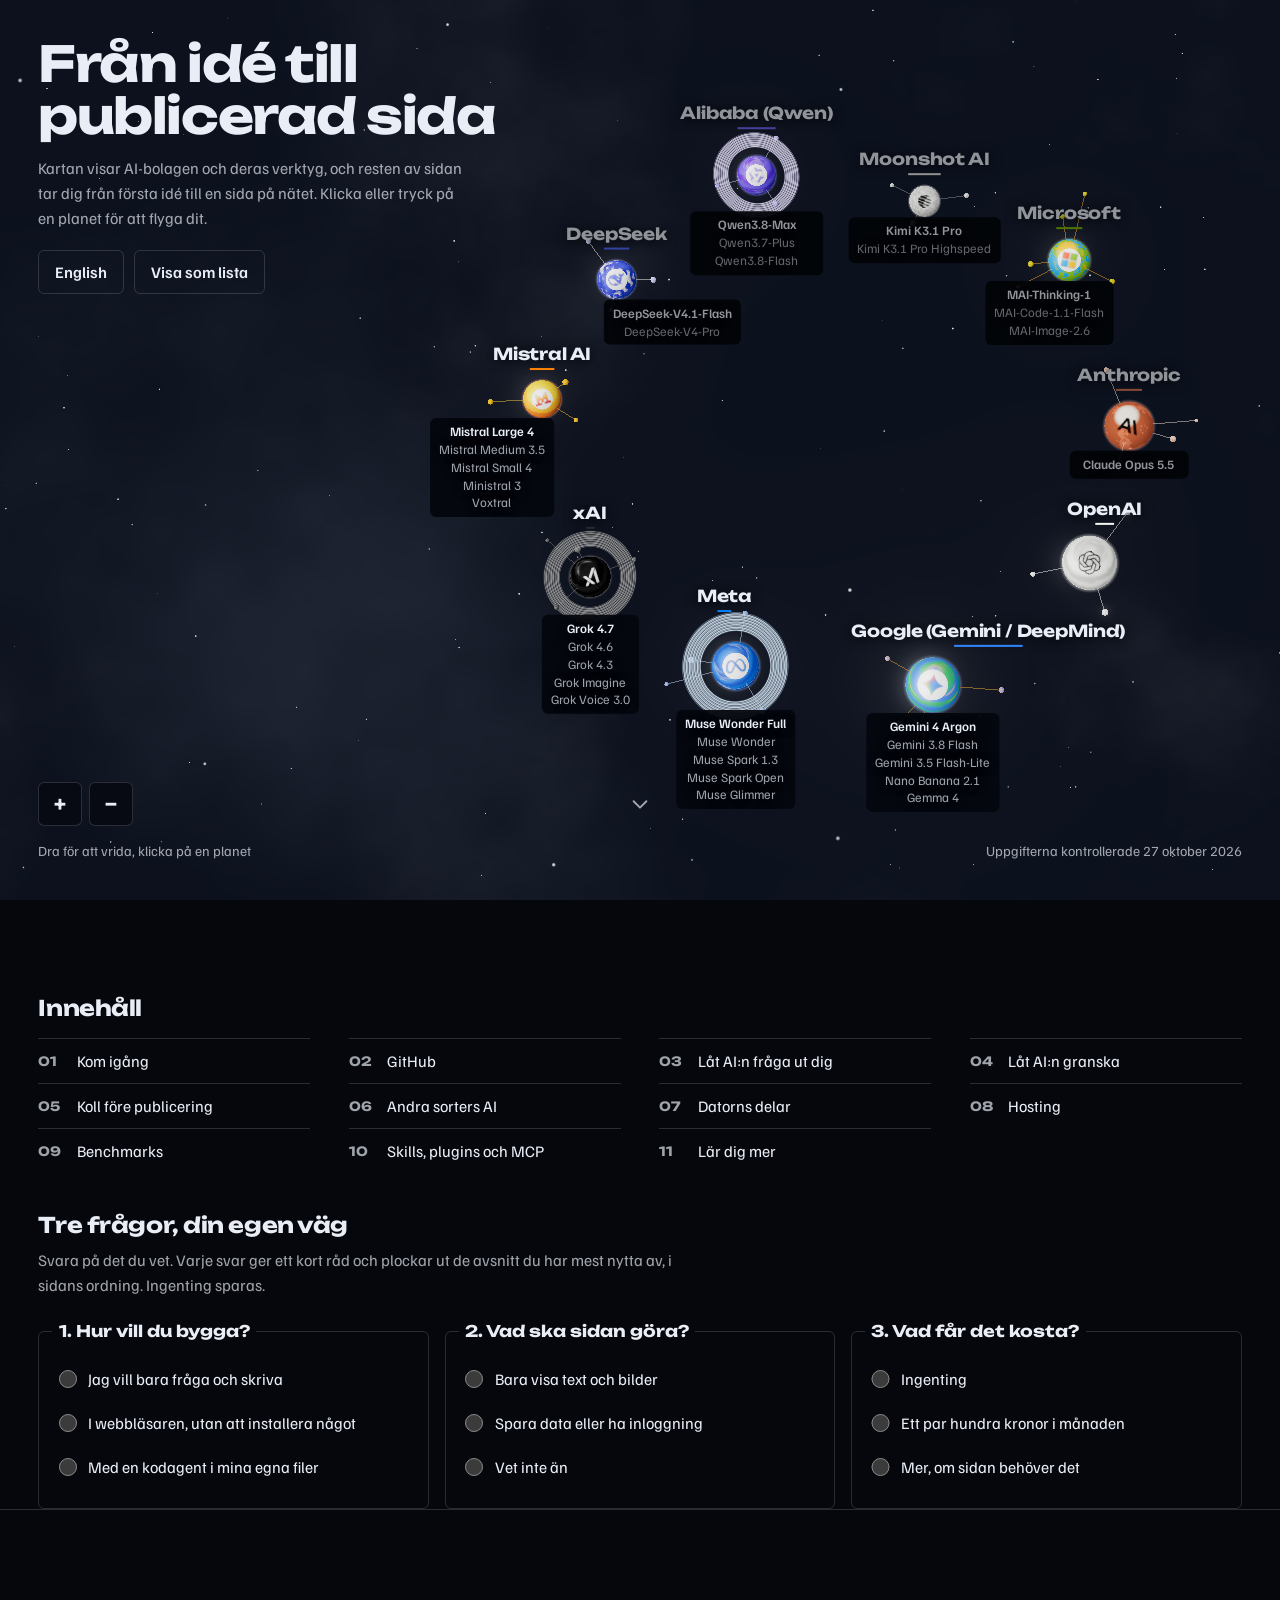
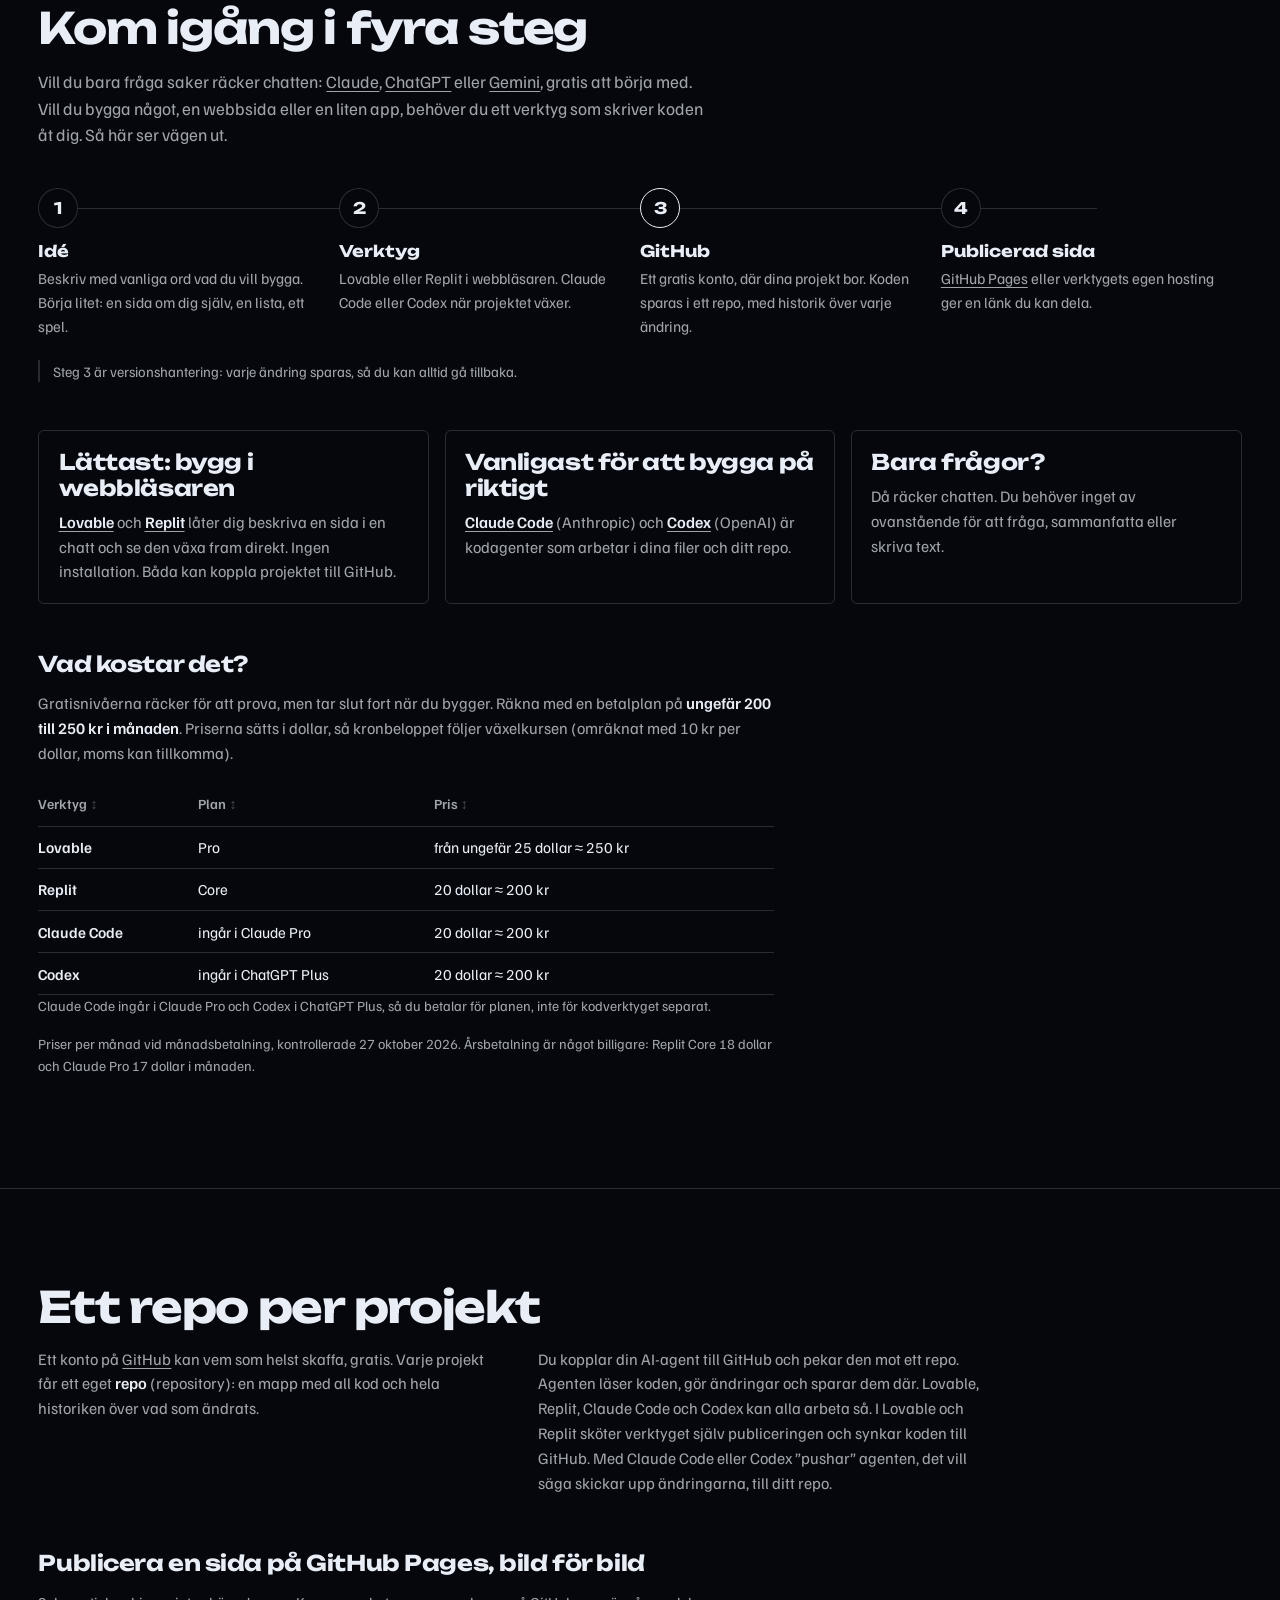
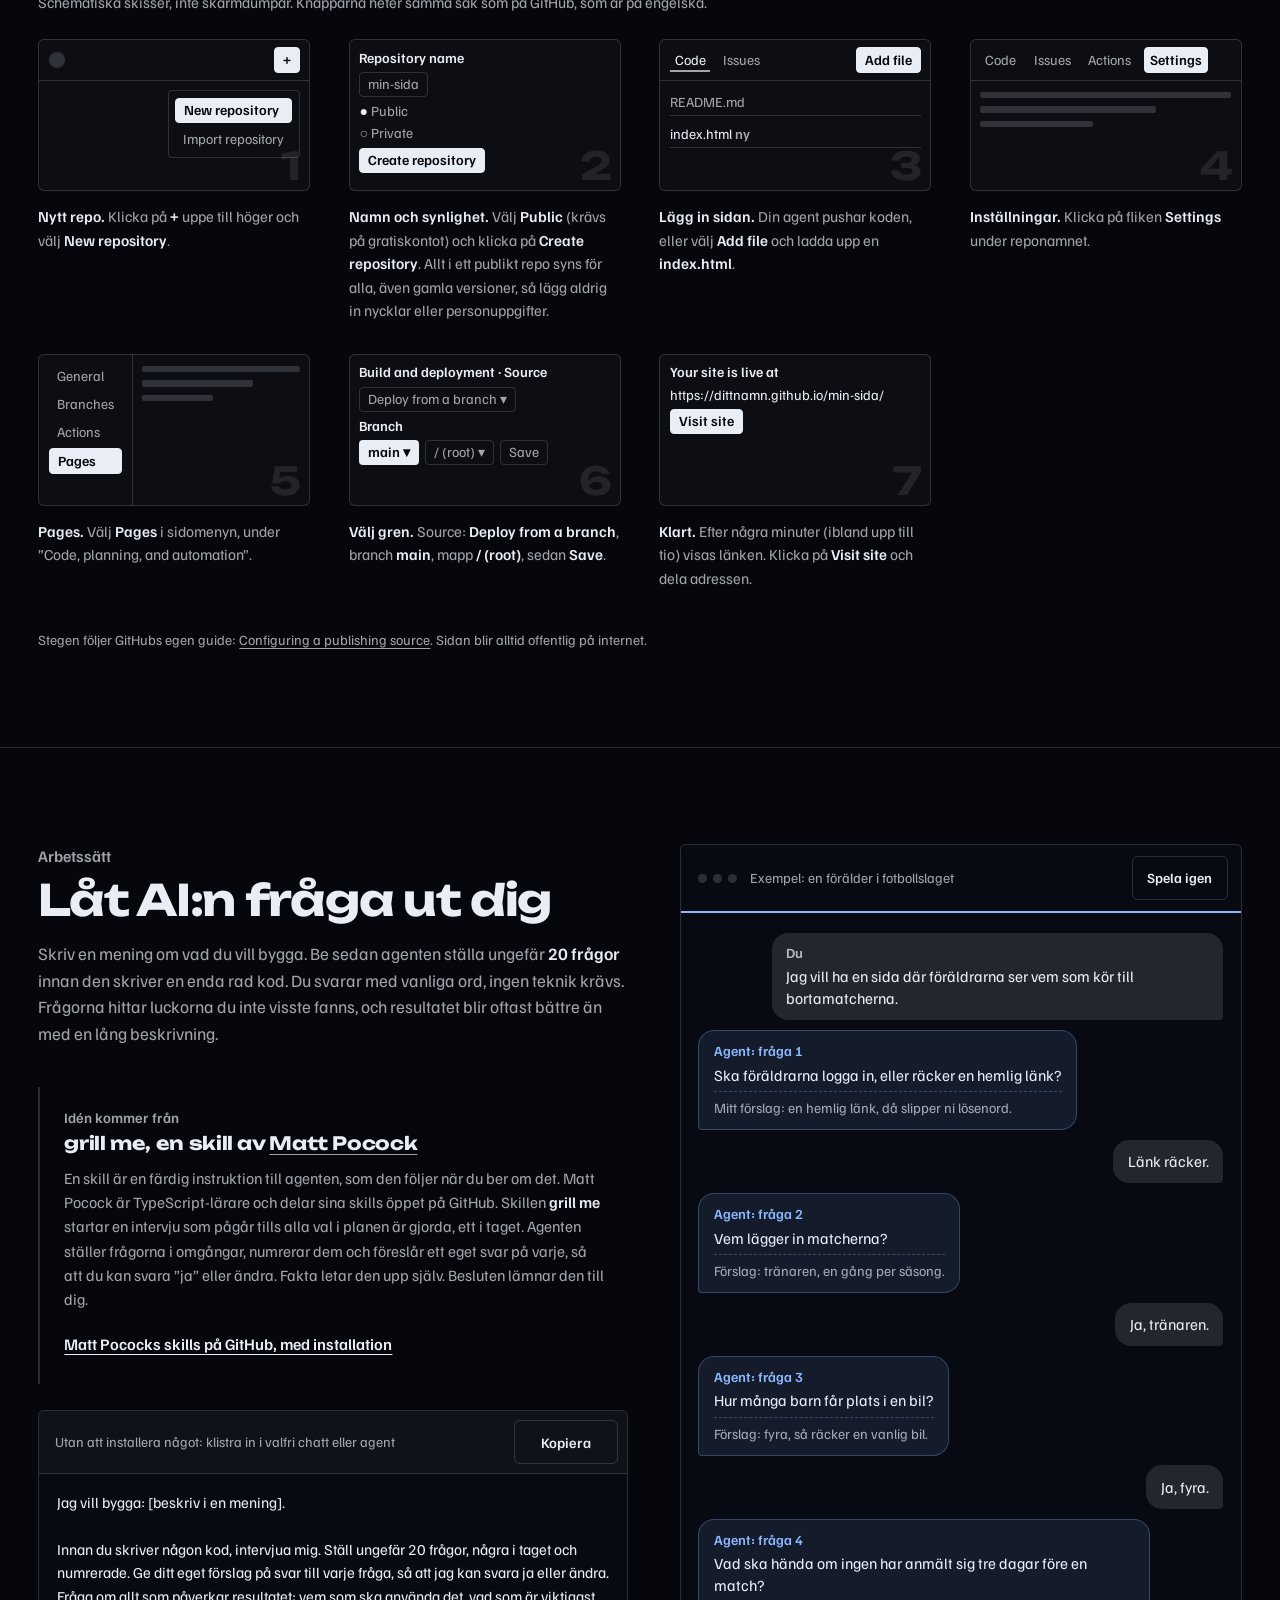
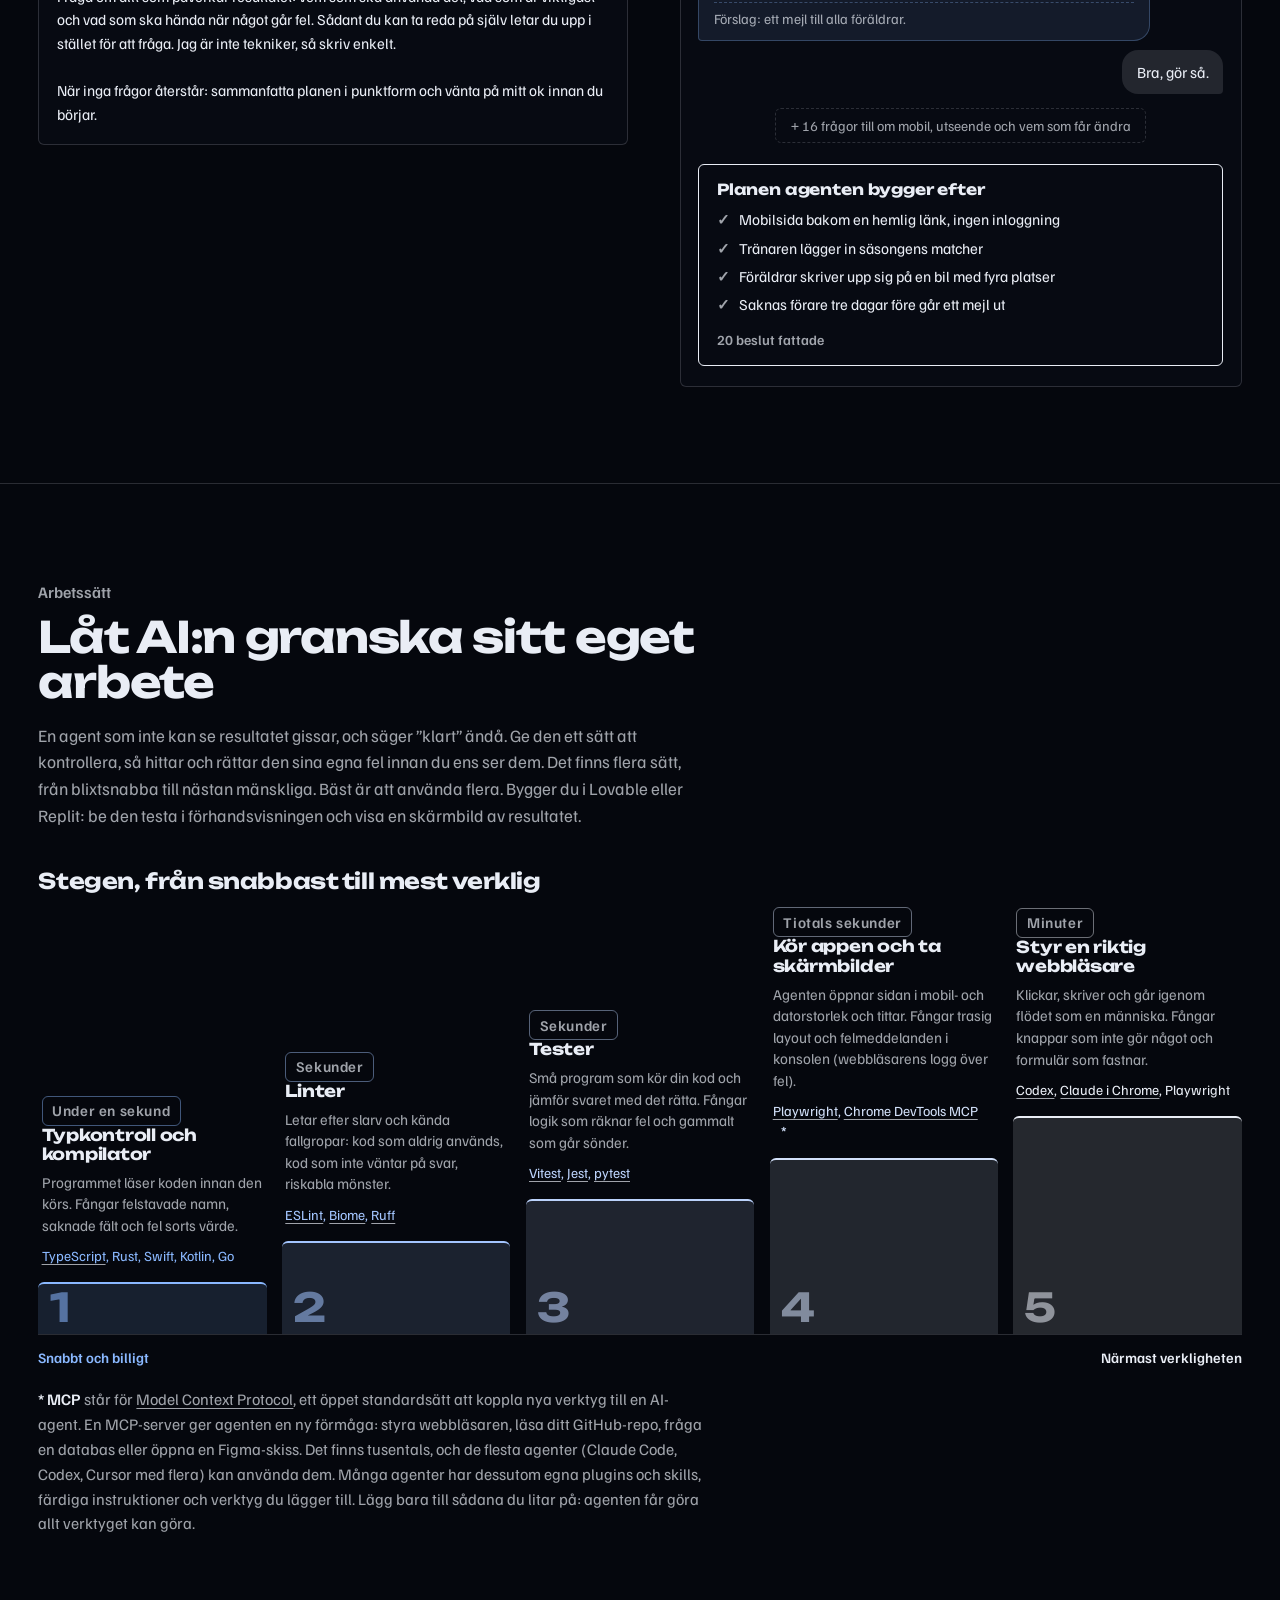
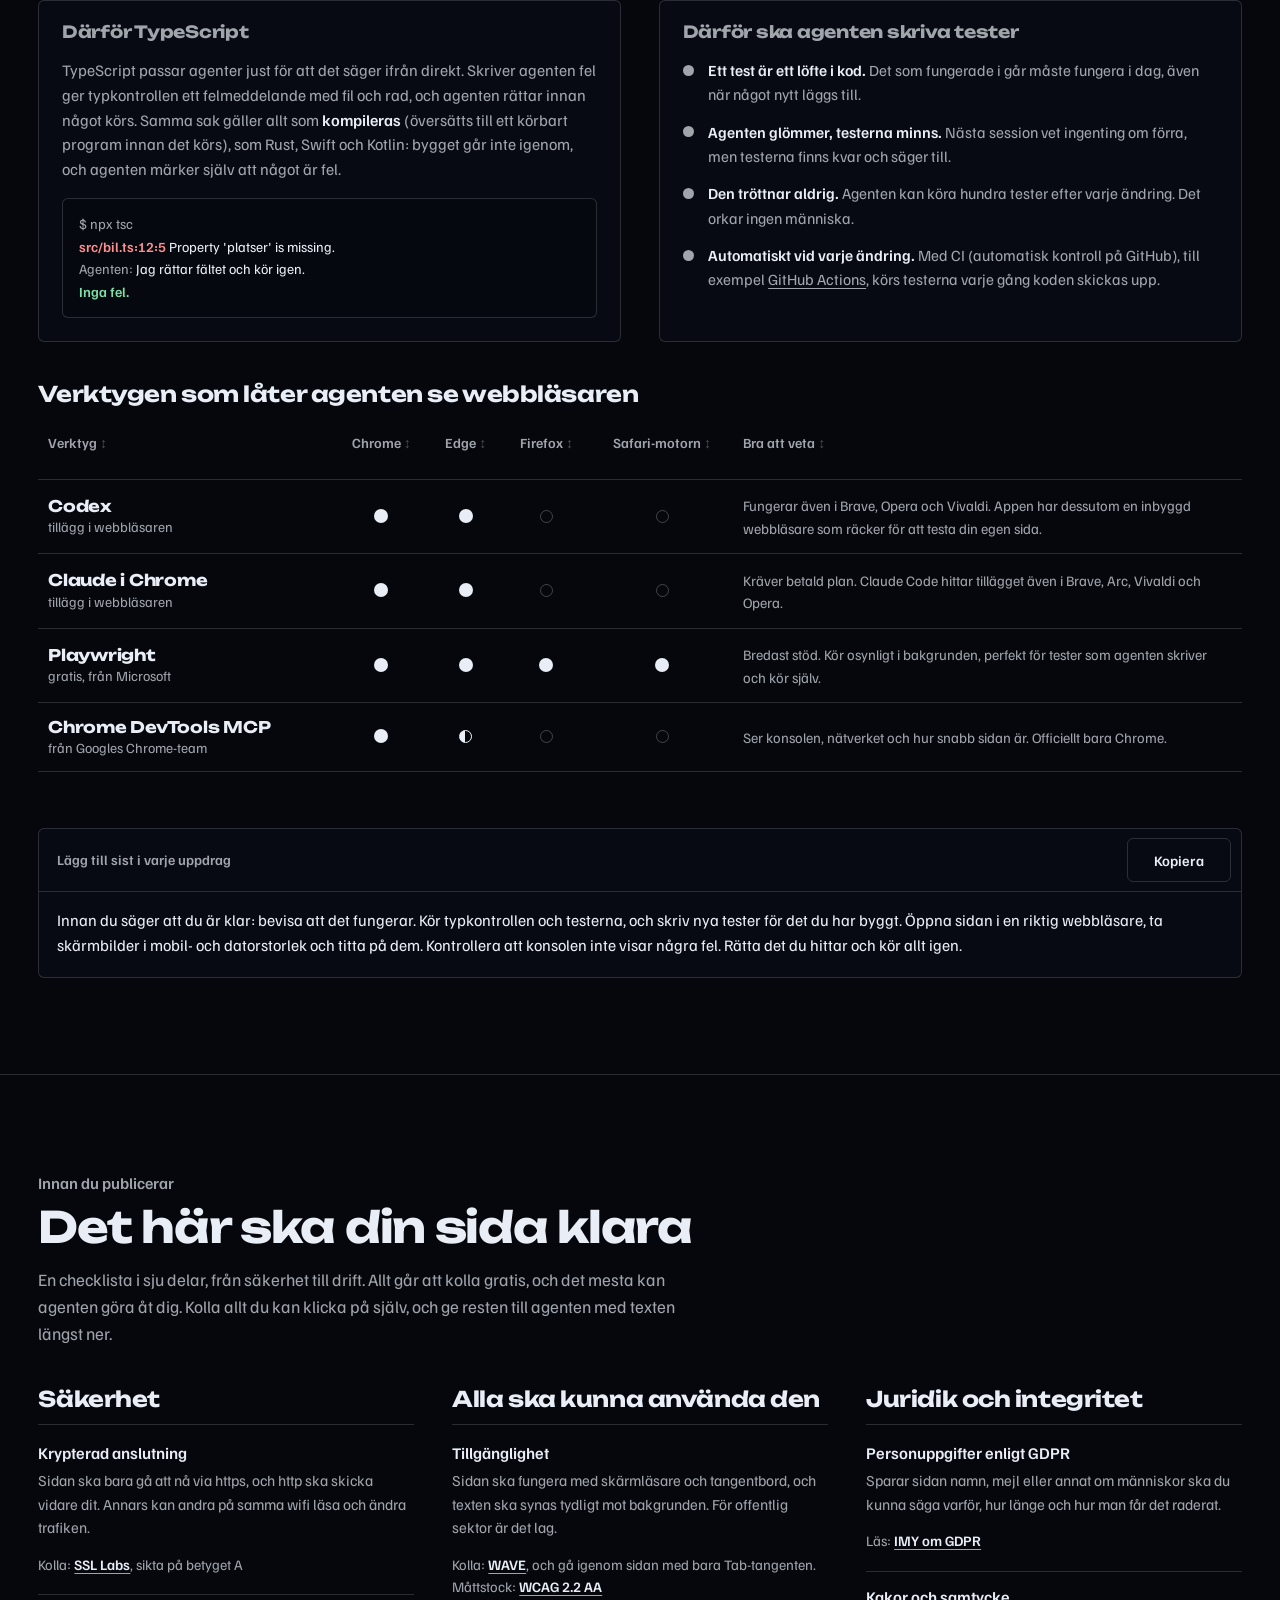
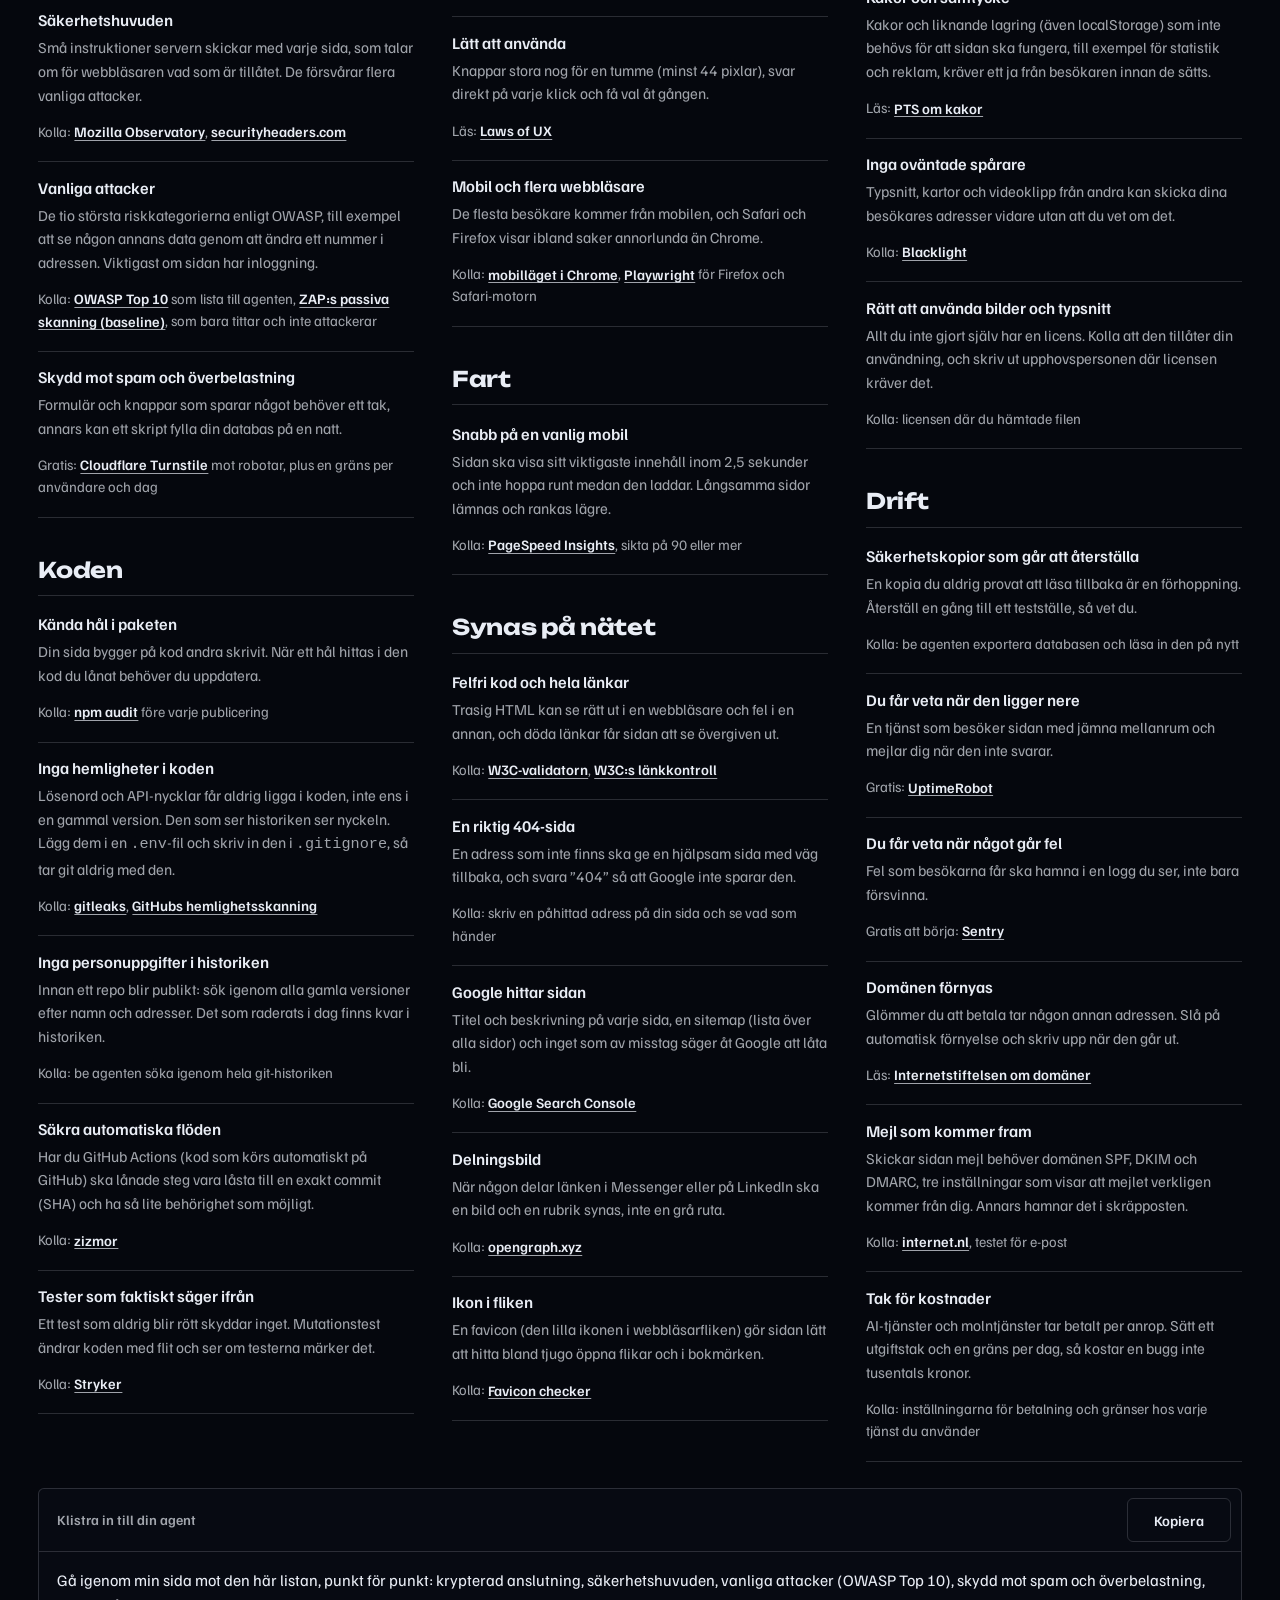
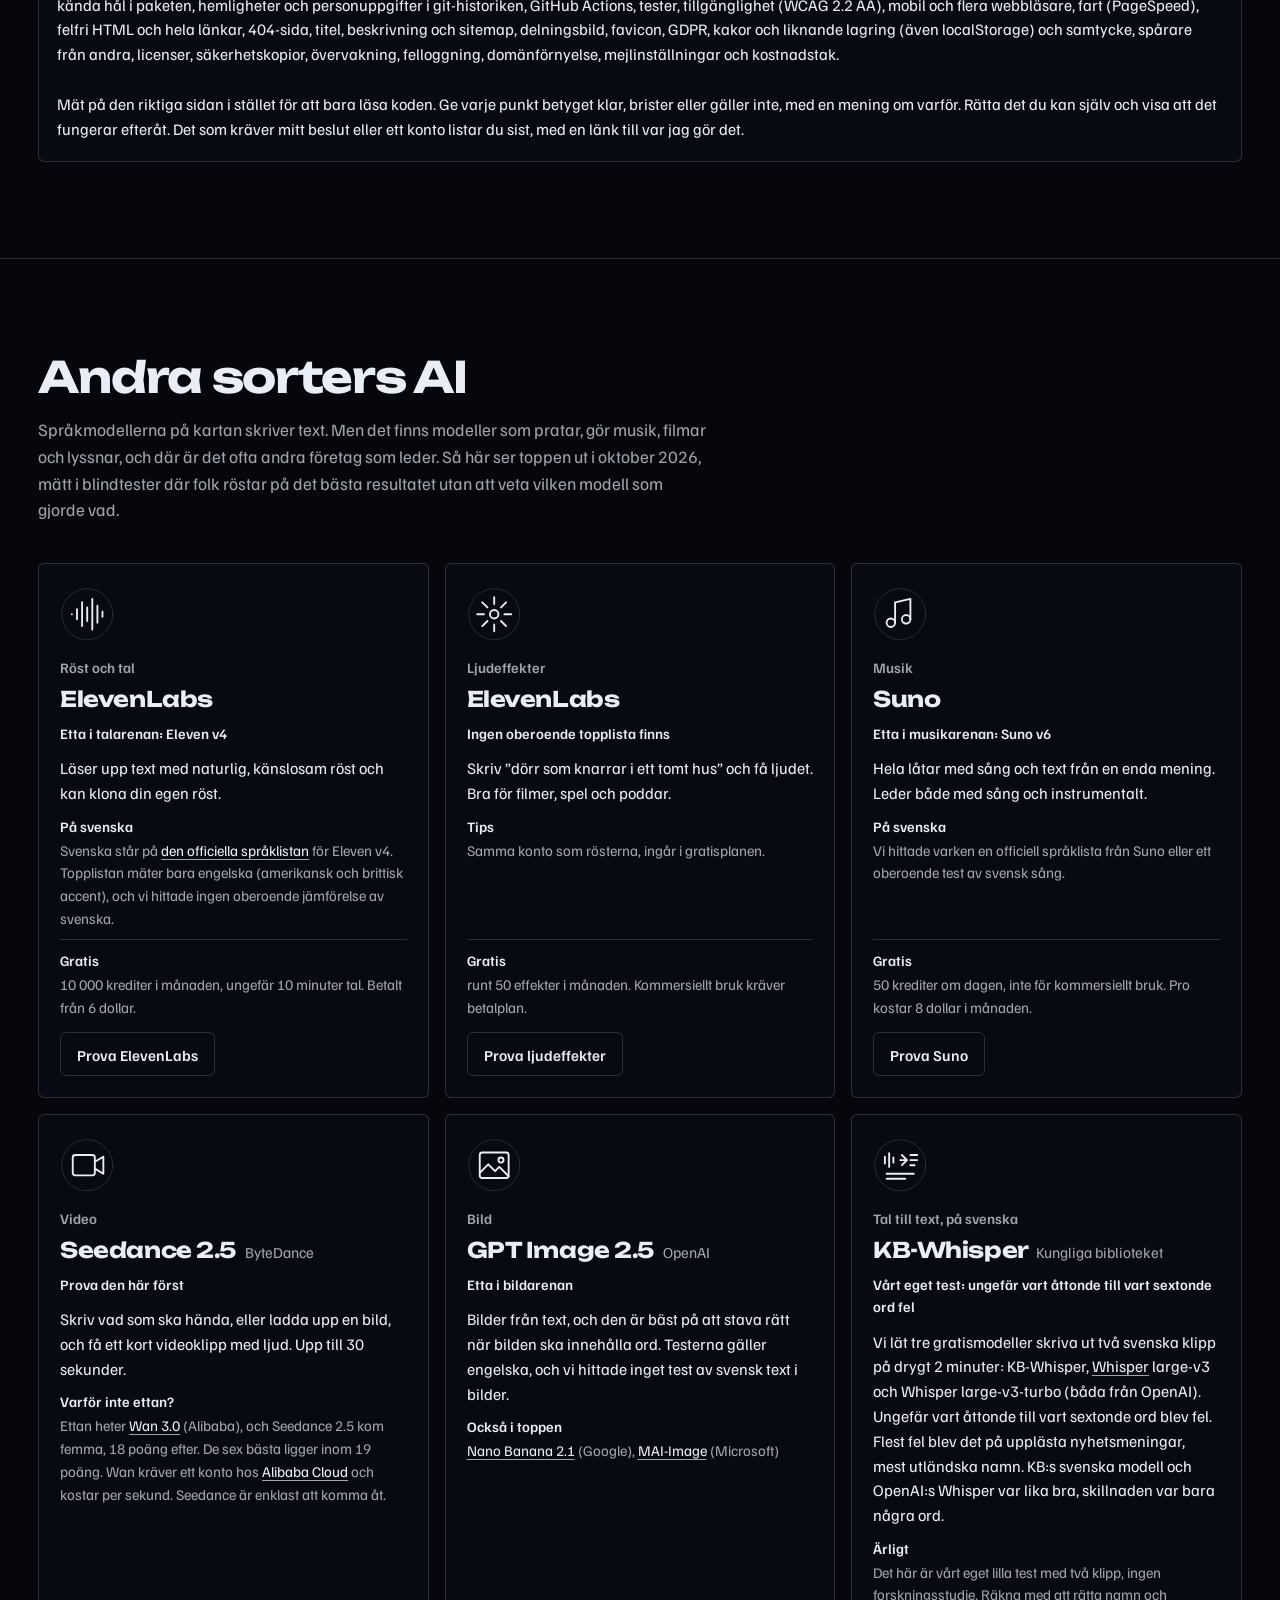
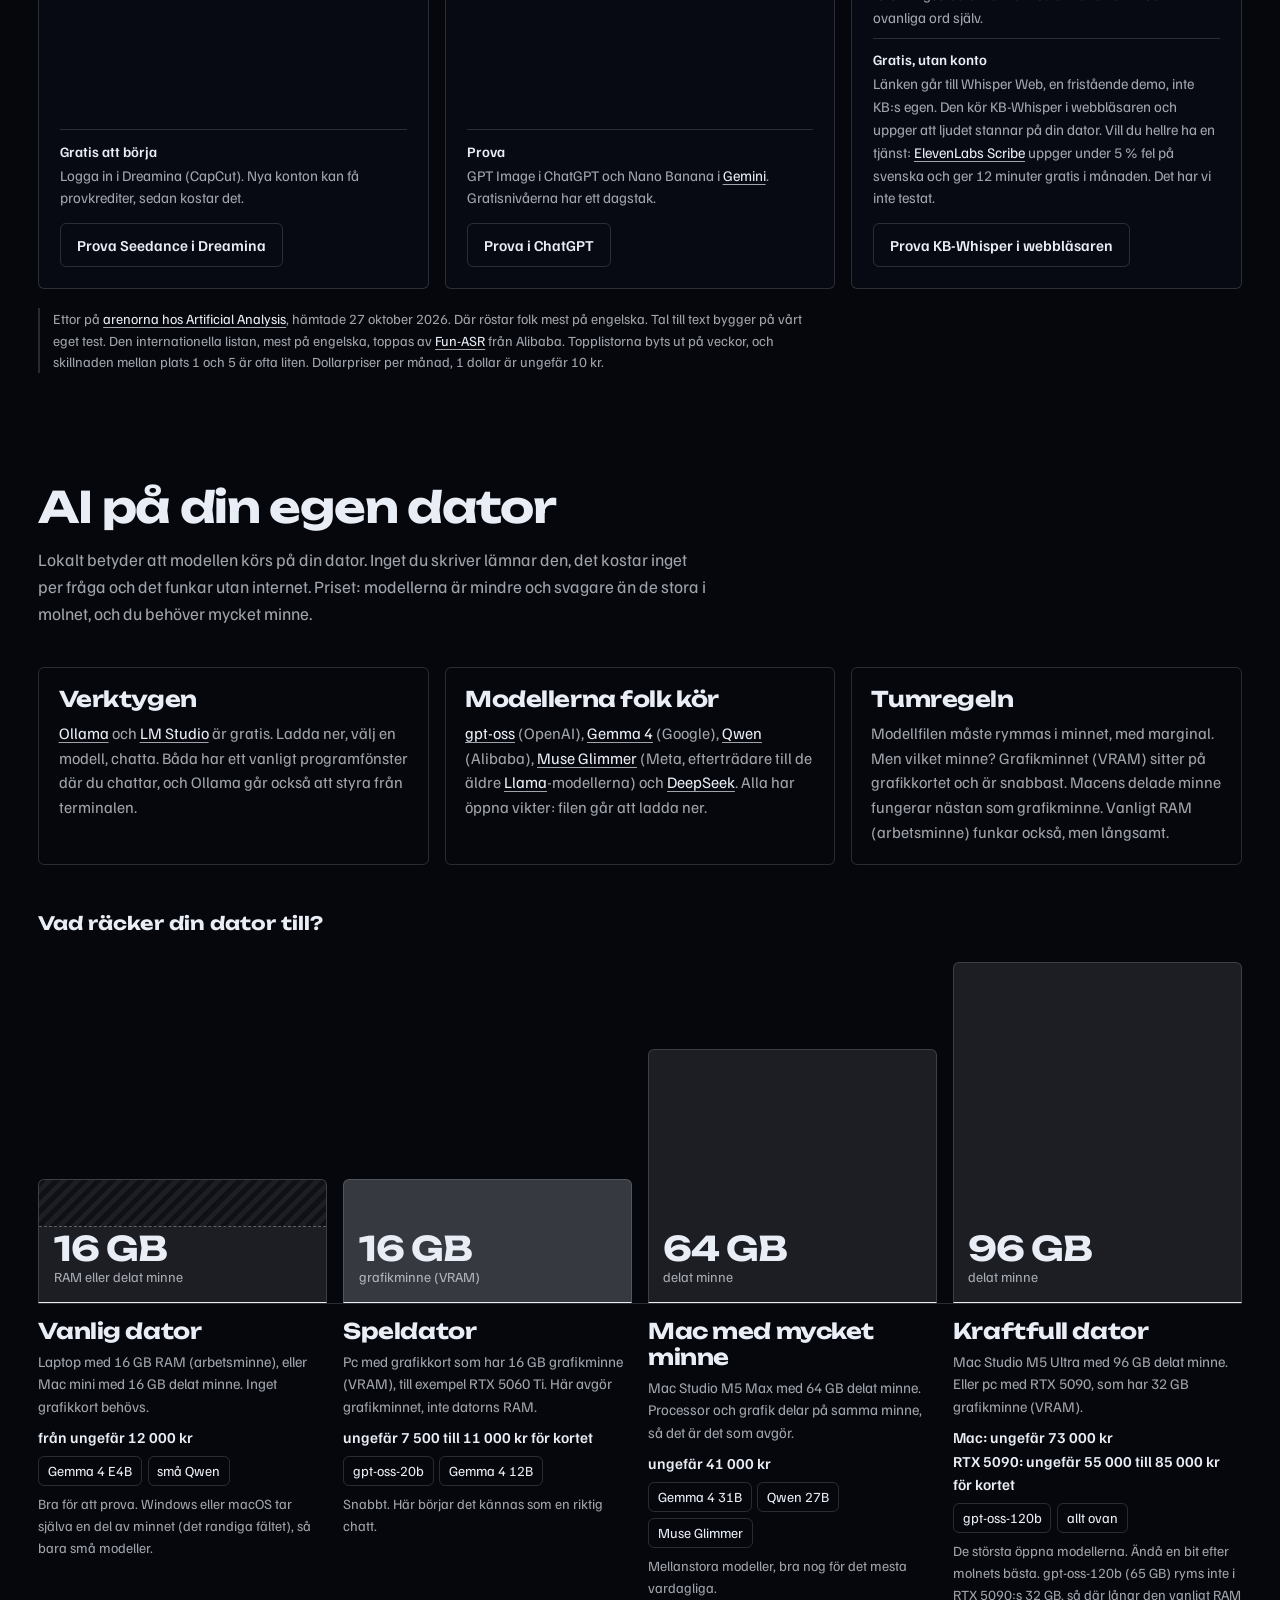
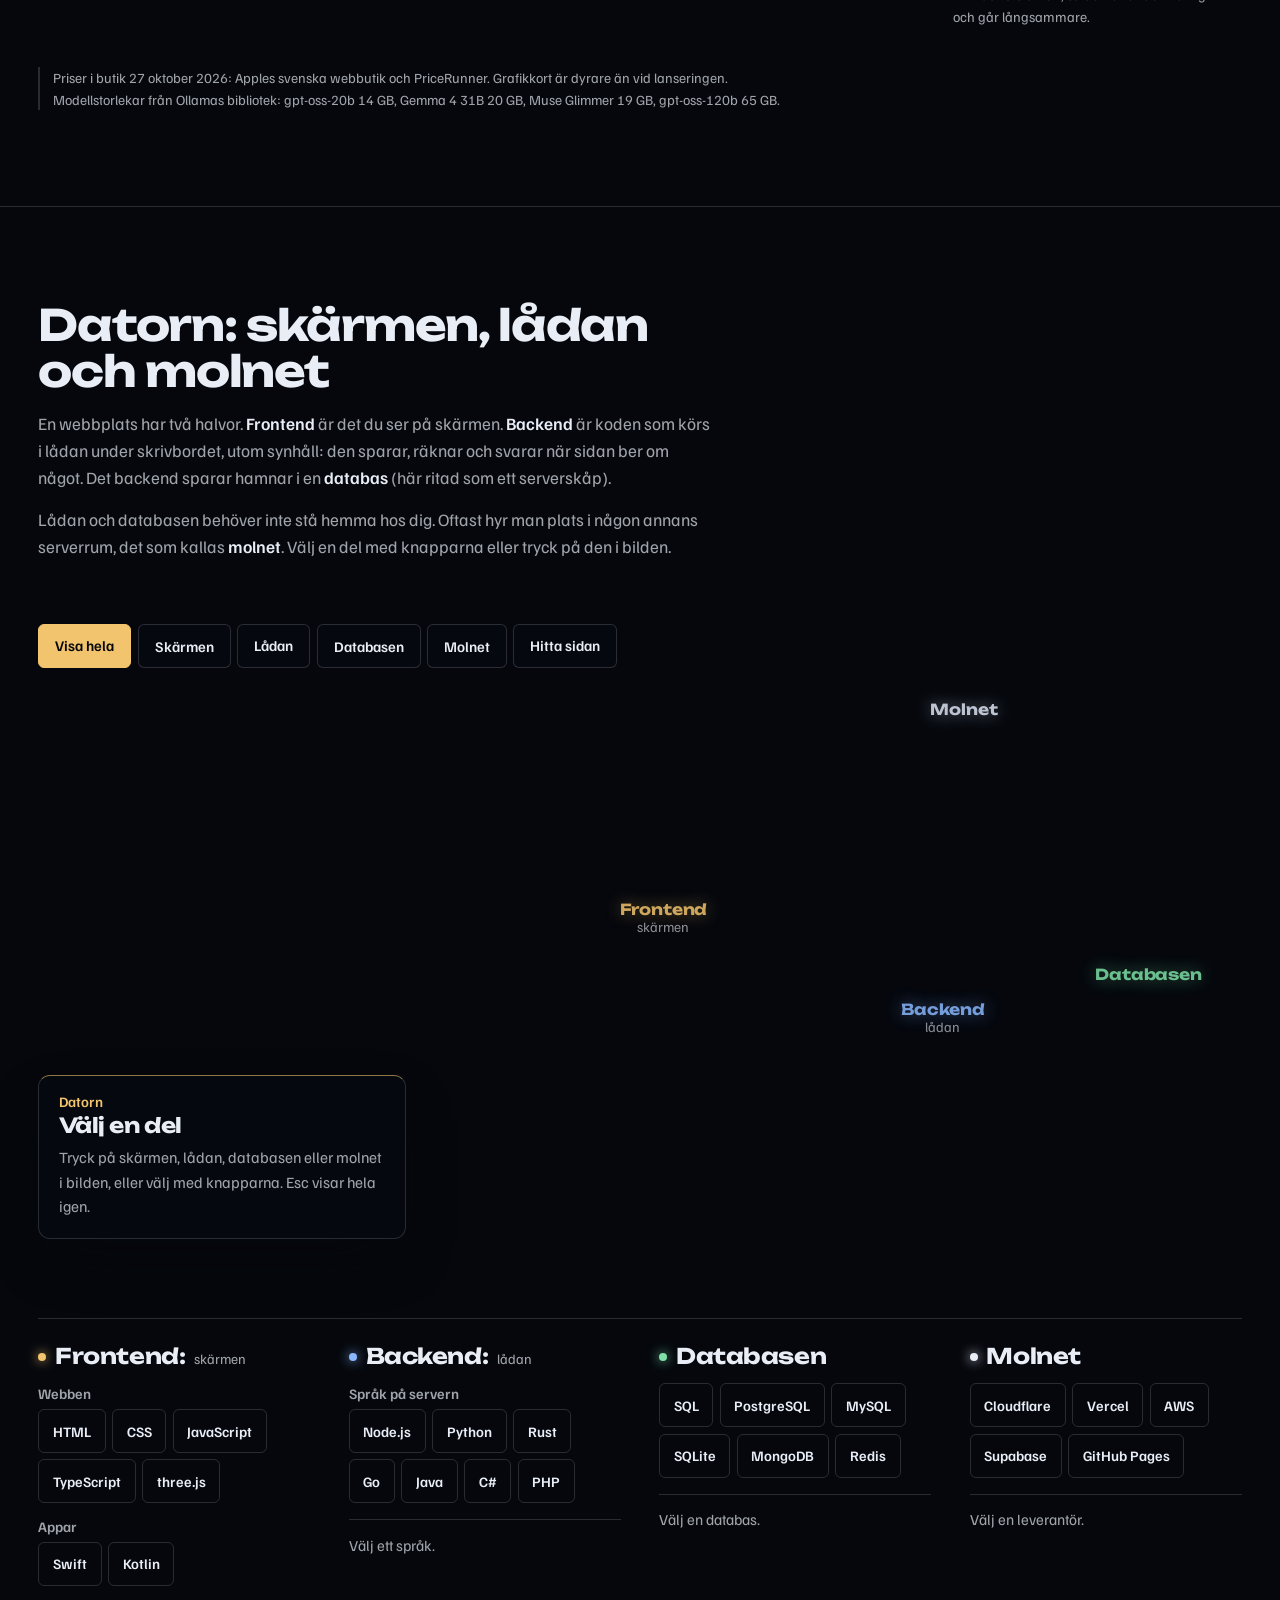
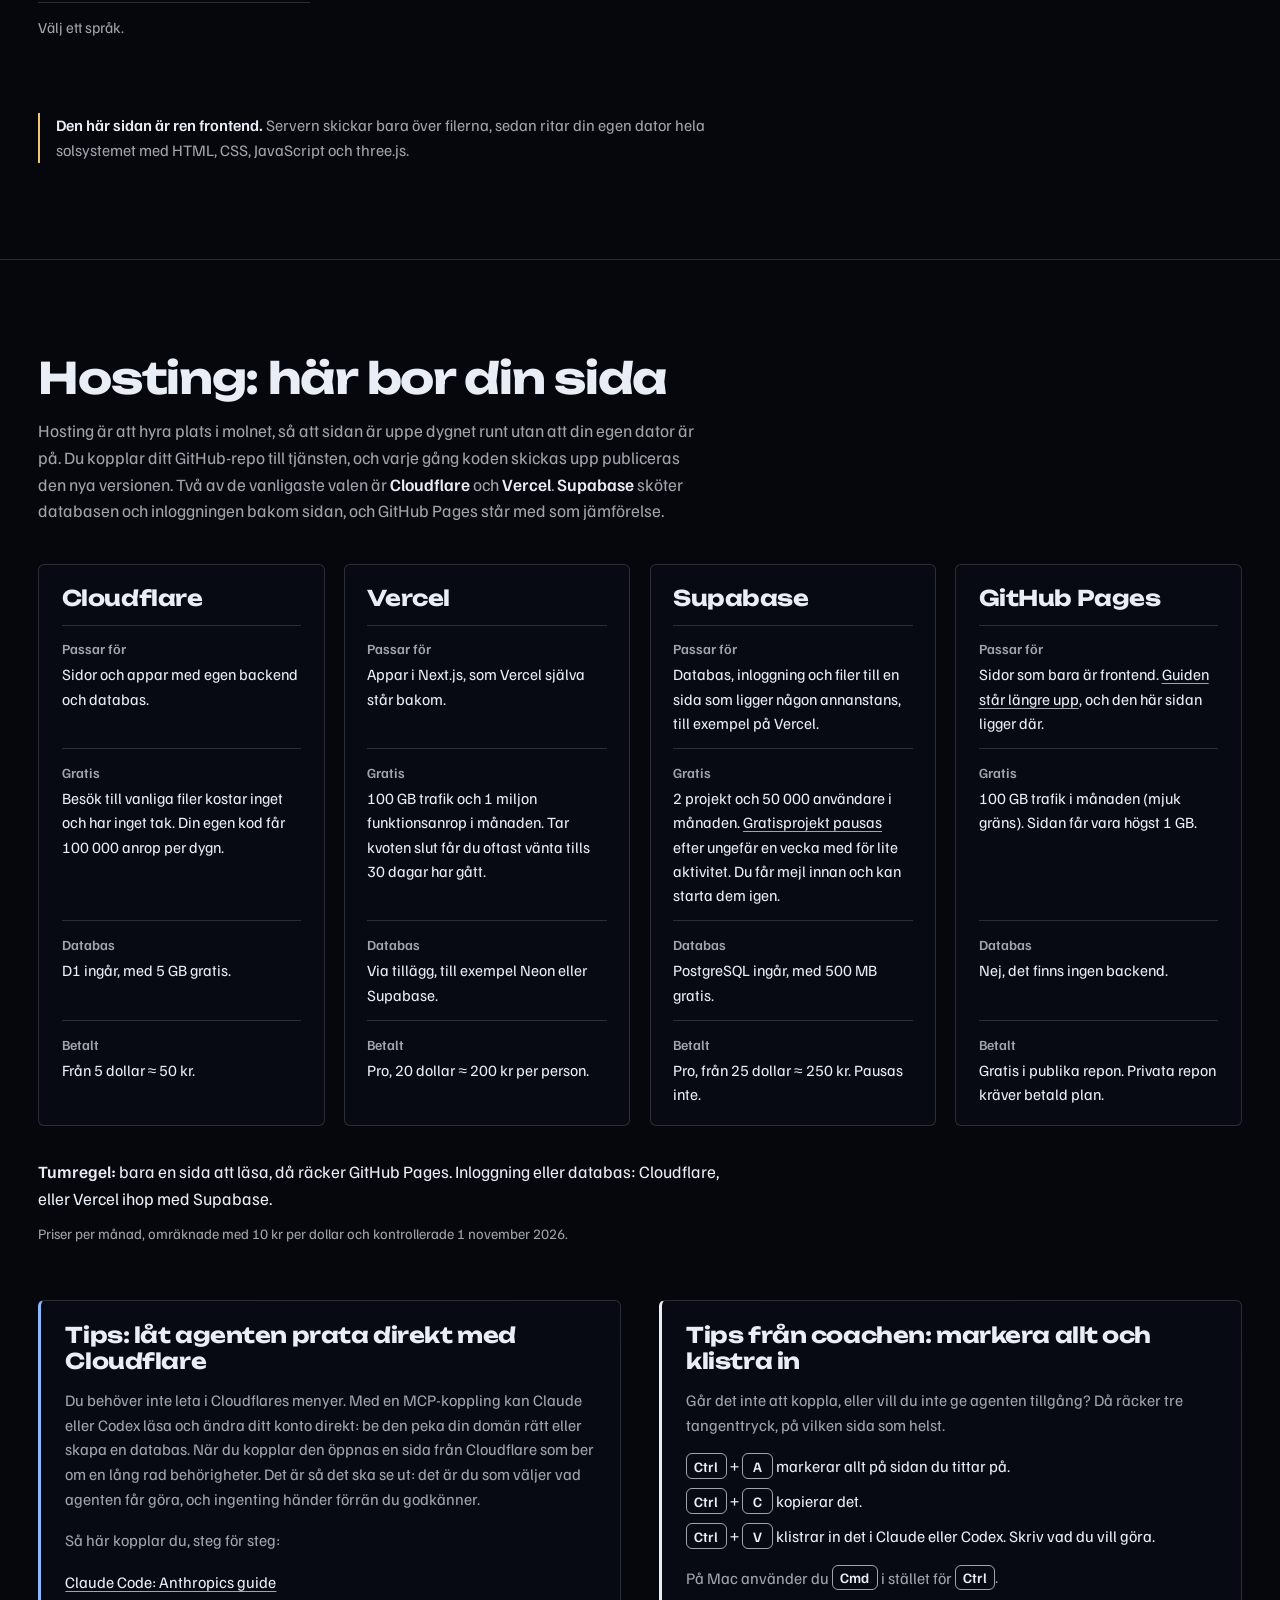
==== index.html @ e5509225 "Tre frågor som ger läsaren en egen väg: verktyg, hosting och kostnad Nytt block #din-vag under inneh" ====
<!doctype html>
<html lang="sv">
<head>
<meta charset="utf-8">
<meta name="viewport" content="width=device-width, initial-scale=1">
<title>Från idé till publicerad sida | AI-bolagen på en karta</title>
<meta name="description" content="Först en karta över AI-bolagen, deras modeller och verktyg. Sedan vägen från idé till en publicerad sida: verktyg, GitHub, kontroller och var du lär dig mer.">
<link rel="canonical" href="https://buildapp.se/ai/">
<link rel="icon" type="image/svg+xml" href="favicon.svg">
<link rel="icon" type="image/png" sizes="32x32" href="icon-32.png">
<link rel="apple-touch-icon" href="apple-touch-icon.png">
<meta property="og:type" content="website">
<meta property="og:site_name" content="buildapp.se">
<meta property="og:locale" content="sv_SE">
<meta property="og:url" content="https://buildapp.se/ai/">
<meta property="og:title" content="Från idé till publicerad sida">
<meta property="og:description" content="En karta över AI-bolagen, och sedan vägen från idé till en publicerad sida, steg för steg.">
<meta property="og:image" content="https://buildapp.se/ai/og.png">
<meta property="og:image:width" content="1200">
<meta property="og:image:height" content="630">
<meta property="og:image:type" content="image/png">
<meta property="og:image:alt" content="Från idé till publicerad sida, buildapp.se/ai, med planeter i en bana.">
<meta name="twitter:card" content="summary_large_image">
<meta name="twitter:title" content="Från idé till publicerad sida">
<meta name="twitter:description" content="En karta över AI-bolagen, och sedan vägen från idé till en publicerad sida, steg för steg.">
<meta name="twitter:image" content="https://buildapp.se/ai/og.png">
<script type="application/ld+json">{"@context":"https://schema.org","@type":"WebPage","name":"Från idé till publicerad sida","description":"Först en karta över AI-bolagen, deras modeller och verktyg. Sedan vägen från idé till en publicerad sida: verktyg, GitHub, kontroller och var du lär dig mer.","url":"https://buildapp.se/ai/","inLanguage":"sv","image":"https://buildapp.se/ai/og.png","dateModified":"2026-10-28","isPartOf":{"@type":"WebSite","name":"buildapp.se","url":"https://buildapp.se/"}}</script>
<style>
@font-face { font-family: "Unbounded"; src: url(fonts/unbounded-latin-400-normal.woff2) format("woff2"); font-weight: 400; font-display: swap; }
@font-face { font-family: "Unbounded"; src: url(fonts/unbounded-latin-700-normal.woff2) format("woff2"); font-weight: 700; font-display: swap; }
@font-face { font-family: "Familjen Grotesk"; src: url(fonts/familjen-grotesk-latin-400-normal.woff2) format("woff2"); font-weight: 400; font-display: swap; }
@font-face { font-family: "Familjen Grotesk"; src: url(fonts/familjen-grotesk-latin-600-normal.woff2) format("woff2"); font-weight: 600; font-display: swap; }

/* Tokens: see DESIGN.md. --planet is set per lab from the scene. */
:root {
  --space: #05070d;
  --text: #e9edf5;
  --muted: rgb(233 237 245 / 0.68);
  --line: rgb(233 237 245 / 0.16);
  --star: #f2c46d;
  --sheet: rgb(7 10 18);
  --planet: var(--muted); /* until the scene sets a lab colour: links and list markers stay neutral */
  --display: "Unbounded", sans-serif;
  --body: "Familjen Grotesk", sans-serif;
  --radius: 6px;
  --ease: cubic-bezier(0.76, 0, 0.24, 1);
  --gutter: clamp(16px, 3vw, 40px);
  /* One container for the list and every section; the hero text and map foot share its left edge. */
  --wrap: 80rem;
  --edge: max(var(--gutter), calc((100% - var(--wrap)) / 2 + var(--gutter)));
  --sec-pad: clamp(3rem, 8vw, 6rem);
  /* Signal colours, sections only (DESIGN.md): the machine side, pass, fail. */
  --cool: #8ab8ff;
  --ok: #7ee0a6;
  --fail: #ff8f8f;
  /* Benchmarks company colours: the planet colours (src/main.js LOOKS), lifted where the dark ground needs it (DESIGN.md). */
  --bm-anthropic: #d97757; --bm-openai: #f4f4f2; --bm-google: #08b962; --bm-meta: #0082fb; --bm-xai: #9a9a9a;
  --bm-mistral: #ff8205; --bm-deepseek: #4d6bfe; --bm-qwen: #a59ffb; --bm-moonshot: #e8e8e6;
  color-scheme: dark;
}
* { box-sizing: border-box; }
html { background: var(--space); }
body { margin: 0; background: var(--space); color: var(--text); font: 400 1rem/1.55 var(--body); }
a { color: inherit; text-decoration-color: var(--planet); text-underline-offset: 0.2em; }
:focus-visible { outline: 2px solid var(--star); outline-offset: 3px; border-radius: var(--radius); }
button { font: inherit; color: inherit; cursor: pointer; }
.btn { min-height: 44px; padding: 0.55rem 1rem; background: transparent; border: 1px solid var(--line); border-radius: var(--radius); font-weight: 600; transition: border-color 160ms var(--ease); }
@media (hover: hover) { .btn:hover { border-color: var(--text); } }

/* ---------- intro ---------- */
.intro { padding: var(--gutter); max-width: 38rem; margin-left: calc(var(--edge) - var(--gutter)); }
h1 { font: 700 clamp(1.7rem, 1rem + 2.6vw, 3.3rem)/1.05 var(--display); letter-spacing: -0.03em; margin: 0 0 0.9rem; }
.intro .lede { margin: 0 0 1.2rem; color: var(--muted); max-width: 27rem; }
.controls { display: flex; flex-wrap: wrap; gap: 0.6rem; }
.has-3d .intro { position: absolute; top: 0; left: 0; z-index: 3; pointer-events: none; }
.has-3d .intro .controls { pointer-events: auto; }
.intro .controls { display: none; }
.has-3d .intro .controls { display: flex; }
.is-focused .intro { opacity: 0; transition: opacity 400ms var(--ease); }
/* once the visitor starts exploring, the heading shrinks into the corner and the lede steps back */
.has-3d h1 { transition: font-size 600ms var(--ease); }
.is-exploring:not(.is-narrow) h1 { font-size: 1.35rem; }
.has-3d .intro .lede { max-height: 12rem; overflow: hidden; transition: max-height 600ms var(--ease), opacity 600ms var(--ease), margin 600ms var(--ease); }
.is-exploring:not(.is-narrow) .intro .lede { opacity: 0; max-height: 0; margin: 0; }
/* a focused planet owns the screen: the intro goes completely, and its faded buttons can't catch taps */
.has-3d.is-focused .intro { opacity: 0; visibility: hidden; transition: opacity 400ms var(--ease), visibility 0s 400ms; }
/* no WebGL: the intro and the list are the page, no map-sized gap between them */
.no-webgl .intro .controls { display: flex; }
.no-webgl .list { padding-top: 1rem; }
.no-webgl #toggle-list { display: none; } /* the list is already the page */

/* ---------- the map ---------- */
#space { display: none; }
.has-3d #space { display: block; position: relative; height: 100svh; min-height: 560px; overflow: hidden; }
#space canvas { position: absolute; inset: 0; width: 100%; height: 100%; display: block; }
.labels { position: absolute; inset: 0; pointer-events: none; z-index: 2; }
.p-name-wrap { pointer-events: none; }
.p-name-wrap.is-far, .p-models.is-far { filter: brightness(0.62); } /* farther half of the ring: background */
.p-name-wrap, .p-models { transition: filter 400ms var(--ease); }
.p-name {
  pointer-events: auto; min-height: 44px; padding: 0.5rem 0.75rem; background: none; border: 0;
  font: 700 clamp(0.875rem, 0.75rem + 0.35vw, 1.1rem)/1 var(--display); letter-spacing: -0.01em;
  text-shadow: 0 1px 12px var(--space);
  transition: opacity 400ms var(--ease);
}
.p-name::after { content: ""; display: block; height: 2px; margin-top: 0.4rem; background: var(--planet); transform: scaleX(0.25); transition: transform 200ms var(--ease); }
.p-name.is-lit::after { transform: scaleX(1); }
.p-models { list-style: none; margin: 0; padding: 0.3rem 0.55rem; border-radius: var(--radius); background: rgb(5 7 13 / 0.94); text-align: center; font-size: 0.8rem; line-height: 1.4; color: var(--muted); text-shadow: 0 1px 10px var(--space); transition: opacity 400ms var(--ease), filter 400ms var(--ease); }
.p-models li:first-child { color: var(--text); font-weight: 600; }
.p-models { overflow: hidden; } /* layoutLabels() trims a crowded card from the bottom */
/* a label with no free spot on screen (layoutLabels() in src/main.js): gone, but a name stays reachable by keyboard */
.labels .p-name.is-hidden, .labels .p-models.is-hidden { opacity: 0; pointer-events: none; transition: none; } /* out at once, back with a fade */
.labels .p-name.is-hidden:focus-visible { opacity: 1; }
.moon-label { font-size: 0.78rem; padding: 0.15rem 0.45rem; border-radius: var(--radius); background: rgb(5 7 13 / 0.7); white-space: nowrap; opacity: 0; transition: opacity 200ms var(--ease); }
.moon-label.is-on { opacity: 1; }
.is-focused .p-name:not(.is-lit) { opacity: 0.3; }
.is-focused .p-name.is-lit { opacity: 0; } /* the panel heading names it */
.is-focused .p-models, .is-narrow .p-models { opacity: 0; }
.foot { position: absolute; z-index: 3; bottom: var(--gutter); left: var(--edge); right: var(--edge); display: flex; align-items: flex-end; justify-content: space-between; gap: 1rem; font-size: 0.875rem; color: var(--muted); pointer-events: none; }
.foot > span:first-child { white-space: nowrap; } /* the hint stays one line under the zoom buttons; the date wraps instead */
.foot > span:last-child { text-align: right; }
.is-focused .foot { opacity: 0; }
/* scroll cue: a quiet chevron under the map, bobs three times then rests */
.cue { position: absolute; z-index: 3; left: 50%; bottom: calc(var(--gutter) + 2.2rem); translate: -50% 0; display: grid; place-items: center; width: 44px; height: 44px; border-radius: var(--radius); color: var(--muted); animation: cue-bob 2.4s var(--ease) 1.5s 3; }
.cue:hover { color: var(--text); }
.is-focused .cue { opacity: 0; pointer-events: none; }
@keyframes cue-bob { 50% { transform: translateY(6px); } }
@media (prefers-reduced-motion: no-preference) { html { scroll-behavior: smooth; } } /* the cue and every #anchor glide instead of jumping */
.zoom { position: absolute; z-index: 5; left: var(--edge); bottom: calc(var(--gutter) + 2.2rem); display: flex; gap: 0.4rem; }
.zoom .btn { min-width: 44px; padding: 0.4rem; font: 700 1.2rem/1 var(--display); background: var(--sheet); }
.is-narrow.is-focused .zoom { bottom: calc(56svh + 0.6rem); } /* phones: just above the sheet, clear of the heading */

/* ---------- the panel ---------- */
.panel.is-leaving::after { content: attr(data-leave); position: sticky; bottom: 0; display: block; margin: 1rem calc(var(--gutter) * -1) calc(var(--gutter) * -1); padding: 0.8rem var(--gutter); background: var(--text); color: var(--space); font-weight: 600; text-align: center; }
.panel {
  position: absolute; z-index: 4; top: 0; right: 0; bottom: 0; width: min(31rem, 44vw);
  overflow-y: auto; padding: var(--gutter); background: var(--sheet); border-left: 1px solid var(--line);
  transition: transform 600ms var(--ease), opacity 600ms var(--ease);
}
@starting-style { .panel { transform: translateX(2rem); opacity: 0; } }
.panel[hidden] { display: none; }
.is-narrow .panel { top: auto; left: 0; width: auto; max-height: 56svh; border-left: 0; border-top: 1px solid var(--line); }
.panel h2 { font: 700 clamp(1.6rem, 1.2rem + 1.4vw, 2.5rem)/1.05 var(--display); letter-spacing: -0.03em; margin: 1.2rem 0 1rem; outline: none; }
.panel h2::before { content: ""; display: inline-block; width: 0.55em; height: 0.55em; margin-right: 0.35em; border-radius: 50%; background: var(--planet); vertical-align: 0.08em; }
.panel h3, .company h3 { font: 600 1rem/1.3 var(--body); margin: 1.6rem 0 0.5rem; color: var(--muted); }
.panel-top, .panel-nav { display: flex; gap: 0.6rem; flex-wrap: wrap; }
.panel-nav { margin-top: 2rem; }
.facts { display: grid; grid-template-columns: repeat(3, auto); gap: 0.4rem 1.6rem; justify-content: start; margin: 0 0 1rem; }
.facts dt { font-size: 0.875rem; color: var(--muted); }
.facts dd { margin: 0; font-weight: 600; }
.blurb { margin: 0; max-width: 34rem; }
.models { margin: 0; padding-left: 1.4rem; }
.models li { margin: 0.3rem 0; }
.models li::marker { color: var(--planet); font-weight: 600; }
.m-name { font-weight: 600; }
.m-note, .tools span { color: var(--muted); }
.tools { list-style: none; margin: 0; padding: 0; }
.tools li { margin: 0.45rem 0; }
.tools a { font-weight: 600; text-decoration-thickness: 2px; }

/* ---------- the list (no JavaScript, or by choice) ---------- */
.list, .sec { max-width: var(--wrap); margin: 0 auto; padding: var(--sec-pad) var(--gutter); }
/* with the map, the list starts folded (hidden, src/main.js) and "Visa som lista" opens it; without WebGL or JS it is the page */
.list-body { display: grid; grid-template-columns: repeat(auto-fill, minmax(min(100%, 22rem), 1fr)); gap: 3rem var(--gutter); }
.company h2 { font: 700 1.5rem/1.1 var(--display); letter-spacing: -0.02em; margin: 0 0 0.8rem; }

/* ---------- sections below the list: one heading scale, one lede, one rhythm ---------- */
.sec { border-top: 1px solid var(--line); }
/* footer: the buildapp.se family line (home, e-mail, privacy), outside the build-filled sections. Gaps, no separators. */
.site-foot { max-width: var(--wrap); margin: 0 auto; padding: 1.5rem var(--gutter) 3rem; border-top: 1px solid var(--line); color: var(--muted); display: flex; flex-wrap: wrap; align-items: center; column-gap: 1.5rem; }
#footer-email:empty { display: none; } /* no JS: no address, and no empty gap */
.site-foot a { display: inline-flex; align-items: center; min-height: 44px; }
.site-foot a:hover { color: var(--text); }
.sec h2 { font: 700 clamp(1.6rem, 1.1rem + 2vw, 2.8rem)/1.05 var(--display); letter-spacing: -0.03em; margin: 0 0 1rem; }
.sec h3 { font: 700 clamp(1.05rem, 0.95rem + 0.5vw, 1.35rem)/1.2 var(--display); letter-spacing: -0.02em; margin: 2.5rem 0 0.8rem; }
.sec .lede { color: var(--muted); font-size: 1.08rem; max-width: 42rem; margin: 0 0 2.5rem; }
.sec .lede:has(+ .lede) { margin-bottom: 1rem; }
.sec .lede strong, .sec .lede b { color: var(--text); font-weight: 600; }
.eyebrow { margin: 0 0 0.6rem; color: var(--muted); font-weight: 600; }

@media (prefers-reduced-motion: reduce) {
  *, *::before, *::after { transition: none !important; }
  .cue { animation: none; }
}
</style>
<script src="three.js" defer></script>
</head>
<body>
<header class="intro">
  <h1 data-i18n="title">Från idé till publicerad sida</h1>
  <p class="lede" data-i18n="lede">Kartan visar AI-bolagen och deras verktyg, och resten av sidan tar dig från första idé till en sida på nätet. Klicka eller tryck på en planet för att flyga dit.</p>
  <div class="controls">
    <button class="btn" id="lang" type="button" lang="en">English</button>
    <button class="btn" id="toggle-list" type="button" aria-controls="list">Visa som lista</button>
  </div>
</header>

<section id="space" aria-label="Karta">
  <aside id="panel" class="panel" hidden aria-labelledby="panel-title">
    <div class="panel-top"><button class="btn" id="back" type="button" data-i18n="back">Tillbaka till kartan</button></div>
    <h2 id="panel-title" tabindex="-1"></h2>
    <div id="panel-body"></div>
    <nav class="panel-nav" aria-label="Bolag">
      <button class="btn" id="prev" type="button" data-i18n="prev">Föregående bolag</button>
      <button class="btn" id="next" type="button" data-i18n="next">Nästa bolag</button>
    </nav>
  </aside>
  <div class="zoom"><button class="btn" id="zoom-in" type="button" aria-label="Zooma in">+</button><button class="btn" id="zoom-out" type="button" aria-label="Zooma ut">&minus;</button></div>
  <div class="foot"><span data-i18n="hint">Dra för att vrida, klicka på en planet</span><span><span data-i18n="checked">Uppgifterna kontrollerade</span> <span id="checked-date">27 oktober 2026</span></span></div>
  <a class="cue" href="#innehall" aria-label="Scrolla ner till innehållet"><svg viewBox="0 0 24 24" width="22" height="22" aria-hidden="true"><path d="M5 9l7 7 7-7" fill="none" stroke="currentColor" stroke-width="2" stroke-linecap="round" stroke-linejoin="round"/></svg></a>
</section>

<section id="list" class="list" aria-label="Lista">
<div class="list-body" id="list-body">
<!--list:start-->
<article class="company" id="lista-anthropic">
<h2>Anthropic</h2>
<dl class="facts">
  <div><dt>Land</dt><dd>USA</dd></div>
  <div><dt>Huvudkontor</dt><dd>San Francisco</dd></div>
  <div><dt>Går att ladda ner</dt><dd>Nej</dd></div>
</dl>
<p class="blurb">Amerikanskt AI-företag som grundades 2021 och utvecklar språkmodellerna i Claude-familjen. Det är känt för sitt fokus på AI-säkerhet och för starka modeller inom programmering och agentarbete.</p>
<h3>Modeller, bäst först (efter testpoäng)</h3>
<ol class="models"><li><span class="m-name">Claude Opus 5.5</span> <span class="m-note">flaggskepp för kod och kunskapsarbete</span></li><li><span class="m-name">Claude Sonnet 5.5</span> <span class="m-note">balans mellan fart och förmåga</span></li><li><span class="m-name">Claude Fable 5.1</span> <span class="m-note">för krävande resonemang och långa agentuppdrag</span></li><li><span class="m-name">Claude Haiku 5.5</span> <span class="m-note">snabbast och billigast</span></li></ol>
<h3>Verktyg</h3>
<ul class="tools"><li><a href="https://claude.ai" rel="noopener">Claude</a> <span>Chattassistent på webben, i datorn och i mobilen</span></li><li><a href="https://claude.com/product/claude-code" rel="noopener">Claude Code</a> <span>Kodagent i terminalen, editorn och appen</span></li><li><a href="https://claude.com/product/cowork" rel="noopener">Claude Cowork</a> <span>Agent som utför kontorsuppgifter med dina filer</span></li><li><a href="https://claude.com/platform/api" rel="noopener">Claude Platform</a> <span>API för utvecklare som bygger med Claude</span></li></ul>
</article>
<article class="company" id="lista-openai">
<h2>OpenAI</h2>
<dl class="facts">
  <div><dt>Land</dt><dd>USA</dd></div>
  <div><dt>Huvudkontor</dt><dd>San Francisco</dd></div>
  <div><dt>Går att ladda ner</dt><dd>Delvis</dd></div>
</dl>
<p class="blurb">Amerikanskt AI-företag som grundades 2015 och står bakom ChatGPT. Det är mest känt för GPT-modellerna och för att ha gjort AI-chatt till en vardagssak.</p>
<h3>Modeller</h3>
<ol class="models"><li><span class="m-name">GPT-6 Astra</span> <span class="m-note">flaggskepp, gradvis utrullning</span></li><li><span class="m-name">GPT-6.1 Sol</span> <span class="m-note">nästan i nivå med Astra, lägre pris</span></li><li><span class="m-name">GPT-6.1 Terra</span> <span class="m-note">snabb, stark på bild och datoranvändning</span></li><li><span class="m-name">GPT-6 Luna</span> <span class="m-note">snabb och billig för stora volymer</span></li><li><span class="m-name">gpt-oss-120b</span> <span class="m-note">öppna vikter</span></li></ol>
<h3>Verktyg</h3>
<ul class="tools"><li><a href="https://chatgpt.com" rel="noopener">ChatGPT</a> <span>Världens mest kända AI-chatt, på webben och i appar</span></li><li><a href="https://openai.com/codex/" rel="noopener">Codex</a> <span>Kodagent i ChatGPT, terminalen och editorn</span></li><li><a href="https://developers.openai.com/api/docs" rel="noopener">OpenAI API</a> <span>API för utvecklare som bygger med GPT-modellerna</span></li></ul>
</article>
<article class="company" id="lista-google">
<h2>Google (Gemini / DeepMind)</h2>
<dl class="facts">
  <div><dt>Land</dt><dd>USA</dd></div>
  <div><dt>Huvudkontor</dt><dd>Mountain View</dd></div>
  <div><dt>Går att ladda ner</dt><dd>Delvis</dd></div>
</dl>
<p class="blurb">Googles AI-modeller tas fram av Google DeepMind, ett forskningslabb med bas i London som ägs av Alphabet. Gemini finns i en egen app och är inbyggt i Googles tjänster.</p>
<h3>Modeller</h3>
<ol class="models"><li><span class="m-name">Gemini 4 Argon</span> <span class="m-note">flaggskepp för resonemang</span></li><li><span class="m-name">Gemini 3.8 Flash</span> <span class="m-note">snabb, för agenter och kod</span></li><li><span class="m-name">Gemini 3.5 Flash-Lite</span> <span class="m-note">snabbast och billigast</span></li><li><span class="m-name">Nano Banana 2.1</span> <span class="m-note">skapar och redigerar bilder</span></li><li><span class="m-name">Gemma 4</span> <span class="m-note">öppna vikter</span></li></ol>
<h3>Verktyg</h3>
<ul class="tools"><li><a href="https://gemini.google.com" rel="noopener">Gemini</a> <span>Googles AI-assistent på webben och i mobilen</span></li><li><a href="https://antigravity.google" rel="noopener">Google Antigravity</a> <span>Plattform för att bygga mjukvara med AI-agenter</span></li><li><a href="https://aistudio.google.com" rel="noopener">Google AI Studio</a> <span>Testa Gemini-modellerna och hämta en API-nyckel</span></li><li><a href="https://notebooklm.google.com" rel="noopener">NotebookLM</a> <span>Forskningsassistent som arbetar med dina egna källor</span></li></ul>
</article>
<article class="company" id="lista-meta">
<h2>Meta</h2>
<dl class="facts">
  <div><dt>Land</dt><dd>USA</dd></div>
  <div><dt>Huvudkontor</dt><dd>Menlo Park</dd></div>
  <div><dt>Går att ladda ner</dt><dd>Delvis</dd></div>
</dl>
<p class="blurb">Amerikanskt teknikföretag bakom Facebook, Instagram och WhatsApp, där AI-labbet Meta Superintelligence Labs utvecklar Muse-modellerna. Meta blev tidigt känt för de öppna Llama-modellerna och släpper fortfarande vissa modeller med öppna vikter.</p>
<h3>Modeller</h3>
<ol class="models"><li><span class="m-name">Muse Wonder Full</span> <span class="m-note">största modellen, via Muse Codes planer från 50 dollar i månaden</span></li><li><span class="m-name">Muse Wonder</span> <span class="m-note">flaggskepp för agenter och kod</span></li><li><span class="m-name">Muse Spark 1.3</span> <span class="m-note">föregående generation, snabbare</span></li><li><span class="m-name">Muse Spark Open</span> <span class="m-note">öppna vikter, för kod och agenter</span></li><li><span class="m-name">Muse Glimmer</span> <span class="m-note">öppna vikter, körs på ett eget grafikkort</span></li></ol>
<h3>Verktyg</h3>
<ul class="tools"><li><a href="https://www.meta.ai" rel="noopener">Meta AI</a> <span>Assistent i Metas appar och i en egen app</span></li><li><a href="https://ai.meta.com/muse/" rel="noopener">Muse</a> <span>Personlig AI-agent i mobilen och datorn</span></li><li><a href="https://dev.meta.ai/products/muse-code/" rel="noopener">Muse Code</a> <span>Kodverktyg i terminalen med flera agenter</span></li><li><a href="https://dev.meta.ai/products/meta-model-api/" rel="noopener">Meta Model API</a> <span>API för utvecklare som bygger med Muse-modellerna</span></li></ul>
</article>
<article class="company" id="lista-xai">
<h2>xAI</h2>
<dl class="facts">
  <div><dt>Land</dt><dd>USA</dd></div>
  <div><dt>Huvudkontor</dt><dd>Palo Alto</dd></div>
  <div><dt>Går att ladda ner</dt><dd>Delvis</dd></div>
</dl>
<p class="blurb">AI-företag som Elon Musk grundade 2023 och som sedan 2026 ägs av SpaceX. Det är känt för chattassistenten Grok, som också finns inbyggd i X.</p>
<h3>Modeller</h3>
<ol class="models"><li><span class="m-name">Grok 4.7</span> <span class="m-note">flaggskepp för kod och chatt</span></li><li><span class="m-name">Grok 4.6</span> <span class="m-note">föregående version</span></li><li><span class="m-name">Grok 4.3</span> <span class="m-note">lång kontext, lägre pris</span></li><li><span class="m-name">Grok Imagine</span> <span class="m-note">skapar bilder och video</span></li><li><span class="m-name">Grok Voice 3.0</span> <span class="m-note">röstsamtal i realtid</span></li></ol>
<h3>Verktyg</h3>
<ul class="tools"><li><a href="https://grok.com" rel="noopener">Grok</a> <span>Chattassistent på webben, i appar och i X</span></li><li><a href="https://docs.x.ai/build/overview" rel="noopener">Grok Build</a> <span>Kodagent via API och kommandorad</span></li><li><a href="https://docs.x.ai" rel="noopener">xAI API</a> <span>API för text, röst, bild och video</span></li><li><a href="https://grokipedia.com" rel="noopener">Grokipedia</a> <span>AI-skrivet uppslagsverk</span></li></ul>
</article>
<article class="company" id="lista-mistral">
<h2>Mistral AI</h2>
<dl class="facts">
  <div><dt>Land</dt><dd>Frankrike</dd></div>
  <div><dt>Huvudkontor</dt><dd>Paris</dd></div>
  <div><dt>Går att ladda ner</dt><dd>Delvis</dd></div>
</dl>
<p class="blurb">Franskt AI-företag som grundades 2023 och utvecklar egna språkmodeller. Det är känt för modeller med öppna vikter och för att erbjuda AI som drivs i Europa.</p>
<h3>Modeller</h3>
<ol class="models"><li><span class="m-name">Mistral Large 4</span> <span class="m-note">flaggskepp, öppna vikter</span></li><li><span class="m-name">Mistral Medium 3.5</span> <span class="m-note">resonemang och kod</span></li><li><span class="m-name">Mistral Small 4</span> <span class="m-note">snabb och billig, öppna vikter</span></li><li><span class="m-name">Ministral 3</span> <span class="m-note">små modeller för enheter</span></li><li><span class="m-name">Voxtral</span> <span class="m-note">tal till text och text till tal</span></li></ol>
<h3>Verktyg</h3>
<ul class="tools"><li><a href="https://mistral.ai/products/vibe/" rel="noopener">Vibe</a> <span>Assistent och kodagent, hette tidigare Le Chat</span></li><li><a href="https://mistral.ai/products/studio/" rel="noopener">Studio</a> <span>Verktyg för att bygga och styra AI-agenter</span></li><li><a href="https://docs.mistral.ai" rel="noopener">Mistral API</a> <span>API för Mistrals modeller, drivs i Europa</span></li></ul>
</article>
<article class="company" id="lista-deepseek">
<h2>DeepSeek</h2>
<dl class="facts">
  <div><dt>Land</dt><dd>Kina</dd></div>
  <div><dt>Huvudkontor</dt><dd>Hangzhou</dd></div>
  <div><dt>Går att ladda ner</dt><dd>Ja</dd></div>
</dl>
<p class="blurb">Kinesiskt AI-företag som grundades 2023 och ägs av hedgefonden High-Flyer. Det är känt för starka modeller med öppna vikter och ett lågt pris i sitt API.</p>
<h3>Modeller, bäst först (efter testpoäng)</h3>
<ol class="models"><li><span class="m-name">DeepSeek-V4.1-Flash</span> <span class="m-note">snabb och billig, ser bilder, öppna vikter</span></li><li><span class="m-name">DeepSeek-V4-Pro</span> <span class="m-note">större, äldre modell, öppna vikter</span></li></ol>
<h3>Verktyg</h3>
<ul class="tools"><li><a href="https://chat.deepseek.com" rel="noopener">DeepSeek Chat</a> <span>Gratis chattassistent på webben</span></li><li><a href="https://www.deepseek.com/en/download" rel="noopener">DeepSeek-appen</a> <span>Chattappen för mobilen</span></li><li><a href="https://platform.deepseek.com" rel="noopener">DeepSeek API</a> <span>Billigt API för utvecklare</span></li></ul>
</article>
<article class="company" id="lista-qwen">
<h2>Alibaba (Qwen)</h2>
<dl class="facts">
  <div><dt>Land</dt><dd>Kina</dd></div>
  <div><dt>Huvudkontor</dt><dd>Hangzhou</dd></div>
  <div><dt>Går att ladda ner</dt><dd>Delvis</dd></div>
</dl>
<p class="blurb">Qwen är språkmodellfamiljen från Alibaba Cloud, molndelen av den kinesiska e-handelsjätten Alibaba. Den är känd för att släppa många modeller med öppna vikter, från små till mycket stora.</p>
<h3>Modeller</h3>
<ol class="models"><li><span class="m-name">Qwen3.8-Max</span> <span class="m-note">flaggskepp</span></li><li><span class="m-name">Qwen3.7-Plus</span> <span class="m-note">balans mellan pris och förmåga</span></li><li><span class="m-name">Qwen3.8-Flash</span> <span class="m-note">snabb och billig, öppna vikter</span></li><li><span class="m-name">Qwen3.8-Omni-Flash</span> <span class="m-note">förstår text, bild, ljud och video</span></li><li><span class="m-name">Qwen3.8-27B</span> <span class="m-note">öppna vikter, Apache 2.0</span></li></ol>
<h3>Verktyg</h3>
<ul class="tools"><li><a href="https://chat.qwen.ai" rel="noopener">Qwen Chat</a> <span>Gratis chattassistent på webben</span></li><li><a href="https://github.com/QwenLM/qwen-code" rel="noopener">Qwen Code</a> <span>Kodagent med öppen källkod för terminalen</span></li><li><a href="https://www.alibabacloud.com/en/product/modelstudio" rel="noopener">Model Studio</a> <span>Alibaba Clouds API för Qwen-modellerna</span></li></ul>
</article>
<article class="company" id="lista-moonshot">
<h2>Moonshot AI</h2>
<dl class="facts">
  <div><dt>Land</dt><dd>Kina</dd></div>
  <div><dt>Huvudkontor</dt><dd>Beijing</dd></div>
  <div><dt>Går att ladda ner</dt><dd>Delvis</dd></div>
</dl>
<p class="blurb">Kinesiskt AI-företag som grundades 2023 och står bakom assistenten Kimi. Det är känt för mycket stora modeller med öppna vikter och för att hantera långa texter.</p>
<h3>Modeller</h3>
<ol class="models"><li><span class="m-name">Kimi K3.1 Pro</span> <span class="m-note">flaggskepp för kod och kunskapsarbete</span></li><li><span class="m-name">Kimi K3.1 Pro Highspeed</span> <span class="m-note">samma modell, 2 till 3 gånger snabbare</span></li><li><span class="m-name">Kimi K3</span> <span class="m-note">förra flaggskeppet, öppna vikter</span></li><li><span class="m-name">Kimi K2.7 Code</span> <span class="m-note">specialiserad på kod, öppna vikter</span></li><li><span class="m-name">Kimi K2.6</span> <span class="m-note">äldre allroundmodell, öppna vikter</span></li></ol>
<h3>Verktyg</h3>
<ul class="tools"><li><a href="https://www.kimi.com" rel="noopener">Kimi</a> <span>Chattassistent med djupsökning, presentationer och dokument</span></li><li><a href="https://www.kimi.com/code" rel="noopener">Kimi Code</a> <span>Kodagent som app, i terminalen och i VS Code</span></li><li><a href="https://platform.kimi.ai" rel="noopener">Kimi API</a> <span>API för utvecklare som bygger med Kimi</span></li></ul>
</article>
<article class="company" id="lista-microsoft">
<h2>Microsoft</h2>
<dl class="facts">
  <div><dt>Land</dt><dd>USA</dd></div>
  <div><dt>Huvudkontor</dt><dd>Redmond</dd></div>
  <div><dt>Går att ladda ner</dt><dd>Delvis</dd></div>
</dl>
<p class="blurb">Amerikanskt teknikföretag som grundades 1975 och gör Windows, Office och GitHub. AI-assistenten Copilot finns i alla tre, och sedan 2024 tar enheten Microsoft AI fram egna modeller i MAI-serien. Vid OpenAI:s omstrukturering 2025 fick Microsoft omkring 27 % av bolaget.</p>
<h3>Modeller</h3>
<ol class="models"><li><span class="m-name">MAI-Thinking-1</span> <span class="m-note">första egna resonemangsmodellen, förhandsversion</span></li><li><span class="m-name">MAI-Code-1.1-Flash</span> <span class="m-note">lätt kodmodell i GitHub Copilot och VS Code</span></li><li><span class="m-name">MAI-Image-2.6</span> <span class="m-note">skapar bilder från text eller foto</span></li><li><span class="m-name">MAI-Voice-2.1</span> <span class="m-note">tal med inlevelse, även i långa texter</span></li><li><span class="m-name">Phi-4</span> <span class="m-note">små modeller, öppna vikter</span></li></ol>
<h3>Verktyg</h3>
<ul class="tools"><li><a href="https://copilot.com" rel="noopener">Copilot</a> <span>AI-assistent på webben, i Windows och i mobilen</span></li><li><a href="https://learn.microsoft.com/en-us/copilot/microsoft-365/microsoft-365-copilot-overview" rel="noopener">Microsoft 365 Copilot</a> <span>Copilot i Word, Excel, PowerPoint, Outlook och Teams</span></li><li><a href="https://github.com/features/copilot" rel="noopener">GitHub Copilot</a> <span>Kodassistent och kodagent, med en gratisnivå</span></li><li><a href="https://code.visualstudio.com" rel="noopener">VS Code</a> <span>Gratis kodeditor med agenter via GitHub Copilot</span></li><li><a href="https://ai.azure.com" rel="noopener">Microsoft Foundry</a> <span>Plattform för utvecklare som bygger AI-appar och agenter</span></li></ul>
</article>
<!--list:end-->
</div>
</section>

<link rel="stylesheet" href="sections/innehall.css">
<nav id="innehall" class="toc" aria-labelledby="innehall-h">
  <h2 id="innehall-h">Innehåll</h2>
  <ol class="toc-list">
    <li><a href="#start">Kom igång</a></li>
    <li><a href="#github">GitHub</a></li>
    <li><a href="#grilla">Låt AI:n fråga ut dig</a></li>
    <li><a href="#verifiera">Låt AI:n granska</a></li>
    <li><a href="#koll">Koll före publicering</a></li>
    <li><a href="#andra">Andra sorters AI</a></li>
    <li><a href="#datorn">Datorns delar</a></li>
    <li><a href="#hosting">Hosting</a></li>
    <li><a href="#benchmarks">Benchmarks</a></li>
    <li><a href="#verktyg">Skills, plugins och MCP</a></li>
    <li><a href="#lar">Lär dig mer</a></li>
  </ol>
</nav>

<link rel="stylesheet" href="sections/vag.css">
<section id="din-vag" class="vag" aria-labelledby="vag-h" hidden>
  <h2 id="vag-h">Tre frågor, din egen väg</h2>
  <p class="vag-lede">Svara på det du vet. Varje svar ger ett kort råd och plockar ut de avsnitt du har mest nytta av, i sidans ordning. Ingenting sparas.</p>
  <form id="vag-form" class="vag-form">
    <div class="vag-q">
      <fieldset class="vag-set">
        <legend>1. Hur vill du bygga?</legend>
        <label><input type="radio" name="verktyg" id="v-chatt" value="chatt" data-vag="start grilla andra"> Jag vill bara fråga och skriva</label>
        <label><input type="radio" name="verktyg" id="v-webb" value="webb" data-vag="start github grilla verifiera"> I webbläsaren, utan att installera något</label>
        <label><input type="radio" name="verktyg" id="v-agent" value="agent" data-vag="start github grilla verifiera verktyg"> Med en kodagent i mina egna filer</label>
        <div class="vag-svar" aria-live="polite">
          <p data-svar="v-chatt" hidden>Då räcker chatten: Claude, ChatGPT eller Gemini, gratis att börja med. Du behöver varken kodverktyg eller GitHub.</p>
          <p data-svar="v-webb" hidden>Lovable eller Replit: du beskriver sidan i en chatt och ser den växa fram. Koppla projektet till GitHub när det blir på riktigt.</p>
          <p data-svar="v-agent" hidden>Claude Code eller Codex arbetar i dina filer och ditt repo. Skills och MCP lägger du till när du vet vad du saknar.</p>
        </div>
      </fieldset>
      <fieldset class="vag-set">
        <legend>2. Vad ska sidan göra?</legend>
        <label><input type="radio" name="hosting" id="h-visa" value="visa" data-vag="github hosting koll"> Bara visa text och bilder</label>
        <label><input type="radio" name="hosting" id="h-data" value="data" data-vag="datorn hosting koll"> Spara data eller ha inloggning</label>
        <label><input type="radio" name="hosting" id="h-vet" value="vet" data-vag="datorn hosting koll"> Vet inte än</label>
        <div class="vag-svar" aria-live="polite">
          <p data-svar="h-visa" hidden>GitHub Pages räcker, gratis i publika repon. Den här sidan ligger där.</p>
          <p data-svar="h-data" hidden>Då behövs en backend: Cloudflare med databasen D1, eller Vercel ihop med Supabase.</p>
          <p data-svar="h-vet" hidden>Börja med en sida som bara visar något. Datorns delar förklarar skillnaden mellan frontend och backend när du behöver den.</p>
        </div>
      </fieldset>
      <fieldset class="vag-set">
        <legend>3. Vad får det kosta?</legend>
        <label><input type="radio" name="kostnad" id="k-noll" value="noll" data-vag="start hosting"> Ingenting</label>
        <label><input type="radio" name="kostnad" id="k-par" value="par" data-vag="start hosting"> Ett par hundra kronor i månaden</label>
        <label><input type="radio" name="kostnad" id="k-mer" value="mer" data-vag="start hosting koll"> Mer, om sidan behöver det</label>
        <div class="vag-svar" aria-live="polite">
          <p data-svar="k-noll" hidden>Gratisnivåerna räcker för att prova men tar slut fort när du bygger. GitHub Pages är gratis i publika repon, och Cloudflare ger din kod 100&nbsp;000 anrop per dygn utan kostnad.</p>
          <p data-svar="k-par" hidden>Räkna med ungefär 200 till 250&nbsp;kr för verktyget, till exempel Claude Pro eller ChatGPT Plus. Hostingen kan ofta fortfarande vara gratis.</p>
          <p data-svar="k-mer" hidden>Lägg till betald hosting: Cloudflare från ungefär 50&nbsp;kr, Vercel Pro ungefär 200&nbsp;kr och Supabase Pro ungefär 250&nbsp;kr. Sätt ett kostnadstak innan du publicerar.</p>
        </div>
      </fieldset>
    </div>
    <div class="vag-ut" id="vag-ut" hidden>
      <h3 id="vag-lista-h">Din väg genom sidan</h3>
      <ol class="vag-lista" id="vag-lista" aria-labelledby="vag-lista-h"></ol>
      <button class="btn" type="reset">Börja om</button>
    </div>
  </form>
</section>
<script src="sections/vag.js" defer></script>

<!--sections:start-->
<link rel="stylesheet" href="sections/start.css">
<section id="start" class="sec" aria-labelledby="start-h">
  <h2 id="start-h">Kom igång i fyra steg</h2>
  <p class="lede">Vill du bara fråga saker räcker chatten: <a href="https://claude.ai" target="_blank" rel="noopener">Claude</a>, <a href="https://chatgpt.com" target="_blank" rel="noopener">ChatGPT</a> eller <a href="https://gemini.google.com" target="_blank" rel="noopener">Gemini</a>, gratis att börja med. Vill du bygga något, en webbsida eller en liten app, behöver du ett verktyg som skriver koden åt dig. Så här ser vägen ut.</p>

  <figure class="path">
    <ol class="path-steps">
      <li><span class="n">1</span><b>Idé</b><span>Beskriv med vanliga ord vad du vill bygga. Börja litet: en sida om dig själv, en lista, ett spel.</span></li>
      <li><span class="n">2</span><b>Verktyg</b><span>Lovable eller Replit i webbläsaren. Claude Code eller Codex när projektet växer.</span></li>
      <li class="is-gh"><span class="n">3</span><b>GitHub</b><span>Ett gratis konto, där dina projekt bor. Koden sparas i ett repo, med historik över varje ändring.</span></li>
      <li><span class="n">4</span><b>Publicerad sida</b><span><a href="https://pages.github.com" target="_blank" rel="noopener">GitHub Pages</a> eller verktygets egen hosting ger en länk du kan dela.</span></li>
    </ol>
    <figcaption>Steg 3 är versionshantering: varje ändring sparas, så du kan alltid gå tillbaka.</figcaption>
  </figure>

  <div class="tiers">
    <article>
      <h3>Lättast: bygg i webbläsaren</h3>
      <p><b><a href="https://lovable.dev" target="_blank" rel="noopener">Lovable</a></b> och <b><a href="https://replit.com" target="_blank" rel="noopener">Replit</a></b> låter dig beskriva en sida i en chatt och se den växa fram direkt. Ingen installation. Båda kan koppla projektet till GitHub.</p>
    </article>
    <article>
      <h3>Vanligast för att bygga på riktigt</h3>
      <p><b><a href="https://www.claude.com/product/claude-code" target="_blank" rel="noopener">Claude Code</a></b> (Anthropic) och <b><a href="https://developers.openai.com/codex" target="_blank" rel="noopener">Codex</a></b> (OpenAI) är kodagenter som arbetar i dina filer och ditt repo.</p>
    </article>
    <article>
      <h3>Bara frågor?</h3>
      <p>Då räcker chatten. Du behöver inget av ovanstående för att fråga, sammanfatta eller skriva text.</p>
    </article>
  </div>

  <div class="cost">
    <h3>Vad kostar det?</h3>
    <p>Gratisnivåerna räcker för att prova, men tar slut fort när du bygger. Räkna med en betalplan på <b>ungefär 200 till 250 kr i månaden</b>. Priserna sätts i dollar, så kronbeloppet följer växelkursen (omräknat med 10 kr per dollar, moms kan tillkomma).</p>
    <table data-sortable>
      <thead><tr><th scope="col">Verktyg</th><th scope="col">Plan</th><th scope="col">Pris</th></tr></thead>
      <tbody>
        <tr><td>Lovable</td><td>Pro</td><td>från ungefär 25 dollar ≈ 250 kr</td></tr>
        <tr><td>Replit</td><td>Core</td><td>20 dollar ≈ 200 kr</td></tr>
        <tr><td>Claude Code</td><td>ingår i Claude Pro</td><td>20 dollar ≈ 200 kr</td></tr>
        <tr><td>Codex</td><td>ingår i ChatGPT Plus</td><td>20 dollar ≈ 200 kr</td></tr>
      </tbody>
    </table>
    <p class="note">Claude Code ingår i Claude Pro och Codex i ChatGPT Plus, så du betalar för planen, inte för kodverktyget separat.</p>
    <p class="note">Priser per månad vid månadsbetalning, kontrollerade 27 oktober 2026. Årsbetalning är något billigare: Replit Core 18 dollar och Claude Pro 17 dollar i månaden.</p>
  </div>
</section>
<script src="sections/start.js" defer></script>

<link rel="stylesheet" href="sections/github.css">
<section id="github" class="sec" aria-labelledby="github-h">
  <h2 id="github-h">Ett repo per projekt</h2>
  <div class="intro-cols">
    <p>Ett konto på <a href="https://github.com/signup">GitHub</a> kan vem som helst skaffa, gratis. Varje projekt får ett eget <b>repo</b> (repository): en mapp med all kod och hela historiken över vad som ändrats.</p>
    <p>Du kopplar din AI-agent till GitHub och pekar den mot ett repo. Agenten läser koden, gör ändringar och sparar dem där. Lovable, Replit, Claude Code och Codex kan alla arbeta så. I Lovable
 och Replit sköter verktyget själv publiceringen och synkar koden till GitHub. Med Claude Code eller Codex ”pushar” agenten, det vill säga skickar upp ändringarna, till ditt repo.</p>
  </div>

  <h3 class="steps-h">Publicera en sida på GitHub Pages, bild för bild</h3>
  <p class="steps-sub">Schematiska skisser, inte skärmdumpar. Knapparna heter samma sak som på GitHub, som är på engelska.</p>

  <ol class="shots">
    <li>
      <div class="mock" aria-hidden="true">
        <div class="m-bar"><span class="m-logo"></span><span class="m-sp"></span><span class="m-hot m-btn">+</span></div>
        <div class="m-body">
          <div class="m-menu"><span class="m-hot">New repository</span><span>Import repository</span></div>
        </div>
      </div>
      <p><b>Nytt repo.</b> Klicka på <b>+</b> uppe till höger och välj <b>New repository</b>.</p>
    </li>
    <li>
      <div class="mock" aria-hidden="true">
        <div class="m-body m-form">
          <span class="m-lab">Repository name</span><span class="m-input">min-sida</span>
          <span class="m-radio m-on">Public</span><span class="m-radio">Private</span>
          <span class="m-hot m-btn m-green">Create repository</span>
        </div>
      </div>
      <p><b>Namn och synlighet.</b> Välj <b>Public</b> (krävs på gratiskontot) och klicka på <b>Create repository</b>. Allt i ett publikt repo syns för alla, även gamla versioner, så lägg aldrig in nycklar eller personuppgifter.</p>
    </li>
    <li>
      <div class="mock" aria-hidden="true">
        <div class="m-tabs"><span class="m-tab m-cur">Code</span><span class="m-tab">Issues</span><span class="m-sp"></span><span class="m-hot m-btn">Add file</span></div>
        <div class="m-body m-files"><span>README.md</span><span class="m-new">index.html</span></div>
      </div>
      <p><b>Lägg in sidan.</b> Din agent pushar koden, eller välj <b>Add file</b> och ladda upp en <code>index.html</code>.</p>
    </li>
    <li>
      <div class="mock" aria-hidden="true">
        <div class="m-tabs"><span class="m-tab">Code</span><span class="m-tab">Issues</span><span class="m-tab">Actions</span><span class="m-tab m-hot">Settings</span></div>
        <div class="m-body m-lines"><i></i><i></i><i></i></div>
      </div>
      <p><b>Inställningar.</b> Klicka på fliken <b>Settings</b> under reponamnet.</p>
    </li>
    <li>
      <div class="mock" aria-hidden="true">
        <div class="m-split">
          <div class="m-side"><span>General</span><span>Branches</span><span>Actions</span><span class="m-hot">Pages</span></div>
          <div class="m-lines"><i></i><i></i><i></i></div>
        </div>
      </div>
      <p><b>Pages.</b> Välj <b>Pages</b> i sidomenyn, under ”Code, planning, and automation”.</p>
    </li>
    <li>
      <div class="mock" aria-hidden="true">
        <div class="m-body m-form">
          <span class="m-lab">Build and deployment · Source</span><span class="m-input">Deploy from a branch ▾</span>
          <span class="m-lab">Branch</span>
          <span class="m-row"><span class="m-input m-hot">main ▾</span><span class="m-input">/ (root) ▾</span><span class="m-btn">Save</span></span>
        </div>
      </div>
      <p><b>Välj gren.</b> Source: <b>Deploy from a branch</b>, branch <b>main</b>, mapp <b>/ (root)</b>, sedan <b>Save</b>.</p>
    </li>
    <li>
      <div class="mock" aria-hidden="true">
        <div class="m-body m-form">
          <span class="m-live">Your site is live at</span>
          <span class="m-url">https://dittnamn.github.io/min-sida/</span>
          <span class="m-hot m-btn">Visit site</span>
        </div>
      </div>
      <p><b>Klart.</b> Efter några minuter (ibland upp till tio) visas länken. Klicka på <b>Visit site</b> och dela adressen.</p>

    </li>
  </ol>
  <p class="src">Stegen följer GitHubs egen guide: <a href="https://docs.github.com/en/pages/getting-started-with-github-pages/configuring-a-publishing-source-for-your-github-pages-site">Configuring a publishing source</a>. Sidan blir alltid offentlig på internet.</p>
</section>

<link rel="stylesheet" href="sections/grilla.css">
<section id="grilla" class="sec" aria-labelledby="grilla-h">
  <div class="g-grid">
    <div class="g-copy">
      <p class="eyebrow">Arbetssätt</p>
      <h2 id="grilla-h">Låt AI:n fråga ut dig</h2>
      <p class="lede">Skriv en mening om vad du vill bygga. Be sedan agenten ställa ungefär <strong>20 frågor</strong> innan den skriver en enda rad kod. Du svarar med vanliga ord, ingen teknik krävs. Frågorna hittar luckorna du inte visste fanns, och resultatet blir oftast bättre än med en lång beskrivning.</p>

      <div class="g-skill">
        <p class="g-skill-k">Idén kommer från</p>
        <p class="g-skill-t"><strong>grill me</strong>, en skill av <a href="https://www.youtube.com/@mattpocockuk" target="_blank" rel="noopener">Matt Pocock</a></p>
        <p>En skill är en färdig instruktion till agenten, som den följer när du ber om det. Matt Pocock är TypeScript-lärare och delar sina skills öppet på GitHub. Skillen <em>grill me</em> startar en intervju som pågår tills alla val i planen är gjorda, ett i taget. Agenten ställer frågorna i omgångar, numrerar dem och föreslår ett eget svar på varje, så att du kan svara ”ja” eller ändra. Fakta letar den upp själv. Besluten lämnar den till dig.</p>
        <a class="g-link" href="https://github.com/mattpocock/skills" target="_blank" rel="noopener">Matt Pococks skills på GitHub, med installation</a>
      </div>

      <div class="g-prompt">
        <div class="g-prompt-bar">
          <p class="g-prompt-k" id="g-prompt-k">Utan att installera något: klistra in i valfri chatt eller agent</p>
          <button class="g-copybtn" type="button" data-copy="g-prompt-text">Kopiera</button>
        </div>
        <pre id="g-prompt-text" aria-labelledby="g-prompt-k" tabindex="0">Jag vill bygga: [beskriv i en mening].

Innan du skriver någon kod, intervjua mig. Ställ ungefär 20 frågor, några i taget och numrerade. Ge ditt eget förslag på svar till varje fråga, så att jag kan svara ja eller ändra. Fråga om allt som påverkar resultatet: vem som ska använda det, vad som är viktigast och vad som ska hända när något går fel. Sådant du kan ta reda på själv letar du upp i stället för att fråga. Jag är inte tekniker, så skriv enkelt.

När inga frågor återstår: sammanfatta planen i punktform och vänta på mitt ok innan du börjar.</pre>
      </div>
    </div>

    <figure class="g-chat" aria-labelledby="g-chat-cap">
      <div class="g-chat-top">
        <span class="g-dots" aria-hidden="true"><i></i><i></i><i></i></span>
        <figcaption id="g-chat-cap">Exempel: en förälder i fotbollslaget</figcaption>
        <button class="g-replay" type="button" hidden>Spela upp</button>
      </div>
      <div class="g-progress" aria-hidden="true"><span></span></div>
      <ol class="g-log">
        <li class="g-msg g-me"><span class="g-who">Du</span>Jag vill ha en sida där föräldrarna ser vem som kör till bortamatcherna.</li>
        <li class="g-msg g-ai"><span class="g-who">Agent: fråga 1</span>Ska föräldrarna logga in, eller räcker en hemlig länk? <span class="g-sugg">Mitt förslag: en hemlig länk, då slipper ni lösenord.</span></li>
        <li class="g-msg g-me">Länk räcker.</li>
        <li class="g-msg g-ai"><span class="g-who">Agent: fråga 2</span>Vem lägger in matcherna? <span class="g-sugg">Förslag: tränaren, en gång per säsong.</span></li>
        <li class="g-msg g-me">Ja, tränaren.</li>
        <li class="g-msg g-ai"><span class="g-who">Agent: fråga 3</span>Hur många barn får plats i en bil? <span class="g-sugg">Förslag: fyra, så räcker en vanlig bil.</span></li>
        <li class="g-msg g-me">Ja, fyra.</li>
        <li class="g-msg g-ai"><span class="g-who">Agent: fråga 4</span>Vad ska hända om ingen har anmält sig tre dagar före en match? <span class="g-sugg">Förslag: ett mejl till alla föräldrar.</span></li>
        <li class="g-msg g-me">Bra, gör så.</li>
        <li class="g-skip">+ 16 frågor till om mobil, utseende och vem som får ändra</li>
        <li class="g-plan">
          <p class="g-plan-k">Planen agenten bygger efter</p>
          <ul>
            <li>Mobilsida bakom en hemlig länk, ingen inloggning</li>
            <li>Tränaren lägger in säsongens matcher</li>
            <li>Föräldrar skriver upp sig på en bil med fyra platser</li>
            <li>Saknas förare tre dagar före går ett mejl ut</li>
          </ul>
          <p class="g-plan-foot"><span>20 beslut fattade</span></p>

        </li>
      </ol>
    </figure>
  </div>
</section>
<script src="sections/grilla.js" defer></script>

<link rel="stylesheet" href="sections/verifiera.css">
<section id="verifiera" class="sec" aria-labelledby="verifiera-h">
  <div class="v-head">
    <p class="eyebrow">Arbetssätt</p>
    <h2 id="verifiera-h">Låt AI:n granska sitt eget arbete</h2>
    <p class="lede">En agent som inte kan se resultatet gissar, och säger ”klart” ändå. Ge den ett sätt att kontrollera, så hittar och rättar den sina egna fel innan du ens ser dem. Det finns flera sätt, från blixtsnabba till nästan mänskliga. Bäst är att använda flera. Bygger du i Lovable eller Replit: be den testa i förhandsvisningen och visa en skärmbild av resultatet.</p>
  </div>

  <h3 class="v-sub">Stegen, från snabbast till mest verklig</h3>
  <ol class="v-ladder">
    <li style="--i:0">
      <div class="v-step">
        <p class="v-time">Under en sekund</p>
        <h4>Typkontroll och kompilator</h4>
        <p>Programmet läser koden innan den körs. Fångar felstavade namn, saknade fält och fel sorts värde.</p>
        <p class="v-tools"><a href="https://www.typescriptlang.org" target="_blank" rel="noopener">TypeScript</a>, Rust, Swift, Kotlin, Go</p>
      </div>
      <div class="v-riser" aria-hidden="true"><span>1</span></div>
    </li>
    <li style="--i:1">
      <div class="v-step">
        <p class="v-time">Sekunder</p>
        <h4>Linter</h4>
        <p>Letar efter slarv och kända fallgropar: kod som aldrig används, kod som inte väntar på svar, riskabla mönster.</p>
        <p class="v-tools"><a href="https://eslint.org" target="_blank" rel="noopener">ESLint</a>, <a href="https://biomejs.dev" target="_blank" rel="noopener">Biome</a>, <a href="https://docs.astral.sh/ruff/" target="_blank" rel="noopener">Ruff</a></p>
      </div>
      <div class="v-riser" aria-hidden="true"><span>2</span></div>
    </li>
    <li style="--i:2">
      <div class="v-step">
        <p class="v-time">Sekunder</p>
        <h4>Tester</h4>
        <p>Små program som kör din kod och jämför svaret med det rätta. Fångar logik som räknar fel och gammalt som går sönder.</p>
        <p class="v-tools"><a href="https://vitest.dev" target="_blank" rel="noopener">Vitest</a>, <a href="https://jestjs.io" target="_blank" rel="noopener">Jest</a>, <a href="https://docs.pytest.org" target="_blank" rel="noopener">pytest</a></p>
      </div>
      <div class="v-riser" aria-hidden="true"><span>3</span></div>
    </li>
    <li style="--i:3">
      <div class="v-step">
        <p class="v-time">Tiotals sekunder</p>
        <h4>Kör appen och ta skärmbilder</h4>
        <p>Agenten öppnar sidan i mobil- och datorstorlek och tittar. Fångar trasig layout och felmeddelanden i konsolen (webbläsarens logg över fel).</p>
        <p class="v-tools"><a href="https://playwright.dev" target="_blank" rel="noopener">Playwright</a>, <a href="https://github.com/ChromeDevTools/chrome-devtools-mcp" target="_blank" rel="noopener">Chrome DevTools MCP</a><a class="v-star" href="#v-mcp" aria-label="Vad är MCP?">*</a></p>
      </div>
      <div class="v-riser" aria-hidden="true"><span>4</span></div>
    </li>
    <li style="--i:4">
      <div class="v-step">
        <p class="v-time">Minuter</p>
        <h4>Styr en riktig webbläsare</h4>
        <p>Klickar, skriver och går igenom flödet som en människa. Fångar knappar som inte gör något och formulär som fastnar.</p>
        <p class="v-tools"><a href="https://learn.chatgpt.com/docs/chrome-extension" target="_blank" rel="noopener">Codex</a>, <a href="https://claude.com/claude-in-chrome" target="_blank" rel="noopener">Claude i Chrome</a>, Playwright</p>
      </div>
      <div class="v-riser" aria-hidden="true"><span>5</span></div>
    </li>
  </ol>
  <p class="v-axis" aria-hidden="true"><span>Snabbt och billigt</span><span>Närmast verkligheten</span></p>
  <p class="v-mcp" id="v-mcp"><strong>* MCP</strong> står för <a href="https://modelcontextprotocol.io/" target="_blank" rel="noopener">Model Context Protocol</a>, ett öppet standardsätt att koppla nya verktyg till en AI-agent. En MCP-server ger agenten en ny förmåga: styra webbläsaren, läsa ditt GitHub-repo, fråga en databas eller öppna en Figma-skiss. Det finns tusentals, och de flesta agenter (Claude Code, Codex, Cursor med flera) kan använda dem. Många agenter har dessutom egna plugins och skills, färdiga instruktioner och verktyg du lägger till. Lägg bara till sådana du litar på: agenten får göra allt verktyget kan göra.</p>

  <div class="v-duo">
    <div class="v-card v-ts">
      <p class="v-card-k">Därför TypeScript</p>
      <p>TypeScript passar agenter just för att det säger ifrån direkt. Skriver agenten fel ger typkontrollen ett felmeddelande med fil och rad, och agenten rättar innan något körs. Samma sak gäller allt som <strong>kompileras</strong> (översätts till ett körbart program innan det körs), som Rust, Swift och Kotlin: bygget går inte igenom, och agenten märker själv att något är fel.</p>
      <pre class="v-term" aria-label="Exempel på ett fel från typkontrollen"><span class="v-dim">$ npx tsc</span>
<span class="v-err">src/bil.ts:12:5</span> Property 'platser' is missing.
<span class="v-dim">Agenten:</span> Jag rättar fältet och kör igen.
<span class="v-ok">Inga fel.</span></pre>
    </div>
    <div class="v-card v-tests">
      <p class="v-card-k">Därför ska agenten skriva tester</p>
      <ul>
        <li><strong>Ett test är ett löfte i kod.</strong> Det som fungerade i går måste fungera i dag, även när något nytt läggs till.</li>
        <li><strong>Agenten glömmer, testerna minns.</strong> Nästa session vet ingenting om förra, men testerna finns kvar och säger till.</li>
        <li><strong>Den tröttnar aldrig.</strong> Agenten kan köra hundra tester efter varje ändring. Det orkar ingen människa.</li>
        <li><strong>Automatiskt vid varje ändring.</strong> Med CI (automatisk kontroll på GitHub), till exempel <a href="https://github.com/features/actions" target="_blank" rel="noopener">GitHub Actions</a>, körs testerna varje gång koden skickas upp.</li>
      </ul>
    </div>
  </div>

  <h3 class="v-sub">Verktygen som låter agenten se webbläsaren</h3>
  <div class="v-tablewrap">
    <table class="v-matrix" data-sortable>
      <caption class="v-sr">Vilka webbläsare varje verktyg kan styra</caption>
      <thead>
        <tr><th scope="col">Verktyg</th><th scope="col">Chrome</th><th scope="col">Edge</th><th scope="col">Firefox</th><th scope="col"><span class="v-th-long">Safari-motorn</span><span class="v-th-short" aria-hidden="true">Safari</span></th><th scope="col" class="v-note-h">Bra att veta</th></tr>
      </thead>
      <tbody>
        <tr>
          <th scope="row">Codex<small>tillägg i webbläsaren</small></th>
          <td class="y"><span>Ja</span></td><td class="y"><span>Ja</span></td><td class="n"><span>Nej</span></td><td class="n"><span>Nej</span></td>
          <td class="v-note">Fungerar även i Brave, Opera och Vivaldi. Appen har dessutom en inbyggd webbläsare som räcker för att testa din egen sida.</td>
        </tr>
        <tr>
          <th scope="row">Claude i Chrome<small>tillägg i webbläsaren</small></th>
          <td class="y"><span>Ja</span></td><td class="y"><span>Ja</span></td><td class="n"><span>Nej</span></td><td class="n"><span>Nej</span></td>
          <td class="v-note">Kräver betald plan. Claude Code hittar tillägget även i Brave, Arc, Vivaldi och Opera.</td>
        </tr>
        <tr>
          <th scope="row">Playwright<small>gratis, från Microsoft</small></th>
          <td class="y"><span>Ja</span></td><td class="y"><span>Ja</span></td><td class="y"><span>Ja</span></td><td class="y"><span>Ja</span></td>
          <td class="v-note">Bredast stöd. Kör osynligt i bakgrunden, perfekt för tester som agenten skriver och kör själv.</td>
        </tr>
        <tr>
          <th scope="row">Chrome DevTools MCP<small>från Googles Chrome-team</small></th>
          <td class="y"><span>Ja</span></td><td class="m"><span>Ej officiellt</span></td><td class="n"><span>Nej</span></td><td class="n"><span>Nej</span></td>
          <td class="v-note">Ser konsolen, nätverket och hur snabb sidan är. Officiellt bara Chrome.</td>
        </tr>
      </tbody>
    </table>
  </div>


  <div class="v-prompt">
    <div class="v-prompt-bar">
      <p class="v-prompt-k" id="v-prompt-k">Lägg till sist i varje uppdrag</p>
      <button class="v-copybtn" type="button" data-copy="v-prompt-text">Kopiera</button>
    </div>
    <pre id="v-prompt-text" aria-labelledby="v-prompt-k" tabindex="0">Innan du säger att du är klar: bevisa att det fungerar. Kör typkontrollen och testerna, och skriv nya tester för det du har byggt. Öppna sidan i en riktig webbläsare, ta skärmbilder i mobil- och datorstorlek och titta på dem. Kontrollera att konsolen inte visar några fel. Rätta det du hittar och kör allt igen.</pre>
  </div>
</section>

<link rel="stylesheet" href="sections/koll.css">
<section id="koll" class="sec" aria-labelledby="koll-h">
  <p class="eyebrow">Innan du publicerar</p>
  <h2 id="koll-h">Det här ska din sida klara</h2>
  <p class="lede">En checklista i sju delar, från säkerhet till drift. Allt går att kolla gratis, och det mesta kan agenten göra åt dig. Kolla allt du kan klicka på själv, och ge resten till agenten med texten längst ner.</p>

  <div class="k-groups">
    <div class="k-group">
      <h3>Säkerhet</h3>
      <ul>
        <li><h4>Krypterad anslutning</h4><p>Sidan ska bara gå att nå via https, och http ska skicka vidare dit. Annars kan andra på samma wifi läsa och ändra trafiken.</p><p class="k-how">Kolla: <a href="https://www.ssllabs.com/ssltest/" target="_blank" rel="noopener">SSL Labs</a>, sikta på betyget A</p></li>
        <li><h4>Säkerhetshuvuden</h4><p>Små instruktioner servern skickar med varje sida, som talar om för webbläsaren vad som är tillåtet. De försvårar flera vanliga attacker.</p><p class="k-how">Kolla: <a href="https://developer.mozilla.org/en-US/observatory" target="_blank" rel="noopener">Mozilla Observatory</a>, <a href="https://securityheaders.com/" target="_blank" rel="noopener">securityheaders.com</a></p></li>
        <li><h4>Vanliga attacker</h4><p>De tio största riskkategorierna enligt OWASP, till exempel att se någon annans data genom att ändra ett nummer i adressen. Viktigast om sidan har inloggning.</p><p class="k-how">Kolla: <a href="https://owasp.org/Top10/" target="_blank" rel="noopener">OWASP Top 10</a> som lista till agenten, <a href="https://www.zaproxy.org/docs/docker/baseline-scan/" target="_blank" rel="noopener">ZAP:s passiva skanning (baseline)</a>, som bara tittar och inte attackerar</p></li>
        <li><h4>Skydd mot spam och överbelastning</h4><p>Formulär och knappar som sparar något behöver ett tak, annars kan ett skript fylla din databas på en natt.</p><p class="k-how">Gratis: <a href="https://www.cloudflare.com/application-services/products/turnstile/" target="_blank" rel="noopener">Cloudflare Turnstile</a> mot robotar, plus en gräns per användare och dag</p></li>
      </ul>
    </div>

    <div class="k-group">
      <h3>Koden</h3>
      <ul>
        <li><h4>Kända hål i paketen</h4><p>Din sida bygger på kod andra skrivit. När ett hål hittas i den kod du lånat behöver du uppdatera.</p><p class="k-how">Kolla: <a href="https://docs.npmjs.com/cli/commands/npm-audit" target="_blank" rel="noopener">npm audit</a> före varje publicering</p></li>
        <li><h4>Inga hemligheter i koden</h4><p>Lösenord och API-nycklar får aldrig ligga i koden, inte ens i en gammal version. Den som ser historiken ser nyckeln. Lägg dem i en <code>.env</code>-fil och skriv in den i <code>.gitignore</code>, så tar git aldrig med den.</p><p class="k-how">Kolla: <a href="https://github.com/gitleaks/gitleaks" target="_blank" rel="noopener">gitleaks</a>, <a href="https://docs.github.com/en/code-security/secret-scanning/introduction/about-secret-scanning" target="_blank" rel="noopener">GitHubs hemlighetsskanning</a></p></li>
        <li><h4>Inga personuppgifter i historiken</h4><p>Innan ett repo blir publikt: sök igenom alla gamla versioner efter namn och adresser. Det som raderats i dag finns kvar i historiken.</p><p class="k-how">Kolla: be agenten söka igenom hela git-historiken</p></li>
        <li><h4>Säkra automatiska flöden</h4><p>Har du GitHub Actions (kod som körs automatiskt på GitHub) ska lånade steg vara låsta till en exakt commit (SHA) och ha så lite behörighet som möjligt.</p><p class="k-how">Kolla: <a href="https://github.com/zizmorcore/zizmor" target="_blank" rel="noopener">zizmor</a></p></li>
        <li><h4>Tester som faktiskt säger ifrån</h4><p>Ett test som aldrig blir rött skyddar inget. Mutationstest ändrar koden med flit och ser om testerna märker det.</p><p class="k-how">Kolla: <a href="https://stryker-mutator.io" target="_blank" rel="noopener">Stryker</a></p></li>
      </ul>
    </div>

    <div class="k-group">
      <h3>Alla ska kunna använda den</h3>
      <ul>
        <li><h4>Tillgänglighet</h4><p>Sidan ska fungera med skärmläsare och tangentbord, och texten ska synas tydligt mot bakgrunden. För offentlig sektor är det lag.</p><p class="k-how">Kolla: <a href="https://wave.webaim.org" target="_blank" rel="noopener">WAVE</a>, och gå igenom sidan med bara Tab-tangenten. Måttstock: <a href="https://www.w3.org/WAI/standards-guidelines/wcag/" target="_blank" rel="noopener">WCAG 2.2 AA</a></p></li>
        <li><h4>Lätt att använda</h4><p>Knappar stora nog för en tumme (minst 44 pixlar), svar direkt på varje klick och få val åt gången.</p><p class="k-how">Läs: <a href="https://lawsofux.com" target="_blank" rel="noopener">Laws of UX</a></p></li>
        <li><h4>Mobil och flera webbläsare</h4><p>De flesta besökare kommer från mobilen, och Safari och Firefox visar ibland saker annorlunda än Chrome.</p><p class="k-how">Kolla: <a href="https://developer.chrome.com/docs/devtools/device-mode" target="_blank" rel="noopener">mobilläget i Chrome</a>, <a href="https://playwright.dev" target="_blank" rel="noopener">Playwright</a> för Firefox och Safari-motorn</p></li>
      </ul>
    </div>

    <div class="k-group">
      <h3>Fart</h3>
      <ul>
        <li><h4>Snabb på en vanlig mobil</h4><p>Sidan ska visa sitt viktigaste innehåll inom 2,5 sekunder och inte hoppa runt medan den laddar. Långsamma sidor lämnas och rankas lägre.</p><p class="k-how">Kolla: <a href="https://pagespeed.web.dev" target="_blank" rel="noopener">PageSpeed Insights</a>, sikta på 90 eller mer</p></li>
      </ul>
    </div>

    <div class="k-group">
      <h3>Synas på nätet</h3>
      <ul>
        <li><h4>Felfri kod och hela länkar</h4><p>Trasig HTML kan se rätt ut i en webbläsare och fel i en annan, och döda länkar får sidan att se övergiven ut.</p><p class="k-how">Kolla: <a href="https://validator.w3.org/nu/" target="_blank" rel="noopener">W3C-validatorn</a>, <a href="https://validator.w3.org/checklink" target="_blank" rel="noopener">W3C:s länkkontroll</a></p></li>
        <li><h4>En riktig 404-sida</h4><p>En adress som inte finns ska ge en hjälpsam sida med väg tillbaka, och svara ”404” så att Google inte sparar den.</p><p class="k-how">Kolla: skriv en påhittad adress på din sida och se vad som händer</p></li>
        <li><h4>Google hittar sidan</h4><p>Titel och beskrivning på varje sida, en sitemap (lista över alla sidor) och inget som av misstag säger åt Google att låta bli.</p><p class="k-how">Kolla: <a href="https://search.google.com/search-console/about" target="_blank" rel="noopener">Google Search Console</a></p></li>
        <li><h4>Delningsbild</h4><p>När någon delar länken i Messenger eller på LinkedIn ska en bild och en rubrik synas, inte en grå ruta.</p><p class="k-how">Kolla: <a href="https://www.opengraph.xyz" target="_blank" rel="noopener">opengraph.xyz</a></p></li>
        <li><h4>Ikon i fliken</h4><p>En favicon (den lilla ikonen i webbläsarfliken) gör sidan lätt att hitta bland tjugo öppna flikar och i bokmärken.</p><p class="k-how">Kolla: <a href="https://realfavicongenerator.net/favicon-checker" target="_blank" rel="noopener">Favicon checker</a></p></li>
      </ul>
    </div>

    <div class="k-group">
      <h3>Juridik och integritet</h3>
      <ul>
        <li><h4>Personuppgifter enligt GDPR</h4><p>Sparar sidan namn, mejl eller annat om människor ska du kunna säga varför, hur länge och hur man får det raderat.</p><p class="k-how">Läs: <a href="https://www.imy.se/verksamhet/dataskydd/det-har-galler-enligt-gdpr/" target="_blank" rel="noopener">IMY om GDPR</a></p></li>
        <li><h4>Kakor och samtycke</h4><p>Kakor och liknande lagring (även localStorage) som inte behövs för att sidan ska fungera, till exempel för statistik och reklam, kräver ett ja från besökaren innan de sätts.</p><p class="k-how">Läs: <a href="https://www.pts.se/internet-och-telefoni/kakor-cookies/" target="_blank" rel="noopener">PTS om kakor</a></p></li>
        <li><h4>Inga oväntade spårare</h4><p>Typsnitt, kartor och videoklipp från andra kan skicka dina besökares adresser vidare utan att du vet om det.</p><p class="k-how">Kolla: <a href="https://themarkup.org/blacklight" target="_blank" rel="noopener">Blacklight</a></p></li>
        <li><h4>Rätt att använda bilder och typsnitt</h4><p>Allt du inte gjort själv har en licens. Kolla att den tillåter din användning, och skriv ut upphovspersonen där licensen kräver det.</p><p class="k-how">Kolla: licensen där du hämtade filen</p></li>
      </ul>
    </div>

    <div class="k-group">
      <h3>Drift</h3>
      <ul>
        <li><h4>Säkerhetskopior som går att återställa</h4><p>En kopia du aldrig provat att läsa tillbaka är en förhoppning. Återställ en gång till ett testställe, så vet du.</p><p class="k-how">Kolla: be agenten exportera databasen och läsa in den på nytt</p></li>
        <li><h4>Du får veta när den ligger nere</h4><p>En tjänst som besöker sidan med jämna mellanrum och mejlar dig när den inte svarar.</p><p class="k-how">Gratis: <a href="https://uptimerobot.com" target="_blank" rel="noopener">UptimeRobot</a></p></li>
        <li><h4>Du får veta när något går fel</h4><p>Fel som besökarna får ska hamna i en logg du ser, inte bara försvinna.</p><p class="k-how">Gratis att börja: <a href="https://sentry.io" target="_blank" rel="noopener">Sentry</a></p></li>
        <li><h4>Domänen förnyas</h4><p>Glömmer du att betala tar någon annan adressen. Slå på automatisk förnyelse och skriv upp när den går ut.</p><p class="k-how">Läs: <a href="https://internetstiftelsen.se/domaner/" target="_blank" rel="noopener">Internetstiftelsen om domäner</a></p></li>
        <li><h4>Mejl som kommer fram</h4><p>Skickar sidan mejl behöver domänen SPF, DKIM och DMARC, tre inställningar som visar att mejlet verkligen kommer från dig. Annars hamnar det i skräpposten.</p><p class="k-how">Kolla: <a href="https://internet.nl" target="_blank" rel="noopener">internet.nl</a>, testet för e-post</p></li>
        <li><h4>Tak för kostnader</h4><p>AI-tjänster och molntjänster tar betalt per anrop. Sätt ett utgiftstak och en gräns per dag, så kostar en bugg inte tusentals kronor.</p><p class="k-how">Kolla: inställningarna för betalning och gränser hos varje tjänst du använder</p></li>
      </ul>
    </div>
  </div>

  <div class="k-prompt">
    <div class="k-prompt-bar">
      <p class="k-prompt-k" id="k-prompt-k">Klistra in till din agent</p>
      <button class="k-copybtn" type="button" data-copy="k-prompt-text">Kopiera</button>
    </div>
    <pre id="k-prompt-text" aria-labelledby="k-prompt-k" tabindex="0">Gå igenom min sida mot den här listan, punkt för punkt: krypterad anslutning, säkerhetshuvuden, vanliga attacker (OWASP Top 10), skydd mot spam och överbelastning, kända hål i paketen, hemligheter och personuppgifter i git-historiken, GitHub Actions, tester, tillgänglighet (WCAG 2.2 AA), mobil och flera webbläsare, fart (PageSpeed), felfri HTML och hela länkar, 404-sida, titel, beskrivning och sitemap, delningsbild, favicon, GDPR, kakor och liknande lagring (även localStorage) och samtycke, spårare från andra, licenser, säkerhetskopior, övervakning, felloggning, domänförnyelse, mejlinställningar och kostnadstak.

Mät på den riktiga sidan i stället för att bara läsa koden. Ge varje punkt betyget klar, brister eller gäller inte, med en mening om varför. Rätta det du kan själv och visa att det fungerar efteråt. Det som kräver mitt beslut eller ett konto listar du sist, med en länk till var jag gör det.</pre>
  </div>
</section>

<link rel="stylesheet" href="sections/andra.css">
<section id="andra" class="sec" aria-labelledby="andra-h">
  <h2 id="andra-h">Andra sorters AI</h2>
  <p class="lede">Språkmodellerna på kartan skriver text. Men det finns modeller som pratar, gör musik, filmar och lyssnar, och där är det ofta andra företag som leder. Så här ser toppen ut i oktober 2026, mätt i blindtester där folk röstar på det bästa resultatet utan att veta vilken modell som gjorde vad.</p>

  <ul class="an-grid" role="list">
    <li class="an-card">
      <svg class="an-glyph" viewBox="0 0 64 64" aria-hidden="true"><circle cx="32" cy="32" r="30"/><path d="M14 32v0M20 26v12M26 18v28M32 24v16M38 14v36M44 22v20M50 29v6"/></svg>
      <p class="an-cat">Röst och tal</p>
      <h3>ElevenLabs</h3>
      <p class="an-rank">Etta i talarenan: Eleven v4</p>
      <p class="an-what">Läser upp text med naturlig, känslosam röst och kan klona din egen röst.</p>
      <p class="an-also"><span>På svenska</span> Svenska står på <a href="https://elevenlabs.io/docs/overview/models">den officiella språklistan</a> för Eleven v4. Topplistan mäter bara engelska (amerikansk och brittisk accent), och vi hittade ingen oberoende jämförelse av svenska.</p>
      <p class="an-price"><b>Gratis</b> 10 000 krediter i månaden, ungefär 10 minuter tal. Betalt från 6 dollar.</p>
      <a class="an-go" href="https://elevenlabs.io/">Prova ElevenLabs</a>
    </li>

    <li class="an-card">
      <svg class="an-glyph" viewBox="0 0 64 64" aria-hidden="true"><circle cx="32" cy="32" r="30"/><path d="M32 12v8M32 44v8M12 32h8M44 32h8M18 18l6 6M40 40l6 6M46 18l-6 6M24 40l-6 6"/><circle cx="32" cy="32" r="5"/></svg>
      <p class="an-cat">Ljudeffekter</p>
      <h3>ElevenLabs</h3>
      <p class="an-rank">Ingen oberoende topplista finns</p>
      <p class="an-what">Skriv ”dörr som knarrar i ett tomt hus” och få ljudet. Bra för filmer, spel och poddar.</p>
      <p class="an-also"><span>Tips</span> Samma konto som rösterna, ingår i gratisplanen.</p>
      <p class="an-price"><b>Gratis</b> runt 50 effekter i månaden. Kommersiellt bruk kräver betalplan.</p>
      <a class="an-go" href="https://elevenlabs.io/sound-effects">Prova ljudeffekter</a>
    </li>

    <li class="an-card">
      <svg class="an-glyph" viewBox="0 0 64 64" aria-hidden="true"><circle cx="32" cy="32" r="30"/><path d="M26 42V18l18-4v24"/><circle cx="21" cy="42" r="5"/><circle cx="39" cy="38" r="5"/></svg>
      <p class="an-cat">Musik</p>
      <h3>Suno</h3>
      <p class="an-rank">Etta i musikarenan: Suno v6</p>
      <p class="an-what">Hela låtar med sång och text från en enda mening. Leder både med sång och instrumentalt.</p>
      <p class="an-also"><span>På svenska</span> Vi hittade varken en officiell språklista från Suno eller ett oberoende test av svensk sång.</p>
      <p class="an-price"><b>Gratis</b> 50 krediter om dagen, inte för kommersiellt bruk. Pro kostar 8 dollar i månaden.</p>
      <a class="an-go" href="https://suno.com/">Prova Suno</a>
    </li>

    <li class="an-card">
      <svg class="an-glyph" viewBox="0 0 64 64" aria-hidden="true"><circle cx="32" cy="32" r="30"/><rect x="15" y="20" width="26" height="24" rx="3"/><path d="M41 28l10-6v20l-10-6"/></svg>
      <p class="an-cat">Video</p>
      <h3>Seedance 2.5 <small>ByteDance</small></h3>
      <p class="an-rank">Prova den här först</p>
      <p class="an-what">Skriv vad som ska hända, eller ladda upp en bild, och få ett kort videoklipp med ljud. Upp till 30 sekunder.</p>
      <p class="an-also"><span>Varför inte ettan?</span> Ettan heter <a href="https://wan.video/">Wan 3.0</a> (Alibaba), och Seedance 2.5 kom femma, 18 poäng efter. De sex bästa ligger inom 19 poäng. Wan kräver ett konto hos <a href="https://www.alibabacloud.com/en/product/modelstudio">Alibaba Cloud</a> och kostar per sekund. Seedance är enklast att komma åt.</p>
      <p class="an-price"><b>Gratis att börja</b> Logga in i Dreamina (CapCut). Nya konton kan få provkrediter, sedan kostar det.</p>
      <a class="an-go" href="https://dreamina.capcut.com/">Prova Seedance i Dreamina</a>
    </li>

    <li class="an-card">
      <svg class="an-glyph" viewBox="0 0 64 64" aria-hidden="true"><circle cx="32" cy="32" r="30"/><rect x="15" y="17" width="34" height="30" rx="3"/><path d="M15 41l10-10 8 8 5-5 11 11"/><circle cx="40" cy="26" r="3"/></svg>
      <p class="an-cat">Bild</p>
      <h3>GPT Image 2.5 <small>OpenAI</small></h3>
      <p class="an-rank">Etta i bildarenan</p>
      <p class="an-what">Bilder från text, och den är bäst på att stava rätt när bilden ska innehålla ord. Testerna gäller engelska, och vi hittade inget test av svensk text i bilder.</p>
      <p class="an-also"><span>Också i toppen</span> <a href="https://deepmind.google/models/gemini-image/">Nano Banana 2.1</a> (Google), <a href="https://microsoft.ai/models/mai-image-2-6/">MAI-Image</a> (Microsoft)</p>
      <p class="an-price"><b>Prova</b> GPT Image i ChatGPT och Nano Banana i <a href="https://gemini.google.com/">Gemini</a>. Gratisnivåerna har ett dagstak.</p>
      <a class="an-go" href="https://chatgpt.com/">Prova i ChatGPT</a>
    </li>

    <li class="an-card">
      <svg class="an-glyph" viewBox="0 0 64 64" aria-hidden="true"><circle cx="32" cy="32" r="30"/><path d="M14 22v8M19 18v16M24 23v6"/><path d="M32 26h6M34 20l6 6-6 6"/><path d="M44 20h8M44 26h8M44 32h5"/><path d="M16 42h32M16 48h22"/></svg>
      <p class="an-cat">Tal till text, på svenska</p>
      <h3>KB-Whisper <small>Kungliga biblioteket</small></h3>
      <p class="an-rank">Vårt eget test: ungefär vart åttonde till vart sextonde ord fel</p>
      <p class="an-what">Vi lät tre gratismodeller skriva ut två svenska klipp på drygt 2 minuter: KB-Whisper, <a href="https://github.com/openai/whisper">Whisper</a> large-v3 och Whisper large-v3-turbo (båda från OpenAI). Ungefär vart åttonde till vart sextonde ord blev fel. Flest fel blev det på upplästa nyhetsmeningar, mest utländska namn. KB:s svenska modell och OpenAI:s Whisper var lika bra, skillnaden var bara några ord.</p>
      <p class="an-also"><span>Ärligt</span> Det här är vårt eget lilla test med två klipp, ingen forskningsstudie. Räkna med att rätta namn och ovanliga ord själv.</p>
      <p class="an-price"><b>Gratis, utan konto</b> Länken går till Whisper Web, en fristående demo, inte KB:s egen. Den kör KB-Whisper i webbläsaren och uppger att ljudet stannar på din dator. Vill du hellre ha en tjänst: <a href="https://elevenlabs.io/speech-to-text">ElevenLabs Scribe</a> uppger under 5 % fel på svenska och ger 12 minuter gratis i månaden. Det har vi inte testat.</p>
      <a class="an-go" href="https://kb-whisper.mesu.re/">Prova KB-Whisper i webbläsaren</a>
    </li>
  </ul>
  <p class="an-note">Ettor på <a href="https://artificialanalysis.ai/text-to-image/arena">arenorna hos Artificial Analysis</a>, hämtade 27 oktober 2026. Där röstar folk mest på engelska. Tal till text bygger på vårt eget test. Den internationella listan, mest på engelska, toppas av <a href="https://github.com/FunAudioLLM/Fun-ASR">Fun-ASR</a> från Alibaba. Topplistorna byts ut på veckor, och skillnaden mellan plats 1 och 5 är ofta liten. Dollarpriser per månad, 1 dollar är ungefär 10 kr.</p>

  <div class="an-local">
    <h2 id="andra-lokal">AI på din egen dator</h2>
    <p class="lede">Lokalt betyder att modellen körs på din dator. Inget du skriver lämnar den, det kostar inget per fråga och det funkar utan internet. Priset: modellerna är mindre och svagare än de stora i molnet, och du behöver mycket minne.</p>

    <div class="an-how">
      <article>
        <h3>Verktygen</h3>
        <p><a href="https://ollama.com/">Ollama</a> och <a href="https://lmstudio.ai/">LM Studio</a> är gratis. Ladda ner, välj en modell, chatta. Båda har ett vanligt programfönster där du chattar, och Ollama går också att styra från terminalen.</p>
      </article>
      <article>
        <h3>Modellerna folk kör</h3>
        <p><a href="https://github.com/openai/gpt-oss">gpt-oss</a> (OpenAI), <a href="https://deepmind.google/models/gemma/">Gemma 4</a> (Google), <a href="https://huggingface.co/Qwen">Qwen</a> (Alibaba), <a href="https://huggingface.co/meta-models/Muse-Glimmer-30B">Muse Glimmer</a> (Meta, efterträdare till de äldre <a href="https://huggingface.co/meta-llama">Llama</a>-modellerna) och <a href="https://huggingface.co/deepseek-ai">DeepSeek</a>. Alla har öppna vikter: filen går att ladda ner.</p>
      </article>
      <article>
        <h3>Tumregeln</h3>
        <p>Modellfilen måste rymmas i minnet, med marginal. Men vilket minne? Grafikminnet (VRAM) sitter på grafikkortet och är snabbast. Macens delade minne fungerar nästan som grafikminne. Vanligt RAM (arbetsminne) funkar också, men långsamt.</p>
      </article>
    </div>

    <figure class="an-ladder">
      <figcaption class="an-ladder-h">Vad räcker din dator till?</figcaption>
      <ol>
        <li style="--gb:16">
          <div class="an-pillar"><span class="an-os"></span><b>16 GB</b><i>RAM eller delat minne</i></div>
          <div class="an-step">
            <h3>Vanlig dator</h3>
            <p class="an-hw">Laptop med 16 GB RAM (arbetsminne), eller Mac mini med 16 GB delat minne. Inget grafikkort behövs.</p>
            <p class="an-cost">från ungefär 12 000 kr</p>
            <p class="an-runs"><span>Gemma 4 E4B</span><span>små Qwen</span></p>
            <p class="an-feel">Bra för att prova. Windows eller macOS tar själva en del av minnet (det randiga fältet), så bara små modeller.</p>
          </div>
        </li>
        <li style="--gb:16" class="is-vram">
          <div class="an-pillar"><b>16 GB</b><i>grafikminne (VRAM)</i></div>
          <div class="an-step">
            <h3>Speldator</h3>
            <p class="an-hw">Pc med grafikkort som har 16 GB grafikminne (VRAM), till exempel RTX 5060 Ti. Här avgör grafikminnet, inte datorns RAM.</p>
            <p class="an-cost">ungefär 7 500 till 11 000 kr för kortet</p>
            <p class="an-runs"><span>gpt-oss-20b</span><span>Gemma 4 12B</span></p>
            <p class="an-feel">Snabbt. Här börjar det kännas som en riktig chatt.</p>
          </div>
        </li>
        <li style="--gb:64">
          <div class="an-pillar"><b>64 GB</b><i>delat minne</i></div>
          <div class="an-step">
            <h3>Mac med mycket minne</h3>
            <p class="an-hw">Mac Studio M5 Max med 64 GB delat minne. Processor och grafik delar på samma minne, så det är det som avgör.</p>
            <p class="an-cost">ungefär 41 000 kr</p>
            <p class="an-runs"><span>Gemma 4 31B</span><span>Qwen 27B</span><span>Muse Glimmer</span></p>
            <p class="an-feel">Mellanstora modeller, bra nog för det mesta vardagliga.</p>
          </div>
        </li>
        <li style="--gb:96">
          <div class="an-pillar"><b>96 GB</b><i>delat minne</i></div>
          <div class="an-step">
            <h3>Kraftfull dator</h3>
            <p class="an-hw">Mac Studio M5 Ultra med 96 GB delat minne. Eller pc med RTX 5090, som har 32 GB grafikminne (VRAM).</p>
            <p class="an-cost">Mac: ungefär 73 000 kr<br>RTX 5090: ungefär 55 000 till 85 000 kr för kortet</p>
            <p class="an-runs"><span>gpt-oss-120b</span><span>allt ovan</span></p>
            <p class="an-feel">De största öppna modellerna. Ändå en bit efter molnets bästa. gpt-oss-120b (65 GB) ryms inte i RTX 5090:s 32 GB, så där lånar den vanligt RAM och går långsammare.</p>
          </div>
        </li>
      </ol>
      <p class="an-src">Priser i butik 27 oktober 2026: Apples svenska webbutik och PriceRunner. Grafikkort är dyrare än vid lanseringen. Modellstorlekar från Ollamas bibliotek: gpt-oss-20b 14 GB, Gemma 4 31B 20 GB, Muse Glimmer 19 GB, gpt-oss-120b 65 GB.</p>
    </figure>
  </div>
</section>

<link rel="stylesheet" href="sections/datorn.css">
<section id="datorn" class="sec" aria-labelledby="datorn-h">
  <div class="d-head">
    <h2 id="datorn-h">Datorn: skärmen, lådan och molnet</h2>
    <p class="lede">En webbplats har två halvor. <strong>Frontend</strong> är det du ser på skärmen. <strong>Backend</strong> är koden som körs i lådan under skrivbordet, utom synhåll: den sparar, räknar och svarar när sidan ber om något. Det backend sparar hamnar i en <strong>databas</strong> (här ritad som ett serverskåp).</p>
    <p class="lede">Lådan och databasen behöver inte stå hemma hos dig. Oftast hyr man plats i någon annans serverrum, det som kallas <strong>molnet</strong>. <span class="d-only3d">Välj en del med knapparna eller tryck på den i bilden.</span><span class="d-only-list">Här nedanför står vad varje del gör och vilka språk och tjänster som hör till den.</span></p>
  </div>

  <div class="d-scene" hidden>
    <div class="d-pick" role="group" aria-label="Välj del av datorn">
      <button type="button" data-show="all" aria-pressed="true">Visa hela</button>
      <button type="button" data-show="screen" aria-pressed="false">Skärmen</button>
      <button type="button" data-show="box" aria-pressed="false">Lådan</button>
      <button type="button" data-show="db" aria-pressed="false">Databasen</button>
      <button type="button" data-show="cloud" aria-pressed="false">Molnet</button>
      <button type="button" data-show="dns" aria-pressed="false">Hitta sidan</button>
    </div>
    <div class="d-canvas" aria-hidden="true"></div>
    <!-- phones: the current step's sentence right under the picture, copied from the list below -->
    <p class="d-cap" aria-hidden="true" hidden></p>
    <div class="d-panel">
      <p class="d-kicker" id="d-kicker">Datorn</p>
      <p class="d-ptitle" id="d-ptitle">Välj en del</p>
      <p class="d-ptext" id="d-ptext" aria-live="polite">Tryck på skärmen, lådan, databasen eller molnet i bilden, eller välj med knapparna. Esc visar hela igen.</p>
      <!-- Hitta sidan: how the browser finds buildapp.se. 203.0.113.10 is from the range set aside for examples.
           The only copy of the step texts: the phone caption above copies them from here. -->
      <ol class="d-steps" hidden>
        <li><b>Du skriver buildapp.se.</b> <span>Webbläsaren kan namnet, men inte adressen.</span></li>
        <li><b>Datorn frågar närmaste DNS-server.</b> <span>Oftast den hos din internetleverantör. Vet den inte svaret frågar den vidare, först om .se och sedan om buildapp.se. Svaret sparas en stund.</span></li>
        <li><b>Svaret är en IP-adress: 203.0.113.10.</b> <span>Som en gatuadress: den kan ändras om sidan flyttar.</span></li>
        <li><b>Sidan kommer.</b> <span>Webbläsaren skickar en fråga till den adressen, servern svarar med sidan och skärmen ritar den.</span></li>
      </ol>
      <button type="button" class="d-replay" hidden>Spela igen</button>
    </div>
  </div>

  <div class="d-rig">
    <!-- Skärmen: frontend -->
    <div class="d-screen d-zone" data-part="screen">
        <h3 class="d-label">Frontend: <span>skärmen</span></h3>
        <p class="d-about">Skärmen är frontend: det du ser. Webbläsaren ritar sidan med HTML, CSS och JavaScript. När du klickar på något som behöver sparas eller räknas ut frågar sidan backend.</p>

        <h4 class="d-group">Webben</h4>
        <dl class="d-chips">
          <div><dt><button class="d-chip" type="button" aria-describedby="d-html">HTML</button></dt>
            <dd id="d-html">Sidans innehåll och struktur: rubriker, text, bilder och knappar. Varje webbsida börjar som HTML.</dd></div>
          <div><dt><button class="d-chip" type="button" aria-describedby="d-css">CSS</button></dt>
            <dd id="d-css">Utseendet: färger, typsnitt, avstånd och hur sidan anpassar sig efter mobil eller dator.</dd></div>
          <div><dt><button class="d-chip" type="button" aria-describedby="d-js">JavaScript</button></dt>
            <dd id="d-js">Gör sidan levande: reagerar på klick, hämtar data och ändrar sidan medan du tittar. Det enda programspråk som alla webbläsare kör direkt.</dd></div>
          <div><dt><button class="d-chip" type="button" aria-describedby="d-ts">TypeScript</button></dt>
            <dd id="d-ts">JavaScript med typer, från Microsoft. Den hittar fel innan koden körs och översätts sedan till vanlig JavaScript.</dd></div>
          <div><dt><button class="d-chip" type="button" aria-describedby="d-three">three.js</button></dt>
            <dd id="d-three">Ett JavaScript-bibliotek för 3D i webbläsaren. Solsystemet ovanför är byggt med det, och allt räknas ut på din egen dator.</dd></div>
        </dl>

        <h4 class="d-group">Appar</h4>
        <dl class="d-chips">
          <div><dt><button class="d-chip" type="button" aria-describedby="d-swift">Swift</button></dt>
            <dd id="d-swift">Apples språk för appar till iPhone, iPad och Mac.</dd></div>
          <div><dt><button class="d-chip" type="button" aria-describedby="d-kotlin">Kotlin</button></dt>
            <dd id="d-kotlin">Googles förstahandsval för Android-appar sedan 2019.</dd></div>
        </dl>

        <p class="d-info" aria-hidden="true">Välj ett språk.</p>
    </div>

    <!-- Lådan: backend -->
    <div class="d-tower d-zone" data-part="box">
      <h3 class="d-label">Backend: <span>lådan</span></h3>
      <p class="d-about">Lådan är backend: koden som körs utom synhåll. Den tar emot frågor från skärmen, till exempel en inloggning, räknar ut svaret och hämtar eller sparar det i databasen.</p>
      <h4 class="d-group">Språk på servern</h4>
      <dl class="d-chips">
        <div><dt><button class="d-chip" type="button" aria-describedby="d-node">Node.js</button></dt>
          <dd id="d-node">Gör att JavaScript kan köras på en server och inte bara i webbläsaren. Samma språk på båda sidor.</dd></div>
        <div><dt><button class="d-chip" type="button" aria-describedby="d-py">Python</button></dt>
          <dd id="d-py">Lättläst och mycket populärt, särskilt för AI, dataanalys och servrar.</dd></div>
        <div><dt><button class="d-chip" type="button" aria-describedby="d-rust">Rust</button></dt>
          <dd id="d-rust">Snabbt som C men skyddar mot vanliga minnesfel. Används där fart och säkerhet är viktigast.</dd></div>
        <div><dt><button class="d-chip" type="button" aria-describedby="d-go">Go</button></dt>
          <dd id="d-go">Googles enkla och snabba språk för servrar och nätverkstjänster.</dd></div>
        <div><dt><button class="d-chip" type="button" aria-describedby="d-java">Java</button></dt>
          <dd id="d-java">Gammal arbetshäst i banker och stora företag. Var länge huvudspråket för Android.</dd></div>
        <div><dt><button class="d-chip" type="button" aria-describedby="d-cs">C#</button></dt>
          <dd id="d-cs">Microsofts språk för servrar och Windowsprogram. Används också i spelmotorn Unity.</dd></div>
        <div><dt><button class="d-chip" type="button" aria-describedby="d-php">PHP</button></dt>
          <dd id="d-php">Ett av webbens äldsta serverspråk. WordPress är skrivet i PHP.</dd></div>
      </dl>
      <p class="d-info" aria-hidden="true">Välj ett språk.</p>
    </div>

    <!-- Databasen -->
    <div class="d-db d-zone" data-part="db">
      <h3 class="d-label">Databasen</h3>
      <p class="d-about">Databasen är där allt sparas: användare, beställningar, inlägg. Här är den ritad som ett serverskåp. Bara backend pratar med den: backend läser och skriver och skickar svaret vidare till skärmen.</p>
      <dl class="d-chips">
        <div><dt><button class="d-chip" type="button" aria-describedby="d-sql">SQL</button></dt>
          <dd id="d-sql">Inte en databas utan språket man ställer frågor till databaser med, till exempel ”hämta alla kunder i Umeå”.</dd></div>
        <div><dt><button class="d-chip" type="button" aria-describedby="d-pg">PostgreSQL</button></dt>
          <dd id="d-pg">Gratis och kraftfull databas med öppen källkod. Ett vanligt förstaval för nya projekt.</dd></div>
        <div><dt><button class="d-chip" type="button" aria-describedby="d-mysql">MySQL</button></dt>
          <dd id="d-mysql">En av världens mest använda databaser. Följer ofta med WordPress-sajter.</dd></div>
        <div><dt><button class="d-chip" type="button" aria-describedby="d-sqlite">SQLite</button></dt>
          <dd id="d-sqlite">En hel databas i en enda fil, utan egen server. Finns inbyggd i varje iPhone och Android-telefon.</dd></div>
        <div><dt><button class="d-chip" type="button" aria-describedby="d-mongo">MongoDB</button></dt>
          <dd id="d-mongo">Sparar data som dokument i stället för tabeller. Kallas NoSQL.</dd></div>
        <div><dt><button class="d-chip" type="button" aria-describedby="d-redis">Redis</button></dt>
          <dd id="d-redis">Håller data i arbetsminnet för blixtsnabba svar. Används ofta som cache, ett snabbt mellanlager.</dd></div>
      </dl>
      <p class="d-info" aria-hidden="true">Välj en databas.</p>
    </div>

    <!-- Molnet -->
    <div class="d-cloud d-zone" data-part="cloud">
      <h3 class="d-label">Molnet</h3>
      <p class="d-about">Molnet är någon annans dator, ett serverrum du hyr plats i. Både backend och databasen kan flytta hit, så slipper du ha en egen låda igång dygnet runt. Cloudflare, Vercel, AWS, Supabase och GitHub Pages bor här.</p>
      <dl class="d-chips">
        <div><dt><button class="d-chip" type="button" aria-describedby="d-cf">Cloudflare</button></dt>
          <dd id="d-cf">Ett världsomspännande nätverk som kör din kod nära användaren och har egna databaser och fillagring. Har en generös gratisnivå.</dd></div>
        <div><dt><button class="d-chip" type="button" aria-describedby="d-vercel">Vercel</button></dt>
          <dd id="d-vercel">Publicerar webbplatser direkt från koden, med små serverfunktioner.</dd></div>
        <div><dt><button class="d-chip" type="button" aria-describedby="d-aws">AWS</button></dt>
          <dd id="d-aws">Amazons molntjänst, den största i världen. Där går det att hyra nästan allt, från servrar till AI.</dd></div>
        <div><dt><button class="d-chip" type="button" aria-describedby="d-supa">Supabase</button></dt>
          <dd id="d-supa">En färdig backend: PostgreSQL-databas, inloggning och fillagring utan att du sköter någon server.</dd></div>
        <div><dt><button class="d-chip" type="button" aria-describedby="d-ghp">GitHub Pages</button></dt>
          <dd id="d-ghp">Gratis publicering av sidor som bara är frontend, direkt från ett GitHub-repo.</dd></div>
      </dl>
      <p class="d-info" aria-hidden="true">Välj en leverantör.</p>
    </div>
  </div>

  <p class="d-note"><strong>Den här sidan är ren frontend.</strong> Servern skickar bara över filerna, sedan ritar din egen dator hela solsystemet med HTML, CSS, JavaScript och three.js.</p>
</section>
<script src="sections/datorn.js" defer></script>

<link rel="stylesheet" href="sections/hosting.css">
<section id="hosting" class="sec" aria-labelledby="hosting-h">
  <h2 id="hosting-h">Hosting: här bor din sida</h2>
  <p class="lede">Hosting är att hyra plats i molnet, så att sidan är uppe dygnet runt utan att din egen dator är på. Du kopplar ditt GitHub-repo till tjänsten, och varje gång koden skickas upp publiceras den nya versionen. Två av de vanligaste valen är <strong>Cloudflare</strong> och <strong>Vercel</strong>. <strong>Supabase</strong> sköter databasen och inloggningen bakom sidan, och GitHub Pages står med som jämförelse.</p>

  <div class="h-cards">
    <article class="h-card">
      <h3>Cloudflare</h3>
      <dl>
        <div><dt>Passar för</dt><dd>Sidor och appar med egen backend och databas.</dd></div>
        <div><dt>Gratis</dt><dd>Besök till vanliga filer kostar inget och har inget tak. Din egen kod får 100 000 anrop per dygn.</dd></div>
        <div><dt>Databas</dt><dd>D1 ingår, med 5 GB gratis.</dd></div>
        <div><dt>Betalt</dt><dd>Från 5 dollar ≈ 50 kr.</dd></div>
      </dl>
    </article>
    <article class="h-card">
      <h3>Vercel</h3>
      <dl>
        <div><dt>Passar för</dt><dd>Appar i Next.js, som Vercel själva står bakom.</dd></div>
        <div><dt>Gratis</dt><dd>100 GB trafik och 1 miljon funktionsanrop i månaden. Tar kvoten slut får du oftast vänta tills 30 dagar har gått.</dd></div>
        <div><dt>Databas</dt><dd>Via tillägg, till exempel Neon eller Supabase.</dd></div>
        <div><dt>Betalt</dt><dd>Pro, 20 dollar ≈ 200 kr per person.</dd></div>
      </dl>
    </article>
    <article class="h-card">
      <h3>Supabase</h3>
      <dl>
        <div><dt>Passar för</dt><dd>Databas, inloggning och filer till en sida som ligger någon annanstans, till exempel på Vercel.</dd></div>
        <div><dt>Gratis</dt><dd>2 projekt och 50 000 användare i månaden. <a href="https://supabase.com/docs/guides/platform/project-pausing" target="_blank" rel="noopener">Gratisprojekt pausas</a> efter ungefär en vecka med för lite aktivitet. Du får mejl innan och kan starta dem igen.</dd></div>
        <div><dt>Databas</dt><dd>PostgreSQL ingår, med 500 MB gratis.</dd></div>
        <div><dt>Betalt</dt><dd>Pro, från 25 dollar ≈ 250 kr. Pausas inte.</dd></div>
      </dl>
    </article>
    <article class="h-card">
      <h3>GitHub Pages</h3>
      <dl>
        <div><dt>Passar för</dt><dd>Sidor som bara är frontend. <a href="#github">Guiden står längre upp</a>, och den här sidan ligger där.</dd></div>
        <div><dt>Gratis</dt><dd>100 GB trafik i månaden (mjuk gräns). Sidan får vara högst 1 GB.</dd></div>
        <div><dt>Databas</dt><dd>Nej, det finns ingen backend.</dd></div>
        <div><dt>Betalt</dt><dd>Gratis i publika repon. Privata repon kräver betald plan.</dd></div>
      </dl>
    </article>
  </div>
  <p class="h-rule"><strong>Tumregel:</strong> bara en sida att läsa, då räcker GitHub Pages. Inloggning eller databas: Cloudflare, eller Vercel ihop med Supabase.</p>
  <p class="h-note">Priser per månad, omräknade med 10 kr per dollar och kontrollerade 1 november 2026.</p>

  <div class="h-tips">
    <div class="h-tip h-tip-mcp">
      <h3>Tips: låt agenten prata direkt med Cloudflare</h3>
      <p>Du behöver inte leta i Cloudflares menyer. Med en MCP-koppling kan Claude eller Codex läsa och ändra ditt konto direkt: be den peka din domän rätt eller skapa en databas. När du kopplar den öppnas en sida från Cloudflare som ber om en lång rad behörigheter. Det är så det ska se ut: det är du som väljer vad agenten får göra, och ingenting händer förrän du godkänner.</p>

      <p>Så här kopplar du, steg för steg:</p>
      <ul class="h-guides">
        <li><a href="https://code.claude.com/docs/en/mcp" target="_blank" rel="noopener">Claude Code: Anthropics guide</a></li>
        <li><a href="https://learn.chatgpt.com/docs/extend/mcp?surface=cli" target="_blank" rel="noopener">Codex: OpenAIs guide</a></li>
        <li><a href="https://github.com/cloudflare/mcp#get-started" target="_blank" rel="noopener">Cloudflare: adressen du ska koppla till</a></li>
        <li><a href="https://vercel.com/docs/agent-resources/vercel-mcp" target="_blank" rel="noopener">Vercel: fungerar likadant, med egen guide</a></li>
      </ul>
      <p><strong>Agenten kan ändra på riktigt.</strong> Ge den bara de behörigheter som behövs, och läs vad den tänker göra innan du godkänner, särskilt när något ska raderas.</p>
    </div>

    <div class="h-tip h-tip-pro">
      <h3>Tips från coachen: markera allt och klistra in</h3>
      <p>Går det inte att koppla, eller vill du inte ge agenten tillgång? Då räcker tre tangenttryck, på vilken sida som helst.</p>
      <ol>
        <li><kbd>Ctrl</kbd> + <kbd>A</kbd> markerar allt på sidan du tittar på.</li>
        <li><kbd>Ctrl</kbd> + <kbd>C</kbd> kopierar det.</li>
        <li><kbd>Ctrl</kbd> + <kbd>V</kbd> klistrar in det i Claude eller Codex. Skriv vad du vill göra.</li>
      </ol>
      <p>På Mac använder du <kbd>Cmd</kbd> i stället för <span class="h-nb"><kbd>Ctrl</kbd>.</span></p>
      <p class="h-say">”Jag vill koppla min domän. Det här ser jag på skärmen. Vad ska jag klicka på?”</p>
      <p>Agenten får samma text som du ser och kan säga precis var du ska klicka. Det fungerar lika bra i Vercel, på GitHub eller på en felsida.</p>
      <p><strong>Titta först:</strong> allt som är markerat följer med. Visar sidan lösenord, API-nycklar eller kunduppgifter ska du inte klistra in den.</p>
    </div>
  </div>
</section>

<link rel="stylesheet" href="sections/benchmarks.css">
<section id="benchmarks" class="sec" aria-labelledby="bm-title">
  <h2 id="bm-title">Benchmarks</h2>
  <p class="lede">Ett benchmark är ett prov för AI-modeller: samma uppgifter till alla, sedan jämförs poängen. Det gör det möjligt att säga att en modell är bättre än en annan, i alla fall på just de uppgifterna.</p>

  <details class="bm-salt">
    <summary>Ta dem med en nypa salt</summary>
    <ul>
      <li>Ett prov mäter bara det som det testar. En modell som är bäst på matte kan vara medelmåttig på att skriva.</li>
      <li>Provfrågor läcker ut på nätet och kan hamna i träningsdatan, och då pluggar modellen in svaren i förväg.</li>
      <li>Samma modell får olika poäng beroende på hur länge den får tänka. Därför har flera modeller en hel linje i diagrammet nedan.</li>
      <li>Det som räknas i slutändan är hur bra den är på din uppgift. För en vanlig webbsida behöver du sällan den dyraste modellen: GPT-6.1 Sol, GPT-6.1 Terra, GPT-6 Astra, Claude Sonnet 5.5 och DeepSeek-V4.1-Flash når alla minst 45 poäng för under 1 USD per uppgift.</li>
    </ul>
  </details>

  <h3>Bra, billig eller båda?</h3>
  <p class="bm-how">Höjd: poäng i Artificial Analysis Intelligence Index, ett samlat betyg från tio olika prov (kod, forskning, kontorsuppgifter och kunskap). Sidled: vad det i genomsnitt kostar i USD när modellen löser en av provets uppgifter (en fråga eller ett uppdrag), billigare åt vänster. Linjerna binder ihop samma modell med olika lång betänketid, från snabbast och billigast till mest tankearbete. Streckad linje: från äldre till nyare version. Kimi visas med fyrkant och Grok med romb, eftersom deras färger liknar OpenAI:s. Gränserna för rutorna (45 poäng och 1 USD) har vi satt själva.</p>

  <figure class="bm-fig">
    <div id="bm-chart" class="bm-chart"><p class="bm-nojs">Diagrammet kräver JavaScript. Samma siffror finns i tabellen nedan.</p></div>
    <figcaption>Källa: <a href="https://artificialanalysis.ai/leaderboards/models">Artificial Analysis, modelltopplistan</a>. Kontrollerad 27 oktober 2026.</figcaption>
  </figure>

  <div class="bm-table-wrap">
    <table class="bm-table">
      <caption>Modellerna i diagrammet, sorterade efter högsta poäng. Ett intervall betyder att modellen testats med olika lång betänketid.</caption>
      <thead>
        <tr><th scope="col">#</th><th scope="col">Modell</th><th scope="col">Företag</th><th scope="col"><span class="bm-long">Poäng (index)</span><span class="bm-short" aria-hidden="true">Poäng</span></th><th scope="col"><span class="bm-long">USD per uppgift</span><span class="bm-short" aria-hidden="true">USD</span></th></tr>
      </thead>
      <tbody>
        <tr><td>1</td><th scope="row"><span class="bm-sw" style="--c:var(--bm-anthropic)"></span>Claude Opus 5.5</th><td>Anthropic</td><td>42–58</td><td>0,55–5,98</td></tr>
        <tr><td>2</td><th scope="row"><span class="bm-sw" style="--c:var(--bm-anthropic)"></span>Claude Sonnet 5.5</th><td>Anthropic</td><td>36–56</td><td>0,35–5,46</td></tr>
        <tr><td>3</td><th scope="row"><span class="bm-sw" style="--c:var(--bm-moonshot);border-radius:0"></span>Kimi K3.1 Pro</th><td>Moonshot AI</td><td>55</td><td>2,11</td></tr>
        <tr><td>4</td><th scope="row"><span class="bm-sw" style="--c:var(--bm-anthropic)"></span>Claude Fable 5.1</th><td>Anthropic</td><td>47–53</td><td>2,37–7,63</td></tr>
        <tr><td>5</td><th scope="row"><span class="bm-sw" style="--c:var(--bm-openai)"></span>GPT-6 Astra</th><td>OpenAI</td><td>46–53</td><td>0,82–3,26</td></tr>
        <tr><td>6</td><th scope="row"><span class="bm-sw" style="--c:var(--bm-google)"></span>Gemini 4 Argon</th><td>Google</td><td>53</td><td>1,62</td></tr>
        <tr><td>7</td><th scope="row"><span class="bm-sw" style="--c:var(--bm-openai)"></span>GPT-6.1 Sol</th><td>OpenAI</td><td>42–52</td><td>0,13–0,72</td></tr>
        <tr><td>8</td><th scope="row"><span class="bm-sw" style="--c:var(--bm-meta)"></span>Muse Wonder</th><td>Meta</td><td>52</td><td>3,27</td></tr>
        <tr><td>9</td><th scope="row"><span class="bm-sw" style="--c:var(--bm-openai)"></span>GPT-6.1 Terra</th><td>OpenAI</td><td>36–48</td><td>0,05–0,40</td></tr>
        <tr><td>10</td><th scope="row"><span class="bm-sw" style="--c:var(--bm-xai);border-radius:0;transform:rotate(45deg) scale(0.85)"></span>Grok 4.7</th><td>xAI</td><td>42–46</td><td>1,03–3,24</td></tr>
        <tr><td>11</td><th scope="row"><span class="bm-sw" style="--c:var(--bm-qwen)"></span>Qwen3.8-Max</th><td>Alibaba (Qwen)</td><td>45</td><td>5,41</td></tr>
        <tr><td>12</td><th scope="row"><span class="bm-sw" style="--c:var(--bm-deepseek)"></span>DeepSeek-V4.1-Flash</th><td>DeepSeek</td><td>45</td><td>0,26</td></tr>
        <tr><td>13</td><th scope="row"><span class="bm-sw" style="--c:var(--bm-anthropic)"></span>Claude Haiku 5.5</th><td>Anthropic</td><td>29–43</td><td>0,02–0,21</td></tr>
        <tr><td>14</td><th scope="row"><span class="bm-sw" style="--c:var(--bm-google)"></span>Gemini 3.8 Flash</th><td>Google</td><td>40–41</td><td>2,59–3,49</td></tr>
        <tr><td>15</td><th scope="row"><span class="bm-sw" style="--c:var(--bm-meta)"></span>Muse Spark Open</th><td>Meta</td><td>39</td><td>0,84</td></tr>
        <tr><td>16</td><th scope="row"><span class="bm-sw" style="--c:var(--bm-mistral)"></span>Mistral Large 4 (förhandsversion)</th><td>Mistral AI</td><td>38</td><td>1,61</td></tr>
        <tr><td>17</td><th scope="row"><span class="bm-sw" style="--c:var(--bm-openai)"></span>GPT-6 Luna</th><td>OpenAI</td><td>30–38</td><td>0,02–0,07</td></tr>
        <tr><td>18</td><th scope="row"><span class="bm-sw" style="--c:var(--bm-qwen)"></span>Qwen3.8-27B</th><td>Alibaba (Qwen)</td><td>28–34</td><td>1,15–1,27</td></tr>
      </tbody>
    </table>
  </div>
  <p class="bm-note">Streckade linjer i diagrammet:
 Gemini 3.1 Pro Preview (30 poäng, 1,44 USD) till Gemini 4 Argon, och DeepSeek-V4-Pro 0813 (36 poäng, 0,67 USD) till DeepSeek-V4.1-Flash. Muse Wonder Full ligger på 56 poäng men saknar kostnadsuppgift och är därför inte med.</p>

  <h3>Här hittar du listorna</h3>
  <ul class="bm-links">
    <li><a href="https://artificialanalysis.ai/leaderboards/models">Artificial Analysis</a><span>Samlat index från tio prov, plus pris och hastighet för nästan alla modeller.</span></li>
    <li><a href="https://arena.ai/leaderboard">Arena</a><span>Hette tidigare LMArena, och adressen lmarena.ai leder hit. Människor röstar blint på vilket av två svar som är bäst. Mäter vad folk föredrar.</span></li>
    <li><a href="https://epoch.ai/benchmarks">Epoch AI Benchmarking Hub</a><span>Forskningsinstitut som kör egna och andras prov och följer utvecklingen över tid.</span></li>
    <li><a href="https://www.swebench.com/">SWE-bench</a><span>Riktiga buggar från öppen källkod: kan modellen laga dem?</span></li>
    <li><a href="https://livebench.ai/">LiveBench</a><span>Svåra, långa uppgifter som byggs så att modellerna inte kan ha sett svaren i förväg.</span></li>
    <li><a href="https://lastexam.ai/">Humanity's Last Exam</a><span>2 500 mycket svåra frågor i över hundra ämnen, skrivna av experter.</span></li>
    <li><a href="https://arcprize.org/leaderboard">ARC Prize</a><span>Logiska bildpussel som är lätta för människor men svåra för AI.</span></li>
    <li><a href="https://metr.org/time-horizons/">METR</a><span>Hur svåra uppgifter en AI-agent klarar, mätt i hur lång tid en mänsklig expert behöver för dem.</span></li>
  </ul>
</section>
<script src="sections/benchmarks.js" defer></script>

<link rel="stylesheet" href="sections/verktyg.css">
<section id="verktyg" class="sec" aria-labelledby="verktyg-h">
  <h2 id="verktyg-h">Skills, plugins och MCP vi kör själva</h2>
  <p class="lede">Rätt tillägg gör agenten mycket bättre. En <strong>skill</strong> är en färdig instruktion. Ett <strong>plugin</strong> är ett paket med skills och kopplingar. En <strong>MCP</strong> kopplar agenten till en annan tjänst.</p>
  <p class="lede">Hur du installerar står i varje länk. Du kan också klistra in länken i agenten och be den ordna det. Allt här är andras kod som körs med dina behörigheter och tar plats i agentens minne, så läs beskrivningen först och installera bara det du behöver.</p>

  <div class="groups">
    <div class="group">
      <h3>Skills och plugins</h3>
      <ol>
        <li><a href="https://github.com/mattpocock/skills" target="_blank" rel="noopener">Matt Pococks skills</a>
          <p>Vår favorit. <em>grill-me</em> intervjuar dig innan agenten börjar, <em>tdd</em> låter den skriva testet först och <em>diagnosing-bugs</em> ger den en metod när något krånglar.</p>
        </li>
        <li><a href="https://github.com/DietrichGebert/ponytail" target="_blank" rel="noopener">Ponytail</a>
          <p>Tvingar agenten att välja den enklaste lösningen som fungerar, i stället för att bygga mer än du bad om. Enligt skaparens egna tester blir det 53 % mindre kod.</p>
        </li>
        <li><a href="https://claude.com/plugins/frontend-design" target="_blank" rel="noopener">frontend-design</a>
          <p>Får agenten att välja en egen visuell riktning i stället för den vanliga AI-looken. Från Anthropic, och det mest installerade pluginet i deras katalog.</p>
        </li>
        <li><a href="https://claude.com/plugins/security-guidance" target="_blank" rel="noopener">security-guidance</a>
          <p>Varnar när agenten skriver riskabel kod och granskar ändringen när den är klar, till exempel hemligheter i koden. Från Anthropic. Kräver Python, och granskningen använder din kvot.</p>
        </li>
      </ol>
    </div>

    <div class="group">
      <h3>Kopplingar (MCP)</h3>
      <ol>
        <li><a href="https://github.com/cloudflare/skills" target="_blank" rel="noopener">Cloudflare</a>
          <p>Samma koppling som i <a href="#hosting">tipset under Hosting</a>, plus Cloudflares egna skills för den som bygger där.</p>
        </li>
        <li><a href="https://github.com/microsoft/playwright-mcp" target="_blank" rel="noopener">Playwright</a>
          <p>Låter agenten klicka runt på din sida i en riktig webbläsare. <a href="#verifiera">Jämförelsen står under Låt AI:n granska sitt eget arbete</a>.</p>
        </li>
        <li><a href="https://github.com/ChromeDevTools/chrome-devtools-mcp" target="_blank" rel="noopener">Chrome DevTools MCP</a>
          <p>Ser konsolen, nätverket och hur snabb sidan är. Bra när något är fel men inte syns.</p>
        </li>
        <li><a href="https://claude.com/plugins/context7" target="_blank" rel="noopener">Context7</a>
          <p>Hämtar aktuell dokumentation, så att agenten inte kodar mot gamla versioner.</p>
        </li>
        <li><a href="https://consensus.app/home/mcp/" target="_blank" rel="noopener">Consensus</a>
          <p>Söker i över 400 miljoner forskningsartiklar, så att agenten kan hänvisa till riktiga källor.</p>
        </li>
        <li><a href="https://github.com/repowise-dev/repowise" target="_blank" rel="noopener">Repowise</a>
          <p>Indexerar hela kodbasen på din dator, så att agenten frågar indexet i stället för att öppna fil efter fil. Fungerar med både Claude Code och Codex.</p>
        </li>
      </ol>
    </div>

    <div class="group">
      <h3>Skydd och sådant som redan finns</h3>
      <ol>
        <li><a href="https://github.com/Dicklesworthstone/destructive_command_guard" target="_blank" rel="noopener">dcg</a>
          <p>Inte en skill utan ett skydd. Stoppar kommandon som förstör arbete, till exempel sådana som raderar filer eller skriver över ändringar, innan de körs. Fungerar med både Claude Code och Codex.</p>
        </li>
        <li><a href="https://cli.github.com/" target="_blank" rel="noopener">GitHub CLI</a>
          <p>För GitHub behövs ingen MCP. Agenten använder GitHubs eget kommandoverktyg direkt, och du loggar in en gång.</p>
        </li>
        <li><a href="https://code.claude.com/docs/en/commands" target="_blank" rel="noopener">Inbyggt i Claude Code</a>
          <p>Inget att installera. <code>/code-review</code> letar fel i din ändring, <code>/security-review</code> letar säkerhetshål och <code>/simplify</code> städar koden.</p>
        </li>
      </ol>
    </div>
  </div>
</section>

<link rel="stylesheet" href="sections/lar.css">
<section id="lar" class="sec" aria-labelledby="lar-h">
  <h2 id="lar-h">Det som är värt din tid</h2>
  <p class="lede">Två svenska grupper där du kan fråga folk, 18 forum på Reddit, 7 Youtubekanaler och 20 andra länkar, granskade i oktober och november 2026. Medlemsantalen är ungefärliga. Allt är gratis att läsa, lyssna på och titta på. Det mesta är på engelska, och det svenska är märkt. Verktygen själva (till exempel Claude Code) kräver oftast ett betalt abonnemang.</p>

  <div class="groups">
    <div class="group">
      <h3>Börja här</h3>
      <ol>
        <li><a href="https://anthropic.skilljar.com/claude-101" target="_blank" rel="noopener">Claude 101</a><p>Anthropics startkurs i att använda Claude i vardagen: första samtalet, bättre svar, projekt och kopplingar till dina verktyg. 13 lektioner i fyra delar.</p><span class="tags">På engelska</span></li>
        <li><a href="https://anthropic.skilljar.com/ai-fluency-framework-foundations" target="_blank" rel="noopener">AI Fluency: framework &amp; foundations</a><p>När du ska lämna över till AI:n, hur du beskriver uppgiften och när du ska granska svaret. 14 lektioner, cirka 4 timmar, gjord tillsammans med två professorer.</p><span class="tags">På engelska</span></li>
        <li><a href="https://docs.lovable.dev/introduction/getting-started" target="_blank" rel="noopener">Lovable: kom igång</a><p>Bygg och publicera din första app på ungefär tio minuter, utan att installera något. Gratisnivån räcker för att prova.</p><span class="tags">På engelska, gratis att börja</span></li>
        <li><a href="https://code.claude.com/docs/en/overview" target="_blank" rel="noopener">Claude Code: dokumentationen</a><p>Källan till allt om Claude Code. Installera härifrån och gå sedan vidare till Quickstart, där du gör din första riktiga uppgift.</p><span class="tags">På engelska</span></li>
      </ol>
    </div>

    <div class="group">
      <h3>Anthropics kurser</h3>
      <ol>
        <li><a href="https://academy.claude.com/courses/claude-code-101" target="_blank" rel="noopener">Claude Code 101</a><p>Den bästa starten om du vill koda: vad en agent är, installation, arbetsgången utforska, planera, koda, spara. 12 lektioner, cirka 1,5 timme.</p><span class="tags">På engelska</span></li>
        <li><a href="https://anthropic.skilljar.com/claude-code-in-action" target="_blank" rel="noopener">Claude Code in action</a><p>Nästa steg när du använt Claude Code några veckor: längre pass utan tillsyn, CLAUDE.md, hooks och hur du kontrollerar resultatet. 9 lektioner.</p><span class="tags">På engelska</span></li>
        <li><a href="https://anthropic.skilljar.com/introduction-to-agent-skills" target="_blank" rel="noopener">Introduction to agent skills</a><p>Lär agenten ditt sätt att jobba en gång, i stället för att förklara det i varje chatt. 6 korta lektioner, från första skill till felsökning.</p><span class="tags">På engelska</span></li>
        <li><a href="https://academy.claude.com/" target="_blank" rel="noopener">Claude Academy</a><p>Hela kurskatalogen. Nya kurser dyker upp här först.</p><span class="tags">På engelska</span></li>
      </ol>
    </div>

    <div class="group">
      <h3>Fråga folk, på svenska</h3>
      <ol>
        <li><a href="https://www.facebook.com/groups/vibecodingsverige/" target="_blank" rel="noopener">Vibe Coding Sverige</a><p>Facebookgruppen för dig som bygger med AI. Visa vad du gjort, fråga när det strular och se hur andra löser samma problem.</p><span class="tags">På svenska</span></li>
        <li><a href="https://www.facebook.com/groups/594222752463207/" target="_blank" rel="noopener">AI Sverige</a><p>Bredare svensk grupp om AI: nyheter, verktyg och diskussion. Bra för att hänga med utan att läsa engelska källor.</p><span class="tags">På svenska</span></li>
      </ol>
    </div>

    <div class="group">
      <h3>Reddit: bygga med AI</h3>
      <ol>
        <li><a href="https://www.reddit.com/r/vibecoding/" target="_blank" rel="noopener">r/vibecoding</a><p>Närmast dig som nybörjare: folk som bygger med AI utan att vara programmerare visar upp, frågar och varnar för fällor. Ungefär 390 000 medlemmar.</p><span class="tags">På engelska</span></li>
        <li><a href="https://www.reddit.com/r/ClaudeAI/" target="_blank" rel="noopener">r/ClaudeAI</a><p>Största forumet om Claude: tips, nyheter och svar när något krånglar. Ungefär 1,2 miljoner medlemmar.</p><span class="tags">På engelska</span></li>
        <li><a href="https://www.reddit.com/r/ClaudeCode/" target="_blank" rel="noopener">r/ClaudeCode</a><p>Bara Claude Code: arbetssätt, CLAUDE.md-filer och hur andra lägger upp sina projekt. Ungefär 470 000 medlemmar.</p><span class="tags">På engelska</span></li>
        <li><a href="https://www.reddit.com/r/lovable/" target="_blank" rel="noopener">r/lovable</a><p>Användarnas eget forum om Lovable. Sök här först när din app beter sig konstigt. Ungefär 57 000 medlemmar.</p><span class="tags">På engelska</span></li>
        <li><a href="https://www.reddit.com/r/ChatGPTCoding/" target="_blank" rel="noopener">r/ChatGPTCoding</a><p>Trots namnet om alla kodverktyg med AI: jämförelser, arbetsflöden och vad som håller i praktiken. Ungefär 410 000 medlemmar.</p><span class="tags">På engelska</span></li>
        <li><a href="https://www.reddit.com/r/SideProject/" target="_blank" rel="noopener">r/SideProject</a><p>Folk visar sina sidoprojekt och får ärlig respons. Bra för att se vad andra bygger och få kommentarer på ditt eget. Ungefär 880 000 medlemmar.</p><span class="tags">På engelska</span></li>
        <li><a href="https://www.reddit.com/r/cursor/" target="_blank" rel="noopener">r/cursor</a><p>För dig som kodar i <a href="https://cursor.com" target="_blank" rel="noopener">Cursor</a>, kodredigeraren med inbyggd AI. Ungefär 160 000 medlemmar.</p><span class="tags">På engelska</span></li>
        <li><a href="https://www.reddit.com/r/AI_Agents/" target="_blank" rel="noopener">r/AI_Agents</a><p>Nästa steg: agenter som utför uppgifter på egen hand. Mer tekniskt, och en del inlägg är reklam för egna tjänster. Ungefär 470 000 medlemmar.</p><span class="tags">På engelska</span></li>
      </ol>
    </div>

    <div class="group">
      <h3>Reddit: modeller och nyheter</h3>
      <ol>
        <li><a href="https://www.reddit.com/r/OpenAI/" target="_blank" rel="noopener">r/OpenAI</a><p>Nyheter och diskussion om OpenAI och deras modeller. Ungefär 2,9 miljoner medlemmar.</p><span class="tags">På engelska</span></li>
        <li><a href="https://www.reddit.com/r/ChatGPT/" target="_blank" rel="noopener">r/ChatGPT</a><p>Det största AI-forumet av alla. Mycket skämt och skärmdumpar, men här märks nya funktioner först. Ungefär 11,7 miljoner medlemmar.</p><span class="tags">På engelska</span></li>
        <li><a href="https://www.reddit.com/r/GeminiAI/" target="_blank" rel="noopener">r/GeminiAI</a><p>Googles Gemini: nyheter, tips och jämförelser med andra modeller. Ungefär 400 000 medlemmar.</p><span class="tags">På engelska</span></li>
        <li><a href="https://www.reddit.com/r/artificial/" target="_blank" rel="noopener">r/artificial</a><p>Brett nyhetsflöde om AI med lugnare ton än de största forumen. Ungefär 1,4 miljoner medlemmar.</p><span class="tags">På engelska</span></li>
        <li><a href="https://www.reddit.com/r/LocalLLaMA/" target="_blank" rel="noopener">r/LocalLLaMA</a><p>Modeller som körs på din egen dator. Tekniskt, men den bästa källan om lokala och öppna modeller. Ungefär 860 000 medlemmar.</p><span class="tags">På engelska</span></li>
      </ol>
    </div>

    <div class="group">
      <h3>Reddit: bild, video och spel</h3>
      <ol>
        <li><a href="https://www.reddit.com/r/aivideo/" target="_blank" rel="noopener">r/aivideo</a><p>Filmer gjorda med AI, ofta med beskrivning av vilka verktyg som använts. Ungefär 410 000 medlemmar.</p><span class="tags">På engelska</span></li>
        <li><a href="https://www.reddit.com/r/StableDiffusion/" target="_blank" rel="noopener">r/StableDiffusion</a><p>Bilder och video med öppna modeller som du kan köra själv. Massor av guider. Ungefär 1 miljon medlemmar.</p><span class="tags">På engelska</span></li>
        <li><a href="https://www.reddit.com/r/generativeAI/" target="_blank" rel="noopener">r/generativeAI</a><p>Bild, video, ljud och text med AI blandat. Bra för att se vad som går att göra just nu. Ungefär 170 000 medlemmar.</p><span class="tags">På engelska</span></li>
        <li><a href="https://www.reddit.com/r/aigamedev/" target="_blank" rel="noopener">r/aigamedev</a><p>Spel byggda med hjälp av AI: kod, grafik och ljud. Ungefär 92 000 medlemmar.</p><span class="tags">På engelska</span></li>
        <li><a href="https://www.reddit.com/r/threejs/" target="_blank" rel="noopener">r/threejs</a><p>3D på webben med biblioteket three.js. Här ser du vad andra gör med det och får hjälp när något inte syns. Ungefär 59 000 medlemmar.</p><span class="tags">På engelska</span></li>
      </ol>
    </div>

    <div class="group">
      <h3>Bygga med agenter</h3>
      <ol>
        <li><a href="https://code.claude.com/docs/en/best-practices" target="_blank" rel="noopener">Så jobbar du bäst med Claude Code</a><p>Anthropics egen genomgång: berätta det agenten inte kan se, ge den något att kontrollera mot, sätt reglerna som aldrig får brytas. Cirka 30 minuters läsning.</p><span class="tags">På engelska</span></li>
        <li><a href="https://modelcontextprotocol.io/" target="_blank" rel="noopener">Model Context Protocol</a><p>Vad MCP är, förklarat som en USB-C-port för AI. Första sidan tar fem minuter och räcker för att förstå kopplingarna; resten är för den som bygger egna.</p><span class="tags">På engelska</span></li>
        <li><a href="https://developer.mozilla.org/en-US/docs/Learn_web_development" target="_blank" rel="noopener">MDN: Learn web development</a><p>HTML, CSS och JavaScript från början, med övningar. Du behöver förstå vad AI:n skriver åt dig. Börja med modulerna under Getting started.</p><span class="tags">På engelska</span></li>
        <li><a href="https://github.com/skills/introduction-to-github" target="_blank" rel="noopener">GitHub: Introduction to GitHub</a><p>GitHubs egen övning: gren, commit, pull request och merge, gjort på riktigt i ditt eget konto. Under en timme.</p><span class="tags">På engelska</span></li>
        <li><a href="https://github.com/anthropics/skills" target="_blank" rel="noopener">anthropics/skills</a><p>Anthropics egna skills som exempel att läsa och låna från, plus en mall att börja din egen med.</p><span class="tags">På engelska</span></li>
        <li><a href="https://github.com/hesreallyhim/awesome-claude-code" target="_blank" rel="noopener">awesome-claude-code</a><p>Den stora handplockade listan över allt runt Claude Code. Börja i avsnittet Start Here. Det mesta är andras kod: läs innan du installerar.</p><span class="tags">På engelska</span></li>
      </ol>
    </div>

    <div class="group">
      <h3>Titta</h3>
      <ol>
        <li><a href="https://www.youtube.com/@claude" target="_blank" rel="noopener">Claude på YouTube</a><p>Anthropics kanal för produkten: korta kom igång-videor och en månadsvis sammanfattning av nyheterna, direkt från dem som bygger verktygen.</p><span class="tags">På engelska</span></li>
        <li><a href="https://www.youtube.com/watch?v=LPZh9BOjkQs" target="_blank" rel="noopener">3Blue1Brown: Large language models explained briefly</a><p>Hur en språkmodell fungerar inuti, med animationer och utan matte. 8 minuter.</p><span class="tags">På engelska</span></li>
      </ol>
    </div>

    <div class="group">
      <h3>Youtubekanaler att följa</h3>
      <ol>
        <li><a href="https://www.youtube.com/@Fireship" target="_blank" rel="noopener">Fireship</a><p>Kod och teknik på hundra sekunder, snabbt och roligt. Bäst för att förstå vad ett nytt verktyg är innan du lägger tid på det. Ungefär 4,3 miljoner prenumeranter.</p><span class="tags">På engelska</span></li>
        <li><a href="https://www.youtube.com/@matthew_berman" target="_blank" rel="noopener">Matthew Berman</a><p>Testar nya AI-modeller och verktyg i stort sett samma dag de släpps. Här hänger du med i vad som händer. Ungefär 640 000 prenumeranter.</p><span class="tags">På engelska</span></li>
        <li><a href="https://www.youtube.com/@mattpocockuk" target="_blank" rel="noopener">Matt Pocock</a><p>Mannen bakom ”grill me”. Tydliga genomgångar av hur man jobbar med kodagenter och TypeScript, ofta lite mer avancerat. Ungefär 420 000 prenumeranter.</p><span class="tags">På engelska</span></li>
        <li><a href="https://www.youtube.com/@AZisk" target="_blank" rel="noopener">Alex Ziskind</a><p>Kör AI-modeller lokalt på riktig hårdvara och mäter vad som fungerar: Mac, grafikkort och små datorer. Bra innan du köper något. Ungefär 580 000 prenumeranter.</p><span class="tags">På engelska</span></li>
        <li><a href="https://www.youtube.com/@KevinStratvert" target="_blank" rel="noopener">Kevin Stratvert</a><p>Lugna steg för steg-guider till vanliga program, ibland om AI-verktyg. Passar dig som är helt ny. Ungefär 4,5 miljoner prenumeranter.</p><span class="tags">På engelska</span></li>
        <li><a href="https://www.youtube.com/@RyanLPeterman" target="_blank" rel="noopener">Ryan Peterman</a><p>Intervjuer med erfarna utvecklare om hur AI förändrar jobbet och karriären. Mer utzoomat än handfast. Ungefär 110 000 prenumeranter.</p><span class="tags">På engelska</span></li>
        <li><a href="https://www.youtube.com/@shanselman" target="_blank" rel="noopener">Scott Hanselman</a><p>Microsoft-veteran som pratar kod, verktyg och AI med eftertanke. Bra för perspektiv. Ungefär 190 000 prenumeranter.</p><span class="tags">På engelska</span></li>
      </ol>
    </div>

    <div class="group">
      <h3>Hålla sig uppdaterad</h3>
      <ol>
        <li><a href="https://simonwillison.net/" target="_blank" rel="noopener">Simon Willison</a><p>Den bästa oberoende bloggen om AI-verktyg. Testar allt nytt och skriver ärligt om vad som håller. Flera inlägg om dagen, så skumma rubrikerna.</p><span class="tags">På engelska</span></li>
        <li><a href="https://code.claude.com/docs/en/whats-new" target="_blank" rel="noopener">Claude Code: what's new</a><p>En sammanfattning av nyheterna i Claude Code, uppdateras oregelbundet. Lättare att följa än den fullständiga ändringsloggen.</p><span class="tags">På engelska</span></li>
        <li><a href="https://www.linkedin.com/in/andersbjarby/" target="_blank" rel="noopener">Anders Bjarby</a><p>Bygger mycket med AI-agenter och skriver om det han lär sig. Driver också podden Generativet.</p><span class="tags">På LinkedIn</span></li>
        <li><a href="https://veckans.ai" target="_blank" rel="noopener">Veckans AI</a><p>Fredrik Hanefalk och Magnus Paues går igenom veckans AI-nyheter och testar två AI-tjänster i varje avsnitt. Kommer ungefär en gång i veckan.</p><span class="tags">På svenska</span></li>
      </ol>
    </div>
  </div>
</section>
<!--sections:end-->

<footer class="site-foot">
  <a href="https://buildapp.se/">Buildapp.se</a>
  <span id="footer-email"></span>
  <a href="integritet.html" data-i18n="privacy">Integritetspolicy</a>
</footer>
<script>
// E-mail written by script, not in the HTML, so simple scrapers miss it (same as the old /ai).
(function(){var u='kontakt',d='buildapp.se',el=document.getElementById('footer-email');if(!el)return;var a=document.createElement('a');a.href='mai'+'lto:'+u+'@'+d;a.textContent=u+'@'+d;el.appendChild(a);})();
</script>

<script src="app.js" defer></script>
</body>
</html>
---- sections/innehall.css ----
/* Innehåll: the eleven sections in page order, right under the map. The cue arrow points here. */
.toc { max-width: var(--wrap); margin: 0 auto; padding: var(--sec-pad) var(--gutter) 0; }
.toc h2 { font: 700 clamp(1.05rem, 0.95rem + 0.5vw, 1.35rem)/1.2 var(--display); letter-spacing: -0.02em; margin: 0 0 1rem; }
.toc-list { list-style: none; margin: 0; padding: 0; counter-reset: toc; display: grid; grid-template-columns: repeat(auto-fill, minmax(min(100%, 15rem), 1fr)); gap: 0 var(--gutter); }
.toc-list li { counter-increment: toc; border-top: 1px solid var(--line); }
.toc-list a { display: flex; align-items: center; gap: 0.8rem; min-height: 44px; padding: 0.35rem 0; color: var(--text); text-decoration: none; }
.toc-list a::before { content: counter(toc, decimal-leading-zero); content: counter(toc, decimal-leading-zero) / ""; font: 700 0.8rem/1 var(--display); color: var(--muted); min-width: 1.6rem; }
.toc-list a:hover { text-decoration: underline; text-underline-offset: 0.2em; }
.toc-list a:hover::before { color: var(--star); }
---- sections/vag.css ----
/* Tre frågor, din egen väg: verktyg, hosting och kostnad. Hidden until sections/vag.js runs (it does nothing without JS). */
.vag { max-width: var(--wrap); margin: 0 auto; padding: 2.5rem var(--gutter) 0; }
.vag h2 { font: 700 clamp(1.05rem, 0.95rem + 0.5vw, 1.35rem)/1.2 var(--display); letter-spacing: -0.02em; margin: 0 0 0.6rem; }
.vag-lede { color: var(--muted); max-width: 42rem; margin: 0 0 1.5rem; }
.vag-q { display: grid; grid-template-columns: repeat(auto-fit, minmax(min(100%, 18rem), 1fr)); gap: 1rem; }
.vag-set { border: 1px solid var(--line); border-radius: var(--radius); padding: 1rem 1.2rem 1.2rem; margin: 0; min-width: 0; }
.vag-set legend { font: 700 1rem/1.2 var(--display); padding: 0 0.4rem; margin-left: -0.4rem; }
.vag-set label { display: flex; align-items: center; gap: 0.7rem; min-height: 44px; cursor: pointer; }
.vag-set input { width: 1.15rem; height: 1.15rem; margin: 0; flex: none; accent-color: var(--star); }
.vag-set label:has(:checked) { font-weight: 600; }
.vag-svar p { margin: 0.8rem 0 0; padding-top: 0.8rem; border-top: 1px solid var(--line); color: var(--muted); }
.vag-ut { margin-top: 1.5rem; }
.vag-ut h3 { font: 700 1rem/1.2 var(--display); margin: 0 0 0.6rem; }
.vag-lista { margin: 0 0 1rem; padding-left: 1.4rem; display: flex; flex-wrap: wrap; column-gap: 2rem; }
.vag-lista li { padding-left: 0.2rem; }
.vag-lista a { display: inline-flex; align-items: center; min-height: 44px; }
---- sections/start.css ----
#start .tiers h3 { margin: 0 0 0.5rem; }

#start .path { margin: 0 0 3rem; }
#start .path-steps { list-style: none; margin: 0; padding: 0; display: grid; grid-template-columns: repeat(4, 1fr); gap: 0; position: relative; }
#start .path-steps::before { content: ""; position: absolute; top: 1.25rem; left: 1.25rem; right: 12%; height: 1px; background: var(--line); }
#start .path-steps li { position: relative; padding-right: 1.5rem; display: grid; gap: 0.35rem; align-content: start; }
#start .path-steps .n { width: 2.5rem; height: 2.5rem; border-radius: 50%; display: grid; place-items: center; background: var(--space); border: 1px solid var(--line); font: 700 1rem/1 var(--display); margin-bottom: 0.5rem; }
#start .path-steps b { font: 700 1rem/1.2 var(--display); }
#start .path-steps span:not(.n) { color: var(--muted); font-size: 0.95rem; }
#start .path-steps .is-gh .n { border-color: var(--text); }
#start .path figcaption { margin-top: 1.4rem; font-size: 0.9rem; color: var(--muted); border-left: 2px solid var(--line); padding-left: 0.8rem; }

#start .tiers { display: grid; grid-template-columns: repeat(auto-fit, minmax(min(100%, 18rem), 1fr)); gap: 1rem; margin: 0 0 3rem; }
#start .tiers article { border: 1px solid var(--line); border-radius: var(--radius); padding: 1.2rem; }
#start .tiers p { margin: 0; color: var(--muted); }
#start .tiers b { color: var(--text); }

#start .cost { margin: 0; max-width: 46rem; }
#start .cost > p { color: var(--muted); margin: 0 0 1rem; }
#start .cost b { color: var(--text); }
#start table { width: 100%; border-collapse: collapse; font-size: 0.95rem; }
#start th, #start td { text-align: left; padding: 0.55rem 0.8rem 0.55rem 0; border-bottom: 1px solid var(--line); vertical-align: top; }
#start th { color: var(--muted); font-weight: 600; font-size: 0.875rem; padding-block: 0; vertical-align: bottom; }
#start td:first-child { font-weight: 600; }
#start .note { font-size: 0.875rem; color: var(--muted); margin: 0.8rem 0 0; }

@media (max-width: 760px) {
  #start .path-steps { grid-template-columns: 1fr; gap: 1.4rem; }
  #start .path-steps::before { top: 1.25rem; bottom: 1.25rem; left: 1.25rem; right: auto; width: 1px; height: auto; }
  #start .path-steps li { grid-template-columns: 2.5rem 1fr; column-gap: 1rem; padding: 0; }
  #start .path-steps .n { grid-row: span 2; margin: 0; }
  #start th:nth-child(2), #start td:nth-child(2) { display: none; }
}

/* sortable tables (start.js, also verifiera's matrix), same look as the benchmarks table; 44 px tap height */
table[data-sortable] .t-sort { font: inherit; color: inherit; background: none; border: 0; padding: 0; min-height: 44px; cursor: pointer; text-align: left; text-transform: inherit; letter-spacing: inherit; }
table[data-sortable] .t-sort::after { content: " ↕"; opacity: 0.45; }
table[data-sortable] th[aria-sort="ascending"] .t-sort::after { content: " ↑"; opacity: 1; color: var(--star); }
table[data-sortable] th[aria-sort="descending"] .t-sort::after { content: " ↓"; opacity: 1; color: var(--star); }
---- sections/github.css ----
#github .intro-cols { display: grid; grid-template-columns: repeat(auto-fit, minmax(min(100%, 20rem), 1fr)); gap: 0 var(--gutter); max-width: 60rem; }
#github .intro-cols p { color: var(--muted); margin: 0 0 1rem; }
#github .intro-cols b { color: var(--text); }
#github .steps-sub { color: var(--muted); margin: 0 0 1.6rem; font-size: 0.95rem; }

#github .shots { list-style: none; margin: 0; padding: 0; counter-reset: shot; display: grid; grid-template-columns: repeat(auto-fill, minmax(min(100%, 15rem), 1fr)); gap: 2rem var(--gutter); }
#github .shots li { counter-increment: shot; }
#github .shots p { margin: 0.8rem 0 0; font-size: 0.95rem; color: var(--muted); }
#github .shots p b { color: var(--text); }
#github code { font: 600 1em var(--body); color: var(--text); }

/* the mock: a wireframe of GitHub drawn in lines on purpose, not a fake screenshot */
#github .mock { position: relative; height: 9.5rem; border: 1px solid var(--line); border-radius: var(--radius); background: color-mix(in srgb, var(--text) 3%, transparent); overflow: hidden; font-size: 0.875rem; line-height: 1.2; color: var(--muted); }
#github .mock::before { content: counter(shot); position: absolute; right: 0.5rem; bottom: 0.3rem; font: 700 2.4rem/1 var(--display); color: color-mix(in srgb, var(--text) 10%, transparent); }
#github .m-bar, #github .m-tabs { display: flex; align-items: center; gap: 0.5rem; padding: 0.45rem 0.6rem; border-bottom: 1px solid var(--line); }
#github .m-logo { width: 1rem; height: 1rem; border-radius: 50%; background: var(--line); }
#github .m-sp { flex: 1; }
#github .m-body { padding: 0.6rem; }
#github .m-btn { padding: 0.2rem 0.5rem; border: 1px solid var(--line); border-radius: 4px; }
#github .m-hot { color: var(--space); background: var(--text); border: 1px solid var(--text); border-radius: 4px; padding: 0.2rem 0.5rem; font-weight: 600; }
#github .m-menu { margin-left: auto; width: max-content; display: grid; gap: 0.3rem; padding: 0.4rem; border: 1px solid var(--line); border-radius: 4px; }
#github .m-menu span { padding: 0.2rem 0.5rem; }
#github .m-form { display: grid; gap: 0.35rem; justify-items: start; }
#github .m-lab { font-weight: 600; color: var(--text); }
#github .m-input { padding: 0.2rem 0.5rem; border: 1px solid var(--line); border-radius: 4px; }
#github .m-row { display: flex; gap: 0.35rem; flex-wrap: wrap; }
#github .m-radio::before { content: "○ "; }
#github .m-radio.m-on::before { content: "● "; color: var(--text); }
#github .m-tab { padding: 0.2rem 0.3rem; }
#github .m-cur { color: var(--text); box-shadow: inset 0 -2px var(--muted); }
#github .m-files { display: grid; gap: 0.35rem; }
#github .m-files span { padding: 0.25rem 0; border-bottom: 1px solid var(--line); }
#github .m-new { color: var(--text); }
#github .m-new::after { content: " ny"; color: var(--muted); font-weight: 600; }
#github .m-lines { display: grid; gap: 0.5rem; padding: 0.7rem 0.6rem; align-content: start; flex: 1; }
#github .m-lines i { display: block; height: 0.4rem; border-radius: 2px; background: var(--line); }
#github .m-lines i:nth-child(2) { width: 70%; }
#github .m-lines i:nth-child(3) { width: 45%; }
#github .m-split { display: flex; height: 100%; }
#github .m-side { display: grid; gap: 0.3rem; align-content: start; padding: 0.6rem; border-right: 1px solid var(--line); }
#github .m-side span { padding: 0.2rem 0.5rem; }
#github .m-live { color: var(--text); font-weight: 600; }
#github .m-url { color: var(--text); word-break: break-all; }

#github .src { margin: 2.5rem 0 0; font-size: 0.875rem; color: var(--muted); max-width: 46rem; }
---- sections/grilla.css ----
/* Grilla: låt AI:n fråga ut dig. Scoped under #grilla. Chat demo animates via grilla.js; without JS or with reduced motion it shows complete. */
#grilla .g-grid { display: grid; grid-template-columns: minmax(0, 1.05fr) minmax(0, 1fr); gap: clamp(2rem, 4vw, 4.5rem); align-items: start; }

/* skill card */
#grilla .g-skill { position: relative; padding: 1.2rem 1.3rem 1.1rem 1.5rem; margin-bottom: 1.6rem; border-left: 2px solid var(--line); }
#grilla .g-skill p { margin: 0 0 0.7rem; color: var(--muted); font-size: 0.98rem; }
#grilla .g-skill em { font-style: normal; color: var(--text); font-weight: 600; }
#grilla .g-skill .g-skill-k { margin: 0 0 0.2rem; font-size: 0.9rem; font-weight: 600; color: var(--muted); }
#grilla .g-skill .g-skill-t { font: 700 1.15rem/1.25 var(--display); letter-spacing: -0.02em; color: var(--text); }
#grilla .g-link { display: inline-flex; align-items: center; gap: 0.35rem; min-height: 44px; color: var(--text); font-weight: 600; text-decoration: underline; text-underline-offset: 0.25em; }

/* the prompt to copy: the page's one surface */
#grilla .g-prompt { border: 1px solid var(--line); border-radius: var(--radius); background: var(--sheet); overflow: hidden; }
#grilla .g-prompt-bar { display: flex; align-items: center; gap: 1rem; justify-content: space-between; padding: 0.55rem 0.6rem 0.55rem 1rem; border-bottom: 1px solid var(--line); background: color-mix(in srgb, var(--text) 3%, transparent); }
#grilla .g-prompt-k { margin: 0; font-size: 0.875rem; color: var(--muted); }
#grilla pre { margin: 0; padding: 1rem 1.1rem 1.2rem; white-space: pre-wrap; overflow-wrap: anywhere; font: 400 0.95rem/1.55 var(--body); color: var(--text); }
#grilla .g-copybtn {
  flex: none; min-height: 44px; min-width: 6.5rem; padding: 0.4rem 1rem; border: 1px solid var(--line); border-radius: var(--radius);
  background: transparent; color: var(--text); font: 600 0.9rem/1 var(--body); cursor: pointer;
  transition: border-color 160ms var(--ease);
}
#grilla .g-copybtn.is-done { border-color: var(--text); }
@media (hover: hover) { #grilla .g-copybtn:hover { border-color: var(--text); } }

/* the chat demo: same surface */
#grilla .g-chat { position: sticky; top: 1.5rem; margin: 0; border: 1px solid var(--line); border-radius: var(--radius); background: var(--sheet); overflow: hidden; }
#grilla .g-chat-top { display: flex; align-items: center; gap: 0.8rem; padding: 0.7rem 0.8rem 0.7rem 1.1rem; min-height: 44px; }
#grilla .g-dots { display: flex; gap: 6px; }
#grilla .g-dots i { width: 9px; height: 9px; border-radius: 50%; background: var(--line); }
#grilla figcaption { flex: 1; font-size: 0.875rem; color: var(--muted); }
#grilla .g-replay { min-height: 44px; padding: 0.3rem 0.9rem; border: 1px solid var(--line); border-radius: var(--radius); background: transparent; color: var(--text); font: 600 0.875rem/1 var(--body); cursor: pointer; }
#grilla .g-replay[hidden] { display: none; }
#grilla .g-replay:hover { border-color: var(--text); }
#grilla .g-progress { height: 2px; background: var(--line); }
#grilla .g-progress span { display: block; height: 100%; width: var(--p, 100%); background: var(--cool); transition: width 500ms var(--ease); }

#grilla .g-log { list-style: none; margin: 0; padding: 1.2rem 1.1rem 1.3rem; display: flex; flex-direction: column; gap: 0.6rem; }
#grilla .g-msg { max-width: 86%; padding: 0.65rem 0.9rem 0.7rem; border-radius: 16px; font-size: 0.97rem; line-height: 1.42; }
#grilla .g-who { display: block; margin-bottom: 0.15rem; font-size: 0.875rem; font-weight: 600; opacity: 0.75; }
#grilla .g-me { align-self: flex-end; background: color-mix(in srgb, var(--text) 12%, transparent); border-bottom-right-radius: 4px; }
#grilla .g-ai { align-self: flex-start; background: color-mix(in srgb, var(--cool) 10%, transparent); border: 1px solid color-mix(in srgb, var(--cool) 28%, transparent); border-bottom-left-radius: 4px; }
#grilla .g-ai .g-who { color: var(--cool); opacity: 1; }
#grilla .g-sugg { display: block; margin-top: 0.35rem; padding-top: 0.35rem; border-top: 1px dashed color-mix(in srgb, var(--cool) 30%, transparent); color: var(--muted); font-size: 0.88rem; }
#grilla .g-skip { align-self: center; margin: 0.3rem 0; padding: 0.35rem 0.9rem; border: 1px dashed var(--line); border-radius: var(--radius); color: var(--muted); font-size: 0.875rem; text-align: center; }
#grilla .g-plan { margin-top: 0.4rem; padding: 1rem 1.1rem 0.9rem; border-radius: var(--radius); border: 1px solid var(--text); }
#grilla .g-plan-k { margin: 0 0 0.5rem; font: 700 0.95rem/1.2 var(--display); letter-spacing: -0.01em; color: var(--text); }
#grilla .g-plan ul { margin: 0; padding: 0; list-style: none; display: grid; gap: 0.3rem; }
#grilla .g-plan ul li { position: relative; padding-left: 1.4rem; font-size: 0.95rem; }
#grilla .g-plan ul li::before { content: "✓"; position: absolute; left: 0; color: var(--muted); font-weight: 700; }
#grilla .g-plan-foot { display: flex; gap: 0.5rem; flex-wrap: wrap; margin: 0.8rem 0 0; }
#grilla .g-plan-foot span { color: var(--muted); font-size: 0.875rem; font-weight: 600; }

/* animation states (set by grilla.js only when motion is allowed) */
#grilla .g-log > li { transition: opacity 420ms var(--ease), transform 420ms var(--ease); }
#grilla.is-playing .g-log > li:not(.is-in) { opacity: 0; transform: translateY(10px) scale(0.98); }
#grilla .g-typing { align-self: flex-start; display: flex; gap: 5px; padding: 0.8rem 0.9rem; border-radius: 16px; background: color-mix(in srgb, var(--cool) 10%, transparent); border: 1px solid color-mix(in srgb, var(--cool) 28%, transparent); }
#grilla .g-typing i { width: 6px; height: 6px; border-radius: 50%; background: var(--cool); animation: g-bounce 900ms infinite ease-in-out; }
#grilla .g-typing i:nth-child(2) { animation-delay: 150ms; }
#grilla .g-typing i:nth-child(3) { animation-delay: 300ms; }
@keyframes g-bounce { 0%, 60%, 100% { transform: translateY(0); opacity: 0.5; } 30% { transform: translateY(-4px); opacity: 1; } }

@media (max-width: 900px) {
  #grilla .g-grid { grid-template-columns: minmax(0, 1fr); }
  #grilla .g-chat { position: static; }
}
@media (max-width: 480px) {
  #grilla .g-prompt-bar { flex-wrap: wrap; }
  #grilla .g-msg { max-width: 92%; }
}
@media (prefers-reduced-motion: reduce) {
  #grilla .g-log > li, #grilla .g-progress span { transition: none; }
  #grilla .g-typing i { animation: none; }
}
---- sections/verifiera.css ----
/* Verifiera: låt AI:n granska sitt eget arbete. Scoped under #verifiera. No JS of its own; copy button uses grilla.js. */
#verifiera .v-head { max-width: 44rem; }
#verifiera strong { color: var(--text); font-weight: 600; }

/* ---------- the ladder: a staircase that climbs from the machine's checks (--cool) to a human's view (--text) ---------- */
#verifiera .v-ladder { list-style: none; margin: 0; padding: 0; display: grid; grid-template-columns: repeat(5, minmax(0, 1fr)); gap: 0 clamp(0.6rem, 1.2vw, 1.2rem); align-items: end; }
#verifiera .v-ladder li { --c: color-mix(in oklch, var(--cool) calc(100% - var(--i) * 25%), var(--text)); display: flex; flex-direction: column; }
#verifiera .v-step { padding: 0 0.2rem 1rem; }
#verifiera .v-time { display: inline-block; margin: 0 0 0.6rem; padding: 0.2rem 0.6rem; border-radius: var(--radius); border: 1px solid color-mix(in srgb, var(--c) 45%, transparent); color: var(--c); font-size: 0.75rem; font-weight: 600; letter-spacing: 0.04em; }
#verifiera .v-step h4 { margin: 0 0 0.45rem; font: 700 1.02rem/1.2 var(--display); letter-spacing: -0.015em; }
#verifiera .v-step p { margin: 0; color: var(--muted); font-size: 0.93rem; line-height: 1.45; }
#verifiera .v-step .v-tools { margin-top: 0.6rem; font-size: 0.875rem; color: var(--c); }
#verifiera .v-riser {
  position: relative; height: calc(3.2rem + var(--i) * 2.6rem); border-radius: var(--radius) var(--radius) 0 0;
  background: color-mix(in srgb, var(--c) 14%, transparent); border-top: 2px solid var(--c);
}
#verifiera .v-riser span { position: absolute; left: 0.7rem; bottom: 0.4rem; font: 700 clamp(1.8rem, 1.2rem + 1.6vw, 3rem)/1 var(--display); color: color-mix(in srgb, var(--c) 55%, transparent); }
#verifiera .v-axis { display: flex; justify-content: space-between; gap: 1rem; margin: 0; padding-top: 0.7rem; border-top: 1px solid var(--line); color: var(--muted); font-size: 0.9rem; font-weight: 600; }
#verifiera .v-axis span:first-child { color: var(--cool); }
#verifiera .v-axis span:last-child { color: var(--text); }
#verifiera .v-star { margin-left: 0.15em; font-weight: 700; text-decoration: none; display: inline-block; min-width: 28px; padding: 0.75rem 0.4rem; margin-block: -0.75rem; margin-right: -10px; }
#verifiera .v-mcp { margin: 1.2rem 0 0; max-width: 42rem; color: var(--muted); }
#verifiera .v-mcp strong { color: var(--text); }

/* ---------- two cards ---------- */
#verifiera .v-duo { display: grid; grid-template-columns: repeat(2, minmax(0, 1fr)); gap: var(--gutter); margin-top: clamp(2.5rem, 5vw, 4rem); }
#verifiera .v-card { padding: 1.3rem 1.4rem 1.4rem; border: 1px solid var(--line); border-radius: var(--radius); background: var(--sheet); }
#verifiera .v-card-k { margin: 0 0 0.7rem; font: 700 1.05rem/1.2 var(--display); letter-spacing: -0.015em; }
#verifiera .v-card > p { color: var(--muted); margin: 0 0 1rem; }
#verifiera .v-term { margin: 0; padding: 0.9rem 1rem; border-radius: var(--radius); background: color-mix(in srgb, var(--space) 45%, transparent); border: 1px solid var(--line); font: 400 0.875rem/1.6 var(--body); white-space: pre-wrap; overflow-wrap: anywhere; }
#verifiera .v-dim { color: var(--muted); }
#verifiera .v-err { color: var(--fail); font-weight: 600; }
#verifiera .v-ok { color: var(--ok); font-weight: 600; }
#verifiera .v-tests ul { list-style: none; margin: 0; padding: 0; display: grid; gap: 0.85rem; }
#verifiera .v-tests li { position: relative; padding-left: 1.6rem; color: var(--muted); font-size: 0.97rem; }
#verifiera .v-tests li::before { content: ""; position: absolute; left: 0; top: 0.42em; width: 0.7rem; height: 0.7rem; border-radius: 50%; background: var(--muted); }

/* ---------- browser matrix ---------- */
#verifiera .v-sr { position: absolute; width: 1px; height: 1px; overflow: hidden; clip-path: inset(50%); white-space: nowrap; }
#verifiera .v-matrix { width: 100%; border-collapse: collapse; font-size: 0.95rem; }
#verifiera .v-matrix th, #verifiera .v-matrix td { padding: 0.9rem 0.6rem; border-bottom: 1px solid var(--line); text-align: center; vertical-align: middle; }
#verifiera .v-matrix thead th { font-size: 0.875rem; font-weight: 600; color: var(--muted); padding-top: 0; }
#verifiera .v-matrix th:first-child, #verifiera .v-matrix .v-note, #verifiera .v-matrix .v-note-h { text-align: left; }
#verifiera .v-matrix tbody th { font: 700 1rem/1.2 var(--display); letter-spacing: -0.015em; }
#verifiera .v-matrix tbody th small { display: block; margin-top: 0.2rem; font: 400 0.875rem/1.2 var(--body); color: var(--muted); letter-spacing: 0; }
#verifiera .v-note { color: var(--muted); font-size: 0.9rem; max-width: 26rem; }
#verifiera .v-th-short { display: none; }
#verifiera .v-matrix td.y span, #verifiera .v-matrix td.n span, #verifiera .v-matrix td.m span { position: absolute; width: 1px; height: 1px; overflow: hidden; clip-path: inset(50%); }
#verifiera .v-matrix td.y::before, #verifiera .v-matrix td.n::before, #verifiera .v-matrix td.m::before { content: ""; display: inline-block; width: 14px; height: 14px; border-radius: 50%; }
#verifiera .v-matrix td.y::before { background: var(--text); }
#verifiera .v-matrix td.n::before { border: 1.5px solid color-mix(in srgb, var(--text) 25%, transparent); width: 11px; height: 11px; }
#verifiera .v-matrix td.m::before { background: linear-gradient(90deg, var(--text) 50%, transparent 50%); border: 1.5px solid var(--text); width: 11px; height: 11px; }
#verifiera .v-matrix tbody tr:hover { background: color-mix(in srgb, var(--text) 3%, transparent); }
#verifiera .v-fix { margin: 1.2rem 0 0; padding: 0.9rem 1.1rem; border-left: 2px solid var(--line); color: var(--muted); max-width: 52rem; font-size: 0.95rem; }

/* ---------- the prompt ---------- */
#verifiera .v-prompt { margin-top: clamp(2.5rem, 5vw, 3.5rem); border: 1px solid var(--line); border-radius: var(--radius); background: var(--sheet); overflow: hidden; }
#verifiera .v-prompt-bar { display: flex; align-items: center; justify-content: space-between; gap: 1rem; padding: 0.55rem 0.6rem 0.55rem 1.1rem; border-bottom: 1px solid var(--line); }
#verifiera .v-prompt-k { margin: 0; font-size: 0.875rem; font-weight: 600; color: var(--muted); }
#verifiera .v-prompt pre { margin: 0; padding: 1rem 1.1rem 1.2rem; white-space: pre-wrap; overflow-wrap: anywhere; font: 400 1rem/1.55 var(--body); color: var(--text); }
#verifiera .v-copybtn {
  flex: none; min-height: 44px; min-width: 6.5rem; padding: 0.4rem 1rem; border: 1px solid var(--line); border-radius: var(--radius);
  background: transparent; color: var(--text); font: 600 0.9rem/1 var(--body); cursor: pointer;
  transition: border-color 160ms var(--ease);
}
#verifiera .v-copybtn.is-done { border-color: var(--text); }
@media (hover: hover) { #verifiera .v-copybtn:hover { border-color: var(--text); } }

/* ---------- narrow screens ---------- */
@media (max-width: 1000px) {
  #verifiera .v-ladder { grid-template-columns: minmax(0, 1fr); gap: 0.7rem; }
  #verifiera .v-ladder li { flex-direction: row-reverse; align-items: stretch; gap: 1rem; margin-left: calc((4 - var(--i)) * 0.9rem); }
  #verifiera .v-riser { flex: none; height: auto; width: calc(2.8rem + var(--i) * 0.9rem); border-top: 0; border-left: 2px solid var(--c); border-radius: 0 var(--radius) var(--radius) 0;
  }
  #verifiera .v-riser span { left: auto; right: 0.5rem; bottom: auto; top: 0.6rem; font-size: 1.6rem; }
  #verifiera .v-step { padding: 0.6rem 0 0.8rem; }
  #verifiera .v-axis { display: none; }
  #verifiera .v-duo { grid-template-columns: minmax(0, 1fr); }
}
@media (max-width: 700px) {
  #verifiera .v-ladder li { margin-left: 0; }
  #verifiera .v-matrix, #verifiera .v-matrix tbody, #verifiera .v-matrix thead { display: block; }
  #verifiera .v-matrix tr { display: grid; grid-template-columns: minmax(0, 1fr) repeat(4, 3.6rem); align-items: center; border-bottom: 1px solid var(--line); }
  #verifiera .v-matrix th, #verifiera .v-matrix td { border: 0; padding: 0.7rem 0.2rem; }
  #verifiera .v-matrix th:first-child { padding-left: 0; }
  /* 14 px headers: the sort arrow wraps under the name */
  #verifiera .v-matrix thead th { font-size: 0.875rem; letter-spacing: 0; padding-block: 0; line-height: 1.2; }
  #verifiera .v-matrix thead th:not(:first-child) .t-sort::after { display: block; }
  #verifiera .v-note-h { display: none; }
  #verifiera .v-matrix .v-note { grid-column: 1 / -1; padding: 0 0 0.9rem; max-width: none; }
  #verifiera .v-th-long { position: absolute; width: 1px; height: 1px; overflow: hidden; clip-path: inset(50%); }
  #verifiera .v-th-short { display: inline; }
  #verifiera .v-prompt-bar { flex-wrap: wrap; }
}
---- sections/koll.css ----
/* Koll: checklistan, sju grupper i spalter. Scoped under #koll. Copy button uses grilla.js. */
#koll .k-groups { columns: 3 20rem; column-gap: var(--gutter); }
#koll .k-group { break-inside: avoid; margin-bottom: 2.5rem; }
#koll .k-group h3 { margin: 0 0 0.2rem; padding-bottom: 0.7rem; border-bottom: 1px solid var(--line); }
#koll ul { list-style: none; margin: 0; padding: 0; }
#koll li { padding: 0.9rem 0 0.5rem; border-bottom: 1px solid var(--line); }
#koll h4 { margin: 0 0 0.3rem; font: 600 1.02rem/1.3 var(--body); }
#koll li p { margin: 0; color: var(--muted); font-size: 0.95rem; }
/* links stay inline, so a wrapped line flows like text; vertical padding (which takes no line space) gives the 44 px hit area,
   and the row's own padding keeps that area inside the row */
#koll .k-how { margin-top: 0.15rem; padding: 0.7rem 0; font-size: 0.9rem; }
#koll .k-how a { padding-block: 0.85rem; color: var(--text); font-weight: 600; overflow-wrap: anywhere; }
@media (hover: hover) { #koll .k-how a:hover { text-decoration-thickness: 2px; } }

/* the prompt, same shape as verifiera's */
#koll .k-prompt { margin-top: 1rem; border: 1px solid var(--line); border-radius: var(--radius); background: var(--sheet); overflow: hidden; }
#koll .k-prompt-bar { display: flex; flex-wrap: wrap; align-items: center; justify-content: space-between; gap: 1rem; padding: 0.55rem 0.6rem 0.55rem 1.1rem; border-bottom: 1px solid var(--line); }
#koll .k-prompt-k { margin: 0; font-size: 0.875rem; font-weight: 600; color: var(--muted); }
#koll .k-prompt pre { margin: 0; padding: 1rem 1.1rem 1.2rem; white-space: pre-wrap; overflow-wrap: anywhere; font: 400 1rem/1.55 var(--body); color: var(--text); }
#koll .k-copybtn { flex: none; min-height: 44px; min-width: 6.5rem; padding: 0.4rem 1rem; border: 1px solid var(--line); border-radius: var(--radius); background: transparent; font: 600 0.9rem/1 var(--body); transition: border-color 160ms var(--ease); }
#koll .k-copybtn.is-done { border-color: var(--text); }
@media (hover: hover) { #koll .k-copybtn:hover { border-color: var(--text); } }
---- sections/andra.css ----
/* Category cards: the page's one surface (--sheet, 1 px --line, --radius), no glow, no accent. */
#andra .an-grid { list-style: none; margin: 0; padding: 0; display: grid; grid-template-columns: repeat(auto-fill, minmax(min(100%, 21rem), 1fr)); gap: 1rem; }
#andra .an-card {
  display: flex; flex-direction: column; gap: 0.55rem;
  padding: 1.4rem 1.3rem 1.3rem; border: 1px solid var(--line); border-radius: var(--radius); background: var(--sheet);
}
#andra .an-glyph { width: 3.4rem; height: 3.4rem; fill: none; stroke: var(--text); stroke-width: 2.2; stroke-linecap: round; stroke-linejoin: round; margin-bottom: 0.4rem; }
#andra .an-glyph > circle:first-child { stroke-width: 1; stroke: var(--line); }
#andra .an-cat { margin: 0; color: var(--muted); font-weight: 600; font-size: 0.9rem; }
#andra .an-card h3 { margin: 0; }
#andra .an-card h3 small { font: 500 0.95rem/1 var(--body); color: var(--muted); letter-spacing: 0; margin-left: 0.25rem; }
#andra .an-rank { margin: 0; font-size: 0.9rem; font-weight: 600; color: var(--text); }
#andra .an-what { margin: 0.2rem 0 0; }
#andra .an-also, #andra .an-price { margin: 0; color: var(--muted); font-size: 0.92rem; }
#andra .an-also span, #andra .an-price b { display: block; color: var(--text); font-weight: 600; font-size: 0.9rem; margin-bottom: 0.1rem; }
#andra .an-price { padding-top: 0.6rem; border-top: 1px solid var(--line); margin-top: auto; }
#andra .an-go {
  display: inline-flex; align-items: center; gap: 0.5rem; min-height: 44px; align-self: flex-start; margin-top: 0.3rem;
  padding: 0 1rem; border-radius: var(--radius); border: 1px solid var(--line);
  color: var(--text); text-decoration: none; font-weight: 600; font-size: 0.95rem;
  transition: border-color 160ms var(--ease);
}
@media (hover: hover) { #andra .an-go:hover { border-color: var(--text); } }
#andra .an-note, #andra .an-src { font-size: 0.875rem; color: var(--muted); margin: 1.2rem 0 0; max-width: 48rem; border-left: 2px solid var(--line); padding-left: 0.8rem; }

/* Local models */
#andra .an-local { margin-top: clamp(4rem, 9vw, 7rem); }
#andra .an-how { display: grid; grid-template-columns: repeat(auto-fit, minmax(min(100%, 18rem), 1fr)); gap: 1rem; margin: 0 0 3rem; }
#andra .an-how article { border: 1px solid var(--line); border-radius: var(--radius); padding: 1.2rem; }
#andra .an-how h3 { margin: 0 0 0.5rem; }
#andra .an-how p { margin: 0; color: var(--muted); }
#andra .an-how b { color: var(--text); }
#andra .an-card a:not(.an-go), #andra .an-note a { color: var(--text); text-underline-offset: 3px; }
#andra .an-how a { color: var(--text); text-underline-offset: 3px; display: inline-block; padding: 0.7rem 0; margin: -0.7rem 0; }

/* Hardware ladder: pillar height grows with memory, bottoms aligned like a staircase.
   Flat fills: shared memory and RAM at 10 % --text, graphics memory (VRAM) at 22 %. */
#andra .an-ladder { margin: 0; }
#andra .an-ladder-h { font: 700 1.15rem/1.2 var(--display); margin: 0 0 1.5rem; }
#andra .an-ladder ol { list-style: none; margin: 0; padding: 0; display: grid; grid-template-columns: repeat(4, 1fr); gap: 1rem; align-items: start; background: linear-gradient(var(--line), var(--line)) 0 21.5rem / 100% 1px no-repeat; }
#andra .an-ladder li { --h: calc(5rem + var(--gb) * 0.17rem); display: grid; grid-template-rows: 21.5rem auto; gap: 1rem; }
#andra .an-pillar {
  align-self: end; height: var(--h); position: relative; overflow: hidden;
  border-radius: var(--radius) var(--radius) 0 0;
  border: 1px solid var(--line); border-bottom-color: var(--text);
  background: color-mix(in srgb, var(--text) 10%, transparent);
  display: flex; flex-direction: column; justify-content: flex-end; padding: 0.9rem;
}
#andra .an-pillar b { font: 700 clamp(1.5rem, 1rem + 1.4vw, 2.3rem)/1 var(--display); letter-spacing: -0.03em; position: relative; }
#andra .an-pillar i { font-style: normal; color: var(--muted); font-size: 0.875rem; position: relative; }
#andra .is-vram .an-pillar { background: color-mix(in srgb, var(--text) 22%, transparent); }
/* the striped field: memory the operating system keeps for itself (DESIGN.md, Ytor) */
#andra .an-os { position: absolute; inset: 0 0 auto; height: 38%; background: repeating-linear-gradient(135deg, color-mix(in srgb, var(--space) 55%, transparent) 0 5px, transparent 5px 10px); border-bottom: 1px dashed color-mix(in srgb, var(--text) 35%, transparent); }
#andra .an-step h3 { margin: 0 0 0.3rem; }
#andra .an-step p { margin: 0 0 0.45rem; }
#andra .an-hw { color: var(--muted); font-size: 0.92rem; }
#andra .an-cost { font-weight: 600; color: var(--text); font-size: 0.95rem; }
#andra .an-runs { display: flex; flex-wrap: wrap; gap: 0.35rem; }
#andra .an-runs span { font-size: 0.875rem; padding: 0.2rem 0.55rem; border-radius: var(--radius); border: 1px solid var(--line); }
#andra .an-feel { color: var(--muted); font-size: 0.88rem; }
#andra .an-src { margin-top: 2rem; }

/* Phone: the staircase turns sideways, bar width carries the memory size. */
@media (max-width: 760px) {
  #andra .an-ladder ol { background: none; grid-template-columns: 1fr; gap: 1.6rem; }
  #andra .an-ladder li { grid-template-rows: auto auto; gap: 0.8rem; }
  #andra .an-pillar { height: 4.2rem; width: calc(38% + var(--gb) * 0.62%); padding: 0.6rem 0.8rem; flex-direction: row; align-items: flex-end; gap: 0.5rem; justify-content: flex-start; border-radius: 0 var(--radius) var(--radius) 0; border-bottom-color: var(--line); border-left-color: var(--text); }
  #andra .an-os { inset: 0 0 0 auto; height: auto; width: 38%; border-bottom: 0; border-left: 1px dashed color-mix(in srgb, var(--text) 35%, transparent); }
}
@media (prefers-reduced-motion: reduce) {
  #andra .an-go { transition: none; }
}
---- sections/datorn.css ----
/* Datorn: skärmen (frontend), lådan (backend), racket (databas) och molnet. Scoped under #datorn.
   With WebGL a three.js scene (datorn.src.js) sits above the list; the list stays as the readable, keyboard path. */
#datorn {
  /* part colours match COLORS in datorn.src.js; tokens in index.html :root */
  --d-front: var(--star); --d-back: var(--cool); --d-db: var(--ok); --d-cloud: var(--text); --d-dns: var(--star);
}
#datorn .d-head { max-width: 42rem; }
#datorn .d-note strong { color: var(--text); font-weight: 600; }

/* ---------- the scene ---------- */
/* a column: the button row on its own band, the picture below it, so nothing in the scene shows between the buttons */
#datorn .d-scene { position: relative; margin: 0 calc(var(--gutter) * -1); height: clamp(520px, 78vh, 820px); display: flex; flex-direction: column; }
#datorn .d-scene[hidden] { display: none; }
#datorn .d-canvas { position: relative; flex: 1; min-height: 0; overflow: hidden;
  -webkit-mask-image: linear-gradient(transparent, var(--space) 4%, var(--space) 88%, transparent);
  mask-image: linear-gradient(transparent, var(--space) 4%, var(--space) 88%, transparent); }
#datorn .d-canvas canvas { display: block; width: 100%; height: 100%; }
#datorn .d-tags { position: absolute; inset: 0; pointer-events: none; }

/* 3D name tags: decoration only, clicks pass through to the hit boxes in the canvas */
#datorn .d-part { display: grid; justify-items: center; gap: 0.15rem; padding: 0.3rem 0.5rem; pointer-events: none; opacity: 0.85; transition: opacity 300ms var(--ease); }
#datorn .d-part b { font: 700 0.95rem/1 var(--display); letter-spacing: -0.01em; color: var(--c); text-shadow: 0 0 18px color-mix(in srgb, var(--c) 60%, transparent); }
#datorn .d-part b, #datorn .d-part small { white-space: nowrap; }
#datorn .d-part small { font: 400 0.875rem/1.2 var(--body); color: var(--muted); }
#datorn .d-part.is-on { opacity: 1; }
#datorn .d-tags:has(.is-on) .d-part:not(.is-on) { opacity: 0.35; }

/* part buttons: the plain way to pick, top left of the scene */
#datorn .d-pick { position: relative; z-index: 1; padding: 1.5rem var(--gutter) 0.5rem; display: flex; flex-wrap: wrap; gap: 0.4rem; }
#datorn .d-pick button {
  min-height: 44px; padding: 0.45rem 1rem; border: 1px solid var(--line); border-radius: var(--radius); cursor: pointer;
  background: color-mix(in srgb, var(--sheet) 70%, transparent); backdrop-filter: blur(8px); color: var(--text); font: 600 0.92rem/1 var(--body);
  transition: border-color 160ms var(--ease), background-color 160ms var(--ease), color 160ms var(--ease);
}
#datorn .d-pick [data-show="screen"] { --c: var(--d-front); }
#datorn .d-pick [data-show="box"] { --c: var(--d-back); }
#datorn .d-pick [data-show="db"] { --c: var(--d-db); }
#datorn .d-pick [data-show="cloud"] { --c: var(--d-cloud); }
@media (hover: hover) { #datorn .d-pick button:hover { border-color: var(--c, var(--text)); } }
/* selected: the part colour, or --star (DESIGN.md) for Visa hela and Hitta sidan */
#datorn .d-pick button[aria-pressed="true"] { background: var(--c, var(--star)); border-color: var(--c, var(--star)); color: var(--space); }
#datorn .d-pick button:focus-visible { outline: 2px solid var(--c, var(--star)); outline-offset: 2px; }

/* info panel: glass card in the scene's lower left */
#datorn .d-panel {
  position: absolute; left: var(--gutter); bottom: 9%; width: min(23rem, 34%); padding: 1.1rem 1.2rem 1.2rem;
  border: 1px solid var(--line); border-top-color: color-mix(in srgb, var(--pc, var(--star)) 60%, transparent);
  border-radius: calc(var(--radius) * 2); background: color-mix(in srgb, var(--sheet) 66%, transparent); backdrop-filter: blur(14px);
  box-shadow: 0 24px 60px -20px color-mix(in srgb, var(--space) 80%, transparent);
}
#datorn .d-kicker { margin: 0 0 0.35rem; font: 600 0.9rem/1 var(--body); color: var(--pc, var(--star)); }
#datorn .d-ptitle { margin: 0 0 0.5rem; font: 700 1.3rem/1.15 var(--display); letter-spacing: -0.02em; }
#datorn .d-ptext { margin: 0; color: var(--muted); font-size: 0.98rem; }

/* phone caption: the playing step under the picture (wide screens read it in the panel beside the picture) */
#datorn .d-cap { display: none; }

/* Hitta sidan: four numbered steps; while it plays only the current one shows its sentence */
#datorn .d-pick [data-show="dns"] { --c: var(--d-dns); }
#datorn .d-steps { list-style: none; counter-reset: step; margin: 0.9rem 0 0; padding: 0; display: grid; gap: 0.55rem; font-size: 0.93rem; }
#datorn .d-steps[hidden], #datorn .d-replay[hidden] { display: none; }
#datorn .d-steps li { counter-increment: step; display: grid; grid-template-columns: 1.6rem 1fr; column-gap: 0.55rem; color: var(--muted); transition: opacity 300ms var(--ease); }
#datorn .d-steps li::before { content: counter(step); grid-row: span 2; width: 1.6rem; height: 1.6rem; border-radius: 50%; display: grid; place-items: center; border: 1px solid var(--line); font: 700 0.875rem/1 var(--body); color: var(--text); }
#datorn .d-steps b { color: var(--text); font-weight: 600; }
#datorn .d-steps.is-playing li:not([aria-current]) { opacity: 0.45; }
#datorn .d-steps.is-playing li:not([aria-current]) span { display: none; }
#datorn .d-steps li[aria-current]::before { background: var(--d-dns); border-color: var(--d-dns); color: var(--space); }
#datorn .d-replay {
  min-height: 44px; margin-top: 0.9rem; padding: 0.45rem 1rem; border: 1px solid var(--line); border-radius: var(--radius); cursor: pointer;
  background: transparent; color: var(--text); font: 600 0.92rem/1 var(--body);
}
@media (hover: hover) { #datorn .d-replay:hover { border-color: var(--d-dns); } }
#datorn .d-replay:focus-visible { outline: 2px solid var(--d-dns); outline-offset: 2px; }
#datorn .d-pkt { padding: 0.25rem 0.55rem; border-radius: var(--radius); background: color-mix(in srgb, var(--sheet) 80%, transparent); border: 1px solid var(--d-front); color: var(--text); font: 600 0.875rem/1 var(--body); white-space: nowrap; pointer-events: none; }

/* ---------- the list: four zones, plain and readable ---------- */
#datorn .d-rig {
  display: grid; gap: 2rem var(--gutter); grid-template-columns: repeat(4, minmax(0, 1fr));
  align-items: start; margin-top: 1rem; padding-top: 1.6rem; border-top: 1px solid var(--line);
}
#datorn [data-part="screen"] { --c: var(--d-front); }
#datorn [data-part="box"] { --c: var(--d-back); }
#datorn [data-part="db"] { --c: var(--d-db); }
#datorn [data-part="cloud"] { --c: var(--d-cloud); }
#datorn .d-zone { position: relative; }
#datorn .d-label { display: flex; align-items: baseline; gap: 0.55rem; flex-wrap: wrap; margin: 0 0 0.8rem; }
#datorn .d-label::before { content: ""; width: 8px; height: 8px; border-radius: 50%; background: var(--c); box-shadow: 0 0 12px var(--c); align-self: center; }
#datorn .d-label span { font: 400 0.875rem/1.3 var(--body); color: var(--muted); letter-spacing: 0; }
#datorn .d-group { font: 600 0.9rem/1 var(--body); color: var(--muted); margin: 1rem 0 0.5rem; }
#datorn .d-chips { display: flex; flex-wrap: wrap; gap: 0.4rem; margin: 0; }
#datorn .d-chips dt { margin: 0; }
#datorn .d-chips dd { position: absolute; width: 1px; height: 1px; overflow: hidden; clip-path: inset(50%); white-space: nowrap; margin: 0; }
#datorn .d-chip {
  min-height: 44px; padding: 0.4rem 0.85rem; border: 1px solid var(--line); border-radius: var(--radius);
  background: transparent; color: var(--text); font: 600 0.9rem/1 var(--body); cursor: pointer;
  transition: border-color 160ms var(--ease), background-color 160ms var(--ease), color 160ms var(--ease);
}
@media (hover: hover) { #datorn .d-chip:hover { border-color: var(--c); } }
#datorn .d-chip:focus-visible { outline: 2px solid var(--c, var(--star)); outline-offset: 2px; }
#datorn .d-chip.is-on { background: var(--c); border-color: var(--c); color: var(--space); }
#datorn .d-info { min-height: 4.7em; margin: 1rem 0 0; padding-top: 0.8rem; border-top: 1px solid var(--line); color: var(--muted); font-size: 0.95rem; }
#datorn .d-info strong { color: var(--text); font-weight: 600; }
/* without WebGL (or JS) the list is the section: the part texts and every term's text in plain view */
#datorn .d-about { margin: 0 0 0.6rem; color: var(--muted); font-size: 0.95rem; }
#datorn.has-3d .d-about, #datorn.has-3d .d-only-list, #datorn:not(.has-3d) .d-only3d, #datorn:not(.has-3d) .d-info { display: none; }
#datorn:not(.has-3d) .d-chips { display: grid; gap: 0.6rem; }
#datorn:not(.has-3d) .d-chips dt { font-weight: 600; color: var(--text); }
#datorn:not(.has-3d) .d-chips dd { position: static; width: auto; height: auto; overflow: visible; clip-path: none; white-space: normal; color: var(--muted); font-size: 0.95rem; }

#datorn .d-note { max-width: 44rem; margin: 2.5rem 0 0; padding-left: 1rem; border-left: 2px solid var(--star); color: var(--muted); }

@media (max-width: 1100px) { #datorn .d-rig { grid-template-columns: repeat(2, minmax(0, 1fr)); } }
/* tablets: beside the panel the desk row got so small that its name tags ran into each other and off the edge,
   so the panel moves under the picture and the picture gets the full width (datorn.src.js reserves no strip then) */
@media (min-width: 761px) and (max-width: 1000px) {
  #datorn .d-scene { height: auto; }
  #datorn .d-canvas { flex: none; height: min(80vw, 680px); }
  #datorn .d-panel { position: relative; left: auto; bottom: auto; width: auto; max-width: 36rem; margin: -1.5rem var(--gutter) 0; }
}
@media (max-width: 760px) {
  #datorn .d-scene { height: auto; }
  #datorn .d-canvas { flex: none; height: min(140vw, 600px);
    -webkit-mask-image: linear-gradient(transparent, var(--space) 3%, var(--space) 90%, transparent);
    mask-image: linear-gradient(transparent, var(--space) 3%, var(--space) 90%, transparent); }
  #datorn .d-pick { padding: 0; margin: 0 var(--gutter) 0.5rem; }
  #datorn .d-panel { position: relative; left: auto; bottom: auto; width: auto; margin: -1.5rem var(--gutter) 0; }
  #datorn .d-cap:not([hidden]) { display: block; position: relative; z-index: 1; margin: -2.5rem var(--gutter) 0; padding: 0.7rem 0.9rem; min-height: 6.6rem;
    border: 1px solid var(--line); border-left: 3px solid var(--d-dns); border-radius: calc(var(--radius) * 2); background: color-mix(in srgb, var(--sheet) 85%, transparent); backdrop-filter: blur(10px); font-size: 0.93rem; color: var(--muted); }
  #datorn .d-cap b { color: var(--text); font-weight: 600; }
  #datorn .d-cap:not([hidden]) + .d-panel { margin-top: 0.75rem; }
  #datorn .d-part b { font-size: 0.875rem; }
}
@media (max-width: 560px) { #datorn .d-rig { grid-template-columns: minmax(0, 1fr); } }
@media (prefers-reduced-motion: reduce) { #datorn .d-chip, #datorn .d-pick button, #datorn .d-part, #datorn .d-steps li { transition: none; } }
---- sections/hosting.css ----
/* Hosting: fyra tjänster och två tips. Scoped under #hosting. */
/* subgrid: the same row lines up across the cards; the subgrids zero the gap between their own rows */
#hosting .h-cards { display: grid; grid-template-columns: repeat(4, minmax(0, 1fr)); gap: 1rem clamp(0.75rem, 1.5vw, 1.25rem); }
#hosting .h-card { display: grid; grid-row: span 5; grid-template-rows: subgrid; row-gap: 0; padding: 1.3rem 1.4rem 0.4rem; border: 1px solid var(--line); border-radius: var(--radius); background: var(--sheet); }
#hosting .h-card h3 { margin: 0 0 0.8rem; }
#hosting .h-card dl { display: grid; grid-row: span 4; grid-template-rows: subgrid; row-gap: 0; margin: 0; }
#hosting .h-card dl > div { padding: 0.8rem 0; border-top: 1px solid var(--line); }
#hosting dt { font-size: 0.875rem; font-weight: 600; color: var(--muted); }
#hosting dd { margin: 0.15rem 0 0; font-size: 0.98rem; }
#hosting a { color: var(--text); text-underline-offset: 0.2em; }
#hosting .h-rule { max-width: 44rem; margin: 2rem 0 0.6rem; font-size: 1.08rem; }
#hosting .h-note { max-width: 44rem; margin: 0; color: var(--muted); font-size: 0.9rem; }

#hosting .h-tips { display: grid; grid-template-columns: repeat(2, minmax(0, 1fr)); gap: var(--gutter); align-items: start; margin-top: clamp(2.5rem, 5vw, 3.5rem); }
#hosting .h-tip { padding: 1.4rem 1.5rem 0.6rem; border: 1px solid var(--line); border-left-width: 3px; border-radius: var(--radius); background: var(--sheet); }
#hosting .h-tip-mcp { border-left-color: var(--cool); }
#hosting .h-tip-pro { border-left-color: var(--text); }
#hosting .h-tip h3 { margin: 0 0 0.8rem; }
#hosting .h-tip p { margin: 0 0 1rem; color: var(--muted); }
#hosting .h-tip strong { color: var(--text); font-weight: 600; }
#hosting .h-guides { margin: -0.5rem 0 0.8rem; padding: 0; list-style: none; }
#hosting .h-guides a { display: inline-block; padding: 0.6rem 0; }

#hosting .h-tip ol { margin: 0 0 1rem; padding: 0; list-style: none; display: grid; gap: 0.6rem; }
#hosting kbd { display: inline-block; min-width: 2.2em; padding: 0.1rem 0.45rem; border: 1px solid var(--muted); border-radius: var(--radius); font: 600 0.9rem/1.4 var(--body); color: var(--text); text-align: center; }
#hosting .h-nb { white-space: nowrap; }
#hosting .h-say { padding-left: 0.9rem; border-left: 2px solid var(--line); color: var(--text); }

@media (max-width: 1200px) { #hosting .h-cards { grid-template-columns: repeat(2, minmax(0, 1fr)); } }
@media (max-width: 900px) {
  #hosting .h-cards, #hosting .h-tips { grid-template-columns: minmax(0, 1fr); gap: 1rem; }
  #hosting .h-card, #hosting .h-card dl { display: block; }
}
---- sections/benchmarks.css ----
/* Benchmarks section. Company colours --bm-<id> are declared once in index.html :root (planet colours, DESIGN.md). */
#benchmarks p, #benchmarks .bm-salt { max-width: 42rem; }
#benchmarks .bm-how, #benchmarks .bm-note, #benchmarks figcaption, #benchmarks caption { color: var(--muted); }
#benchmarks .bm-how { margin: 0 0 1rem; }

#benchmarks .bm-salt { border: 1px solid var(--line); border-radius: var(--radius); padding: 0 1rem; }
#benchmarks .bm-salt summary { min-height: 44px; display: flex; align-items: center; font-weight: 600; cursor: pointer; }
#benchmarks .bm-salt summary { list-style: none; justify-content: space-between; gap: 1rem; }
#benchmarks .bm-salt summary::-webkit-details-marker { display: none; }
#benchmarks .bm-salt summary::after { content: "Visa ▾"; font-weight: 600; font-size: 0.9rem; color: var(--muted); white-space: nowrap; }
#benchmarks .bm-salt[open] summary::after { content: "Dölj ▴"; }
@media (hover: hover) { #benchmarks .bm-salt summary:hover::after { color: var(--text); } }
#benchmarks .bm-salt ul { margin: 0 0 1rem; padding-left: 1.2rem; }
#benchmarks .bm-salt li { margin: 0.35rem 0; }

/* chart */
#benchmarks .bm-fig { margin: 0; }
#benchmarks .bm-chart { width: 100%; min-height: 200px; }
#benchmarks .bm-chart svg { display: block; overflow: visible; font-family: var(--body); }
#benchmarks .bm-good { fill: color-mix(in srgb, var(--text) 4%, transparent); }
#benchmarks .bm-q { fill: var(--muted); font: 600 0.875rem var(--body); letter-spacing: 0.02em; }
#benchmarks .bm-grid { stroke: var(--line); stroke-width: 1; }
#benchmarks .bm-split { stroke: var(--muted); stroke-width: 1; stroke-dasharray: 4 4; }
#benchmarks .bm-tick, #benchmarks .bm-axis { fill: var(--muted); font-size: 14px; }
#benchmarks .bm-trail { fill: none; stroke: var(--c); stroke-width: 1.6; opacity: 0.75; }
#benchmarks .bm-gen { stroke: var(--c); stroke-width: 1.4; stroke-dasharray: 3 4; opacity: 0.8; }
#benchmarks .bm-dot { fill: var(--c); stroke: var(--space); stroke-width: 1.5; }
#benchmarks .bm-old { fill: var(--space); stroke: var(--c); stroke-width: 1.5; }
#benchmarks .bm-label { fill: var(--text); font-size: 14px; font-weight: 600; paint-order: stroke; stroke: var(--space); stroke-width: 4px; stroke-linejoin: round; }
#benchmarks figcaption, #benchmarks .bm-key { font-size: 0.875rem; margin-top: 0.6rem; color: var(--muted); }
#benchmarks .bm-key { margin-bottom: 0; }

/* table: cells centre vertically so the model button (44 px tap height) lines up with its row */
#benchmarks .bm-table-wrap { margin-top: 2rem; overflow-x: auto; }
#benchmarks .bm-table { border-collapse: collapse; width: 100%; max-width: 48rem; font-size: 0.92rem; font-variant-numeric: tabular-nums; }
#benchmarks caption { text-align: left; font-size: 0.875rem; padding-bottom: 0.6rem; }
#benchmarks .bm-table th, #benchmarks .bm-table td { text-align: left; padding: 0.45rem 0.6rem 0.45rem 0; border-bottom: 1px solid var(--line); vertical-align: middle; }
#benchmarks .bm-table thead th { color: var(--muted); font-weight: 600; font-size: 0.875rem; padding-block: 0; vertical-align: bottom; }
#benchmarks .bm-table tbody th { font-weight: 600; }
#benchmarks .bm-table td:first-child { color: var(--muted); }
#benchmarks .bm-table td:nth-child(4), #benchmarks .bm-table td:nth-child(5) { white-space: nowrap; }
#benchmarks .bm-sw { display: inline-block; width: 0.6em; height: 0.6em; border-radius: 50%; background: var(--c); margin-right: 0.45em; }

/* links */
#benchmarks .bm-links { list-style: none; margin: 0; padding: 0; display: grid; grid-template-columns: repeat(auto-fill, minmax(min(100%, 20rem), 1fr)); gap: 0.4rem var(--gutter); }
#benchmarks .bm-links li { padding: 0.1rem 0 0.6rem; border-top: 1px solid var(--line); }
#benchmarks .bm-links a { font-weight: 600; text-decoration-thickness: 2px; display: inline-flex; align-items: center; min-height: 44px; }
#benchmarks .bm-links span { display: block; color: var(--muted); font-size: 0.92rem; }

/* highlighting: quadrant buttons, clickable quadrants, pickable rows. --star marks what is selected. */
#benchmarks .bm-filter { display: flex; flex-wrap: wrap; gap: 0.5rem; margin: 0 0 1rem; }
#benchmarks .bm-filter button, #benchmarks .bm-pick { font: inherit; color: var(--text); cursor: pointer; }
#benchmarks .bm-filter button { min-height: 44px; padding: 0.45rem 0.9rem; background: transparent; border: 1px solid var(--line); border-radius: var(--radius); font-weight: 600; transition: border-color 160ms var(--ease), background 160ms var(--ease); }
#benchmarks .bm-filter button[aria-pressed="true"] { background: var(--star); border-color: var(--star); color: var(--space); }
@media (hover: hover) { #benchmarks .bm-filter button:hover { border-color: var(--text); } }
#benchmarks .bm-zone { fill: transparent; cursor: pointer; transition: fill 200ms var(--ease); }
#benchmarks .bm-zone.bm-good { fill: color-mix(in srgb, var(--text) 4%, transparent); }
#benchmarks .bm-zone:hover { fill: color-mix(in srgb, var(--text) 7%, transparent); }
#benchmarks .bm-zone.is-on { fill: color-mix(in srgb, var(--star) 16%, transparent); }
#benchmarks .bm-series { cursor: pointer; transition: opacity 200ms var(--ease); }
#benchmarks .bm-series.is-dim { opacity: 0.12; }
#benchmarks .bm-series.is-on .bm-trail { stroke-width: 3; opacity: 1; }
#benchmarks .bm-series.is-on .bm-dot { stroke: var(--text); }
/* negative block margin cancels the cell padding: 44 px hit area, row height unchanged */
#benchmarks .bm-pick { background: none; border: 0; padding: 0; min-height: 44px; margin-block: -0.45rem; text-align: left; font-weight: 600; text-decoration: underline; text-decoration-color: var(--line); text-underline-offset: 3px; }
#benchmarks .bm-table tbody tr { transition: opacity 200ms var(--ease), background 200ms var(--ease); }
#benchmarks .bm-table tbody tr.is-dim { opacity: 0.35; }
#benchmarks .bm-table tbody tr.is-on { background: color-mix(in srgb, var(--star) 8%, transparent); }
#benchmarks .bm-table tbody tr.is-hover { background: color-mix(in srgb, var(--text) 5%, transparent); }

/* sortable headers: click toggles ascending / descending */
#benchmarks .bm-sort { font: inherit; color: inherit; background: none; border: 0; padding: 0; min-height: 44px; min-width: 44px; cursor: pointer; text-align: left; text-transform: inherit; letter-spacing: inherit; }
#benchmarks .bm-sort::after { content: " ↕"; opacity: 0.45; }
#benchmarks th[aria-sort="ascending"] .bm-sort::after { content: " ↑"; opacity: 1; color: var(--star); }
#benchmarks th[aria-sort="descending"] .bm-sort::after { content: " ↓"; opacity: 1; color: var(--star); }
@media (hover: hover) { #benchmarks .bm-sort:hover { color: var(--text); } }

/* phones: the whole table fits 390 px without sideways scroll, at 14 px. Short headers; the long ones stay for screen readers. */
#benchmarks .bm-short { display: none; }
@media (max-width: 600px) {
  #benchmarks .bm-table { font-size: 0.875rem; }
  #benchmarks .bm-table th, #benchmarks .bm-table td { padding-right: 0.35rem; }
  #benchmarks .bm-table th:last-child, #benchmarks .bm-table td:last-child { padding-right: 0; }
  #benchmarks .bm-long { position: absolute; width: 1px; height: 1px; overflow: hidden; clip-path: inset(50%); white-space: nowrap; }
  #benchmarks .bm-short { display: inline; }
}
/* under ~375 px the table still scrolls sideways: a light edge shows there is more, and leaves once you reach the end
   (the "local" cover scrolls with the table and hides the "scroll" shadow at the far end) */
#benchmarks .bm-table-wrap {
  background:
    linear-gradient(to left, var(--space) 40%, transparent) right / 2.5rem 100% no-repeat local,
    radial-gradient(farthest-side at 100% 50%, color-mix(in srgb, var(--text) 22%, transparent), transparent) right / 1rem 100% no-repeat scroll;
}
---- sections/verktyg.css ----
/* Verktyg: skills, plugins och MCP. Same list shape as lar.css, in two columns. Scoped under #verktyg. */
#verktyg .groups { columns: 2 26rem; column-gap: calc(var(--gutter) * 1.5); }
#verktyg .group { margin-bottom: 2.5rem; }
#verktyg h3 { margin: 0 0 0.4rem; padding-bottom: 0.7rem; border-bottom: 1px solid var(--line); break-after: avoid; }
#verktyg ol { list-style: none; margin: 0; padding: 0; }
#verktyg li { padding: 0.4rem 0 0.9rem; border-bottom: 1px solid var(--line); break-inside: avoid; }
#verktyg li > a { display: inline-flex; align-items: center; min-height: 44px; color: var(--text); text-underline-offset: 0.2em; font-weight: 600; overflow-wrap: anywhere; }
#verktyg .group p { margin: 0 0 0.5rem; color: var(--muted); font-size: 0.95rem; }
#verktyg .group p a { color: var(--text); }
#verktyg em { font-style: normal; color: var(--text); font-weight: 600; }
#verktyg code { font: 400 0.875rem/1.5 ui-monospace, Consolas, monospace; color: var(--text); overflow-wrap: anywhere; }
@media (hover: hover) { #verktyg li > a:hover { text-decoration-thickness: 2px; } }
---- sections/lar.css ----
#lar .groups { columns: 3 18rem; column-gap: var(--gutter); }
#lar .group { break-inside: avoid; margin-bottom: 2.5rem; }
#lar h3 { margin: 0 0 0.4rem; padding-bottom: 0.7rem; border-bottom: 1px solid var(--line); }
#lar ol { list-style: none; margin: 0; padding: 0; }
#lar li { padding: 0.4rem 0 0.9rem; border-bottom: 1px solid var(--line); }
#lar li > a { display: inline-flex; align-items: center; min-height: 44px; color: var(--text); text-underline-offset: 0.2em; font-weight: 600; overflow-wrap: anywhere; }
#lar li p { margin: 0 0 0.35rem; color: var(--muted); font-size: 0.95rem; }
#lar li p a { color: var(--text); }
#lar .tags { font-size: 0.875rem; color: var(--muted); }
@media (hover: hover) { #lar li > a:hover { text-decoration-thickness: 2px; } }
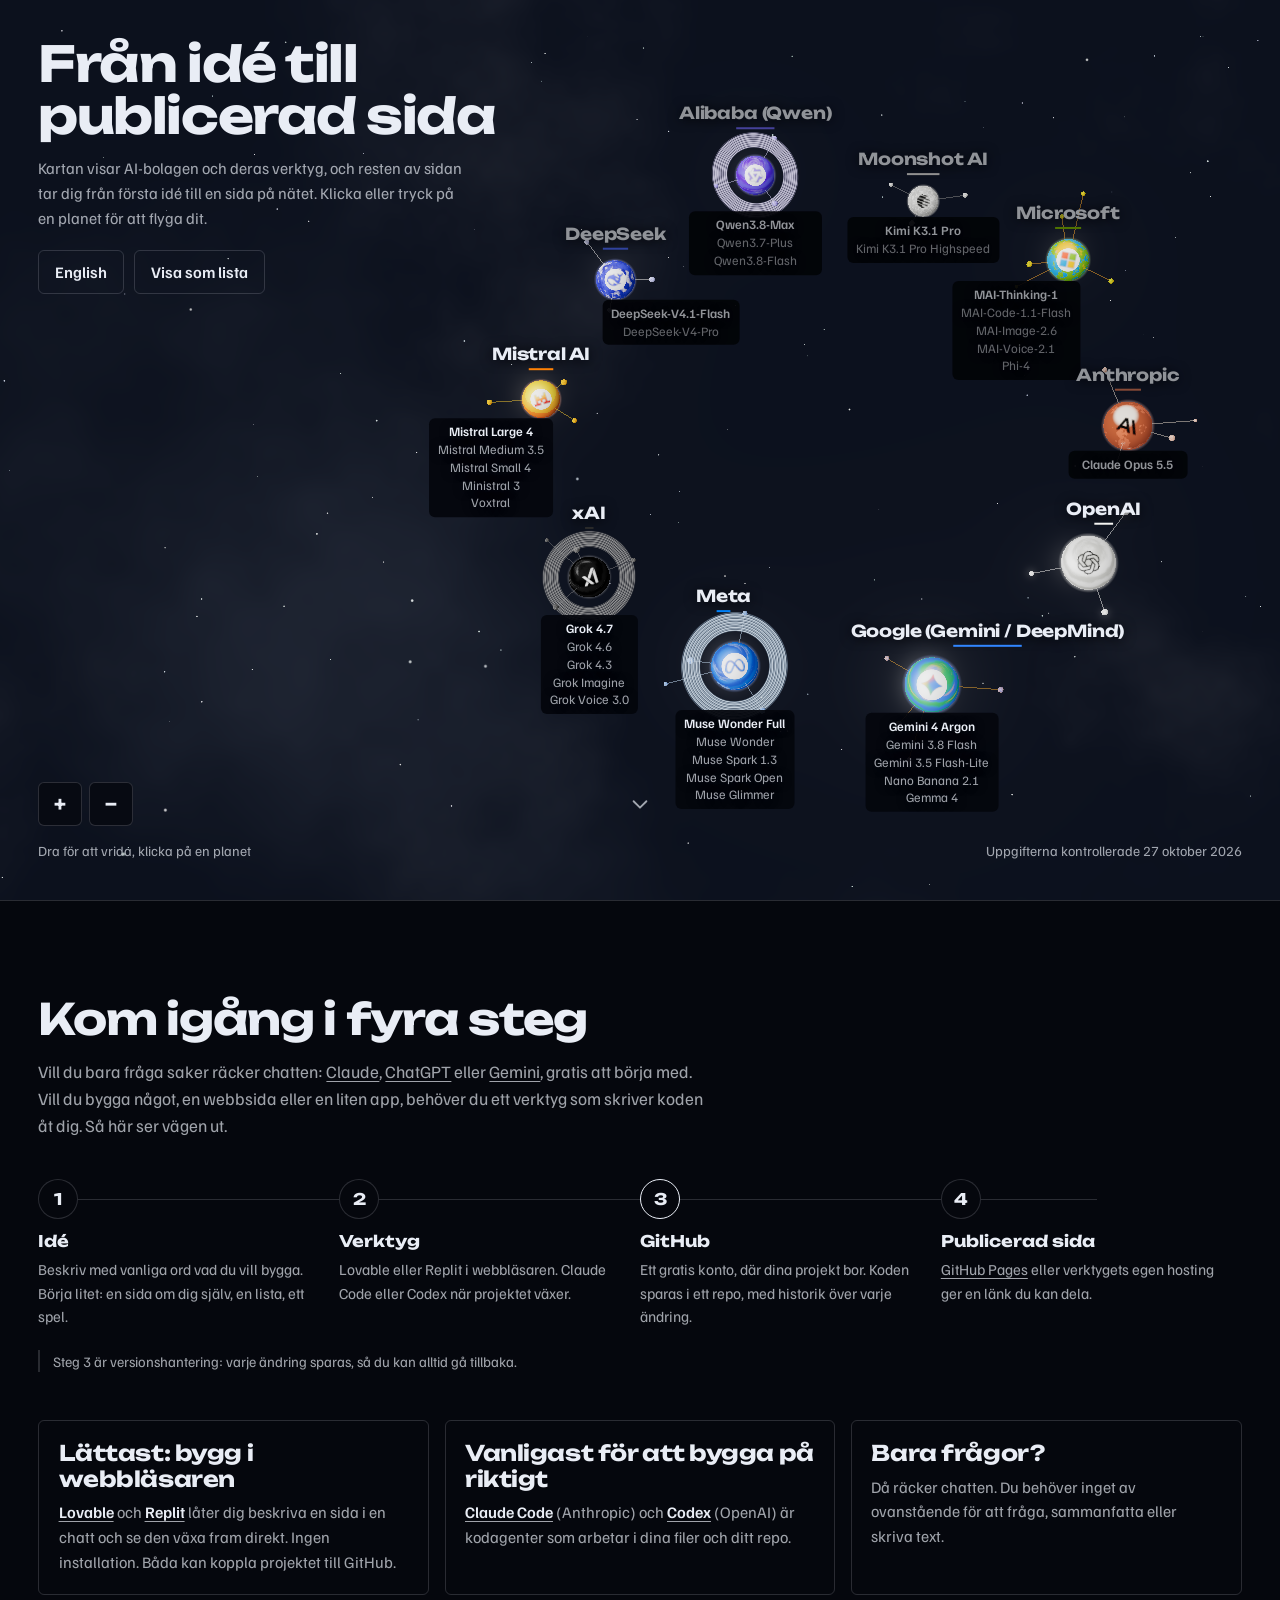
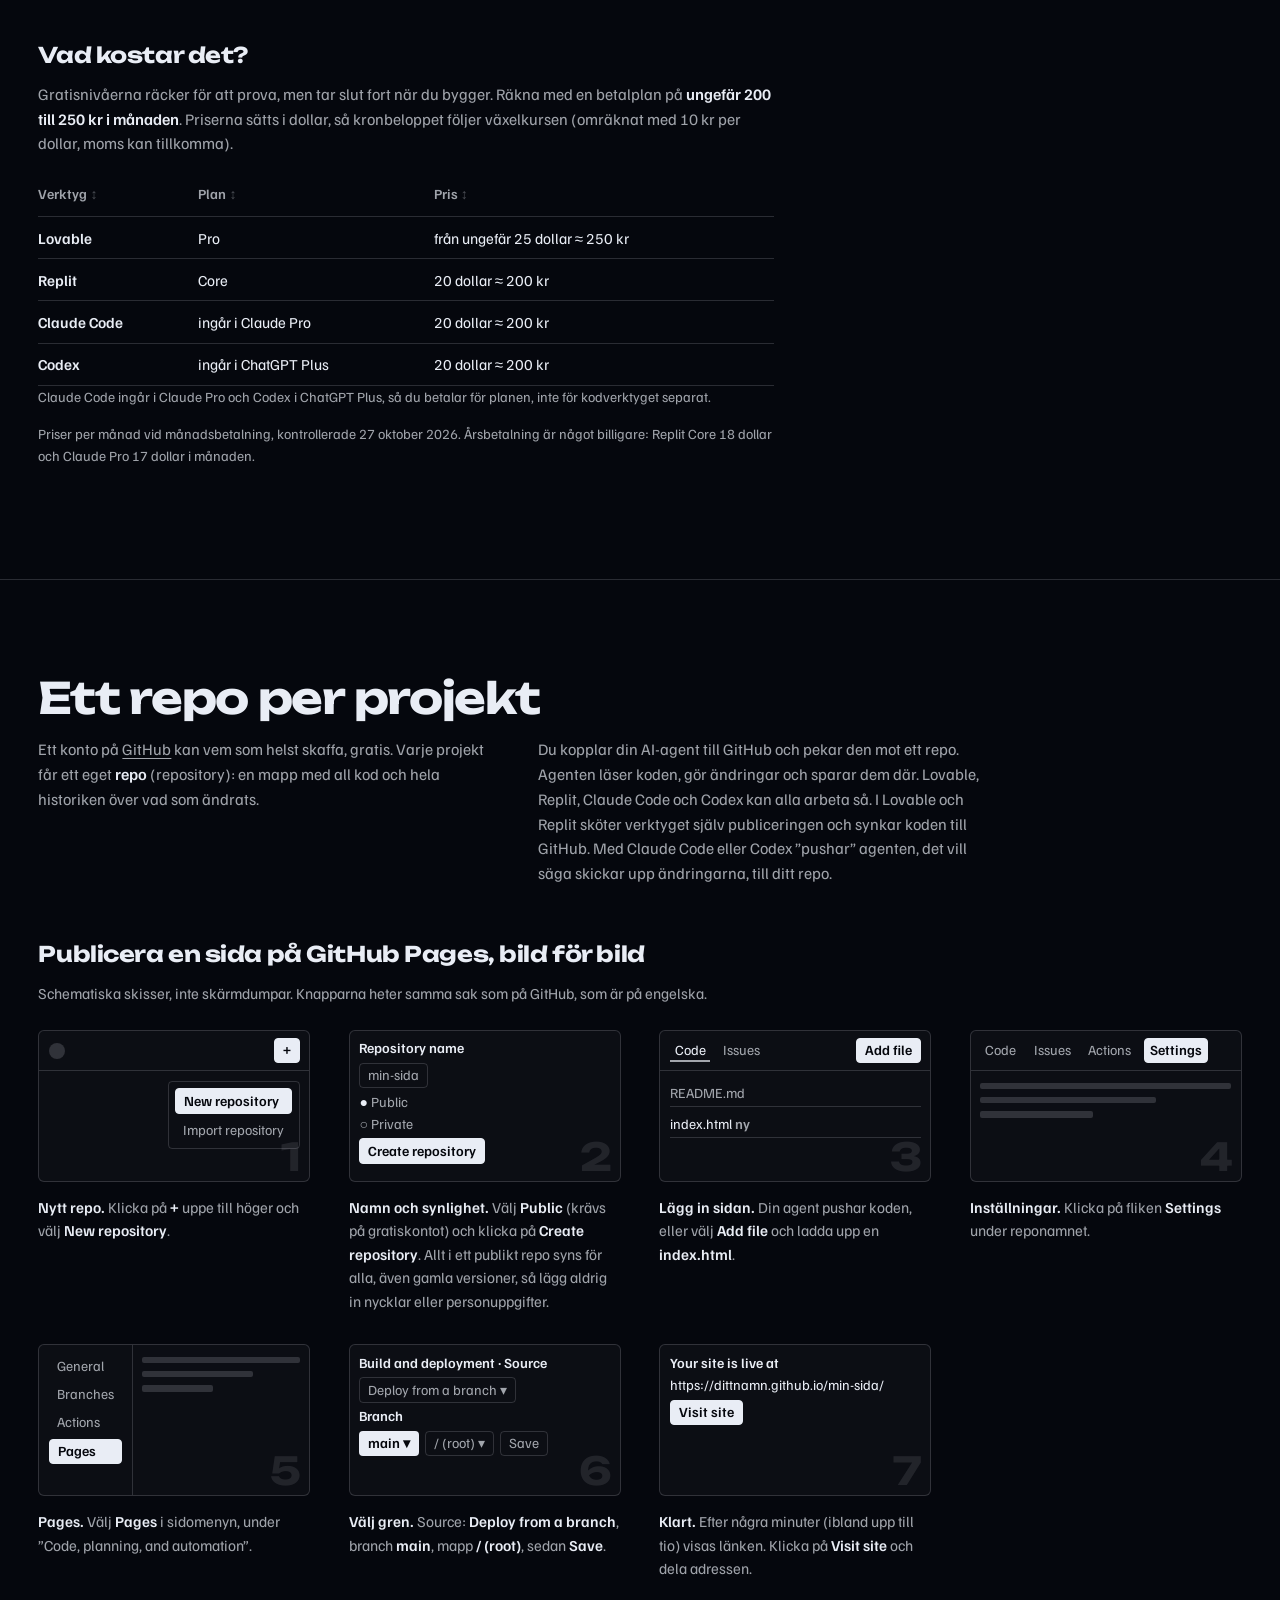
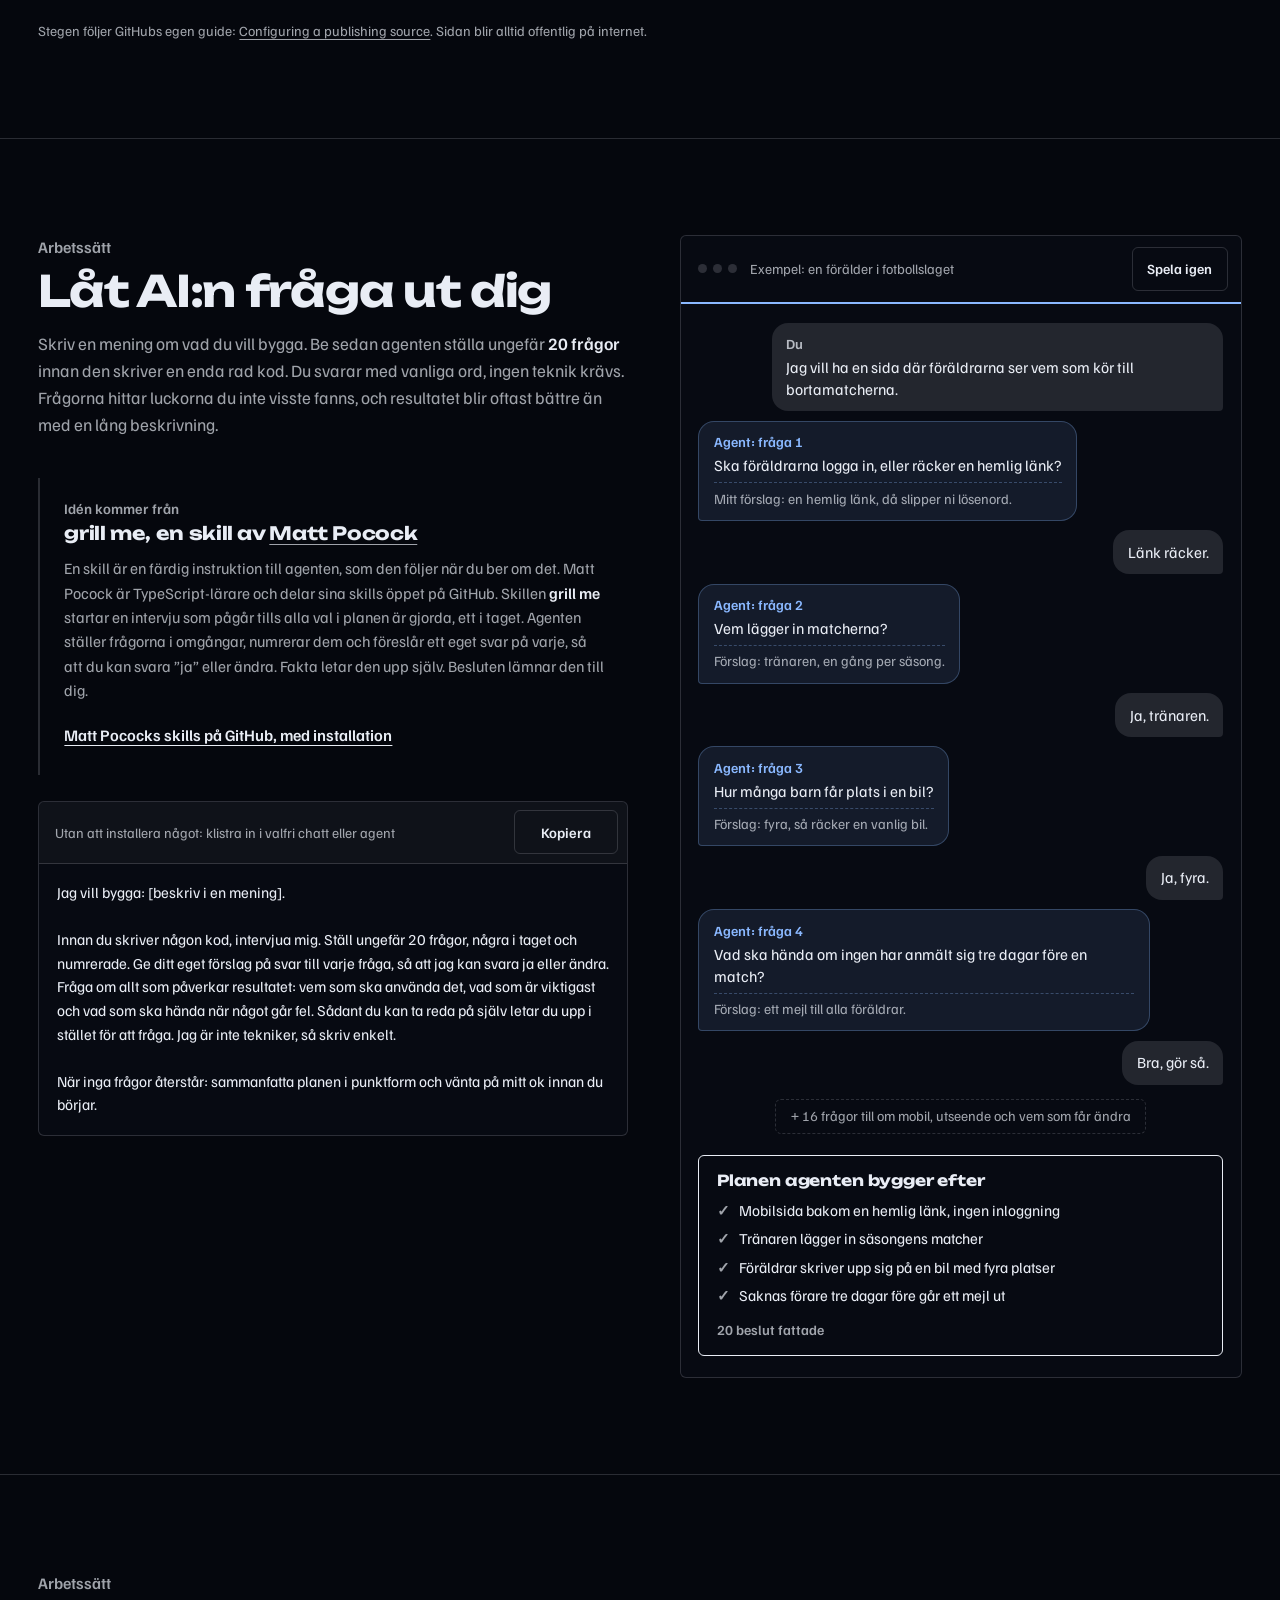
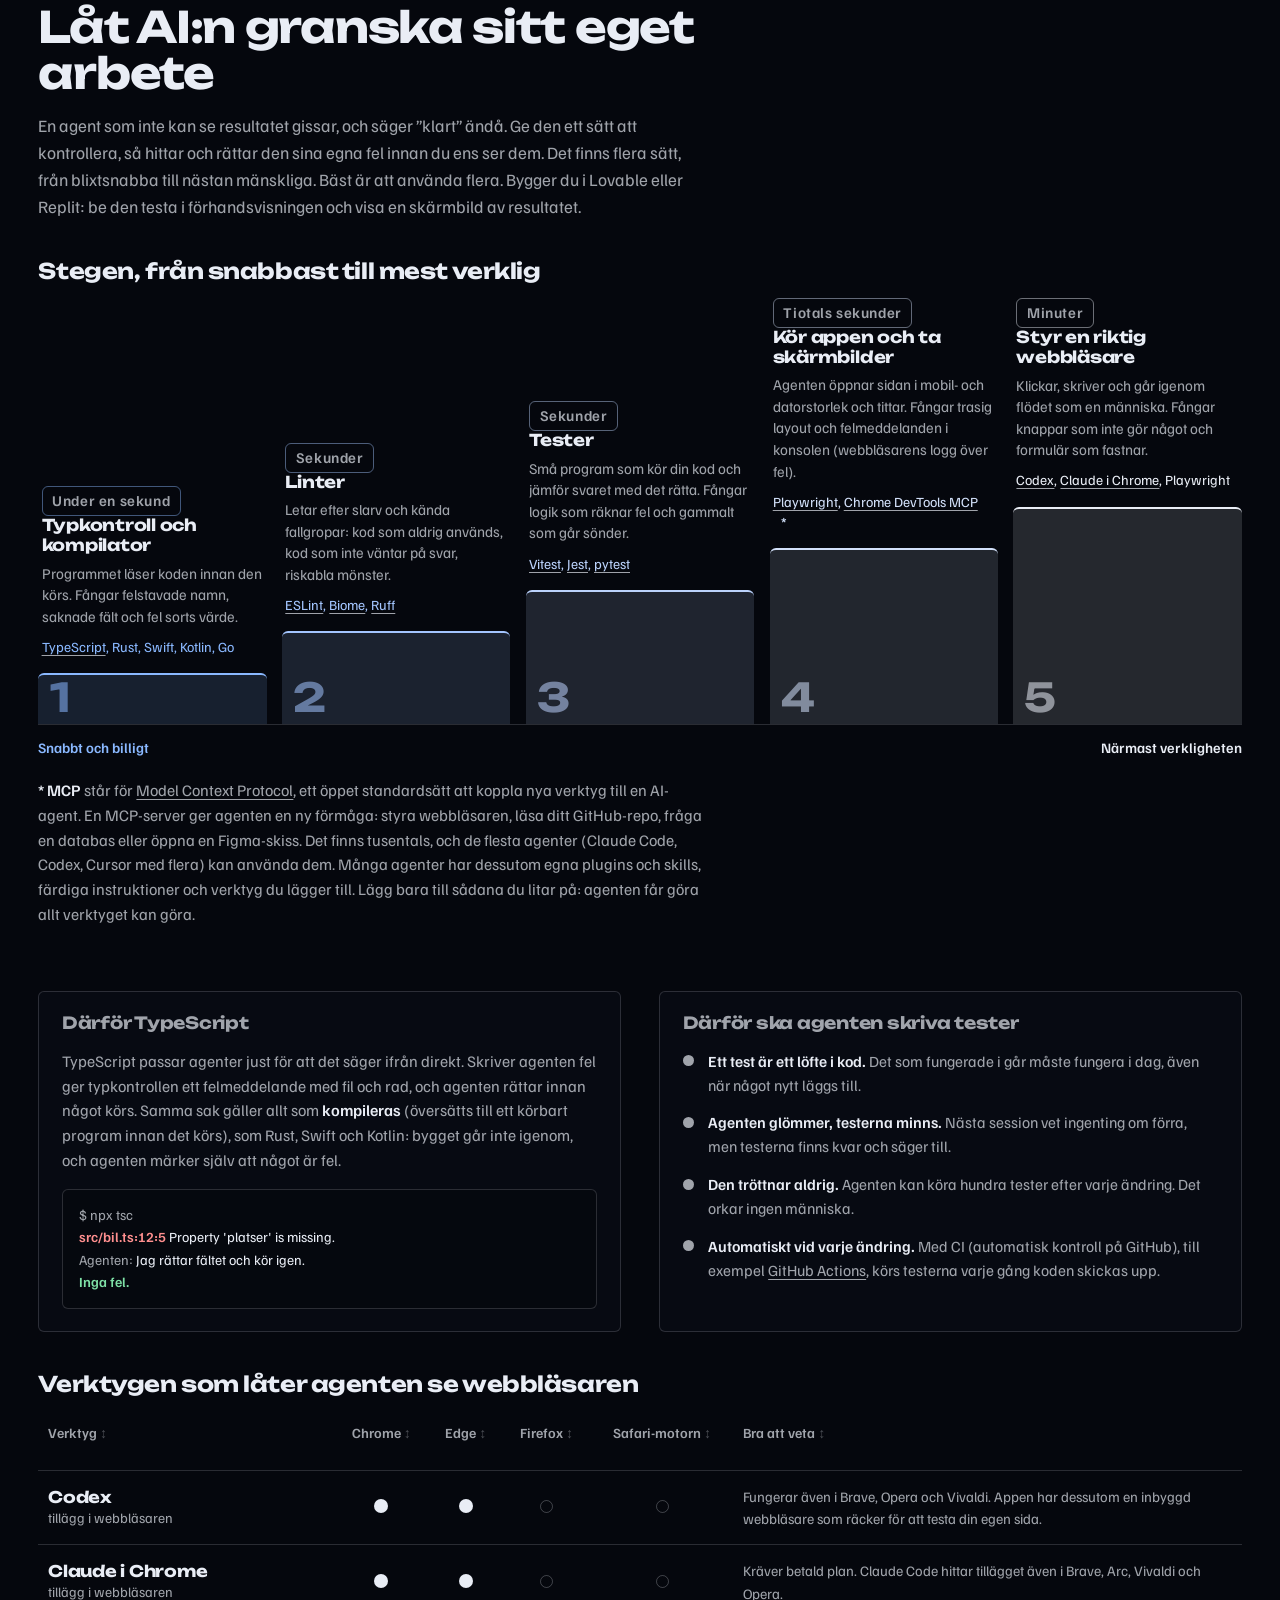
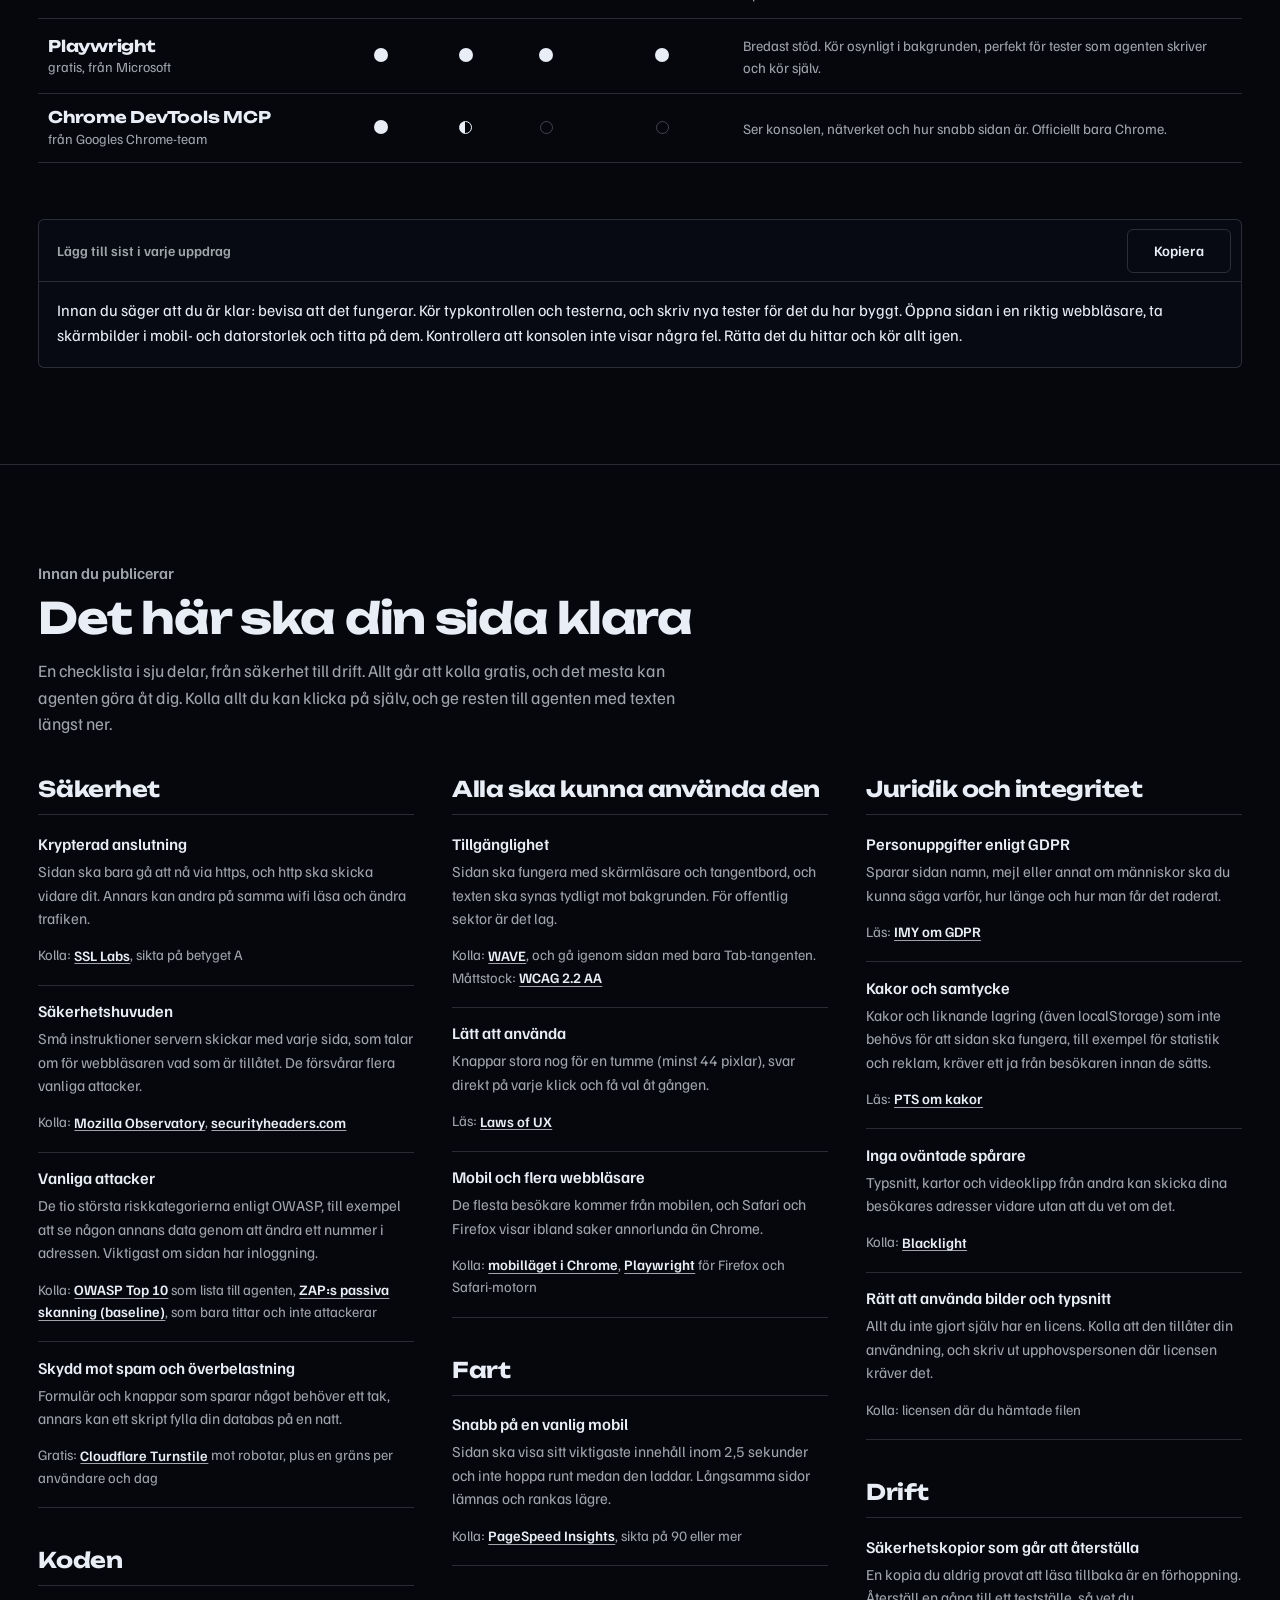
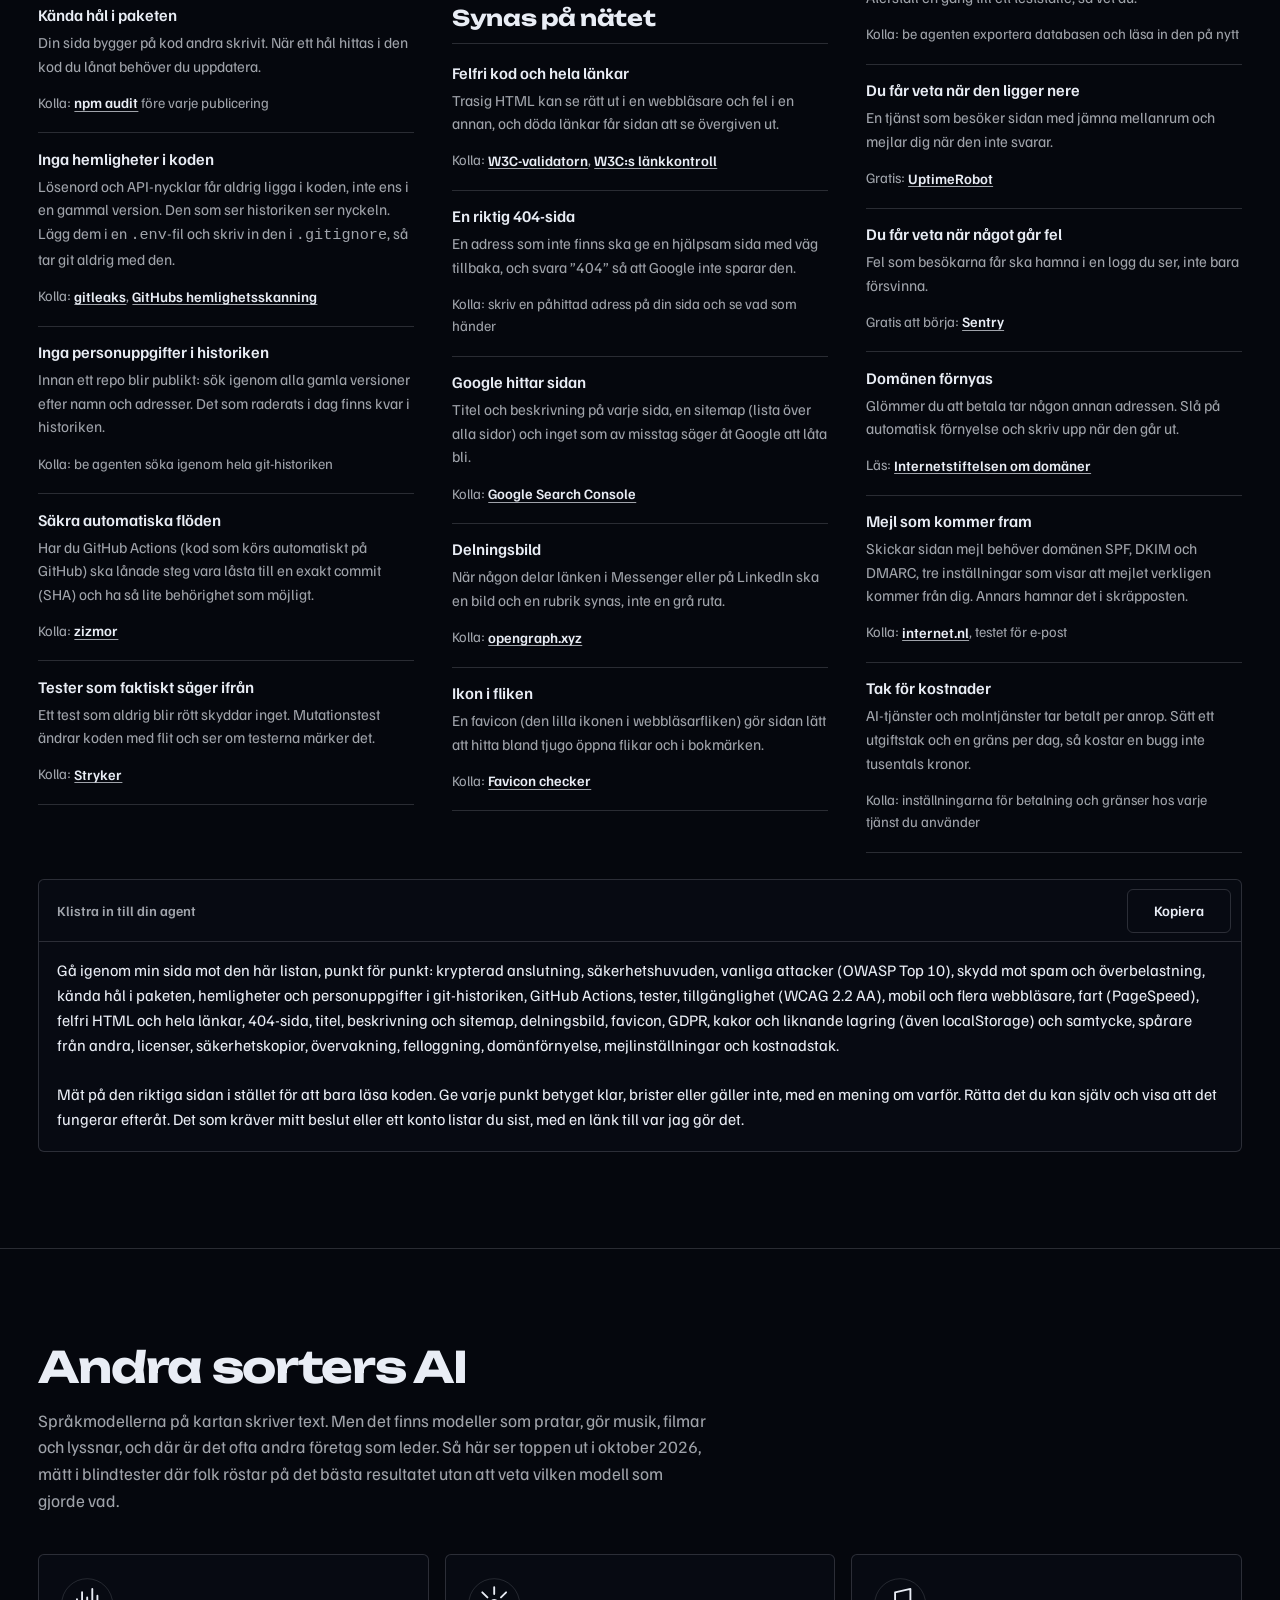
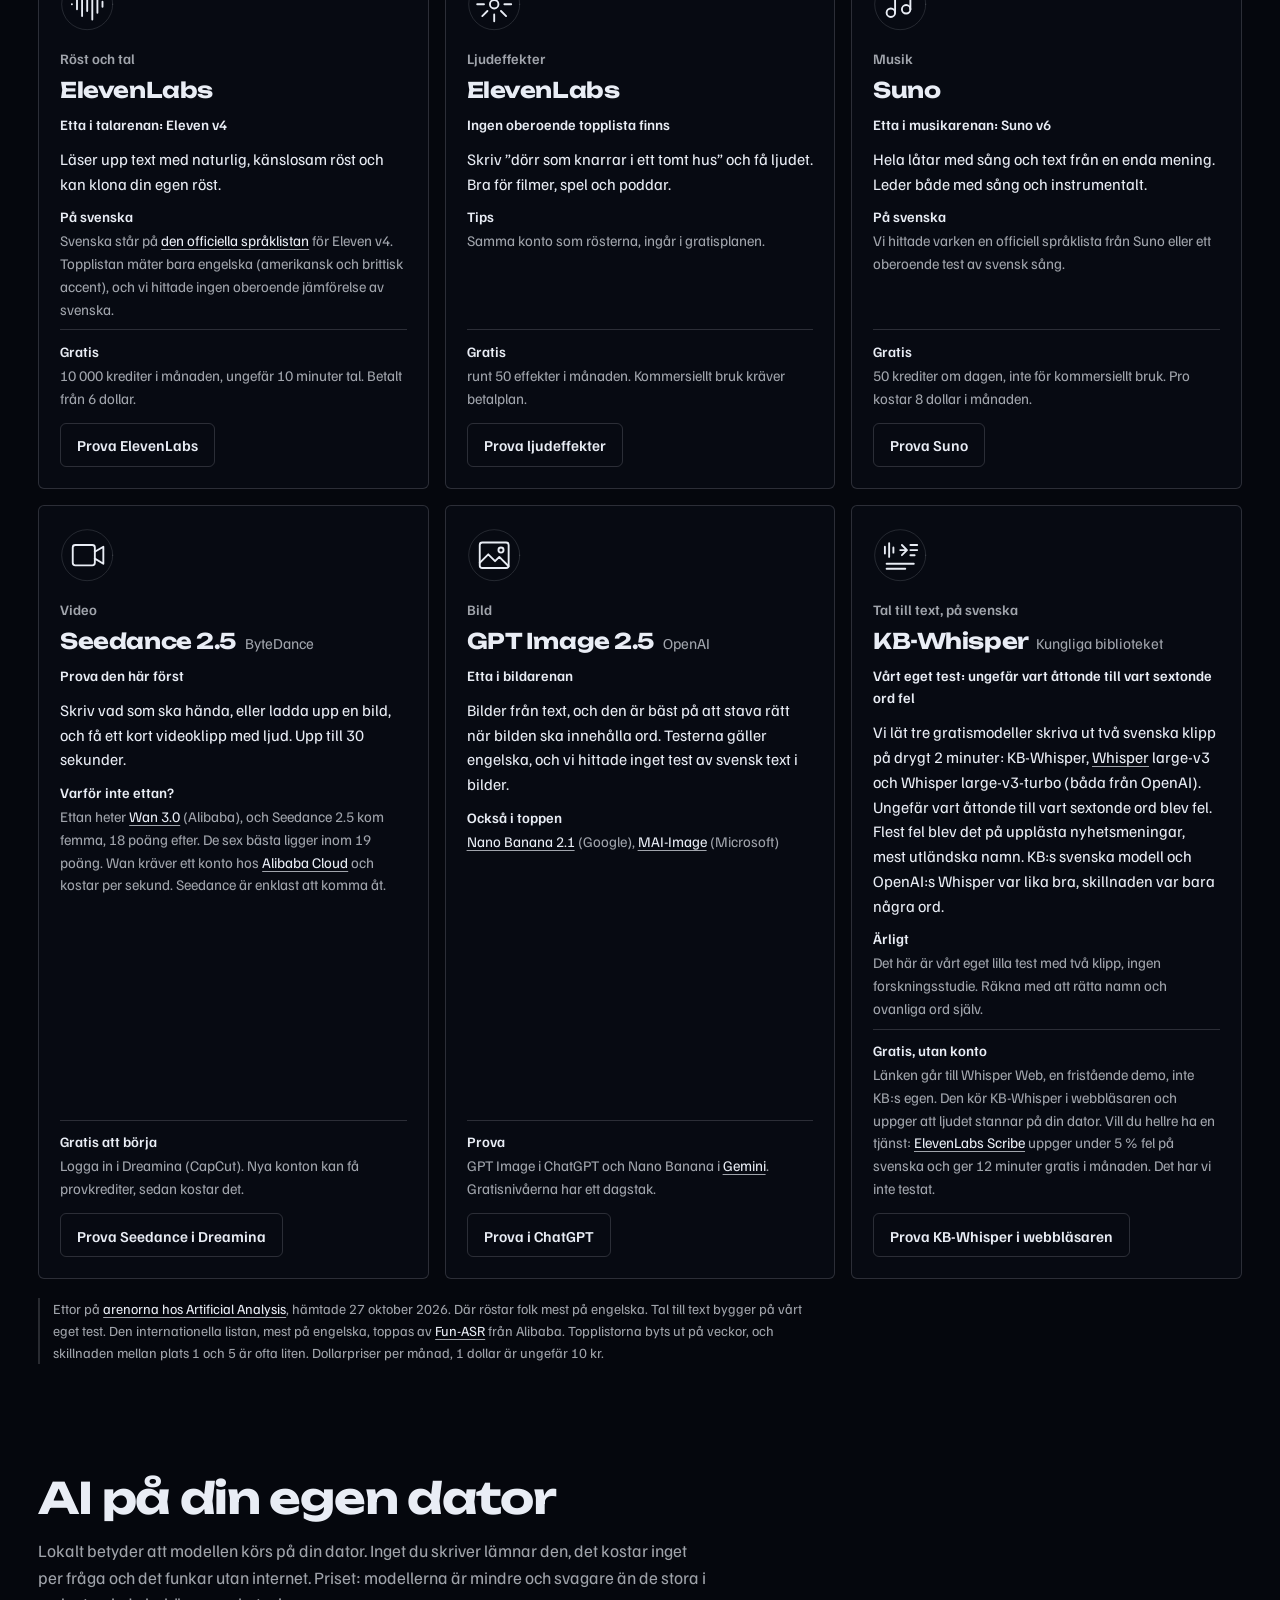
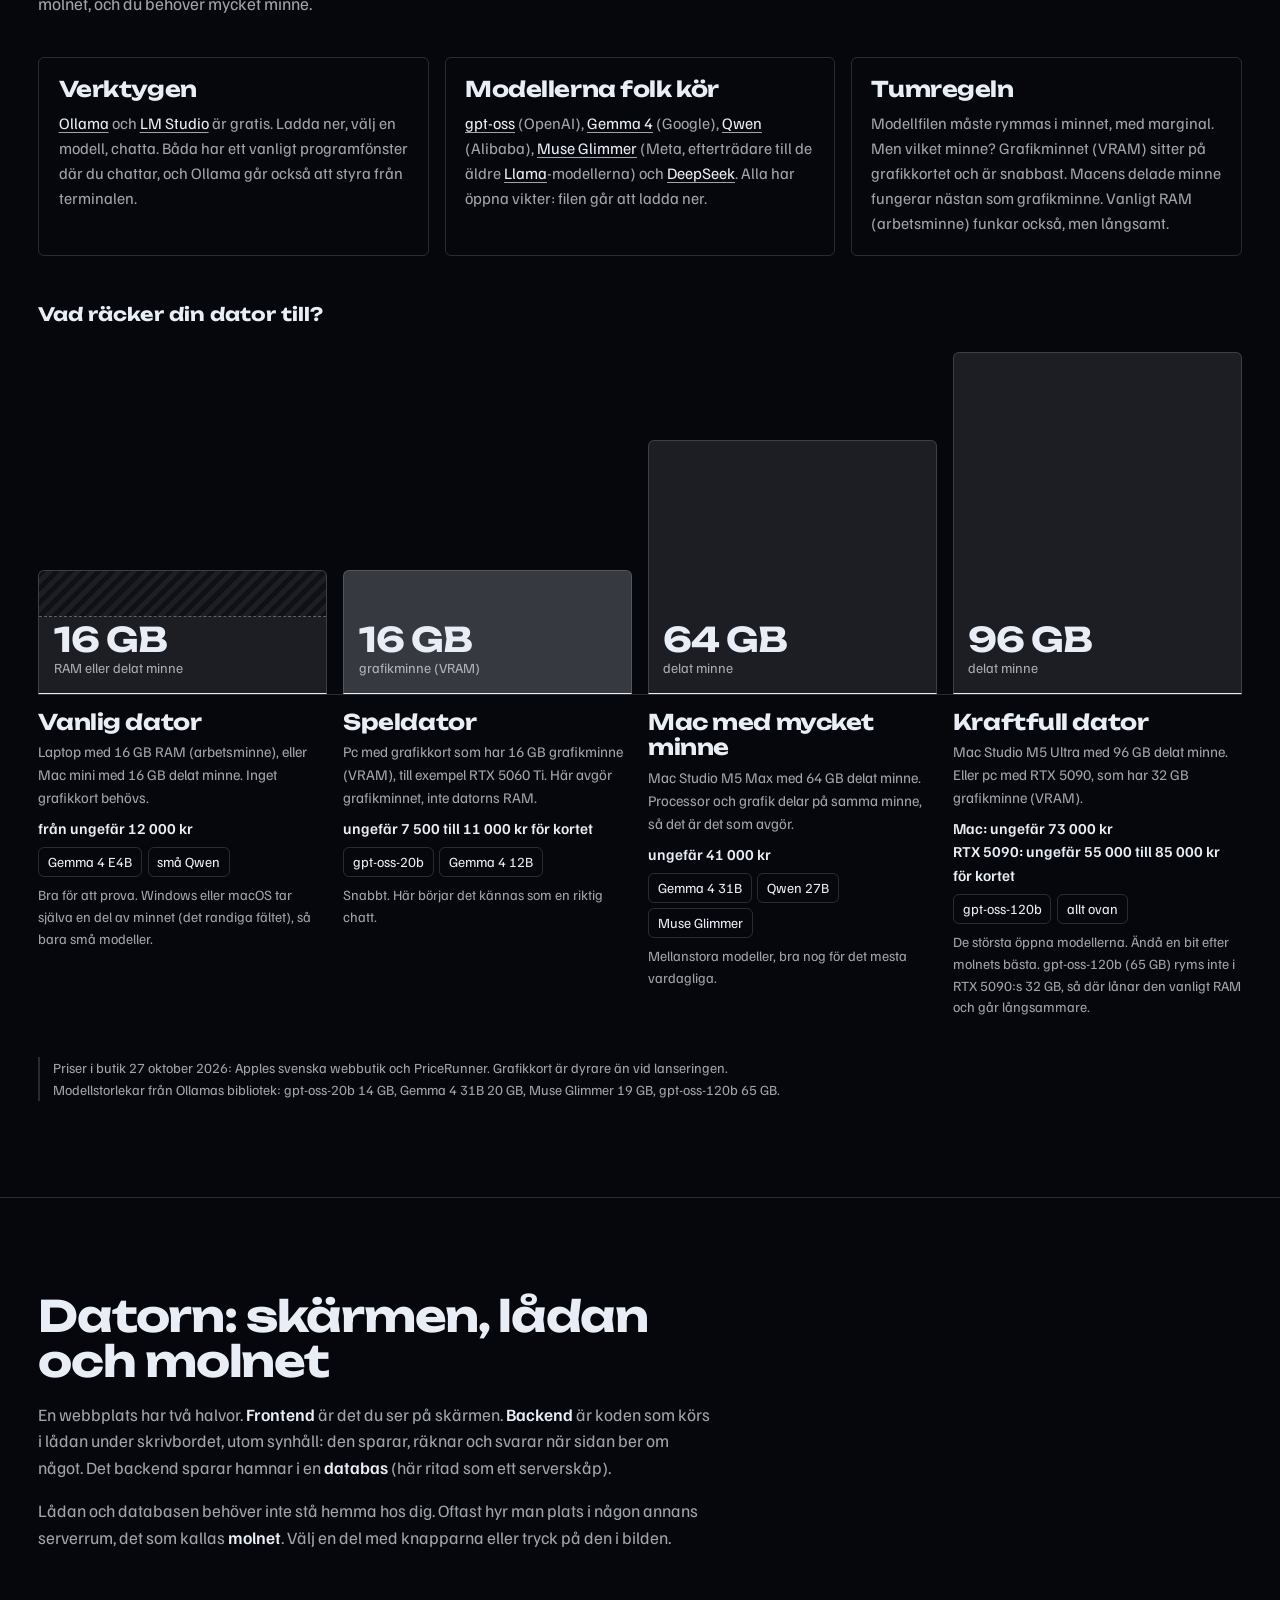
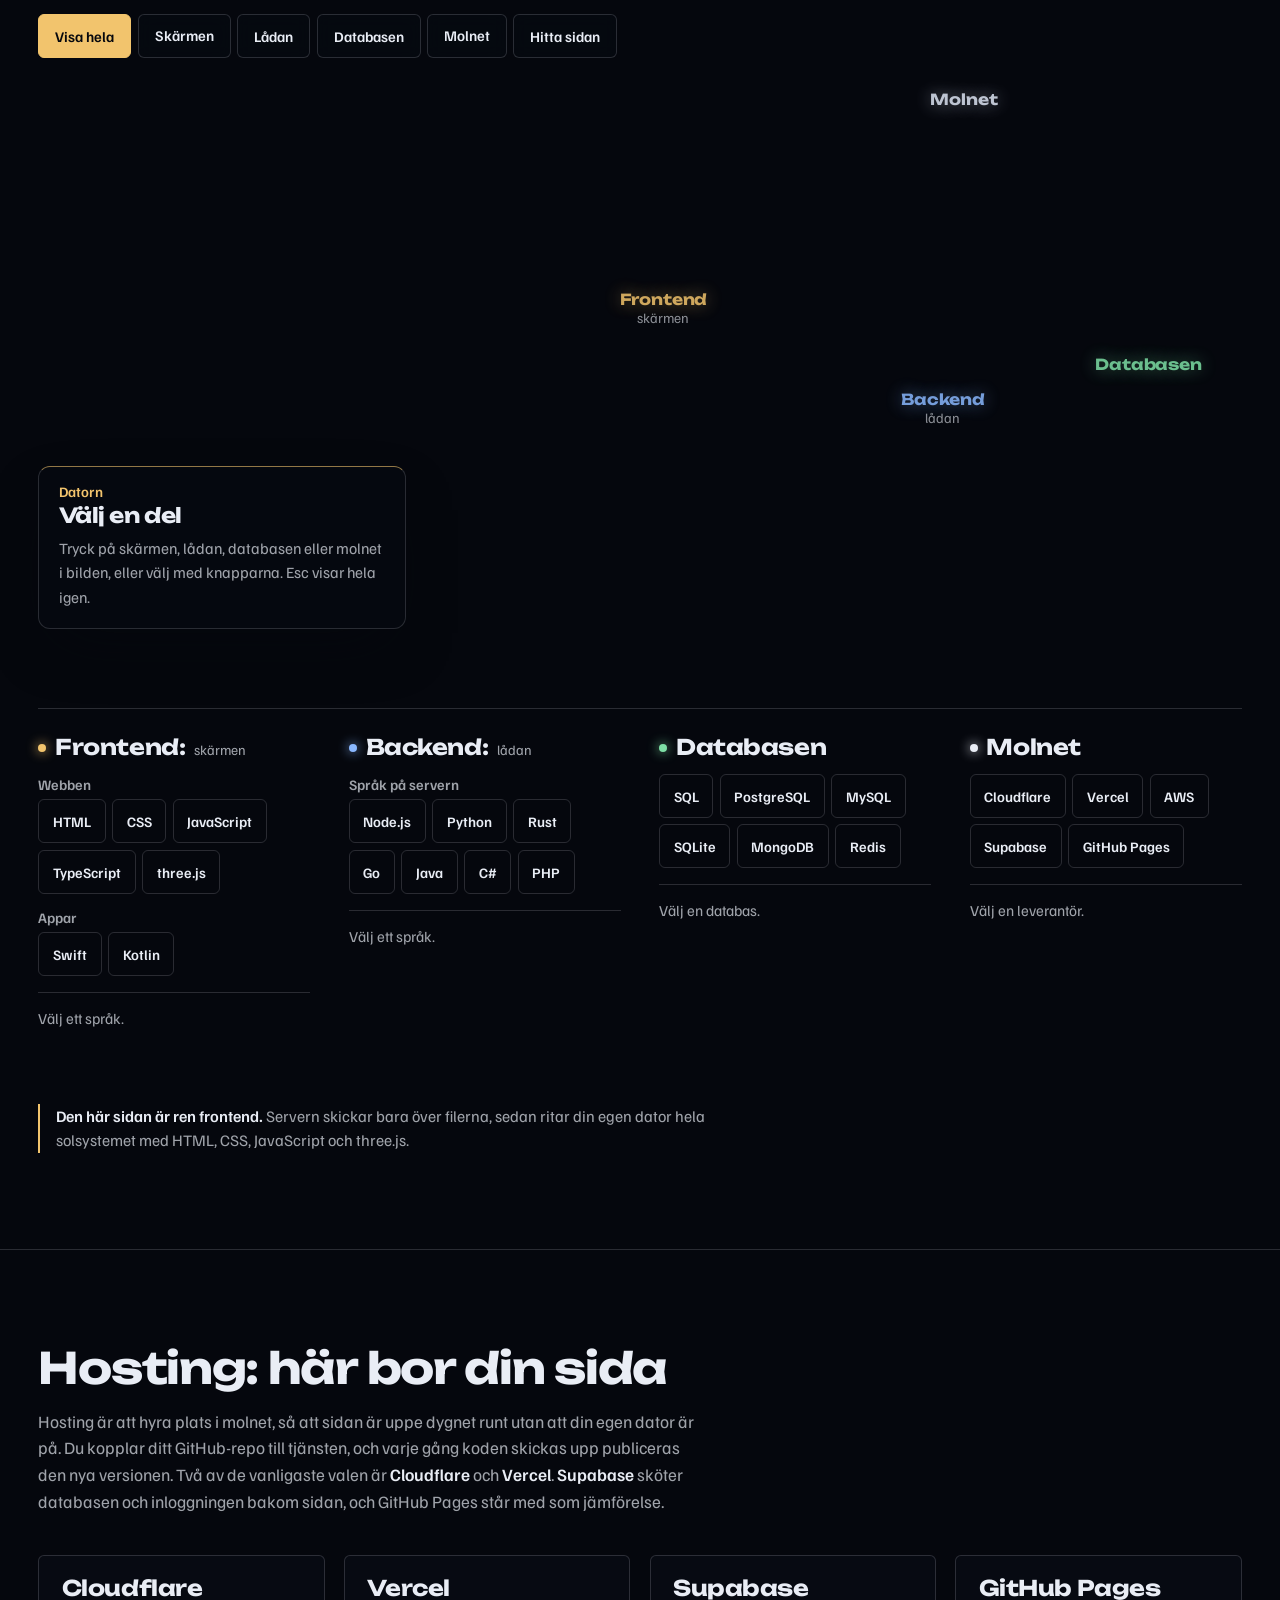
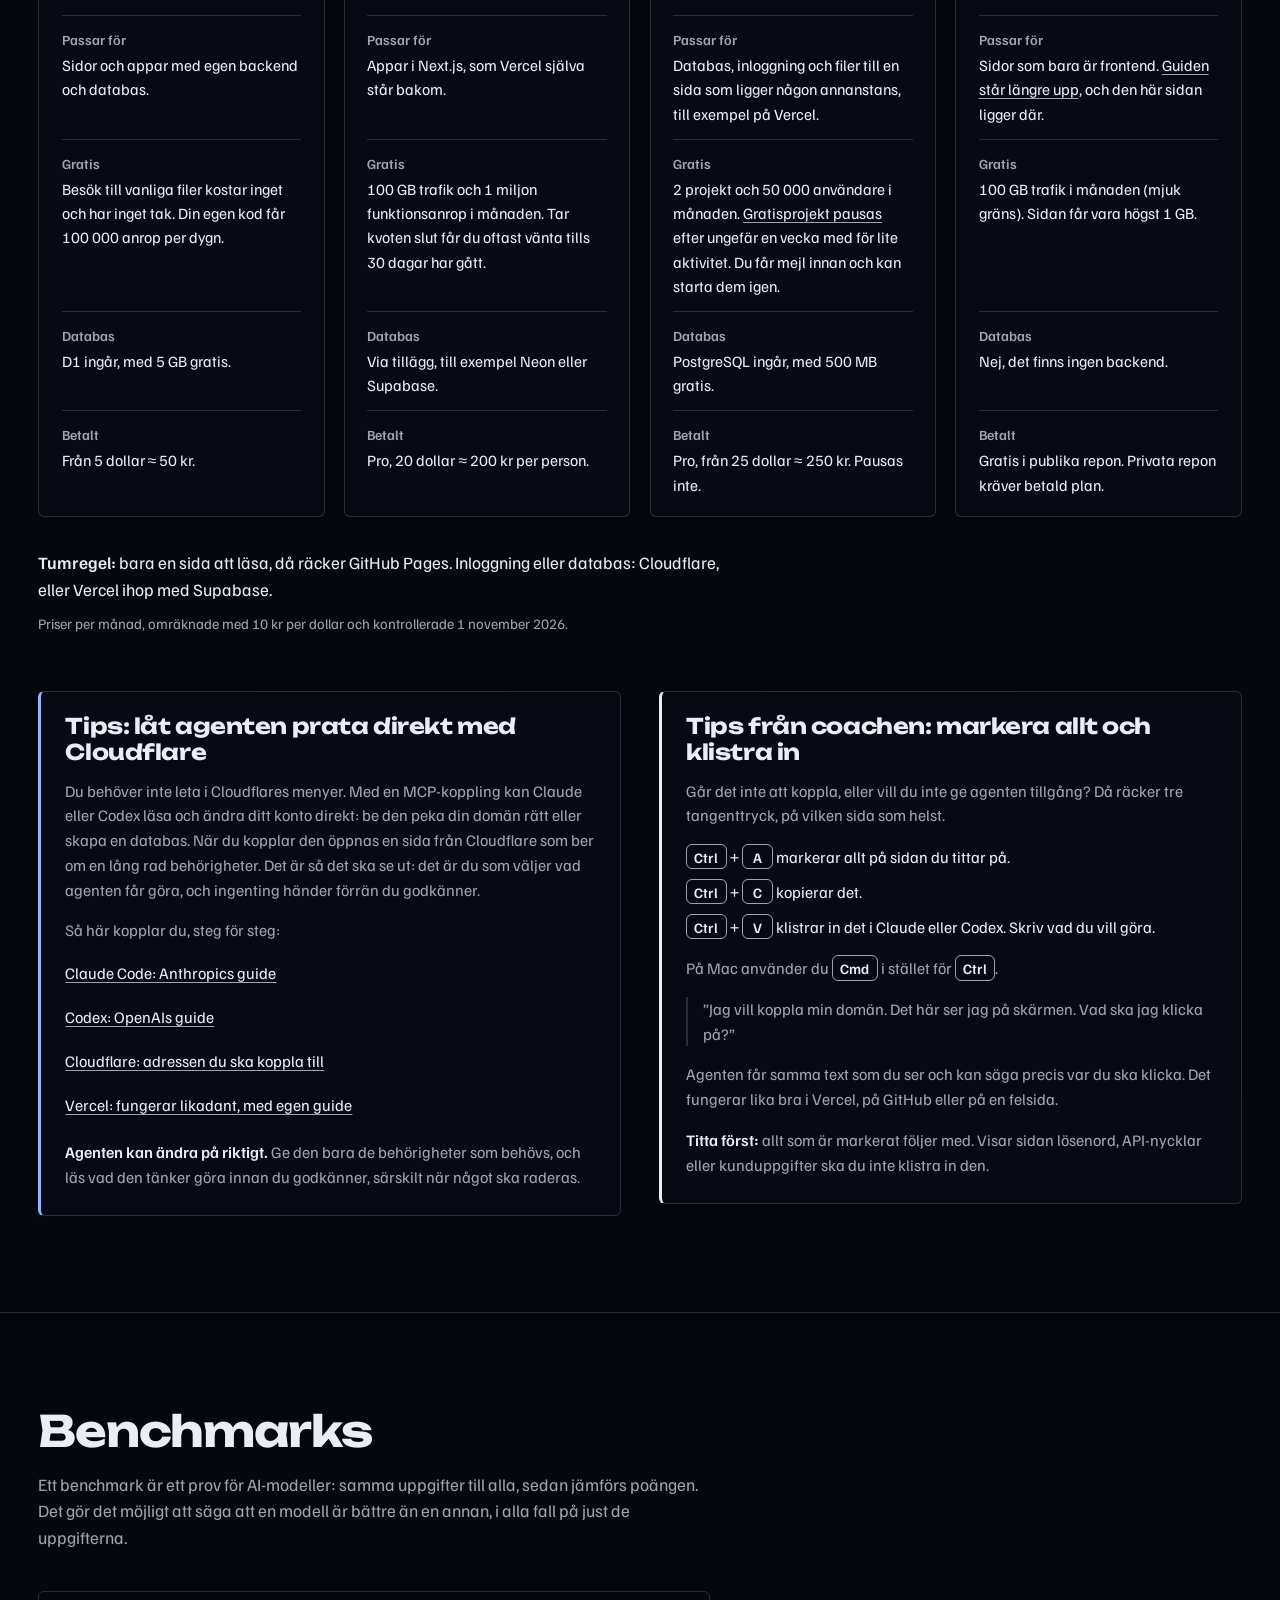
==== commit 26f61120: "Merge PR #1 Förbättringar 2026-11-04" ====
--- a/index.html
+++ b/index.html
@@ -3,6 +3,7 @@
 <head>
 <meta charset="utf-8">
 <meta name="viewport" content="width=device-width, initial-scale=1">
+<meta http-equiv="Content-Security-Policy" content="default-src 'self'; script-src 'self' 'sha256-Q4IqP/NZKxuzJTOVzwxce0uEGqX5ld3VDTQSCjpF3WE=' https://static.cloudflareinsights.com; style-src 'self' 'unsafe-inline'; img-src 'self' data:; font-src 'self'; connect-src 'self' https://cloudflareinsights.com; object-src 'none'; base-uri 'self'; form-action 'none'">
 <title>Från idé till publicerad sida | AI-bolagen på en karta</title>
 <meta name="description" content="Först en karta över AI-bolagen, deras modeller och verktyg. Sedan vägen från idé till en publicerad sida: verktyg, GitHub, kontroller och var du lär dig mer.">
 <link rel="canonical" href="https://buildapp.se/ai/">
@@ -207,7 +208,7 @@
   </aside>
   <div class="zoom"><button class="btn" id="zoom-in" type="button" aria-label="Zooma in">+</button><button class="btn" id="zoom-out" type="button" aria-label="Zooma ut">&minus;</button></div>
   <div class="foot"><span data-i18n="hint">Dra för att vrida, klicka på en planet</span><span><span data-i18n="checked">Uppgifterna kontrollerade</span> <span id="checked-date">27 oktober 2026</span></span></div>
-  <a class="cue" href="#innehall" aria-label="Scrolla ner till innehållet"><svg viewBox="0 0 24 24" width="22" height="22" aria-hidden="true"><path d="M5 9l7 7 7-7" fill="none" stroke="currentColor" stroke-width="2" stroke-linecap="round" stroke-linejoin="round"/></svg></a>
+  <a class="cue" href="#start" aria-label="Scrolla ner till innehållet"><svg viewBox="0 0 24 24" width="22" height="22" aria-hidden="true"><path d="M5 9l7 7 7-7" fill="none" stroke="currentColor" stroke-width="2" stroke-linecap="round" stroke-linejoin="round"/></svg></a>
 </section>
 
 <section id="list" class="list" aria-label="Lista">
@@ -347,73 +348,6 @@
 </div>
 </section>
 
-<link rel="stylesheet" href="sections/innehall.css">
-<nav id="innehall" class="toc" aria-labelledby="innehall-h">
-  <h2 id="innehall-h">Innehåll</h2>
-  <ol class="toc-list">
-    <li><a href="#start">Kom igång</a></li>
-    <li><a href="#github">GitHub</a></li>
-    <li><a href="#grilla">Låt AI:n fråga ut dig</a></li>
-    <li><a href="#verifiera">Låt AI:n granska</a></li>
-    <li><a href="#koll">Koll före publicering</a></li>
-    <li><a href="#andra">Andra sorters AI</a></li>
-    <li><a href="#datorn">Datorns delar</a></li>
-    <li><a href="#hosting">Hosting</a></li>
-    <li><a href="#benchmarks">Benchmarks</a></li>
-    <li><a href="#verktyg">Skills, plugins och MCP</a></li>
-    <li><a href="#lar">Lär dig mer</a></li>
-  </ol>
-</nav>
-
-<link rel="stylesheet" href="sections/vag.css">
-<section id="din-vag" class="vag" aria-labelledby="vag-h" hidden>
-  <h2 id="vag-h">Tre frågor, din egen väg</h2>
-  <p class="vag-lede">Svara på det du vet. Varje svar ger ett kort råd och plockar ut de avsnitt du har mest nytta av, i sidans ordning. Ingenting sparas.</p>
-  <form id="vag-form" class="vag-form">
-    <div class="vag-q">
-      <fieldset class="vag-set">
-        <legend>1. Hur vill du bygga?</legend>
-        <label><input type="radio" name="verktyg" id="v-chatt" value="chatt" data-vag="start grilla andra"> Jag vill bara fråga och skriva</label>
-        <label><input type="radio" name="verktyg" id="v-webb" value="webb" data-vag="start github grilla verifiera"> I webbläsaren, utan att installera något</label>
-        <label><input type="radio" name="verktyg" id="v-agent" value="agent" data-vag="start github grilla verifiera verktyg"> Med en kodagent i mina egna filer</label>
-        <div class="vag-svar" aria-live="polite">
-          <p data-svar="v-chatt" hidden>Då räcker chatten: Claude, ChatGPT eller Gemini, gratis att börja med. Du behöver varken kodverktyg eller GitHub.</p>
-          <p data-svar="v-webb" hidden>Lovable eller Replit: du beskriver sidan i en chatt och ser den växa fram. Koppla projektet till GitHub när det blir på riktigt.</p>
-          <p data-svar="v-agent" hidden>Claude Code eller Codex arbetar i dina filer och ditt repo. Skills och MCP lägger du till när du vet vad du saknar.</p>
-        </div>
-      </fieldset>
-      <fieldset class="vag-set">
-        <legend>2. Vad ska sidan göra?</legend>
-        <label><input type="radio" name="hosting" id="h-visa" value="visa" data-vag="github hosting koll"> Bara visa text och bilder</label>
-        <label><input type="radio" name="hosting" id="h-data" value="data" data-vag="datorn hosting koll"> Spara data eller ha inloggning</label>
-        <label><input type="radio" name="hosting" id="h-vet" value="vet" data-vag="datorn hosting koll"> Vet inte än</label>
-        <div class="vag-svar" aria-live="polite">
-          <p data-svar="h-visa" hidden>GitHub Pages räcker, gratis i publika repon. Den här sidan ligger där.</p>
-          <p data-svar="h-data" hidden>Då behövs en backend: Cloudflare med databasen D1, eller Vercel ihop med Supabase.</p>
-          <p data-svar="h-vet" hidden>Börja med en sida som bara visar något. Datorns delar förklarar skillnaden mellan frontend och backend när du behöver den.</p>
-        </div>
-      </fieldset>
-      <fieldset class="vag-set">
-        <legend>3. Vad får det kosta?</legend>
-        <label><input type="radio" name="kostnad" id="k-noll" value="noll" data-vag="start hosting"> Ingenting</label>
-        <label><input type="radio" name="kostnad" id="k-par" value="par" data-vag="start hosting"> Ett par hundra kronor i månaden</label>
-        <label><input type="radio" name="kostnad" id="k-mer" value="mer" data-vag="start hosting koll"> Mer, om sidan behöver det</label>
-        <div class="vag-svar" aria-live="polite">
-          <p data-svar="k-noll" hidden>Gratisnivåerna räcker för att prova men tar slut fort när du bygger. GitHub Pages är gratis i publika repon, och Cloudflare ger din kod 100&nbsp;000 anrop per dygn utan kostnad.</p>
-          <p data-svar="k-par" hidden>Räkna med ungefär 200 till 250&nbsp;kr för verktyget, till exempel Claude Pro eller ChatGPT Plus. Hostingen kan ofta fortfarande vara gratis.</p>
-          <p data-svar="k-mer" hidden>Lägg till betald hosting: Cloudflare från ungefär 50&nbsp;kr, Vercel Pro ungefär 200&nbsp;kr och Supabase Pro ungefär 250&nbsp;kr. Sätt ett kostnadstak innan du publicerar.</p>
-        </div>
-      </fieldset>
-    </div>
-    <div class="vag-ut" id="vag-ut" hidden>
-      <h3 id="vag-lista-h">Din väg genom sidan</h3>
-      <ol class="vag-lista" id="vag-lista" aria-labelledby="vag-lista-h"></ol>
-      <button class="btn" type="reset">Börja om</button>
-    </div>
-  </form>
-</section>
-<script src="sections/vag.js" defer></script>
-
 <!--sections:start-->
 <link rel="stylesheet" href="sections/start.css">
 <section id="start" class="sec" aria-labelledby="start-h">
@@ -563,7 +497,7 @@
           <p class="g-prompt-k" id="g-prompt-k">Utan att installera något: klistra in i valfri chatt eller agent</p>
           <button class="g-copybtn" type="button" data-copy="g-prompt-text">Kopiera</button>
         </div>
-        <pre id="g-prompt-text" aria-labelledby="g-prompt-k" tabindex="0">Jag vill bygga: [beskriv i en mening].
+        <pre id="g-prompt-text" role="region" aria-labelledby="g-prompt-k" tabindex="0">Jag vill bygga: [beskriv i en mening].
 
 Innan du skriver någon kod, intervjua mig. Ställ ungefär 20 frågor, några i taget och numrerade. Ge ditt eget förslag på svar till varje fråga, så att jag kan svara ja eller ändra. Fråga om allt som påverkar resultatet: vem som ska använda det, vad som är viktigast och vad som ska hända när något går fel. Sådant du kan ta reda på själv letar du upp i stället för att fråga. Jag är inte tekniker, så skriv enkelt.
 
@@ -723,7 +657,7 @@
       <p class="v-prompt-k" id="v-prompt-k">Lägg till sist i varje uppdrag</p>
       <button class="v-copybtn" type="button" data-copy="v-prompt-text">Kopiera</button>
     </div>
-    <pre id="v-prompt-text" aria-labelledby="v-prompt-k" tabindex="0">Innan du säger att du är klar: bevisa att det fungerar. Kör typkontrollen och testerna, och skriv nya tester för det du har byggt. Öppna sidan i en riktig webbläsare, ta skärmbilder i mobil- och datorstorlek och titta på dem. Kontrollera att konsolen inte visar några fel. Rätta det du hittar och kör allt igen.</pre>
+    <pre id="v-prompt-text" role="region" aria-labelledby="v-prompt-k" tabindex="0">Innan du säger att du är klar: bevisa att det fungerar. Kör typkontrollen och testerna, och skriv nya tester för det du har byggt. Öppna sidan i en riktig webbläsare, ta skärmbilder i mobil- och datorstorlek och titta på dem. Kontrollera att konsolen inte visar några fel. Rätta det du hittar och kör allt igen.</pre>
   </div>
 </section>
 
@@ -810,7 +744,7 @@
       <p class="k-prompt-k" id="k-prompt-k">Klistra in till din agent</p>
       <button class="k-copybtn" type="button" data-copy="k-prompt-text">Kopiera</button>
     </div>
-    <pre id="k-prompt-text" aria-labelledby="k-prompt-k" tabindex="0">Gå igenom min sida mot den här listan, punkt för punkt: krypterad anslutning, säkerhetshuvuden, vanliga attacker (OWASP Top 10), skydd mot spam och överbelastning, kända hål i paketen, hemligheter och personuppgifter i git-historiken, GitHub Actions, tester, tillgänglighet (WCAG 2.2 AA), mobil och flera webbläsare, fart (PageSpeed), felfri HTML och hela länkar, 404-sida, titel, beskrivning och sitemap, delningsbild, favicon, GDPR, kakor och liknande lagring (även localStorage) och samtycke, spårare från andra, licenser, säkerhetskopior, övervakning, felloggning, domänförnyelse, mejlinställningar och kostnadstak.
+    <pre id="k-prompt-text" role="region" aria-labelledby="k-prompt-k" tabindex="0">Gå igenom min sida mot den här listan, punkt för punkt: krypterad anslutning, säkerhetshuvuden, vanliga attacker (OWASP Top 10), skydd mot spam och överbelastning, kända hål i paketen, hemligheter och personuppgifter i git-historiken, GitHub Actions, tester, tillgänglighet (WCAG 2.2 AA), mobil och flera webbläsare, fart (PageSpeed), felfri HTML och hela länkar, 404-sida, titel, beskrivning och sitemap, delningsbild, favicon, GDPR, kakor och liknande lagring (även localStorage) och samtycke, spårare från andra, licenser, säkerhetskopior, övervakning, felloggning, domänförnyelse, mejlinställningar och kostnadstak.
 
 Mät på den riktiga sidan i stället för att bara läsa koden. Ge varje punkt betyget klar, brister eller gäller inte, med en mening om varför. Rätta det du kan själv och visa att det fungerar efteråt. Det som kräver mitt beslut eller ett konto listar du sist, med en länk till var jag gör det.</pre>
   </div>
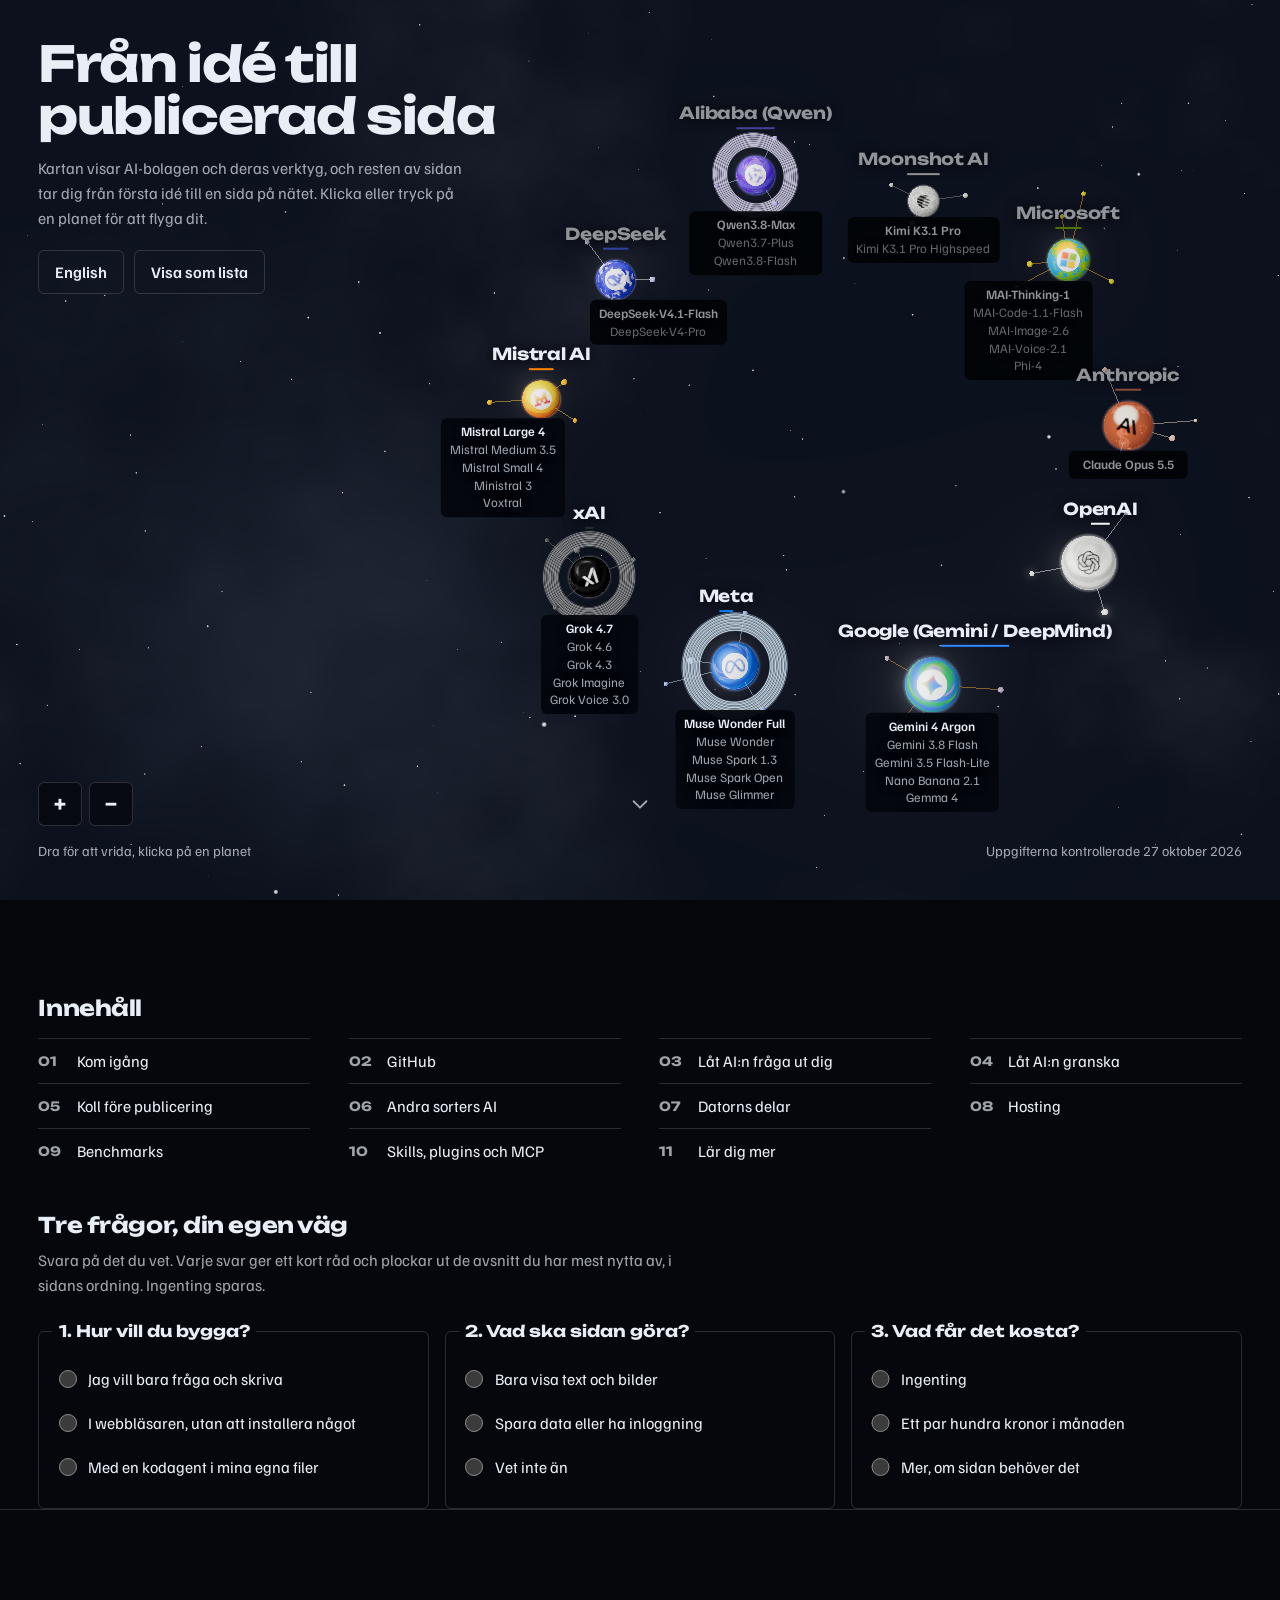
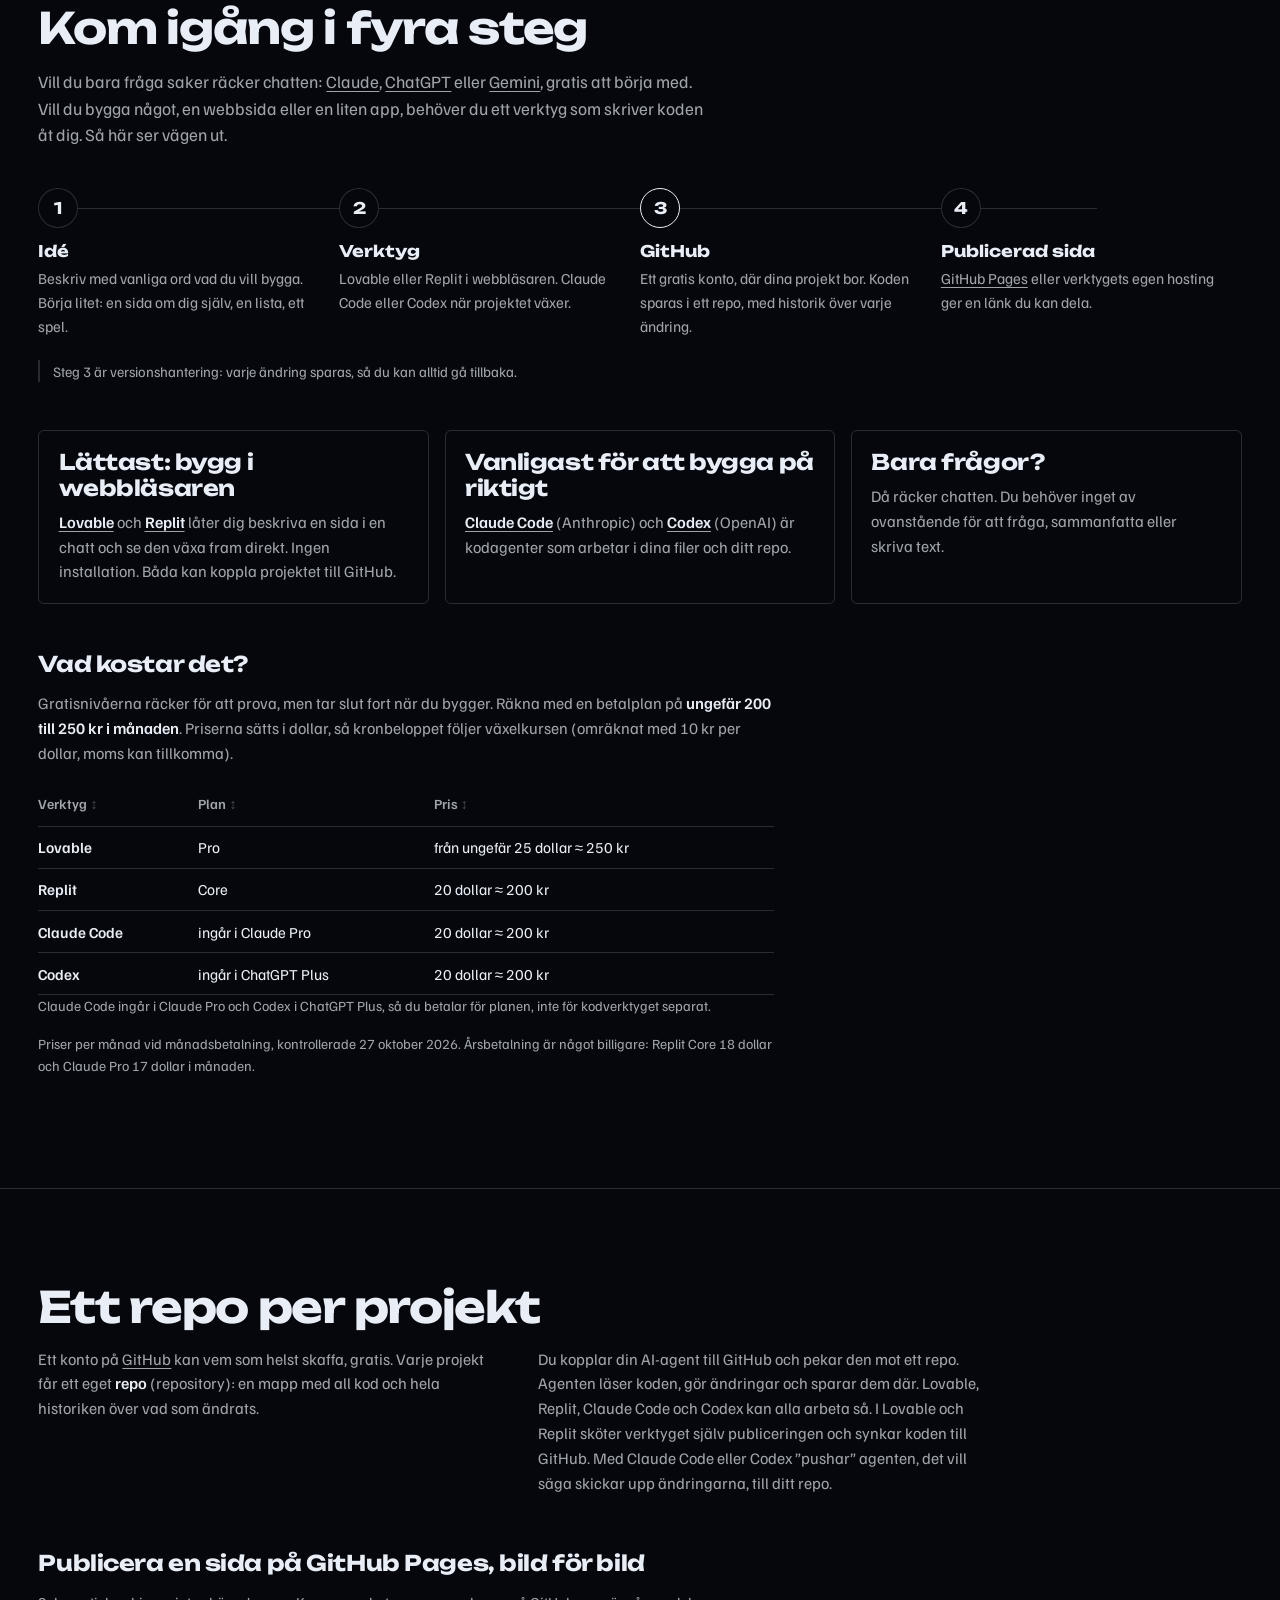
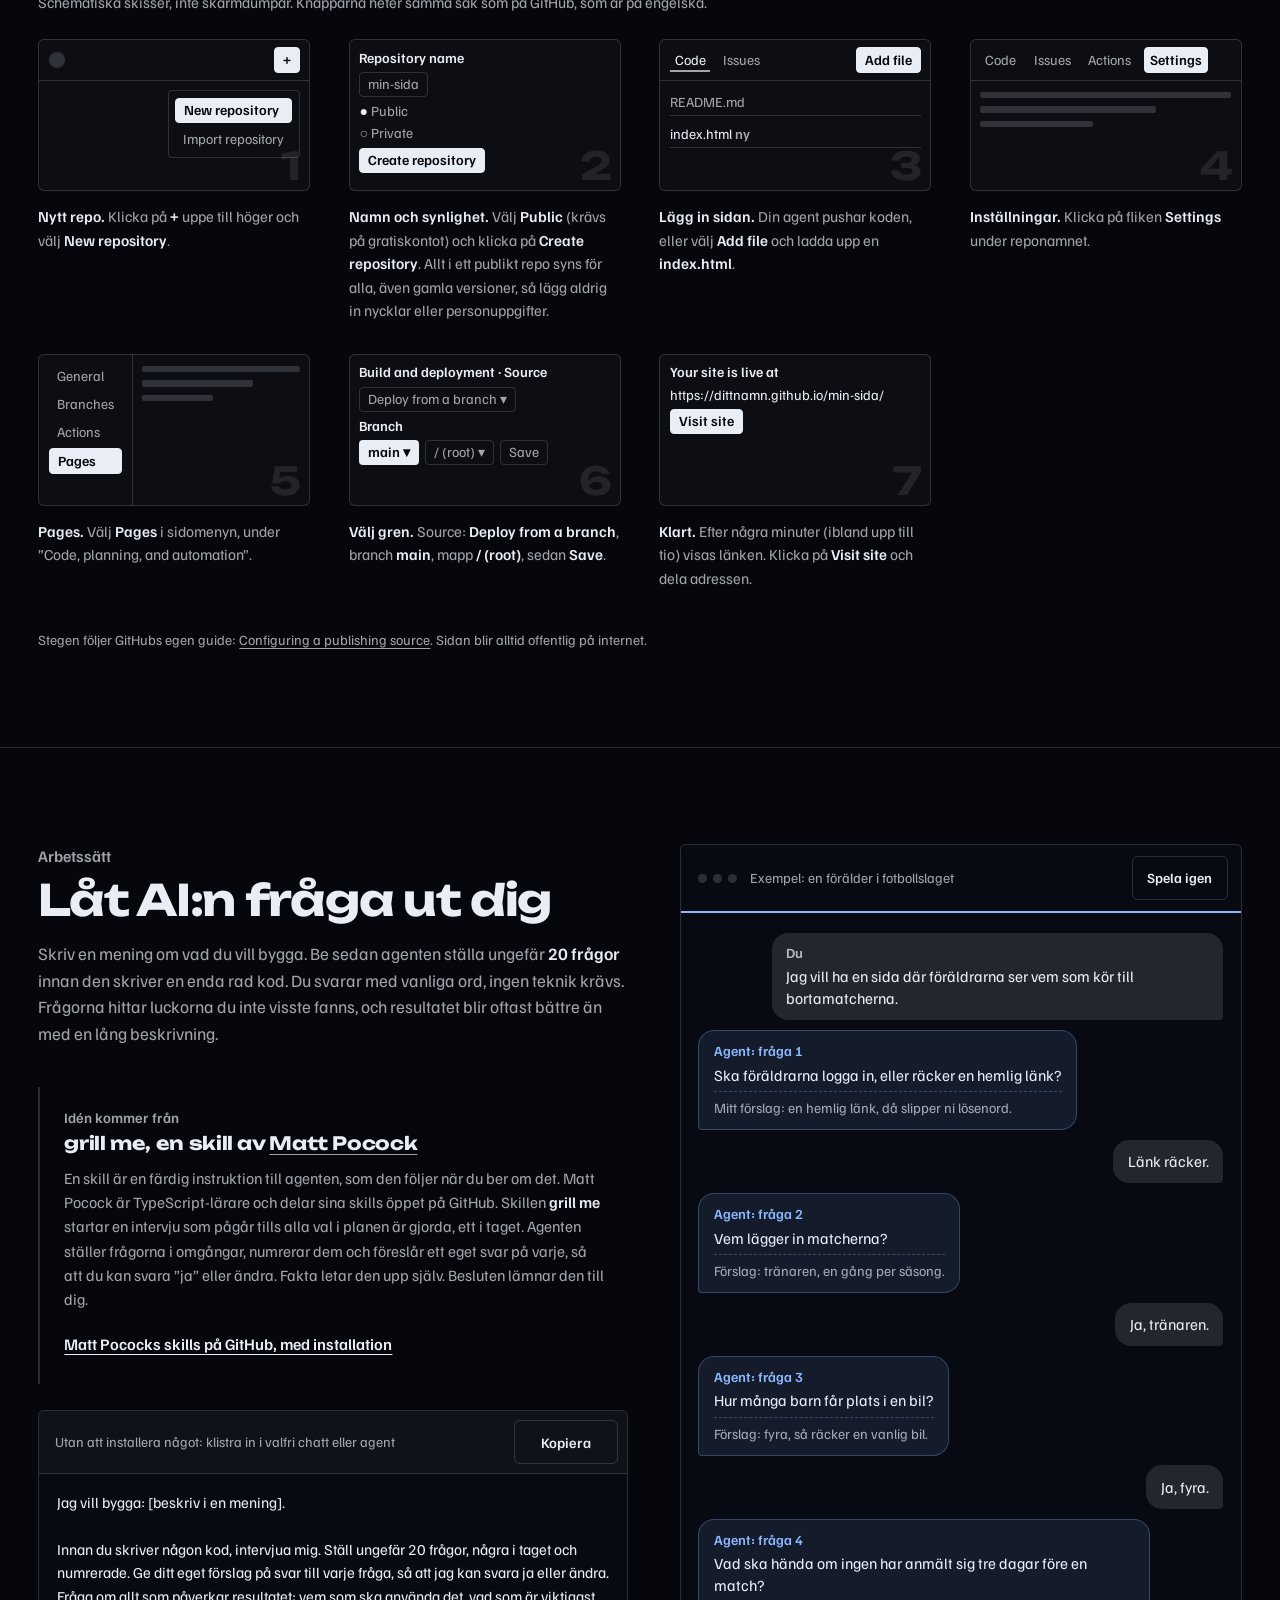
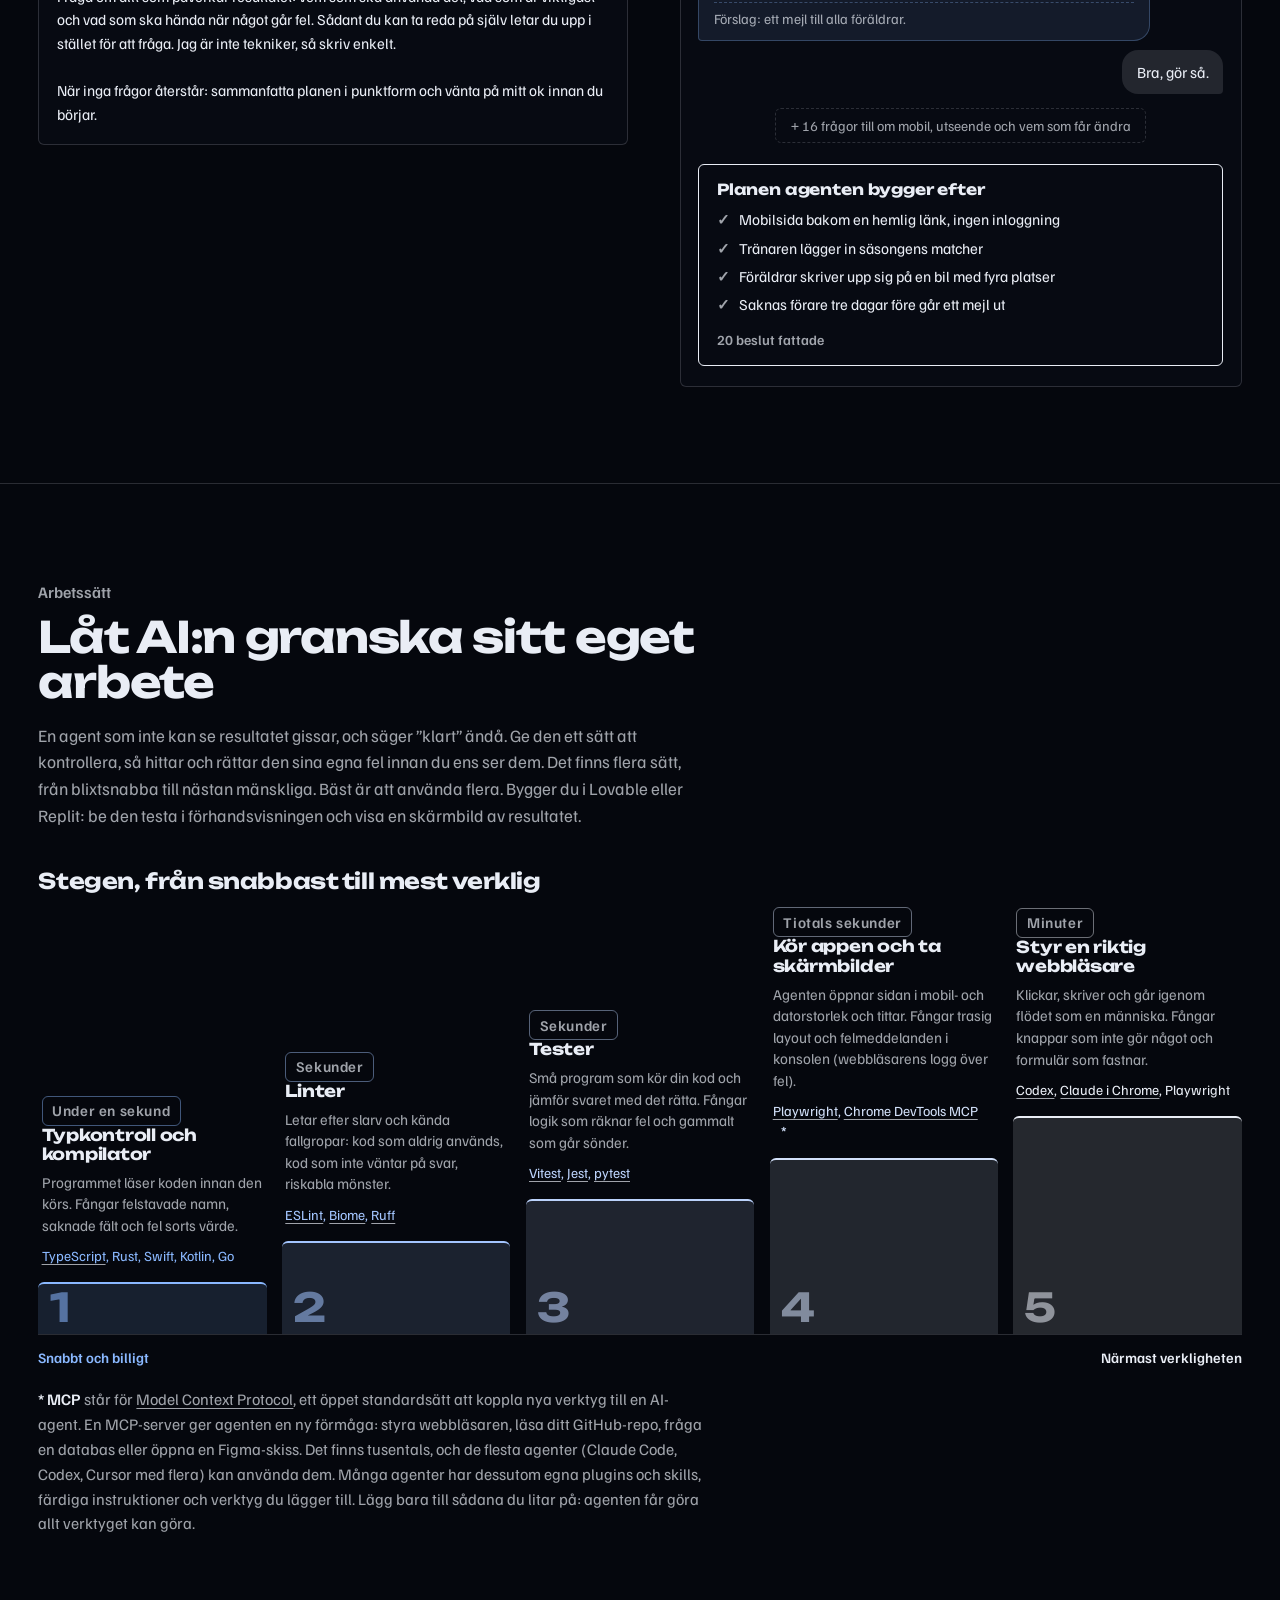
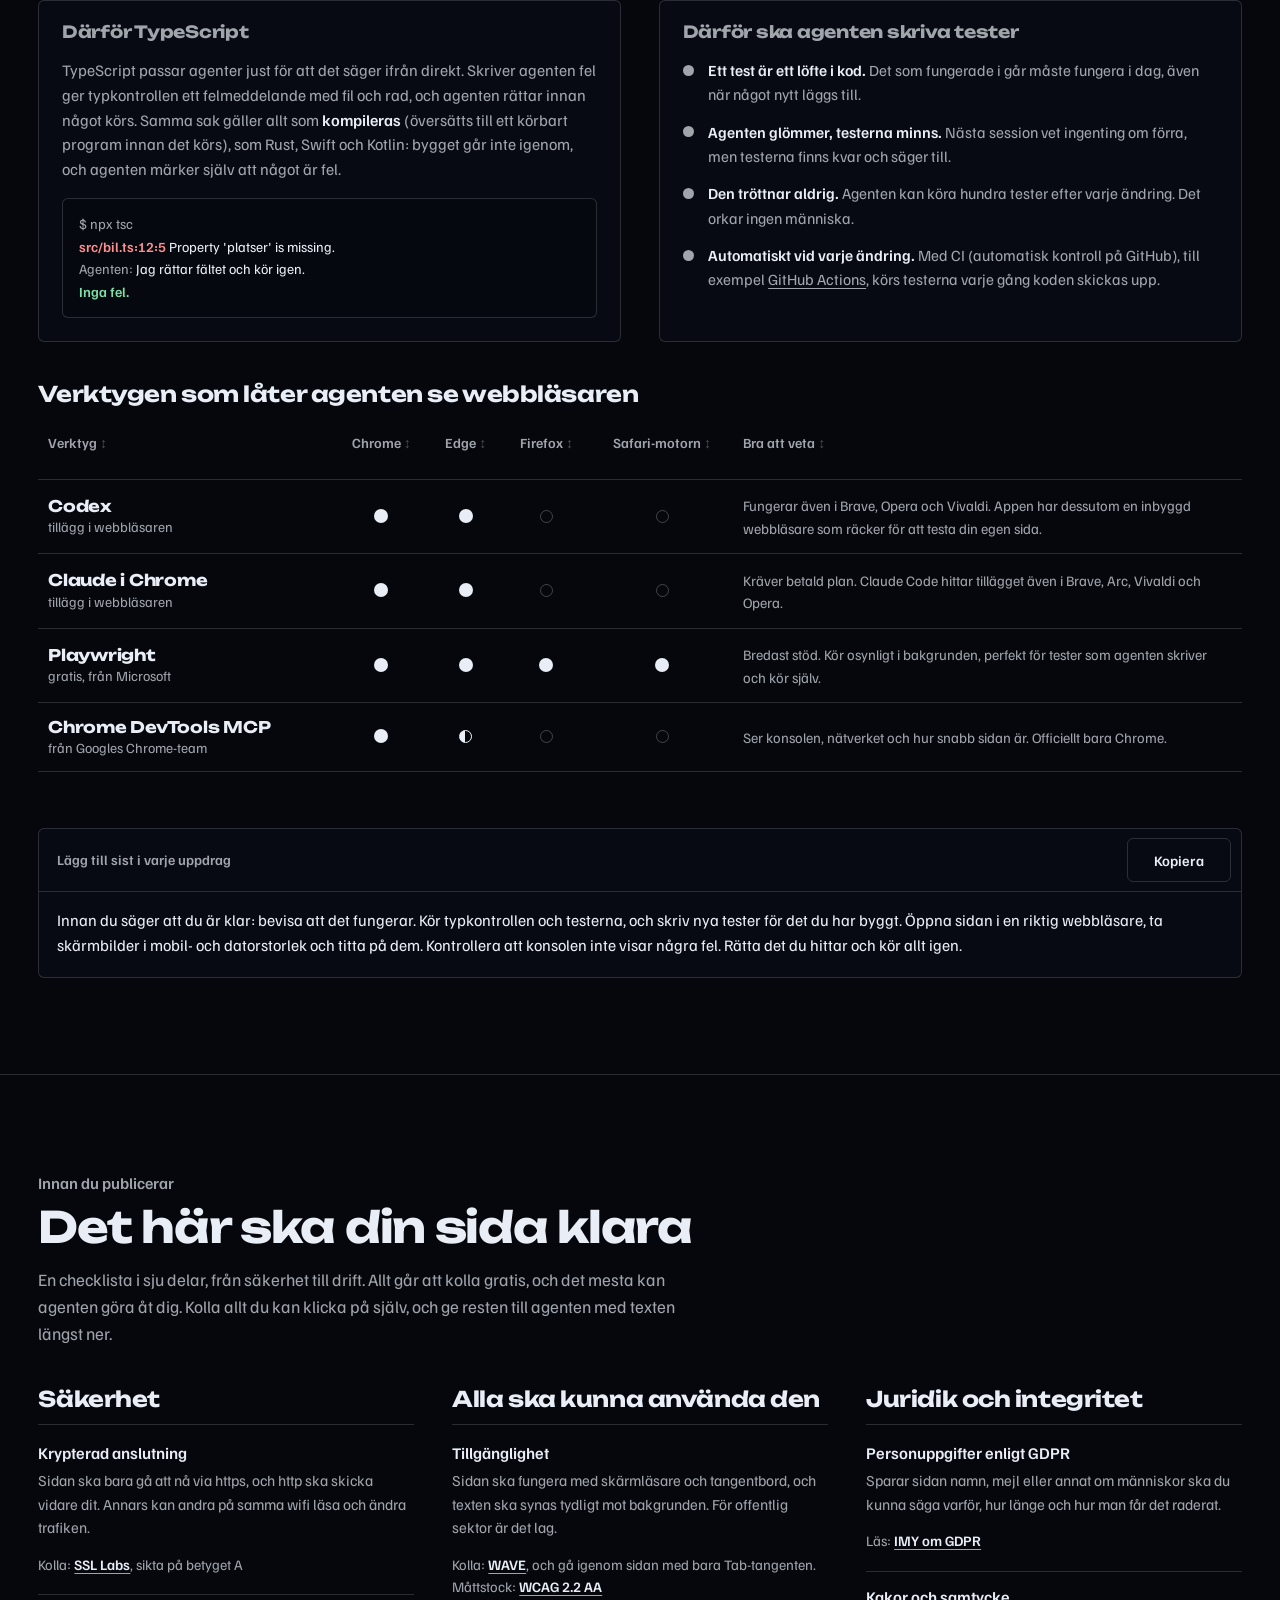
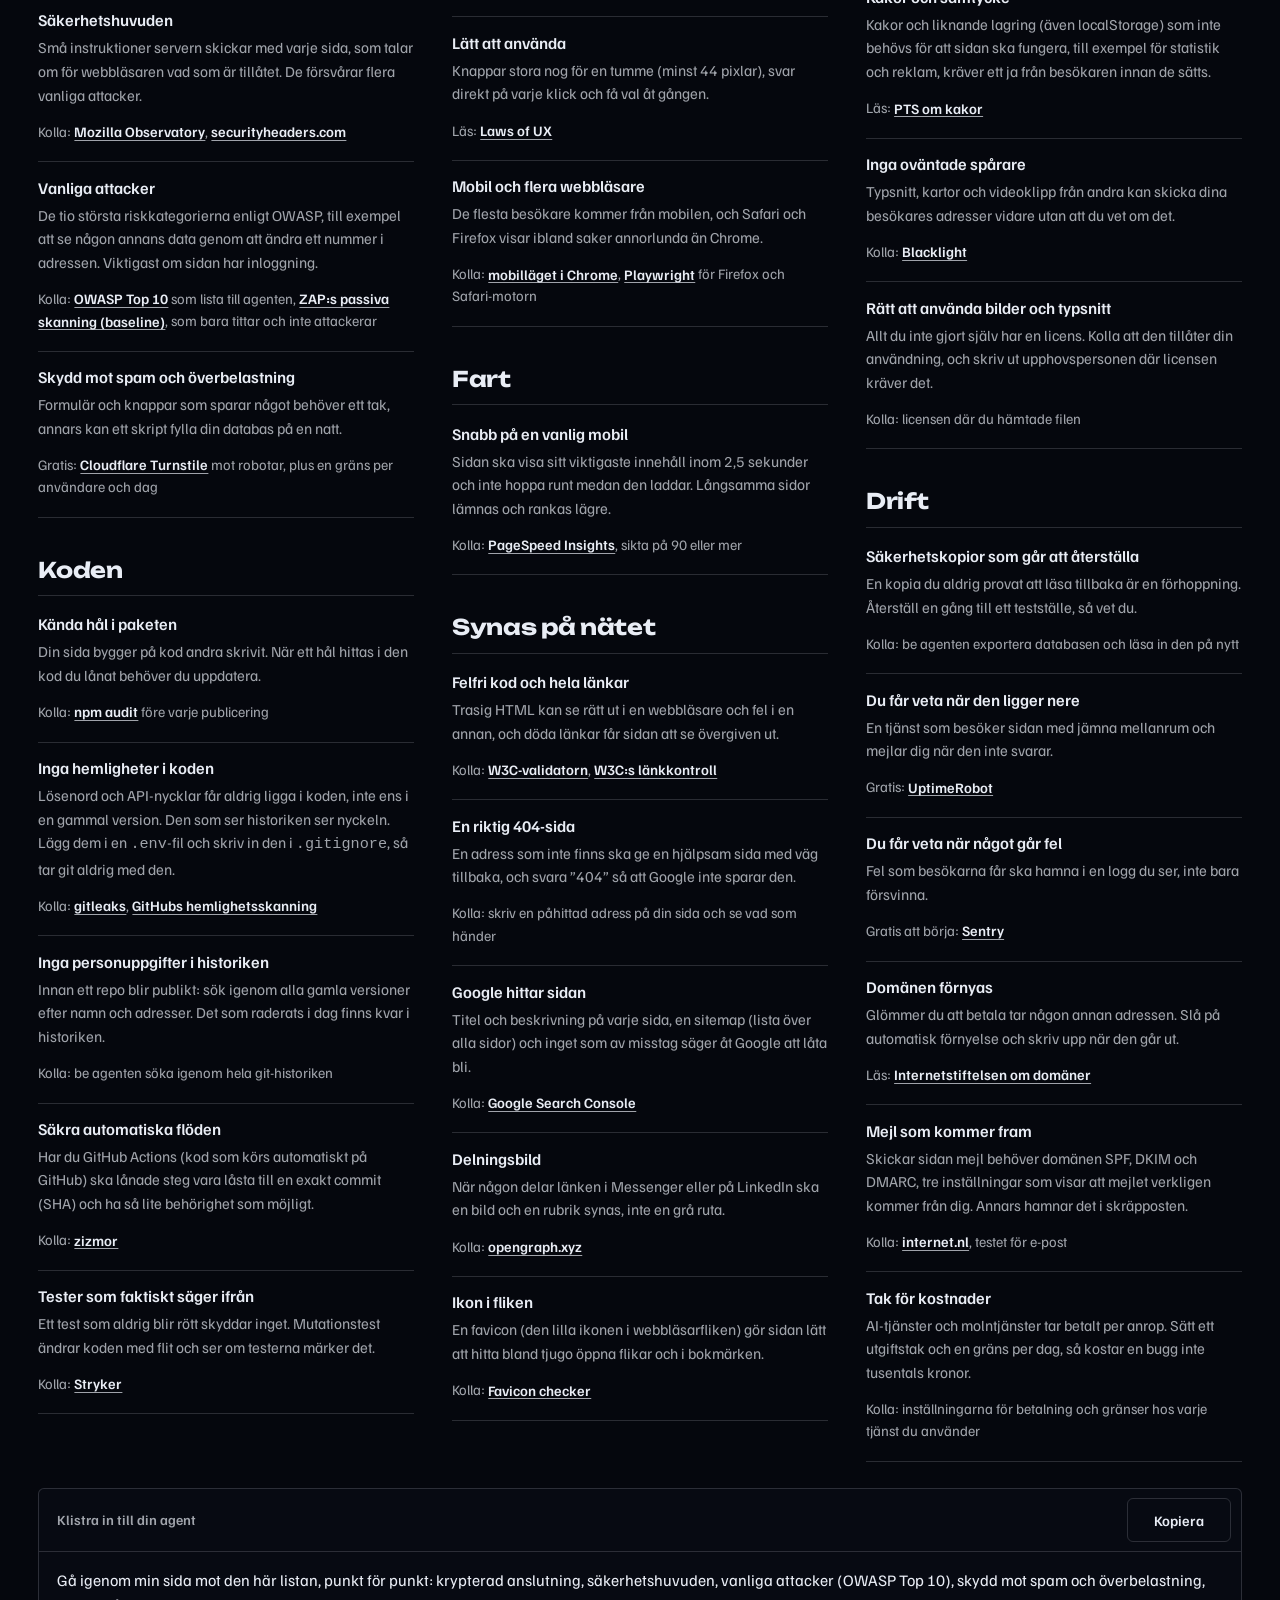
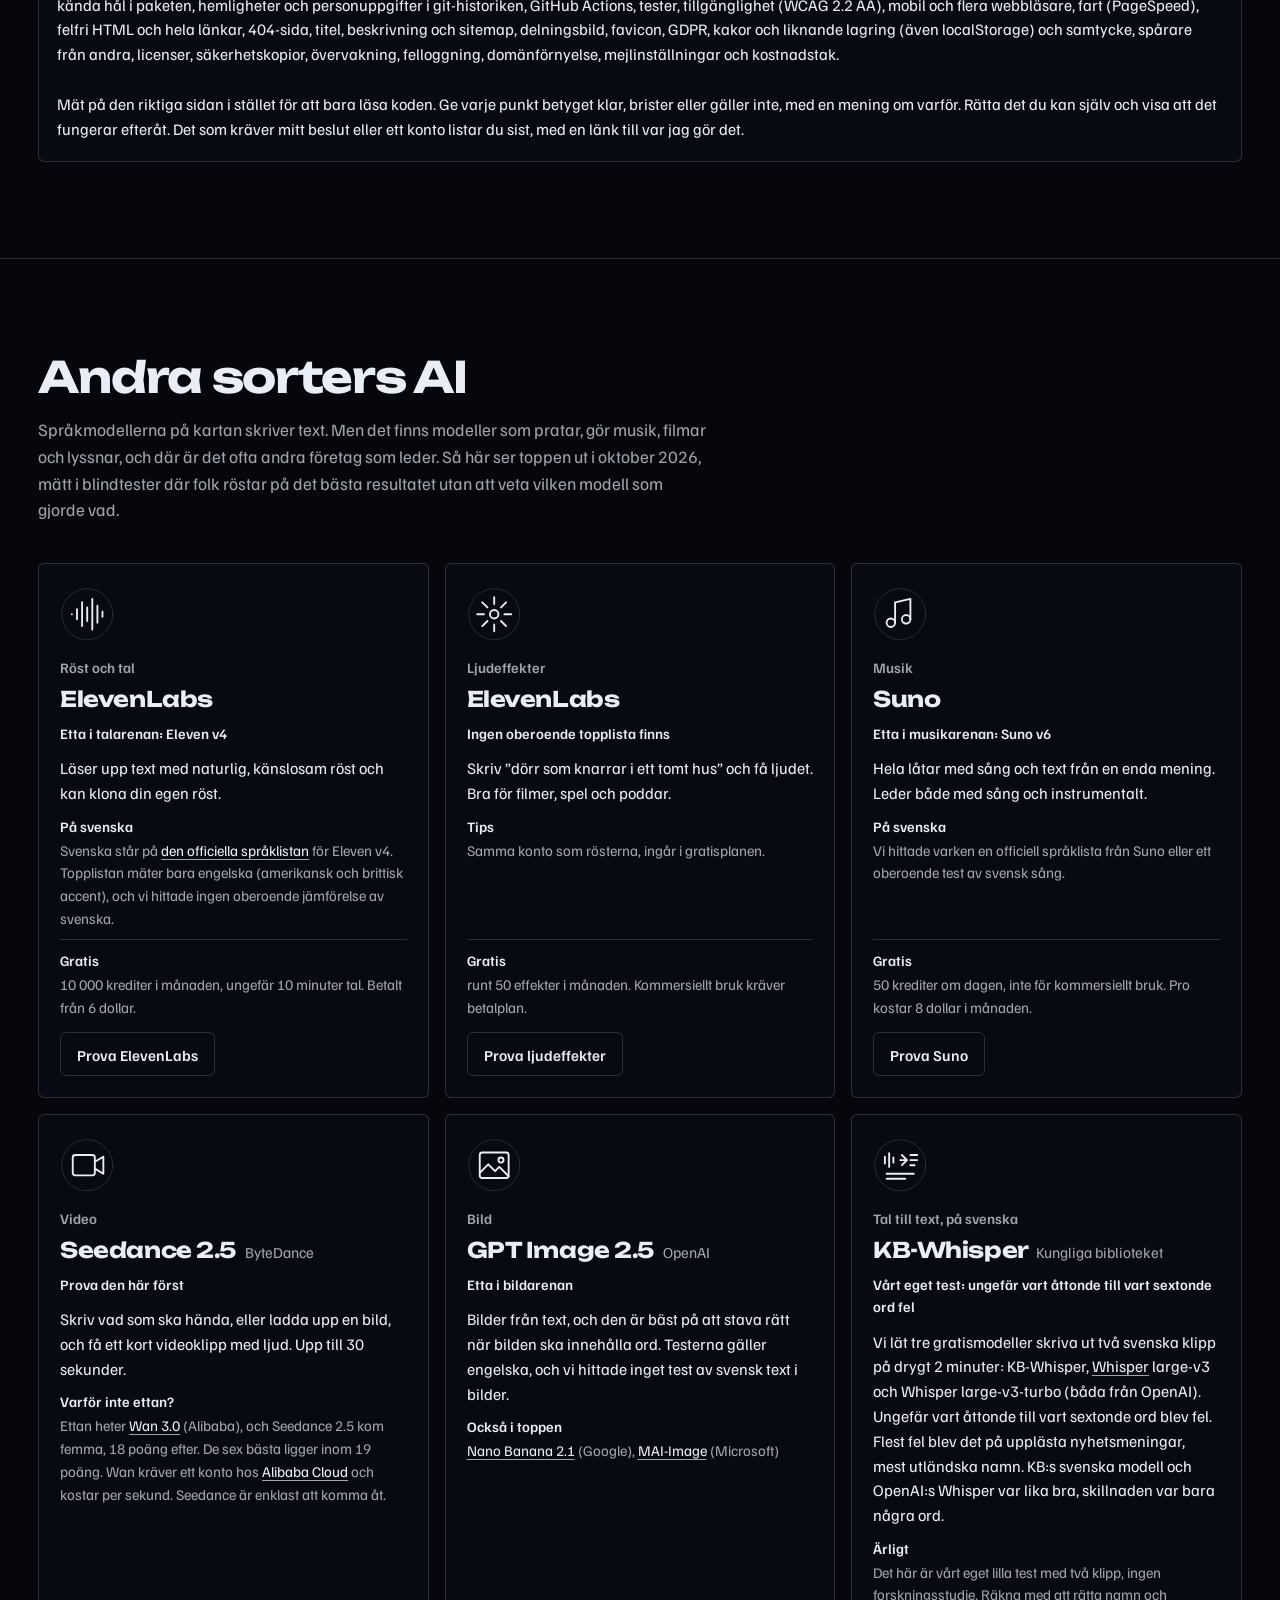
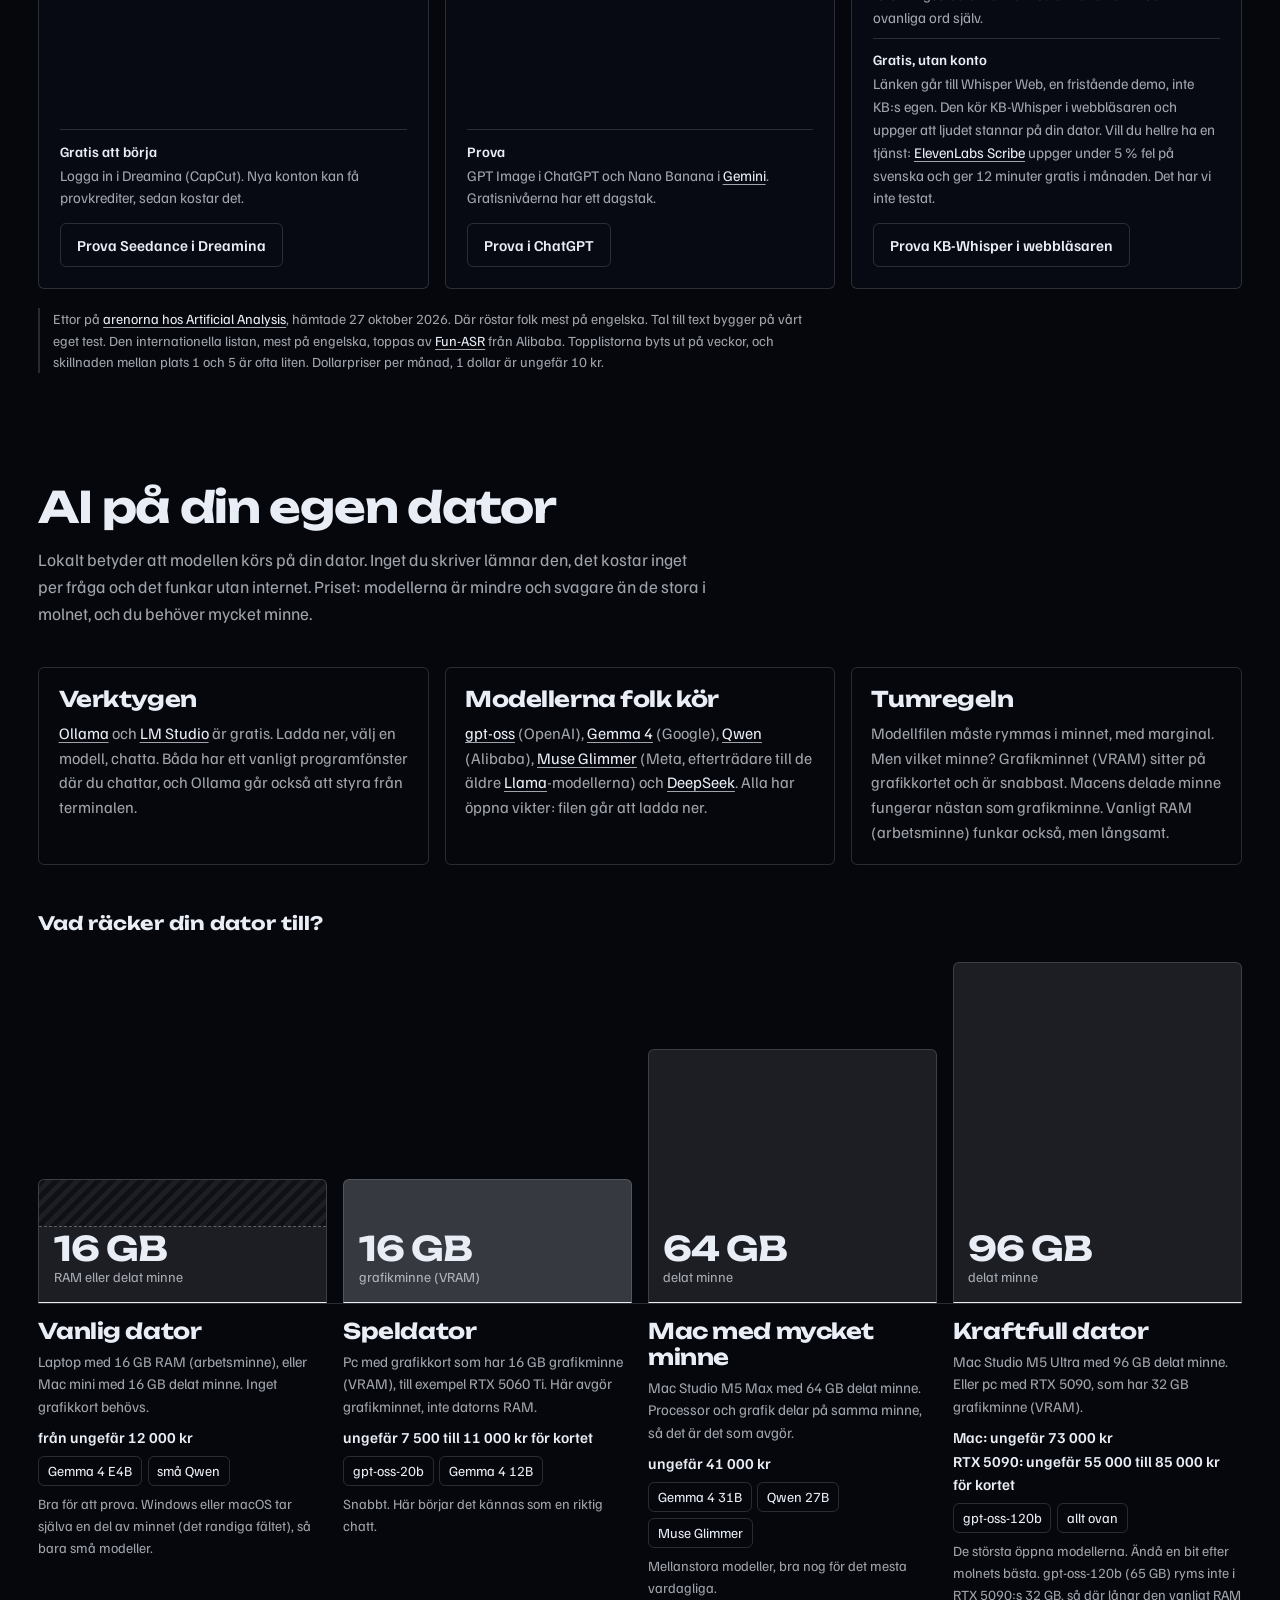
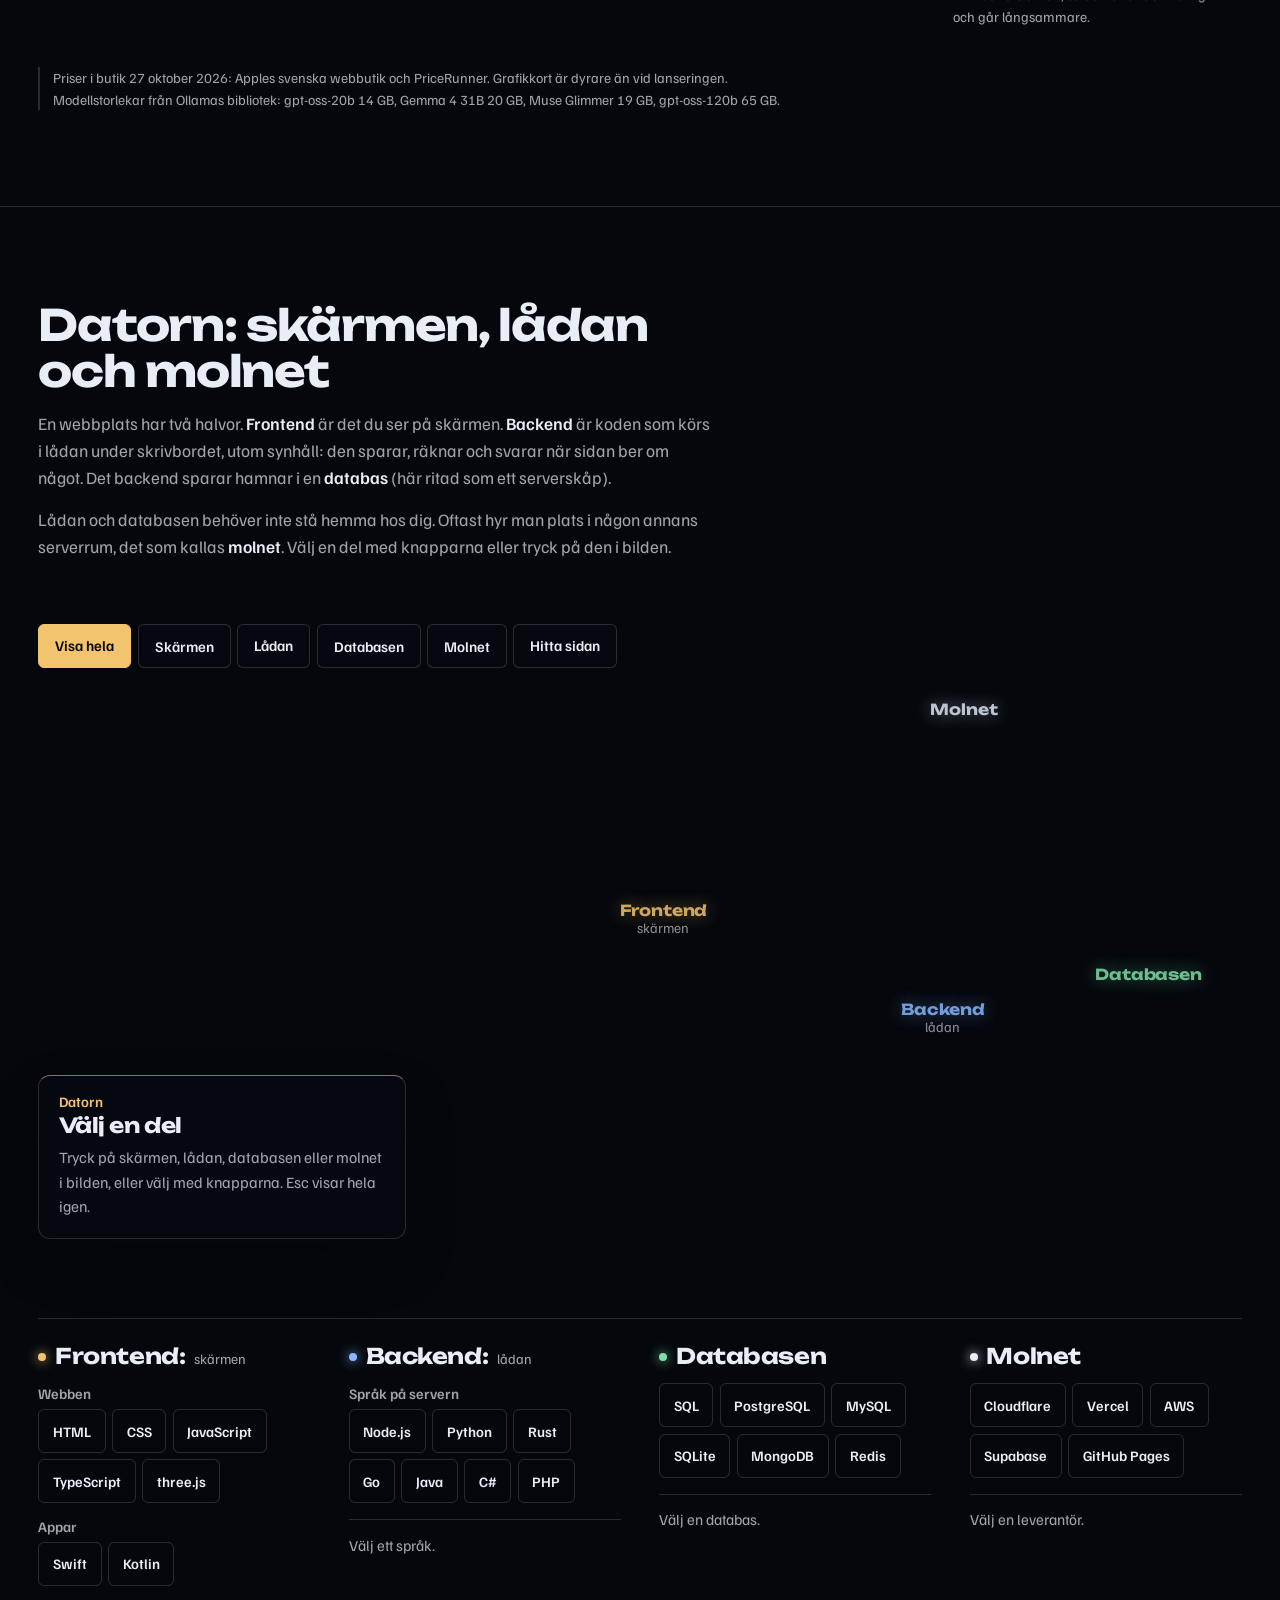
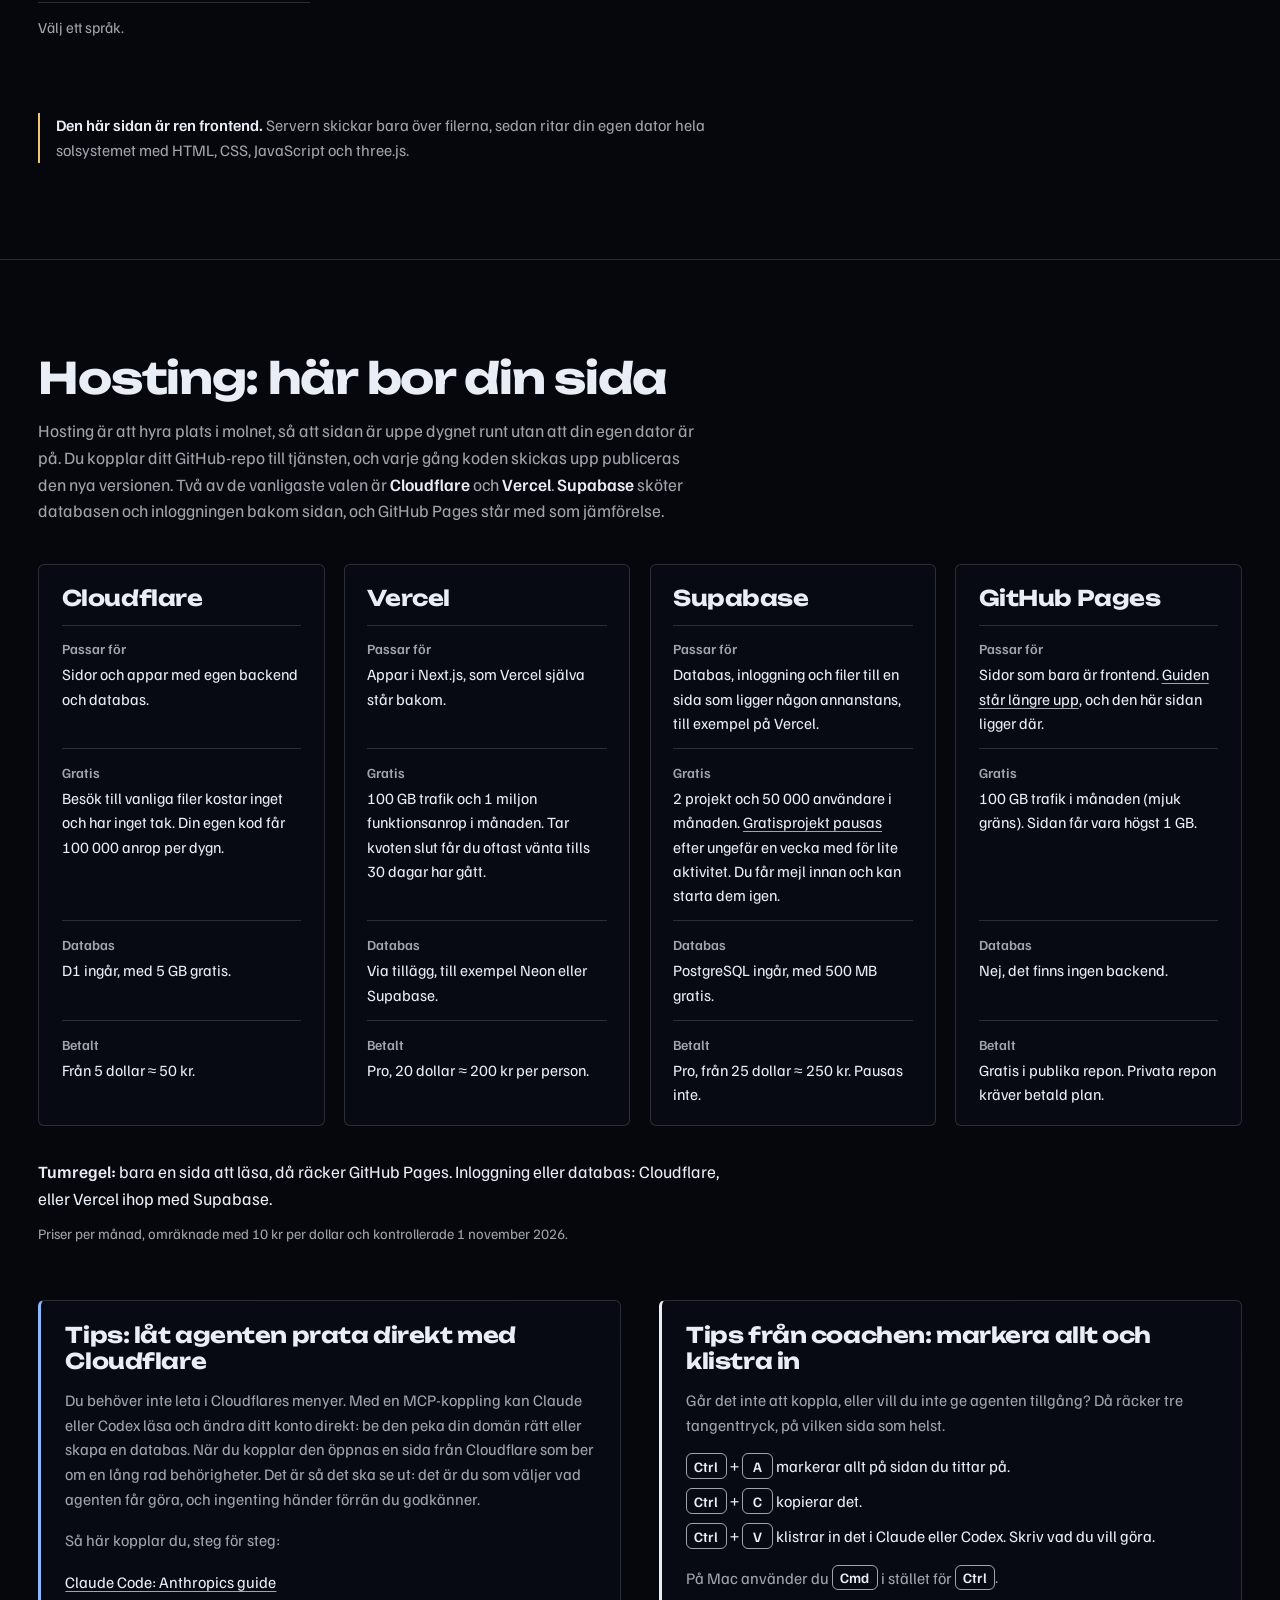
==== commit 582fc9ba: "Merge 78551cd419ccc7a9c2ccc1c55e5f89c3fbb4177b into 710c85df75c78f53210915e9eab2dd45286b6416" ====
--- a/index.html
+++ b/index.html
@@ -208,7 +208,7 @@
   </aside>
   <div class="zoom"><button class="btn" id="zoom-in" type="button" aria-label="Zooma in">+</button><button class="btn" id="zoom-out" type="button" aria-label="Zooma ut">&minus;</button></div>
   <div class="foot"><span data-i18n="hint">Dra för att vrida, klicka på en planet</span><span><span data-i18n="checked">Uppgifterna kontrollerade</span> <span id="checked-date">27 oktober 2026</span></span></div>
-  <a class="cue" href="#start" aria-label="Scrolla ner till innehållet"><svg viewBox="0 0 24 24" width="22" height="22" aria-hidden="true"><path d="M5 9l7 7 7-7" fill="none" stroke="currentColor" stroke-width="2" stroke-linecap="round" stroke-linejoin="round"/></svg></a>
+  <a class="cue" href="#innehall" aria-label="Scrolla ner till innehållet"><svg viewBox="0 0 24 24" width="22" height="22" aria-hidden="true"><path d="M5 9l7 7 7-7" fill="none" stroke="currentColor" stroke-width="2" stroke-linecap="round" stroke-linejoin="round"/></svg></a>
 </section>
 
 <section id="list" class="list" aria-label="Lista">
@@ -348,6 +348,73 @@
 </div>
 </section>
 
+<link rel="stylesheet" href="sections/innehall.css">
+<nav id="innehall" class="toc" aria-labelledby="innehall-h">
+  <h2 id="innehall-h">Innehåll</h2>
+  <ol class="toc-list">
+    <li><a href="#start">Kom igång</a></li>
+    <li><a href="#github">GitHub</a></li>
+    <li><a href="#grilla">Låt AI:n fråga ut dig</a></li>
+    <li><a href="#verifiera">Låt AI:n granska</a></li>
+    <li><a href="#koll">Koll före publicering</a></li>
+    <li><a href="#andra">Andra sorters AI</a></li>
+    <li><a href="#datorn">Datorns delar</a></li>
+    <li><a href="#hosting">Hosting</a></li>
+    <li><a href="#benchmarks">Benchmarks</a></li>
+    <li><a href="#verktyg">Skills, plugins och MCP</a></li>
+    <li><a href="#lar">Lär dig mer</a></li>
+  </ol>
+</nav>
+
+<link rel="stylesheet" href="sections/vag.css">
+<section id="din-vag" class="vag" aria-labelledby="vag-h" hidden>
+  <h2 id="vag-h">Tre frågor, din egen väg</h2>
+  <p class="vag-lede">Svara på det du vet. Varje svar ger ett kort råd och plockar ut de avsnitt du har mest nytta av, i sidans ordning. Ingenting sparas.</p>
+  <form id="vag-form" class="vag-form">
+    <div class="vag-q">
+      <fieldset class="vag-set">
+        <legend>1. Hur vill du bygga?</legend>
+        <label><input type="radio" name="verktyg" id="v-chatt" value="chatt" data-vag="start grilla andra"> Jag vill bara fråga och skriva</label>
+        <label><input type="radio" name="verktyg" id="v-webb" value="webb" data-vag="start github grilla verifiera"> I webbläsaren, utan att installera något</label>
+        <label><input type="radio" name="verktyg" id="v-agent" value="agent" data-vag="start github grilla verifiera verktyg"> Med en kodagent i mina egna filer</label>
+        <div class="vag-svar" aria-live="polite">
+          <p data-svar="v-chatt" hidden>Då räcker chatten: Claude, ChatGPT eller Gemini, gratis att börja med. Du behöver varken kodverktyg eller GitHub.</p>
+          <p data-svar="v-webb" hidden>Lovable eller Replit: du beskriver sidan i en chatt och ser den växa fram. Koppla projektet till GitHub när det blir på riktigt.</p>
+          <p data-svar="v-agent" hidden>Claude Code eller Codex arbetar i dina filer och ditt repo. Skills och MCP lägger du till när du vet vad du saknar.</p>
+        </div>
+      </fieldset>
+      <fieldset class="vag-set">
+        <legend>2. Vad ska sidan göra?</legend>
+        <label><input type="radio" name="hosting" id="h-visa" value="visa" data-vag="github hosting koll"> Bara visa text och bilder</label>
+        <label><input type="radio" name="hosting" id="h-data" value="data" data-vag="datorn hosting koll"> Spara data eller ha inloggning</label>
+        <label><input type="radio" name="hosting" id="h-vet" value="vet" data-vag="datorn hosting koll"> Vet inte än</label>
+        <div class="vag-svar" aria-live="polite">
+          <p data-svar="h-visa" hidden>GitHub Pages räcker, gratis i publika repon. Den här sidan ligger där.</p>
+          <p data-svar="h-data" hidden>Då behövs en backend: Cloudflare med databasen D1, eller Vercel ihop med Supabase.</p>
+          <p data-svar="h-vet" hidden>Börja med en sida som bara visar något. Datorns delar förklarar skillnaden mellan frontend och backend när du behöver den.</p>
+        </div>
+      </fieldset>
+      <fieldset class="vag-set">
+        <legend>3. Vad får det kosta?</legend>
+        <label><input type="radio" name="kostnad" id="k-noll" value="noll" data-vag="start hosting"> Ingenting</label>
+        <label><input type="radio" name="kostnad" id="k-par" value="par" data-vag="start hosting"> Ett par hundra kronor i månaden</label>
+        <label><input type="radio" name="kostnad" id="k-mer" value="mer" data-vag="start hosting koll"> Mer, om sidan behöver det</label>
+        <div class="vag-svar" aria-live="polite">
+          <p data-svar="k-noll" hidden>Gratisnivåerna räcker för att prova men tar slut fort när du bygger. GitHub Pages är gratis i publika repon, och Cloudflare ger din kod 100&nbsp;000 anrop per dygn utan kostnad.</p>
+          <p data-svar="k-par" hidden>Räkna med ungefär 200 till 250&nbsp;kr för verktyget, till exempel Claude Pro eller ChatGPT Plus. Hostingen kan ofta fortfarande vara gratis.</p>
+          <p data-svar="k-mer" hidden>Lägg till betald hosting: Cloudflare från ungefär 50&nbsp;kr, Vercel Pro ungefär 200&nbsp;kr och Supabase Pro ungefär 250&nbsp;kr. Sätt ett kostnadstak innan du publicerar.</p>
+        </div>
+      </fieldset>
+    </div>
+    <div class="vag-ut" id="vag-ut" hidden>
+      <h3 id="vag-lista-h">Din väg genom sidan</h3>
+      <ol class="vag-lista" id="vag-lista" aria-labelledby="vag-lista-h"></ol>
+      <button class="btn" type="reset">Börja om</button>
+    </div>
+  </form>
+</section>
+<script src="sections/vag.js" defer></script>
+
 <!--sections:start-->
 <link rel="stylesheet" href="sections/start.css">
 <section id="start" class="sec" aria-labelledby="start-h">
--- a/sections/innehall.css
+++ b/sections/innehall.css
@@ -0,0 +1,9 @@
+/* Innehåll: the eleven sections in page order, right under the map. The cue arrow points here. */
+.toc { max-width: var(--wrap); margin: 0 auto; padding: var(--sec-pad) var(--gutter) 0; }
+.toc h2 { font: 700 clamp(1.05rem, 0.95rem + 0.5vw, 1.35rem)/1.2 var(--display); letter-spacing: -0.02em; margin: 0 0 1rem; }
+.toc-list { list-style: none; margin: 0; padding: 0; counter-reset: toc; display: grid; grid-template-columns: repeat(auto-fill, minmax(min(100%, 15rem), 1fr)); gap: 0 var(--gutter); }
+.toc-list li { counter-increment: toc; border-top: 1px solid var(--line); }
+.toc-list a { display: flex; align-items: center; gap: 0.8rem; min-height: 44px; padding: 0.35rem 0; color: var(--text); text-decoration: none; }
+.toc-list a::before { content: counter(toc, decimal-leading-zero); content: counter(toc, decimal-leading-zero) / ""; font: 700 0.8rem/1 var(--display); color: var(--muted); min-width: 1.6rem; }
+.toc-list a:hover { text-decoration: underline; text-underline-offset: 0.2em; }
+.toc-list a:hover::before { color: var(--star); }
--- a/sections/vag.css
+++ b/sections/vag.css
@@ -0,0 +1,16 @@
+/* Tre frågor, din egen väg: verktyg, hosting och kostnad. Hidden until sections/vag.js runs (it does nothing without JS). */
+.vag { max-width: var(--wrap); margin: 0 auto; padding: 2.5rem var(--gutter) 0; }
+.vag h2 { font: 700 clamp(1.05rem, 0.95rem + 0.5vw, 1.35rem)/1.2 var(--display); letter-spacing: -0.02em; margin: 0 0 0.6rem; }
+.vag-lede { color: var(--muted); max-width: 42rem; margin: 0 0 1.5rem; }
+.vag-q { display: grid; grid-template-columns: repeat(auto-fit, minmax(min(100%, 18rem), 1fr)); gap: 1rem; }
+.vag-set { border: 1px solid var(--line); border-radius: var(--radius); padding: 1rem 1.2rem 1.2rem; margin: 0; min-width: 0; }
+.vag-set legend { font: 700 1rem/1.2 var(--display); padding: 0 0.4rem; margin-left: -0.4rem; }
+.vag-set label { display: flex; align-items: center; gap: 0.7rem; min-height: 44px; cursor: pointer; }
+.vag-set input { width: 1.15rem; height: 1.15rem; margin: 0; flex: none; accent-color: var(--star); }
+.vag-set label:has(:checked) { font-weight: 600; }
+.vag-svar p { margin: 0.8rem 0 0; padding-top: 0.8rem; border-top: 1px solid var(--line); color: var(--muted); }
+.vag-ut { margin-top: 1.5rem; }
+.vag-ut h3 { font: 700 1rem/1.2 var(--display); margin: 0 0 0.6rem; }
+.vag-lista { margin: 0 0 1rem; padding-left: 1.4rem; display: flex; flex-wrap: wrap; column-gap: 2rem; }
+.vag-lista li { padding-left: 0.2rem; }
+.vag-lista a { display: inline-flex; align-items: center; min-height: 44px; }
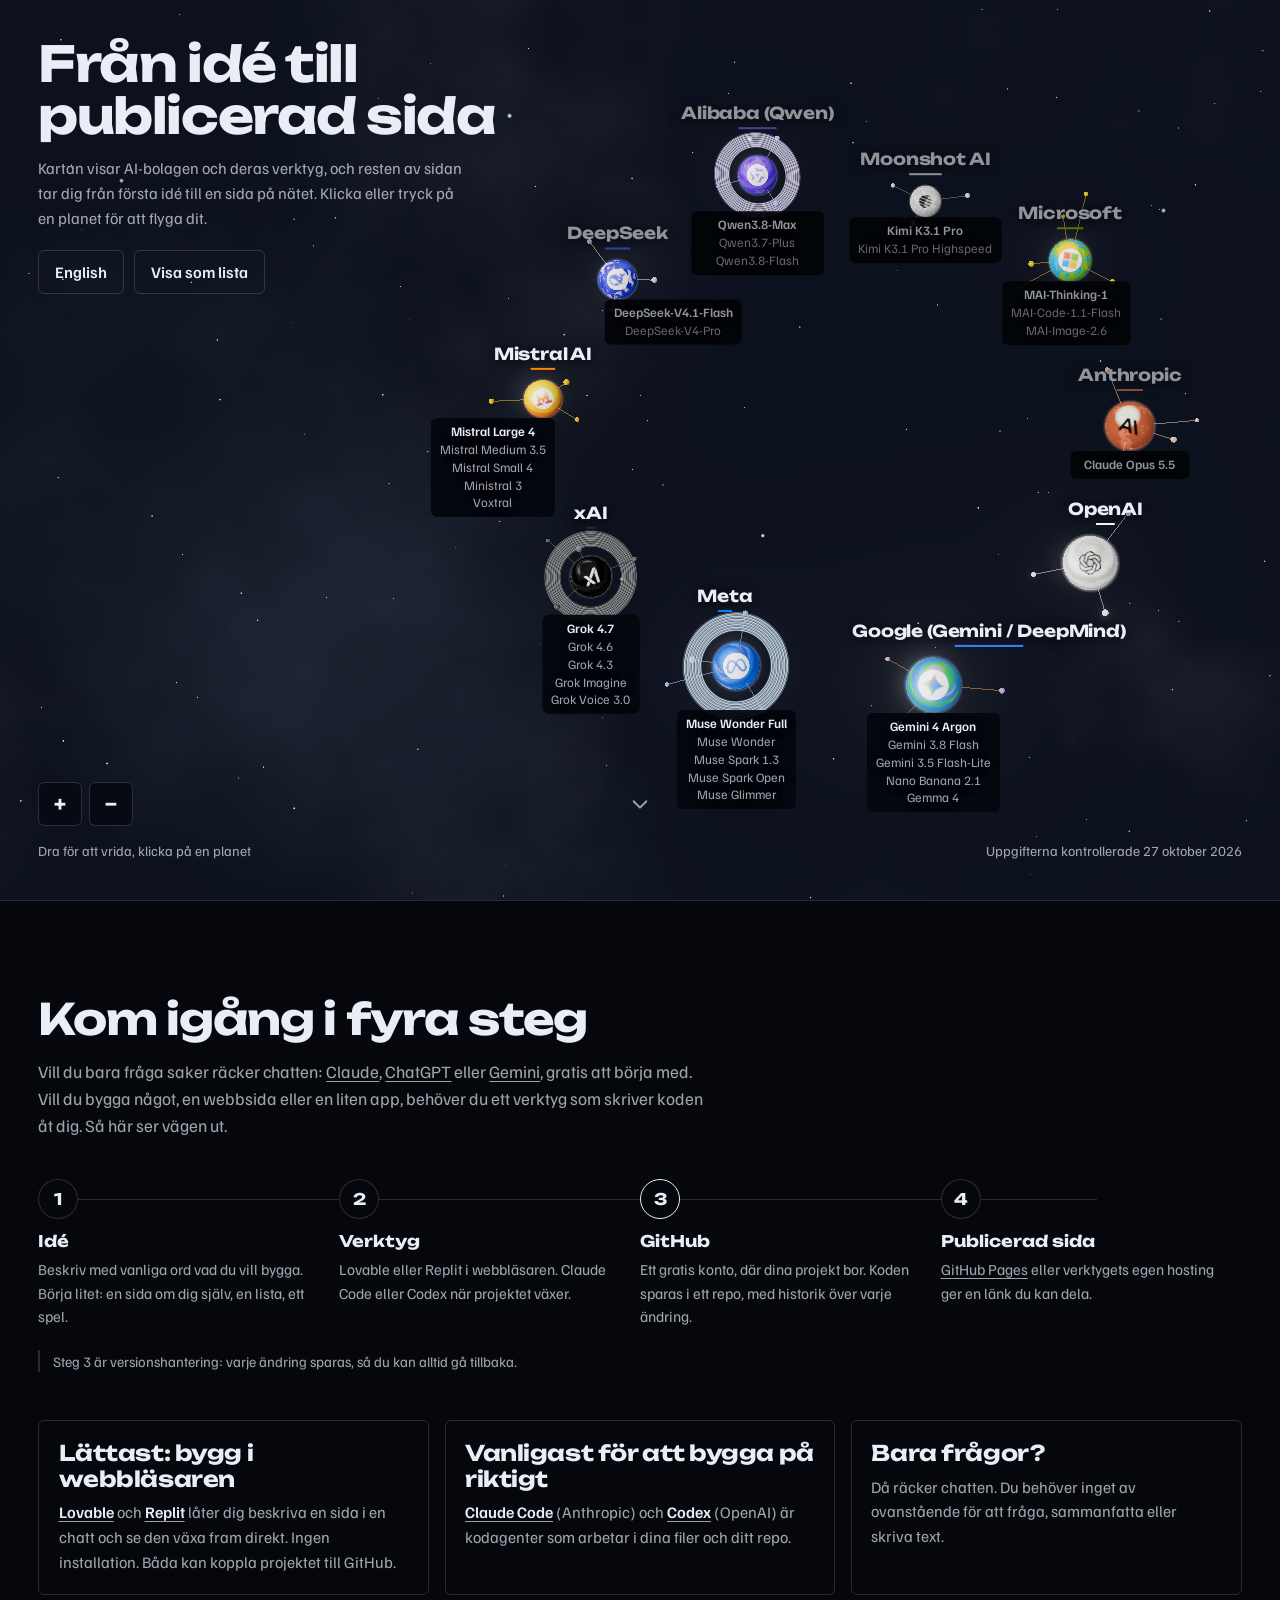
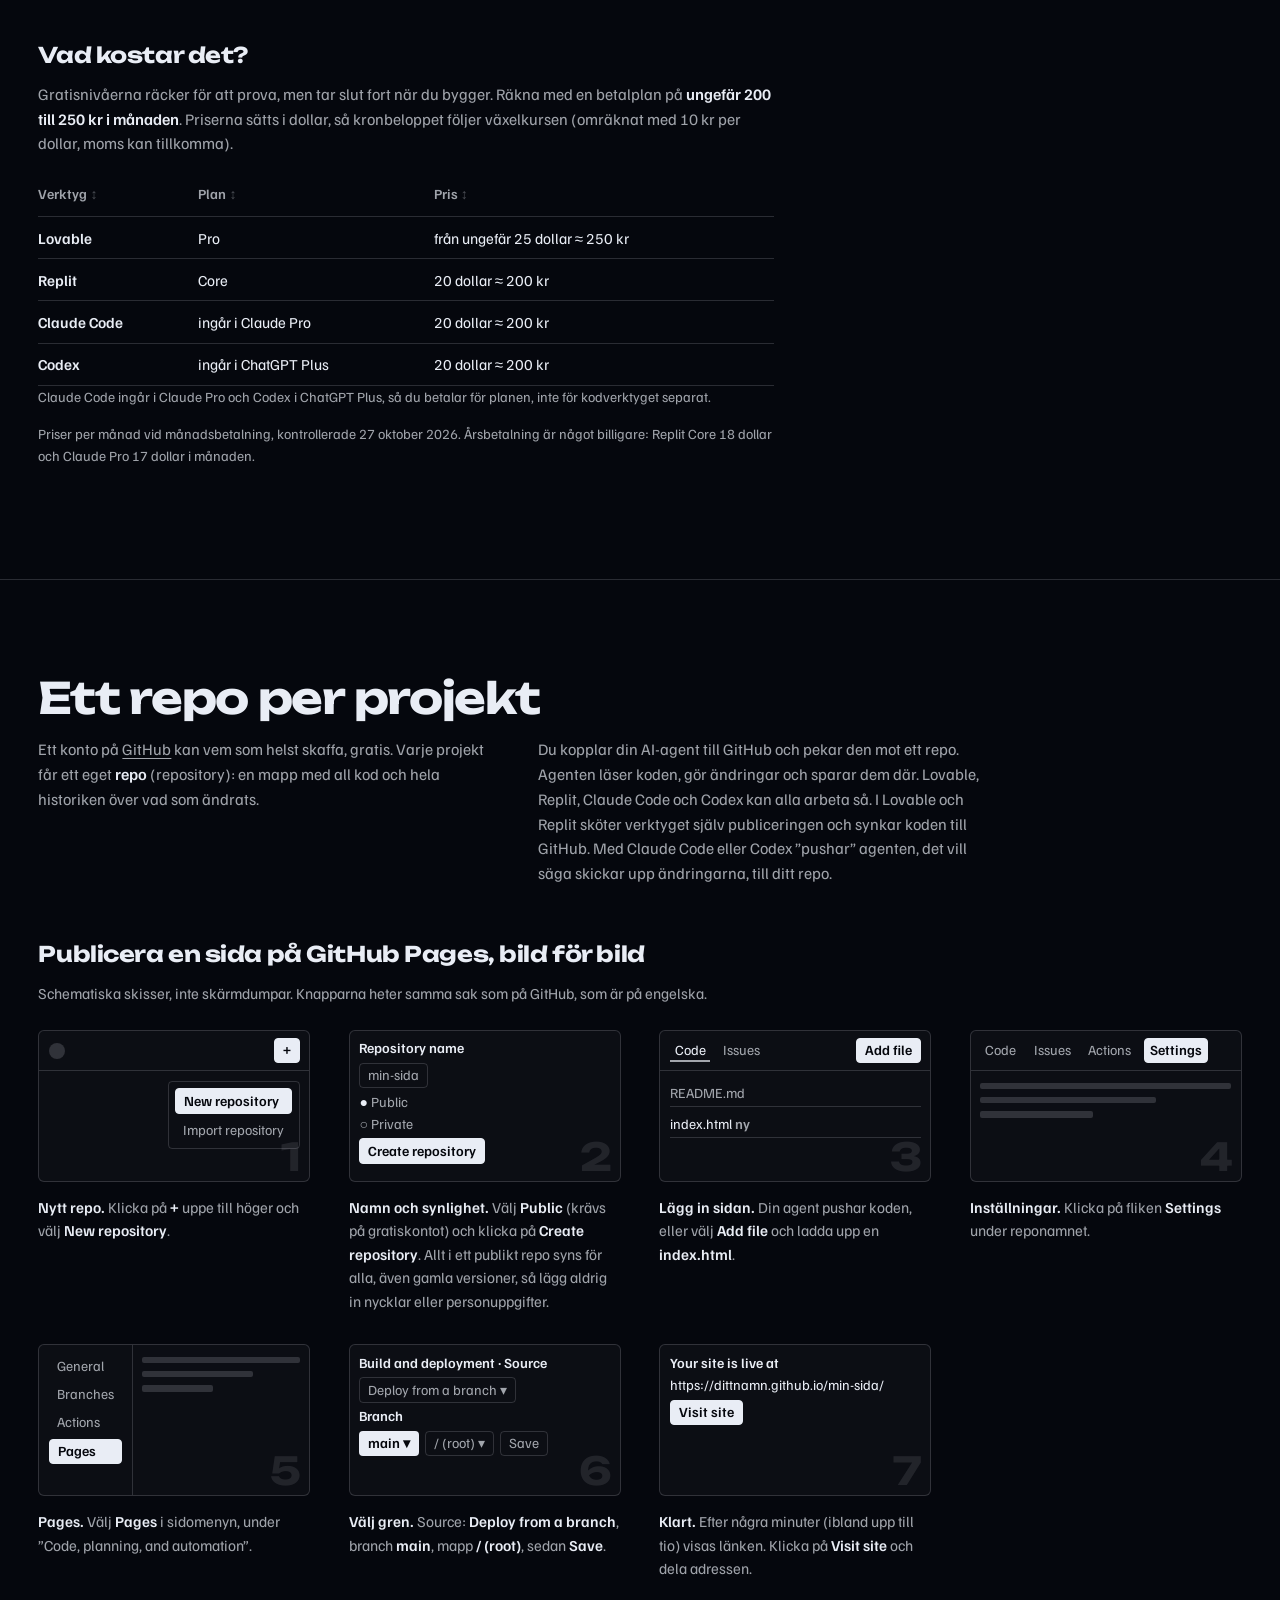
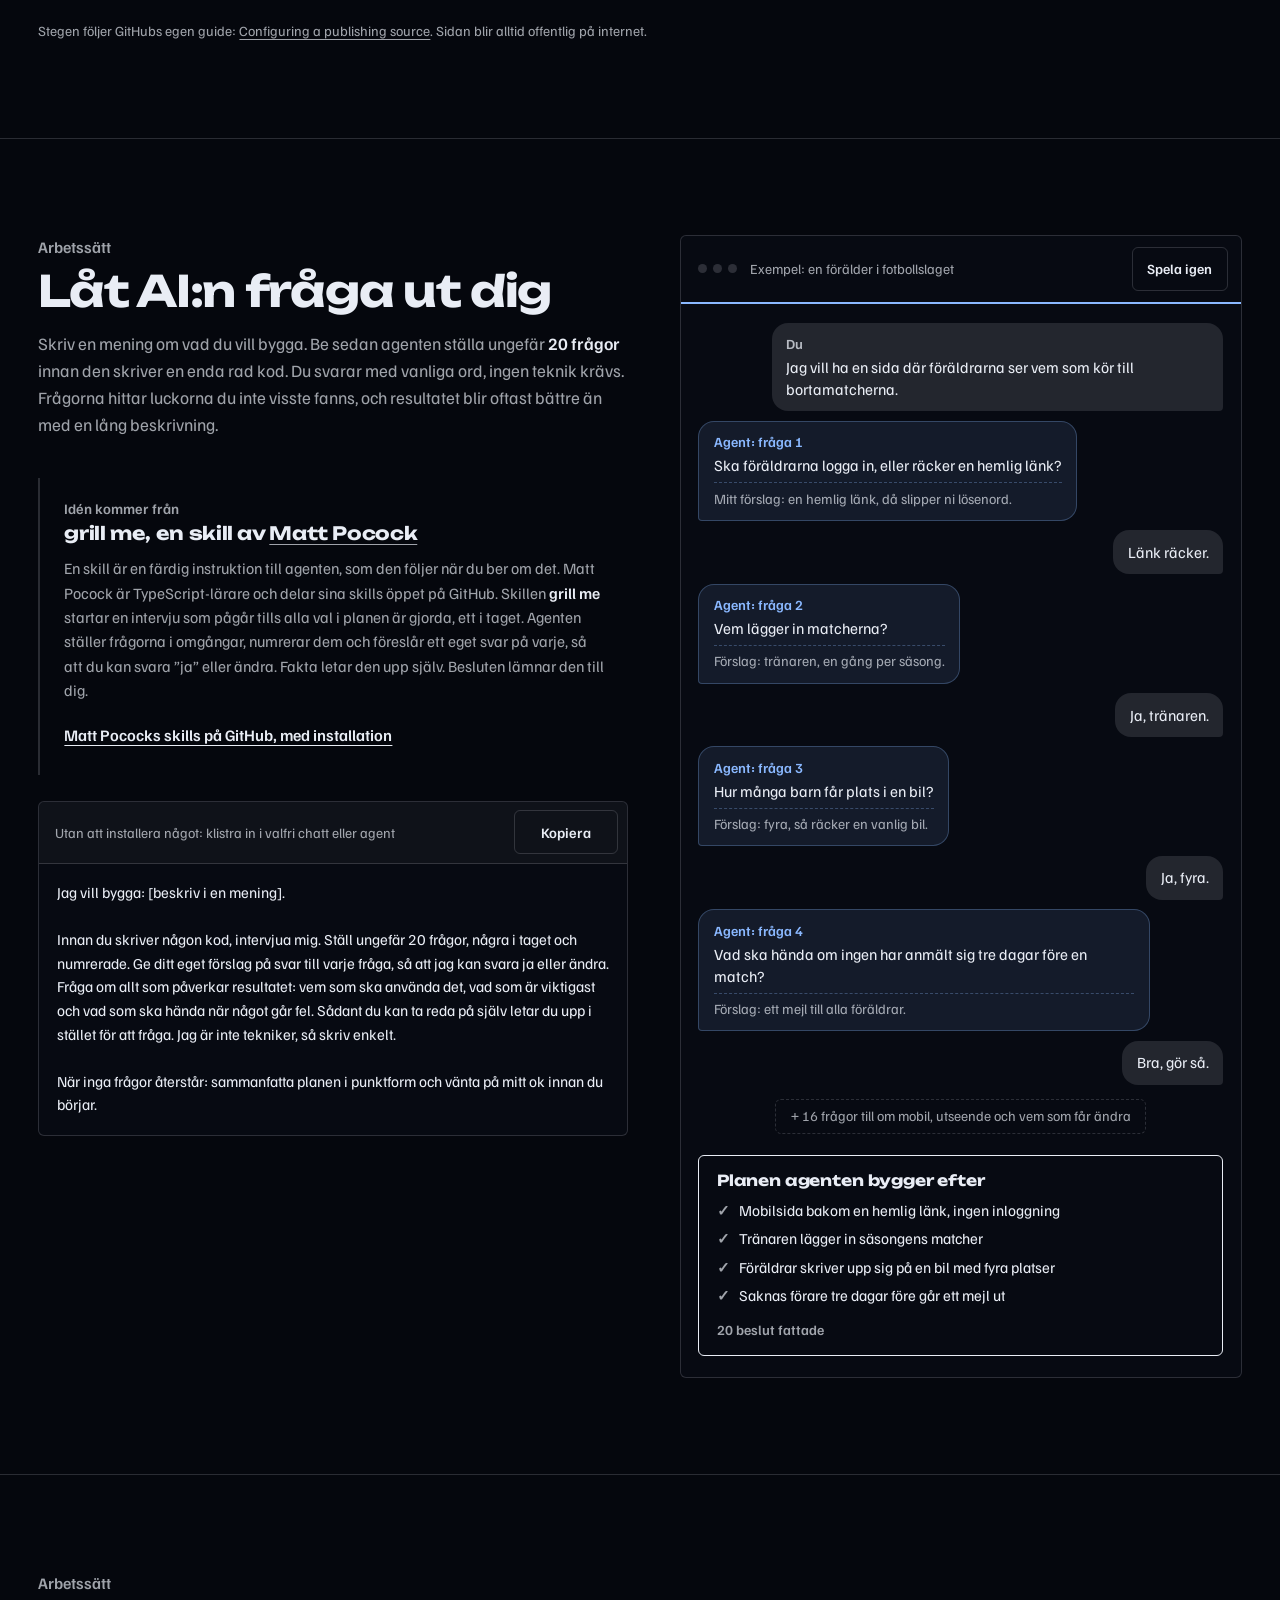
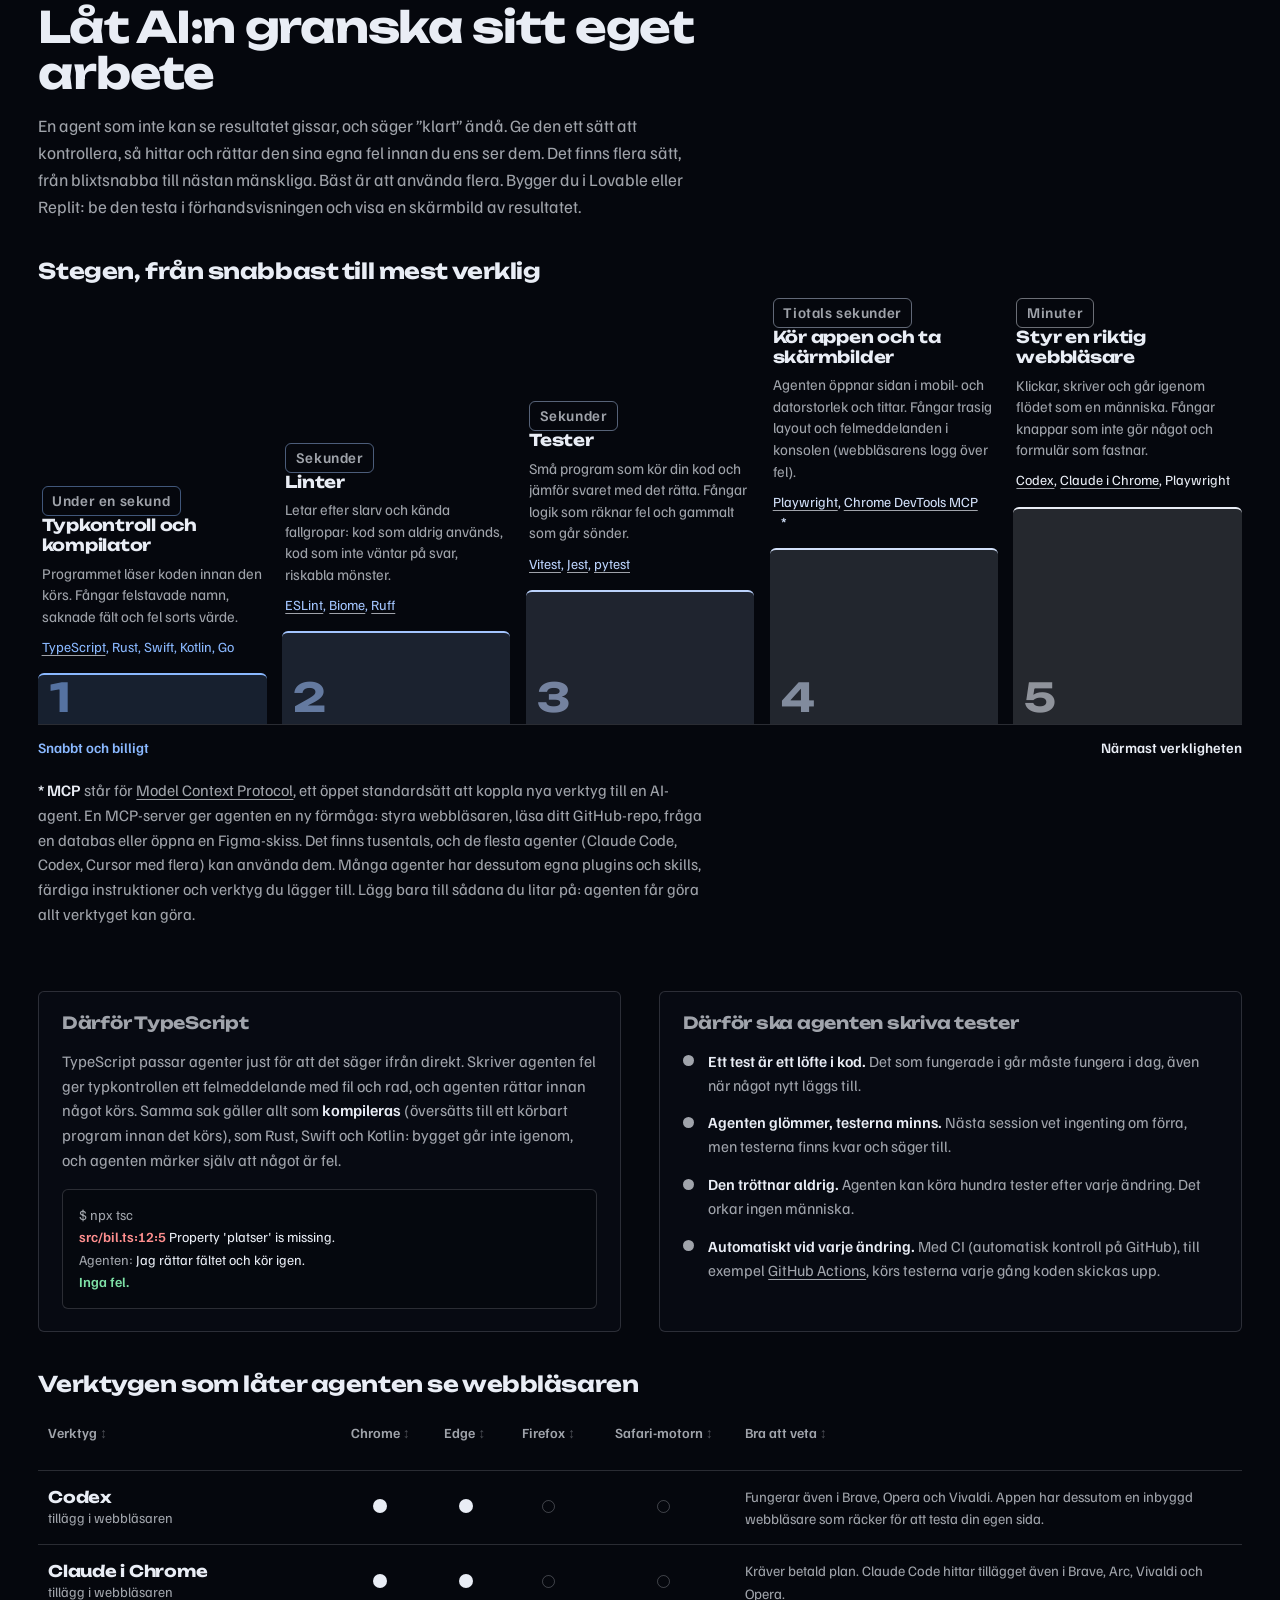
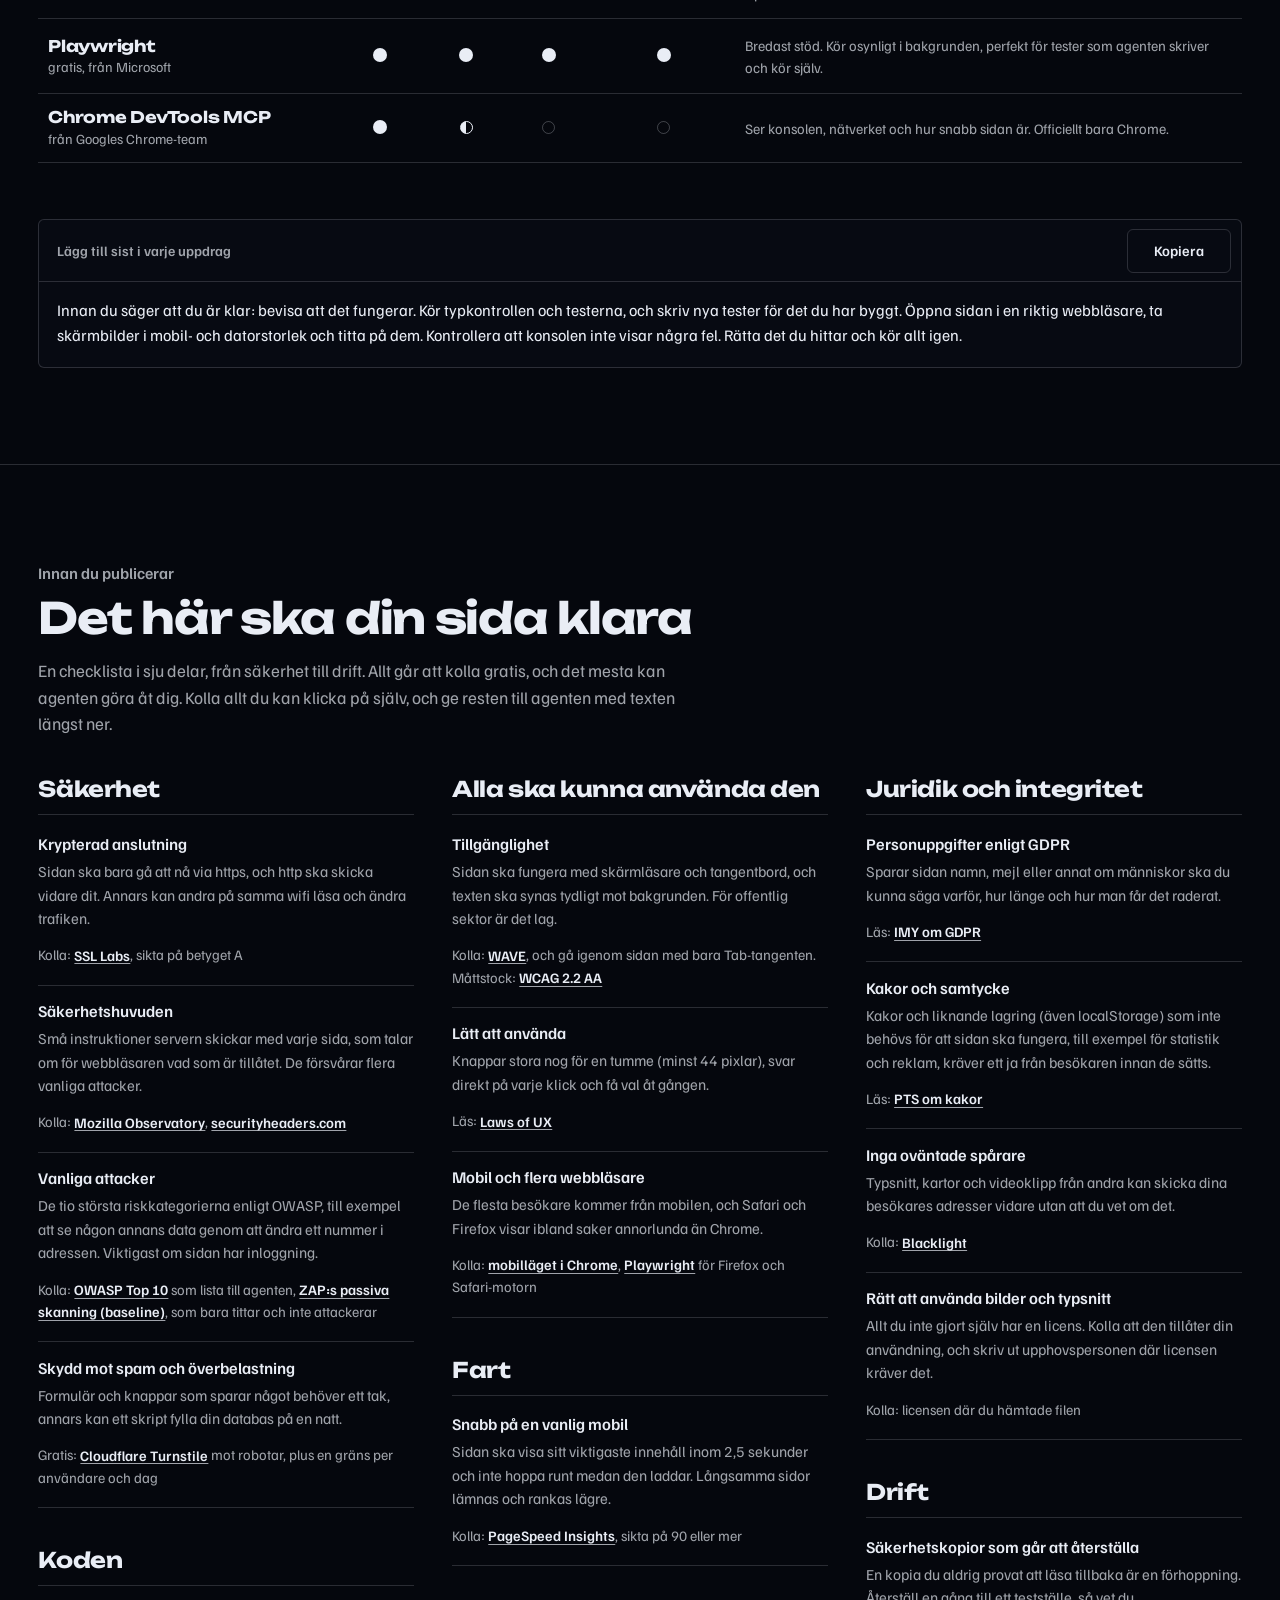
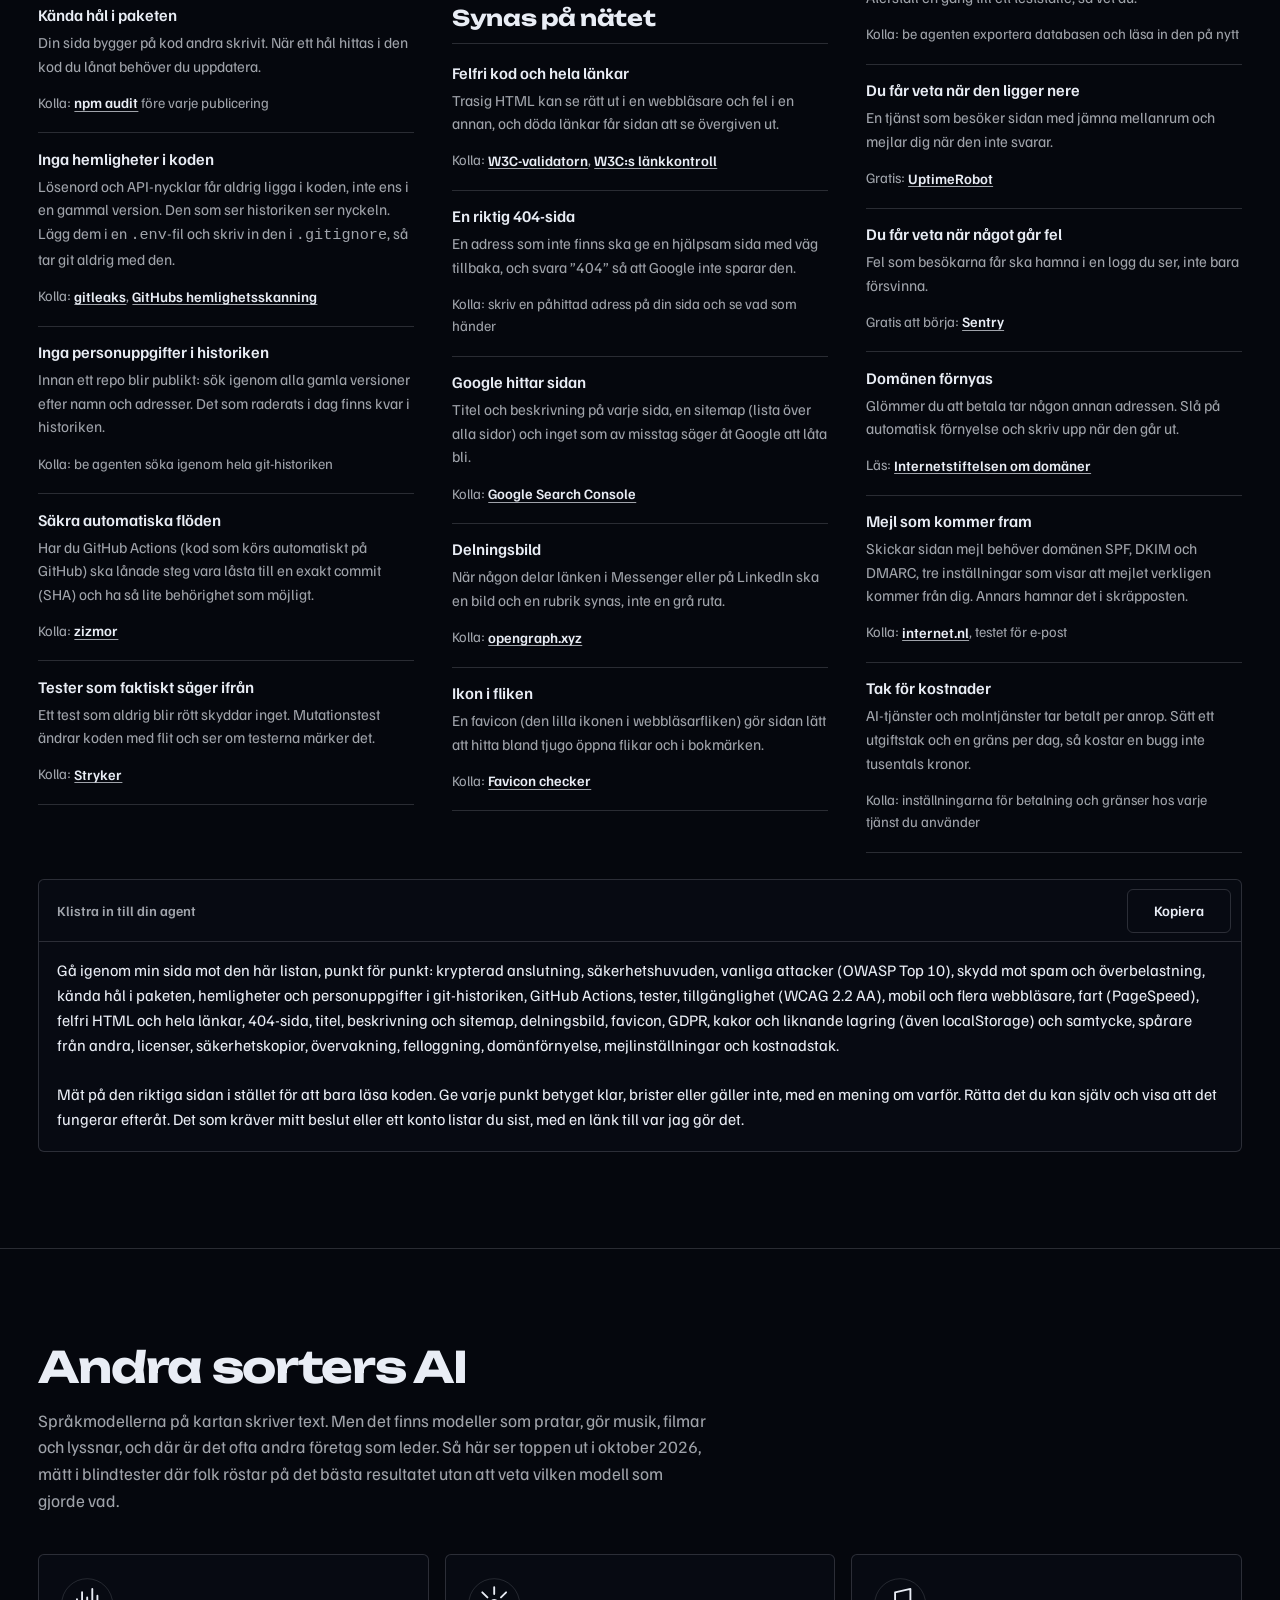
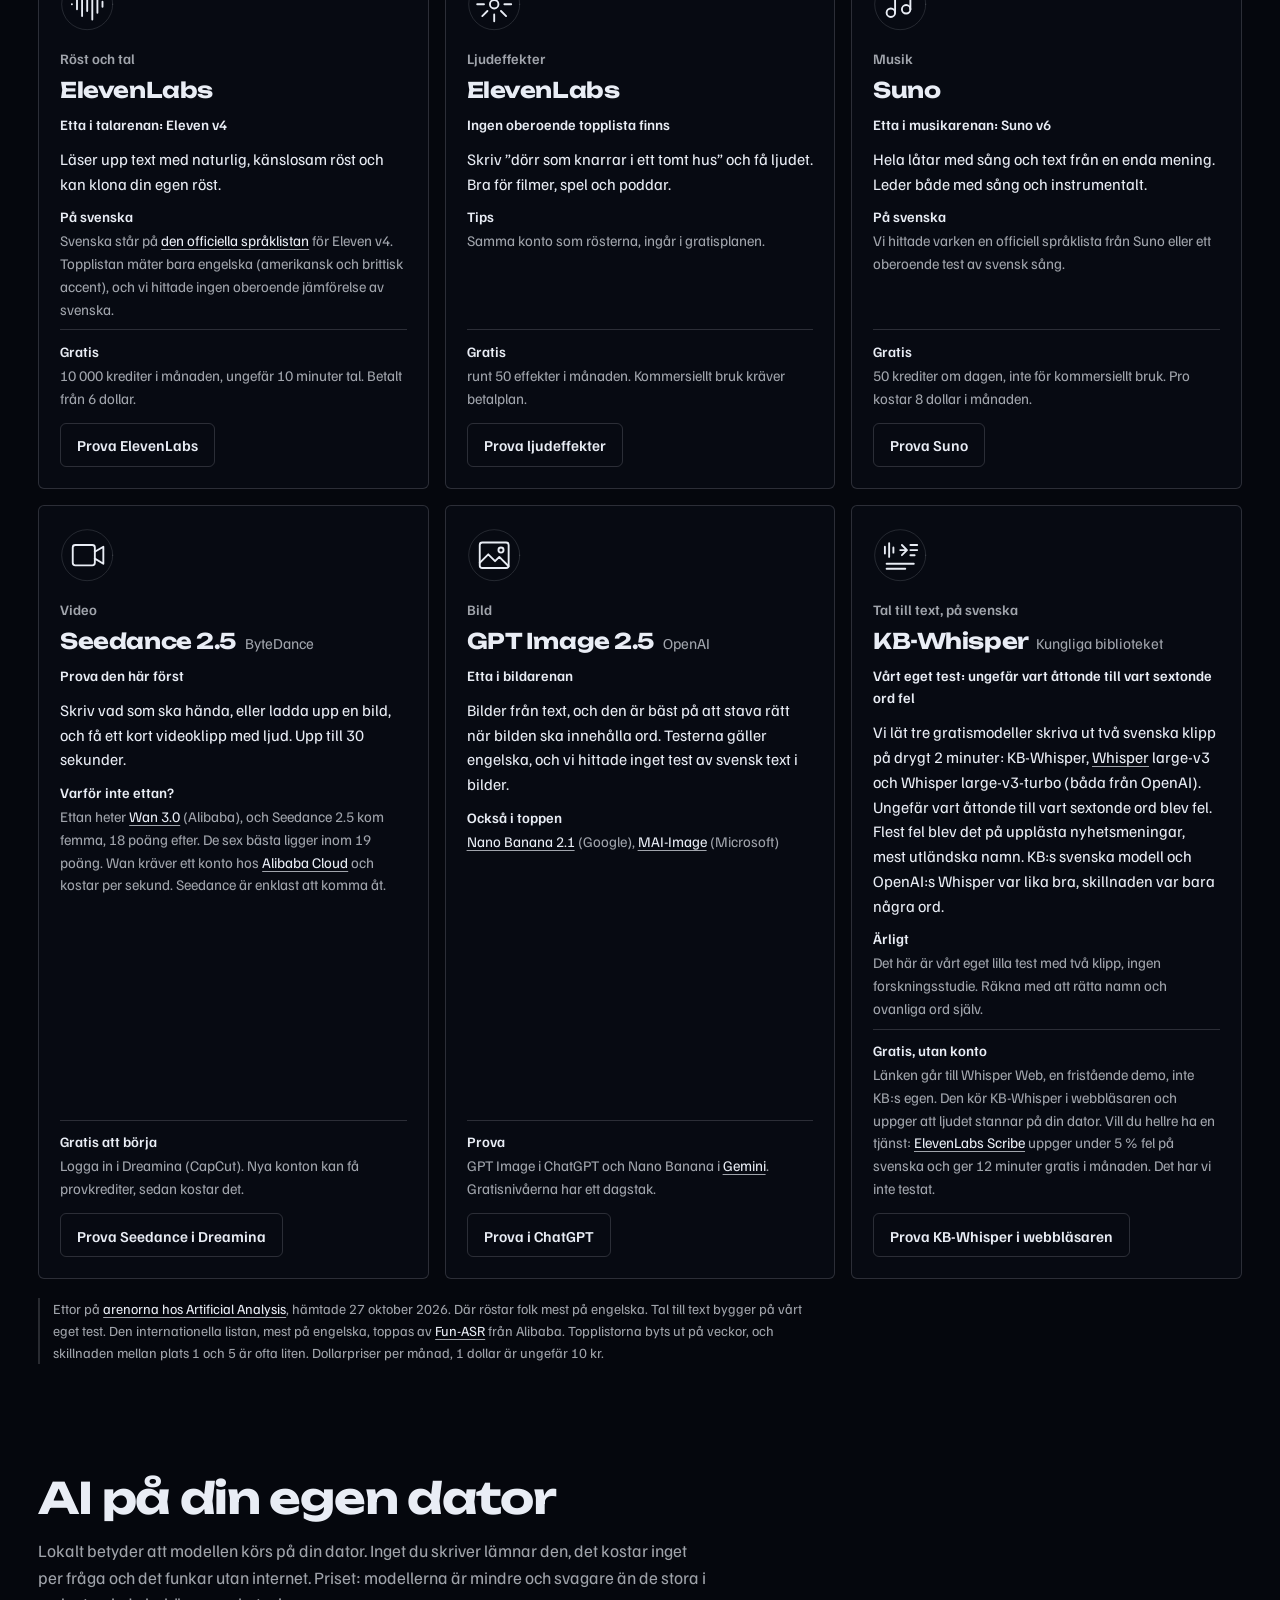
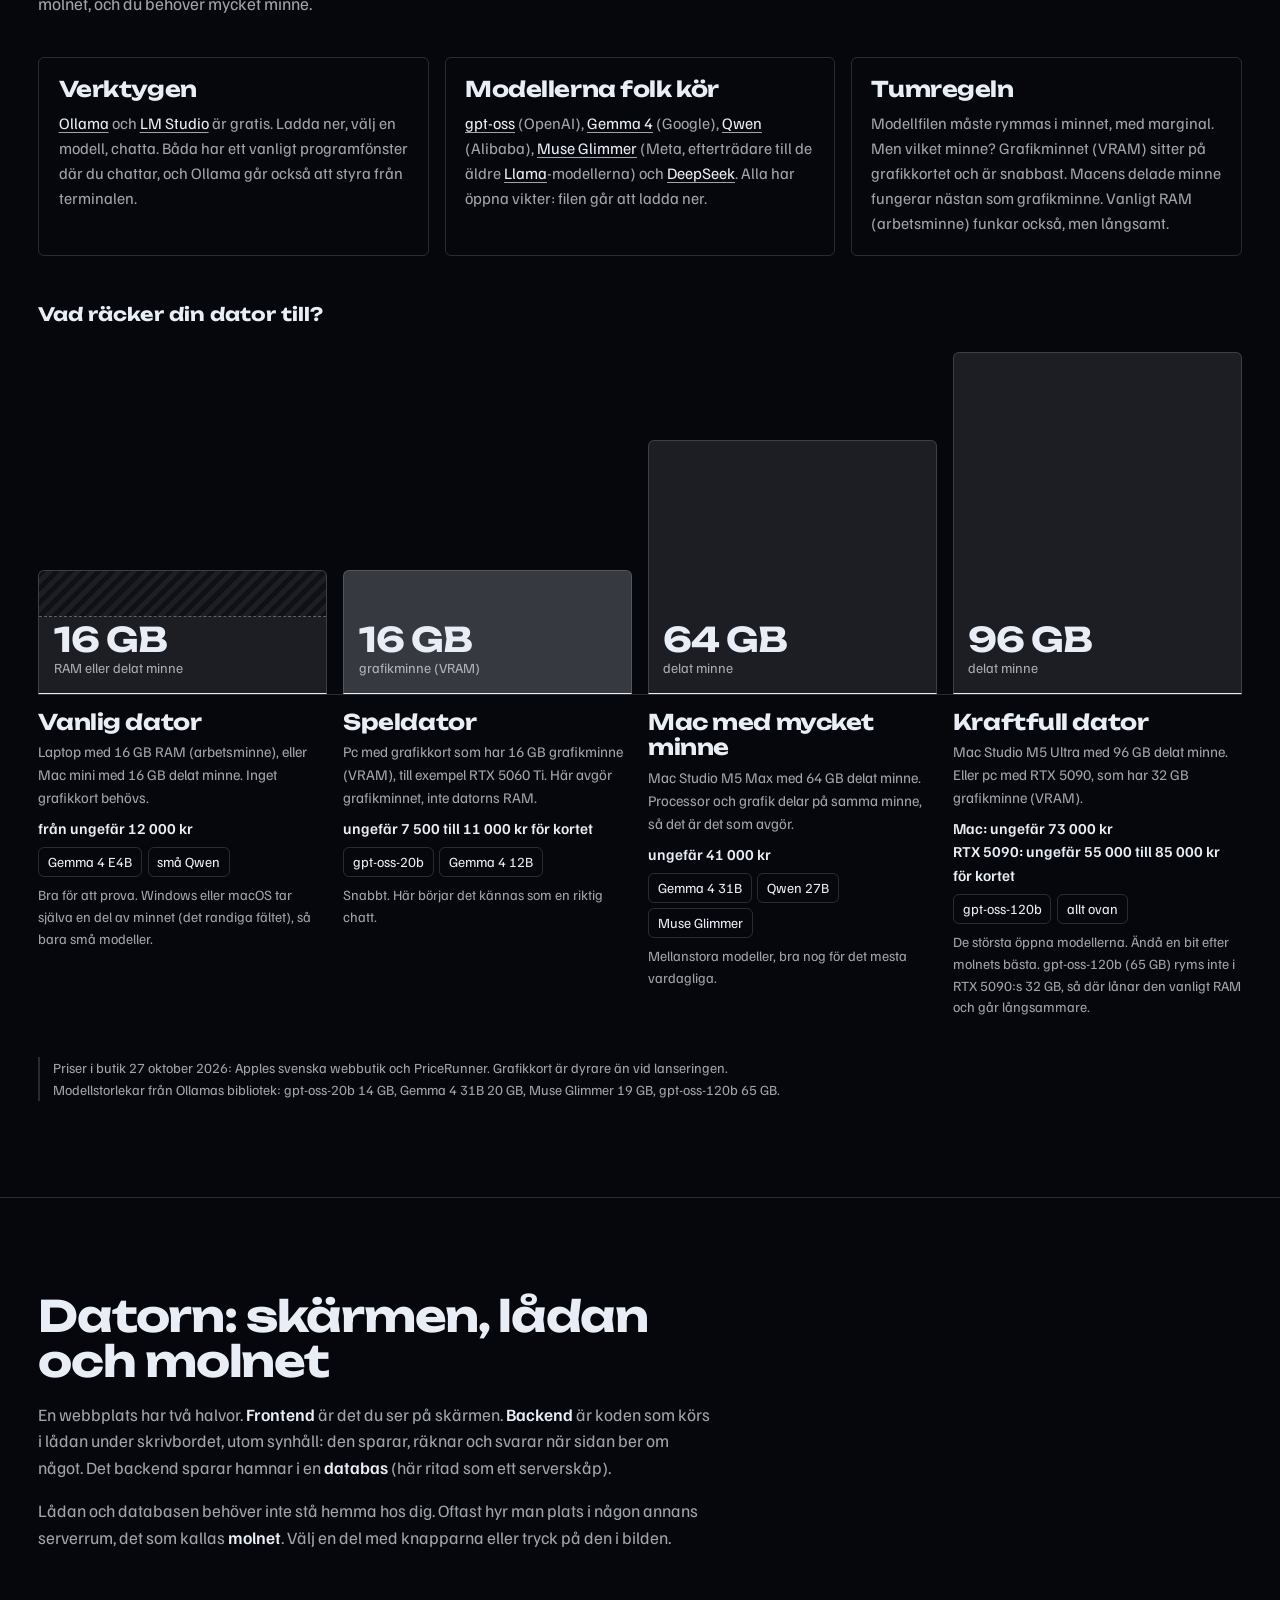
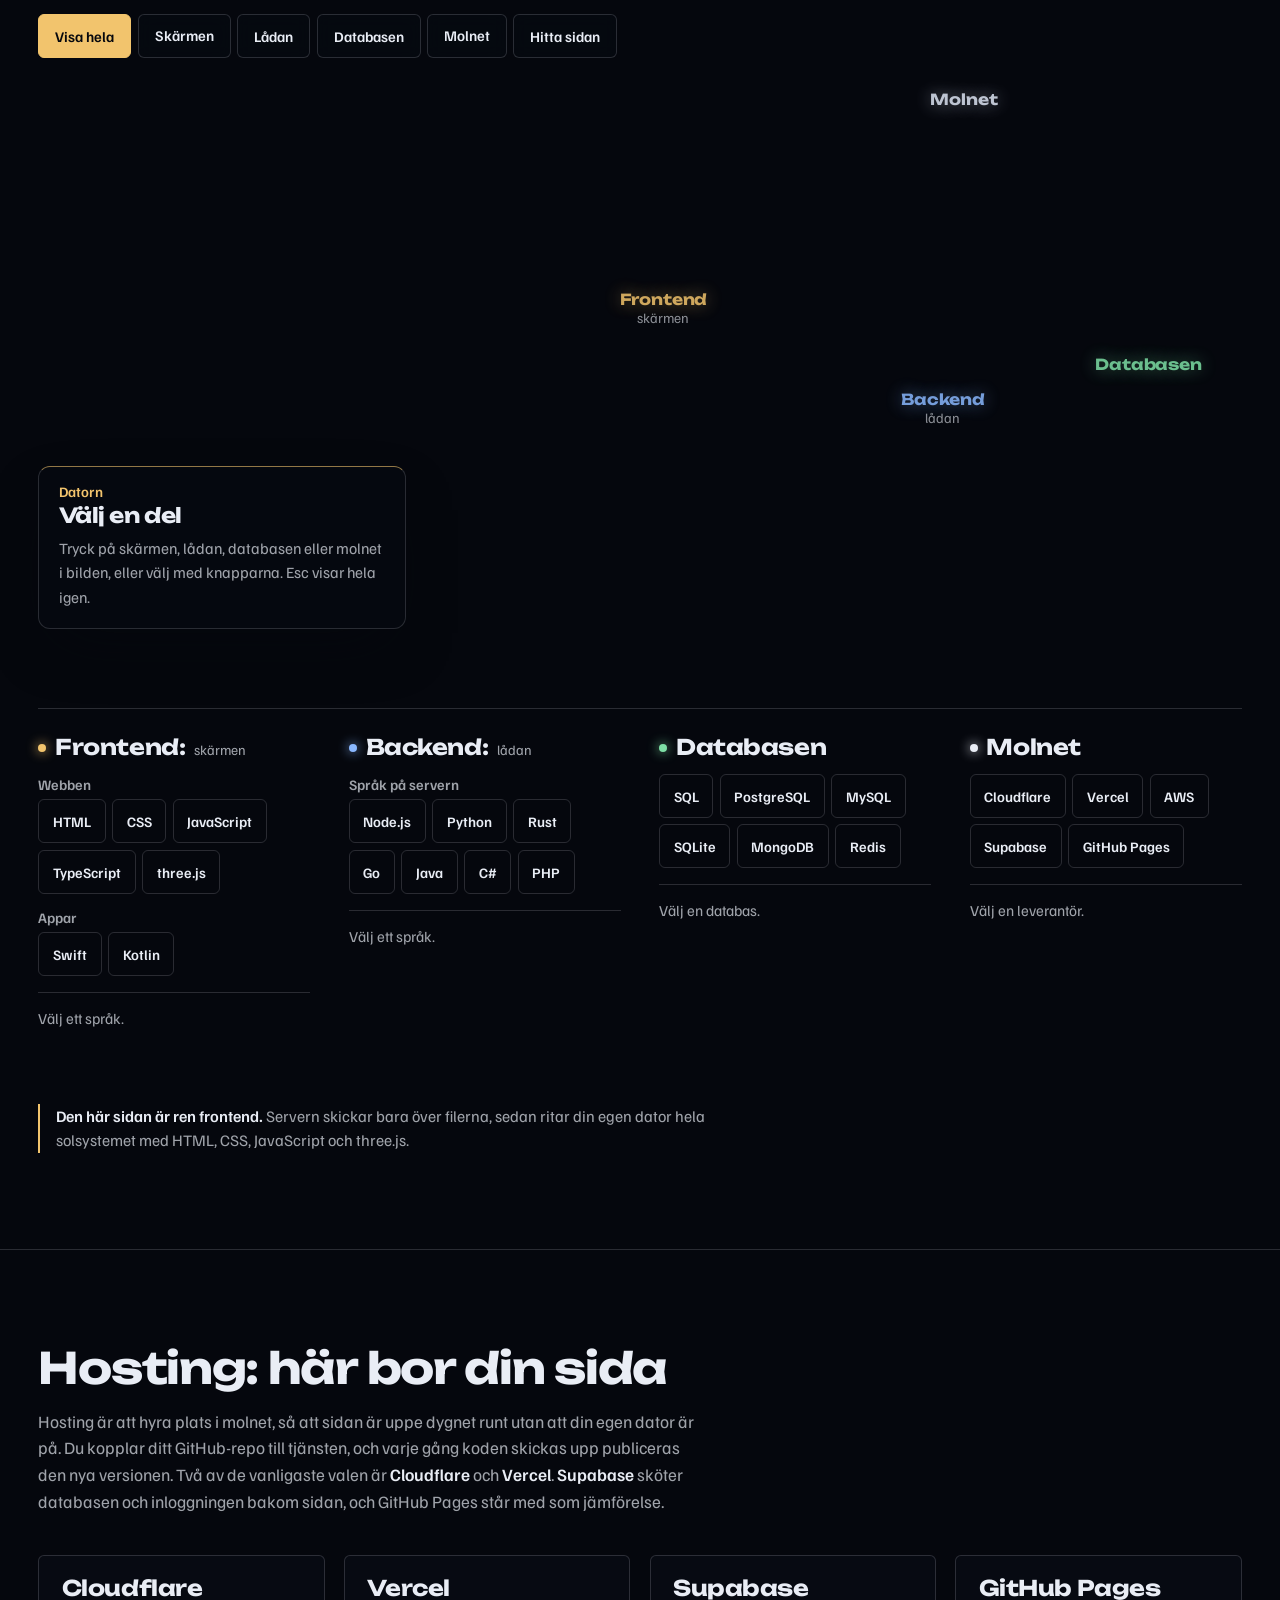
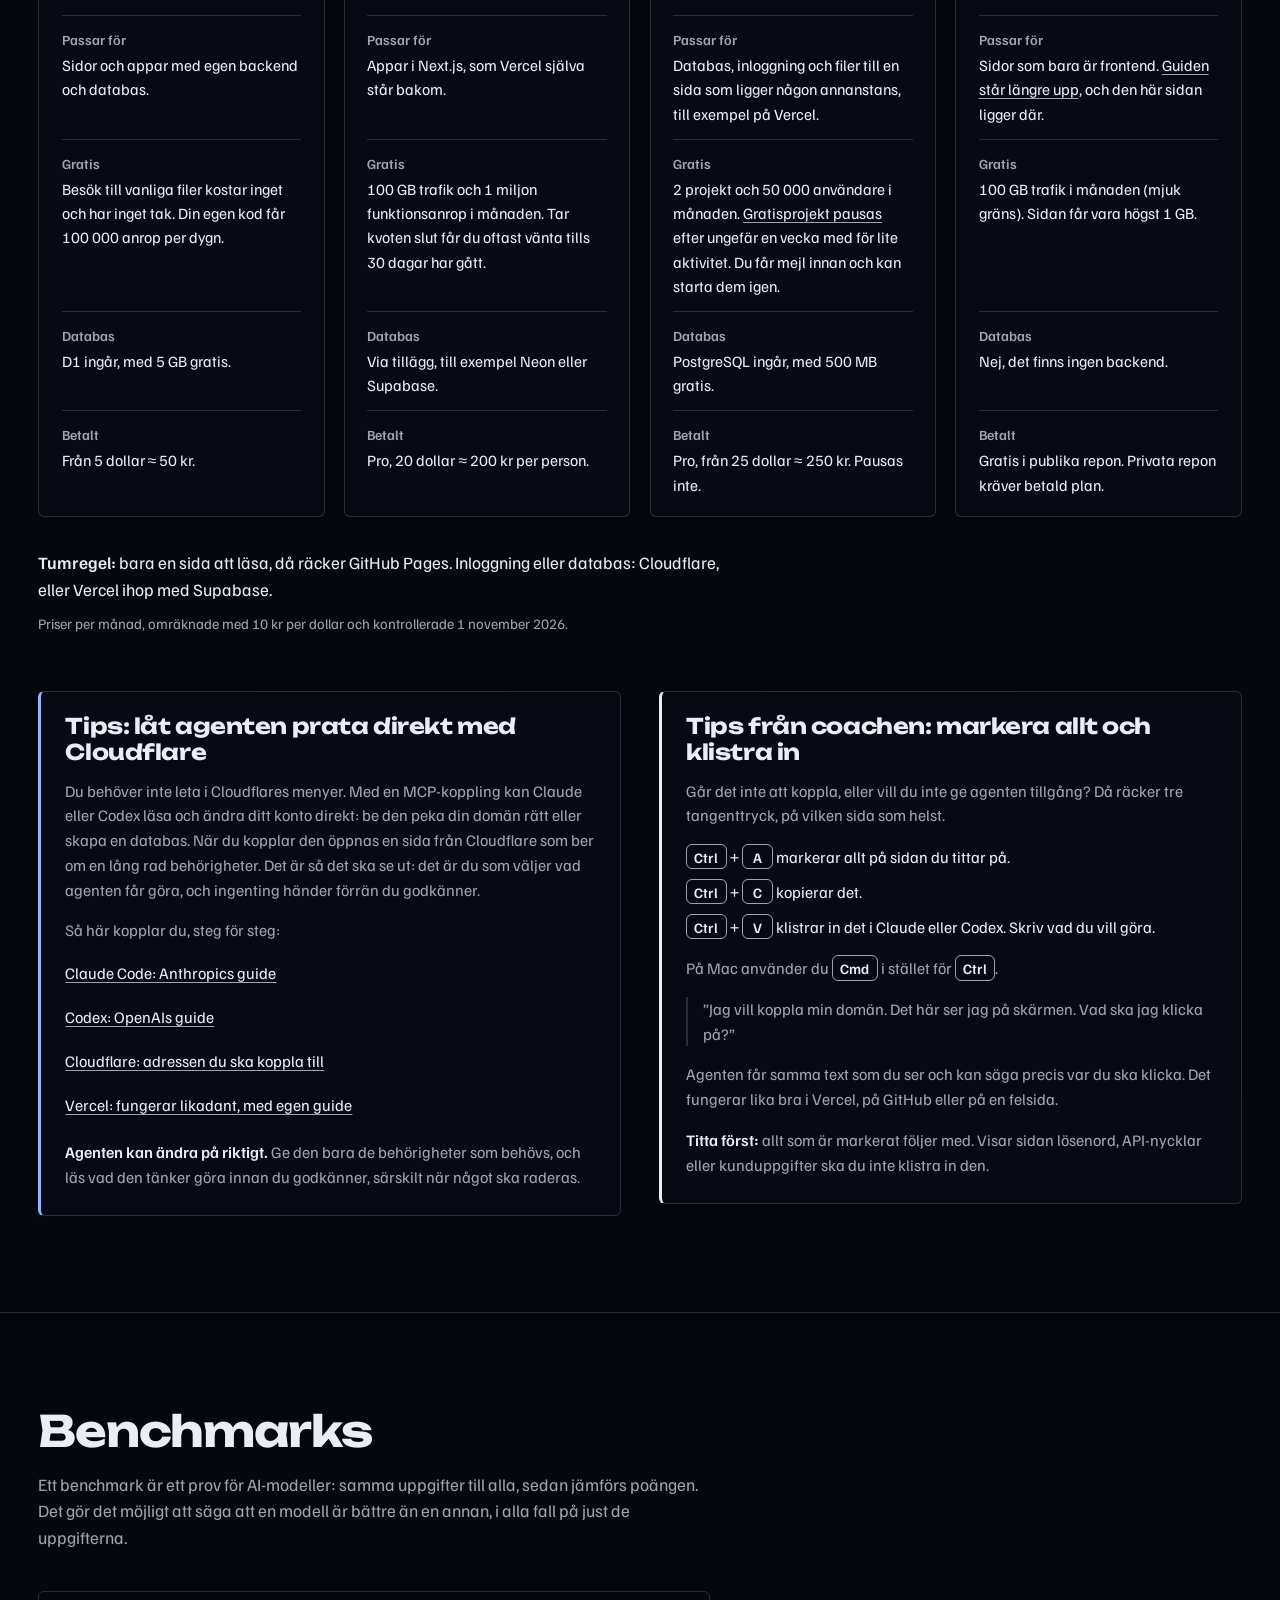
==== commit 6d9e865a: "kartans tangenter bara från kartan, avsnitten lang=sv (från webbverkstad 1f81f47) Co-Authored-By: Cl" ====
--- a/index.html
+++ b/index.html
@@ -208,7 +208,7 @@
   </aside>
   <div class="zoom"><button class="btn" id="zoom-in" type="button" aria-label="Zooma in">+</button><button class="btn" id="zoom-out" type="button" aria-label="Zooma ut">&minus;</button></div>
   <div class="foot"><span data-i18n="hint">Dra för att vrida, klicka på en planet</span><span><span data-i18n="checked">Uppgifterna kontrollerade</span> <span id="checked-date">27 oktober 2026</span></span></div>
-  <a class="cue" href="#innehall" aria-label="Scrolla ner till innehållet"><svg viewBox="0 0 24 24" width="22" height="22" aria-hidden="true"><path d="M5 9l7 7 7-7" fill="none" stroke="currentColor" stroke-width="2" stroke-linecap="round" stroke-linejoin="round"/></svg></a>
+  <a class="cue" href="#start" aria-label="Scrolla ner till innehållet"><svg viewBox="0 0 24 24" width="22" height="22" aria-hidden="true"><path d="M5 9l7 7 7-7" fill="none" stroke="currentColor" stroke-width="2" stroke-linecap="round" stroke-linejoin="round"/></svg></a>
 </section>
 
 <section id="list" class="list" aria-label="Lista">
@@ -348,73 +348,7 @@
 </div>
 </section>
 
-<link rel="stylesheet" href="sections/innehall.css">
-<nav id="innehall" class="toc" aria-labelledby="innehall-h">
-  <h2 id="innehall-h">Innehåll</h2>
-  <ol class="toc-list">
-    <li><a href="#start">Kom igång</a></li>
-    <li><a href="#github">GitHub</a></li>
-    <li><a href="#grilla">Låt AI:n fråga ut dig</a></li>
-    <li><a href="#verifiera">Låt AI:n granska</a></li>
-    <li><a href="#koll">Koll före publicering</a></li>
-    <li><a href="#andra">Andra sorters AI</a></li>
-    <li><a href="#datorn">Datorns delar</a></li>
-    <li><a href="#hosting">Hosting</a></li>
-    <li><a href="#benchmarks">Benchmarks</a></li>
-    <li><a href="#verktyg">Skills, plugins och MCP</a></li>
-    <li><a href="#lar">Lär dig mer</a></li>
-  </ol>
-</nav>
-
-<link rel="stylesheet" href="sections/vag.css">
-<section id="din-vag" class="vag" aria-labelledby="vag-h" hidden>
-  <h2 id="vag-h">Tre frågor, din egen väg</h2>
-  <p class="vag-lede">Svara på det du vet. Varje svar ger ett kort råd och plockar ut de avsnitt du har mest nytta av, i sidans ordning. Ingenting sparas.</p>
-  <form id="vag-form" class="vag-form">
-    <div class="vag-q">
-      <fieldset class="vag-set">
-        <legend>1. Hur vill du bygga?</legend>
-        <label><input type="radio" name="verktyg" id="v-chatt" value="chatt" data-vag="start grilla andra"> Jag vill bara fråga och skriva</label>
-        <label><input type="radio" name="verktyg" id="v-webb" value="webb" data-vag="start github grilla verifiera"> I webbläsaren, utan att installera något</label>
-        <label><input type="radio" name="verktyg" id="v-agent" value="agent" data-vag="start github grilla verifiera verktyg"> Med en kodagent i mina egna filer</label>
-        <div class="vag-svar" aria-live="polite">
-          <p data-svar="v-chatt" hidden>Då räcker chatten: Claude, ChatGPT eller Gemini, gratis att börja med. Du behöver varken kodverktyg eller GitHub.</p>
-          <p data-svar="v-webb" hidden>Lovable eller Replit: du beskriver sidan i en chatt och ser den växa fram. Koppla projektet till GitHub när det blir på riktigt.</p>
-          <p data-svar="v-agent" hidden>Claude Code eller Codex arbetar i dina filer och ditt repo. Skills och MCP lägger du till när du vet vad du saknar.</p>
-        </div>
-      </fieldset>
-      <fieldset class="vag-set">
-        <legend>2. Vad ska sidan göra?</legend>
-        <label><input type="radio" name="hosting" id="h-visa" value="visa" data-vag="github hosting koll"> Bara visa text och bilder</label>
-        <label><input type="radio" name="hosting" id="h-data" value="data" data-vag="datorn hosting koll"> Spara data eller ha inloggning</label>
-        <label><input type="radio" name="hosting" id="h-vet" value="vet" data-vag="datorn hosting koll"> Vet inte än</label>
-        <div class="vag-svar" aria-live="polite">
-          <p data-svar="h-visa" hidden>GitHub Pages räcker, gratis i publika repon. Den här sidan ligger där.</p>
-          <p data-svar="h-data" hidden>Då behövs en backend: Cloudflare med databasen D1, eller Vercel ihop med Supabase.</p>
-          <p data-svar="h-vet" hidden>Börja med en sida som bara visar något. Datorns delar förklarar skillnaden mellan frontend och backend när du behöver den.</p>
-        </div>
-      </fieldset>
-      <fieldset class="vag-set">
-        <legend>3. Vad får det kosta?</legend>
-        <label><input type="radio" name="kostnad" id="k-noll" value="noll" data-vag="start hosting"> Ingenting</label>
-        <label><input type="radio" name="kostnad" id="k-par" value="par" data-vag="start hosting"> Ett par hundra kronor i månaden</label>
-        <label><input type="radio" name="kostnad" id="k-mer" value="mer" data-vag="start hosting koll"> Mer, om sidan behöver det</label>
-        <div class="vag-svar" aria-live="polite">
-          <p data-svar="k-noll" hidden>Gratisnivåerna räcker för att prova men tar slut fort när du bygger. GitHub Pages är gratis i publika repon, och Cloudflare ger din kod 100&nbsp;000 anrop per dygn utan kostnad.</p>
-          <p data-svar="k-par" hidden>Räkna med ungefär 200 till 250&nbsp;kr för verktyget, till exempel Claude Pro eller ChatGPT Plus. Hostingen kan ofta fortfarande vara gratis.</p>
-          <p data-svar="k-mer" hidden>Lägg till betald hosting: Cloudflare från ungefär 50&nbsp;kr, Vercel Pro ungefär 200&nbsp;kr och Supabase Pro ungefär 250&nbsp;kr. Sätt ett kostnadstak innan du publicerar.</p>
-        </div>
-      </fieldset>
-    </div>
-    <div class="vag-ut" id="vag-ut" hidden>
-      <h3 id="vag-lista-h">Din väg genom sidan</h3>
-      <ol class="vag-lista" id="vag-lista" aria-labelledby="vag-lista-h"></ol>
-      <button class="btn" type="reset">Börja om</button>
-    </div>
-  </form>
-</section>
-<script src="sections/vag.js" defer></script>
-
+<div lang="sv"><!-- the sections are Swedish only: the English switch must not relabel them -->
 <!--sections:start-->
 <link rel="stylesheet" href="sections/start.css">
 <section id="start" class="sec" aria-labelledby="start-h">
@@ -1421,6 +1355,7 @@
   </div>
 </section>
 <!--sections:end-->
+</div>
 
 <footer class="site-foot">
   <a href="https://buildapp.se/">Buildapp.se</a>
--- a/sections/start.css
+++ b/sections/start.css
@@ -33,7 +33,7 @@
 }
 
 /* sortable tables (start.js, also verifiera's matrix), same look as the benchmarks table; 44 px tap height */
-table[data-sortable] .t-sort { font: inherit; color: inherit; background: none; border: 0; padding: 0; min-height: 44px; cursor: pointer; text-align: left; text-transform: inherit; letter-spacing: inherit; }
+table[data-sortable] .t-sort { font: inherit; color: inherit; background: none; border: 0; padding: 0; min-height: 44px; min-width: 44px; cursor: pointer; text-align: left; text-transform: inherit; letter-spacing: inherit; }
 table[data-sortable] .t-sort::after { content: " ↕"; opacity: 0.45; }
 table[data-sortable] th[aria-sort="ascending"] .t-sort::after { content: " ↑"; opacity: 1; color: var(--star); }
 table[data-sortable] th[aria-sort="descending"] .t-sort::after { content: " ↓"; opacity: 1; color: var(--star); }
--- a/sections/hosting.css
+++ b/sections/hosting.css
@@ -19,7 +19,7 @@
 #hosting .h-tip p { margin: 0 0 1rem; color: var(--muted); }
 #hosting .h-tip strong { color: var(--text); font-weight: 600; }
 #hosting .h-guides { margin: -0.5rem 0 0.8rem; padding: 0; list-style: none; }
-#hosting .h-guides a { display: inline-block; padding: 0.6rem 0; }
+#hosting .h-guides a { display: inline-block; padding: 0.6rem 0; min-height: 44px; }
 
 #hosting .h-tip ol { margin: 0 0 1rem; padding: 0; list-style: none; display: grid; gap: 0.6rem; }
 #hosting kbd { display: inline-block; min-width: 2.2em; padding: 0.1rem 0.45rem; border: 1px solid var(--muted); border-radius: var(--radius); font: 600 0.9rem/1.4 var(--body); color: var(--text); text-align: center; }
--- a/sections/benchmarks.css
+++ b/sections/benchmarks.css
@@ -44,7 +44,7 @@
 /* links */
 #benchmarks .bm-links { list-style: none; margin: 0; padding: 0; display: grid; grid-template-columns: repeat(auto-fill, minmax(min(100%, 20rem), 1fr)); gap: 0.4rem var(--gutter); }
 #benchmarks .bm-links li { padding: 0.1rem 0 0.6rem; border-top: 1px solid var(--line); }
-#benchmarks .bm-links a { font-weight: 600; text-decoration-thickness: 2px; display: inline-flex; align-items: center; min-height: 44px; }
+#benchmarks .bm-links a { font-weight: 600; text-decoration-thickness: 2px; display: inline-flex; align-items: center; min-height: 44px; min-width: 44px; }
 #benchmarks .bm-links span { display: block; color: var(--muted); font-size: 0.92rem; }
 
 /* highlighting: quadrant buttons, clickable quadrants, pickable rows. --star marks what is selected. */
--- a/sections/verktyg.css
+++ b/sections/verktyg.css
@@ -4,7 +4,7 @@
 #verktyg h3 { margin: 0 0 0.4rem; padding-bottom: 0.7rem; border-bottom: 1px solid var(--line); break-after: avoid; }
 #verktyg ol { list-style: none; margin: 0; padding: 0; }
 #verktyg li { padding: 0.4rem 0 0.9rem; border-bottom: 1px solid var(--line); break-inside: avoid; }
-#verktyg li > a { display: inline-flex; align-items: center; min-height: 44px; color: var(--text); text-underline-offset: 0.2em; font-weight: 600; overflow-wrap: anywhere; }
+#verktyg li > a { display: inline-flex; align-items: center; min-height: 44px; min-width: 44px; color: var(--text); text-underline-offset: 0.2em; font-weight: 600; overflow-wrap: anywhere; }
 #verktyg .group p { margin: 0 0 0.5rem; color: var(--muted); font-size: 0.95rem; }
 #verktyg .group p a { color: var(--text); }
 #verktyg em { font-style: normal; color: var(--text); font-weight: 600; }
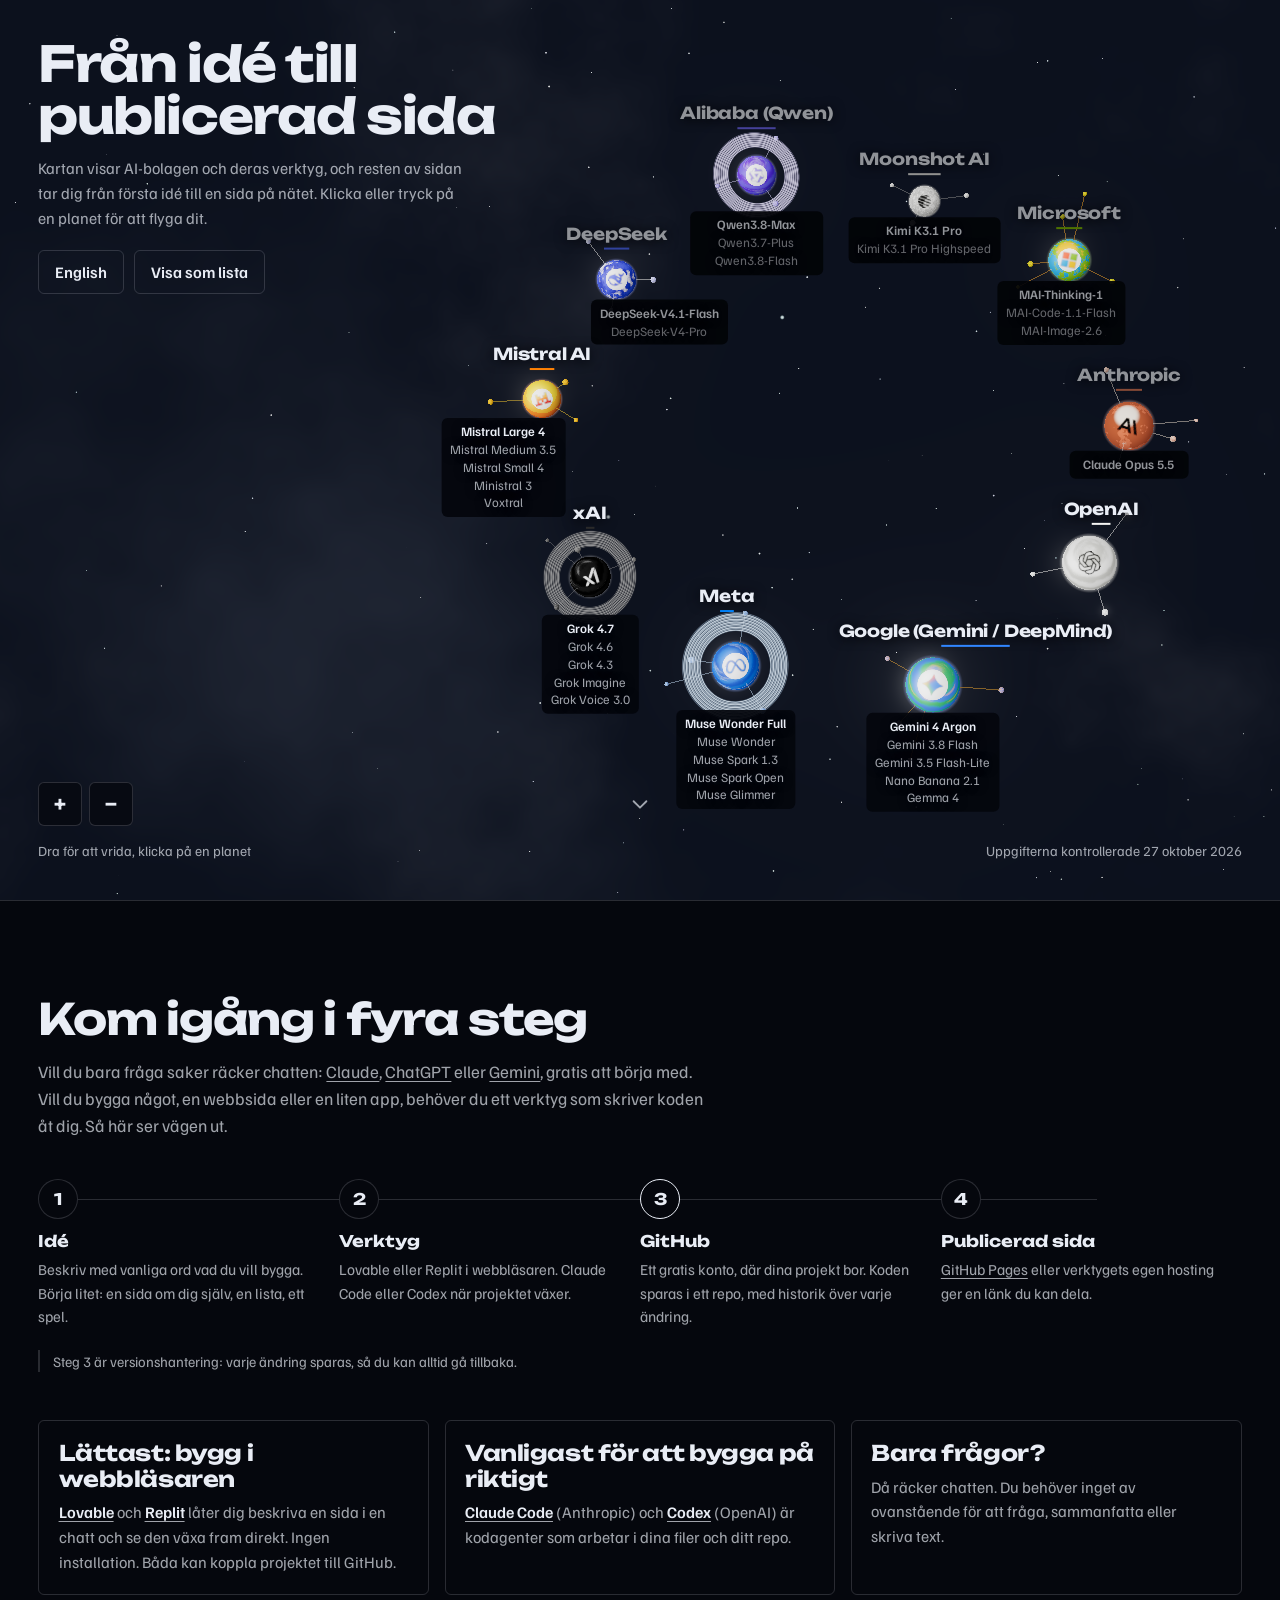
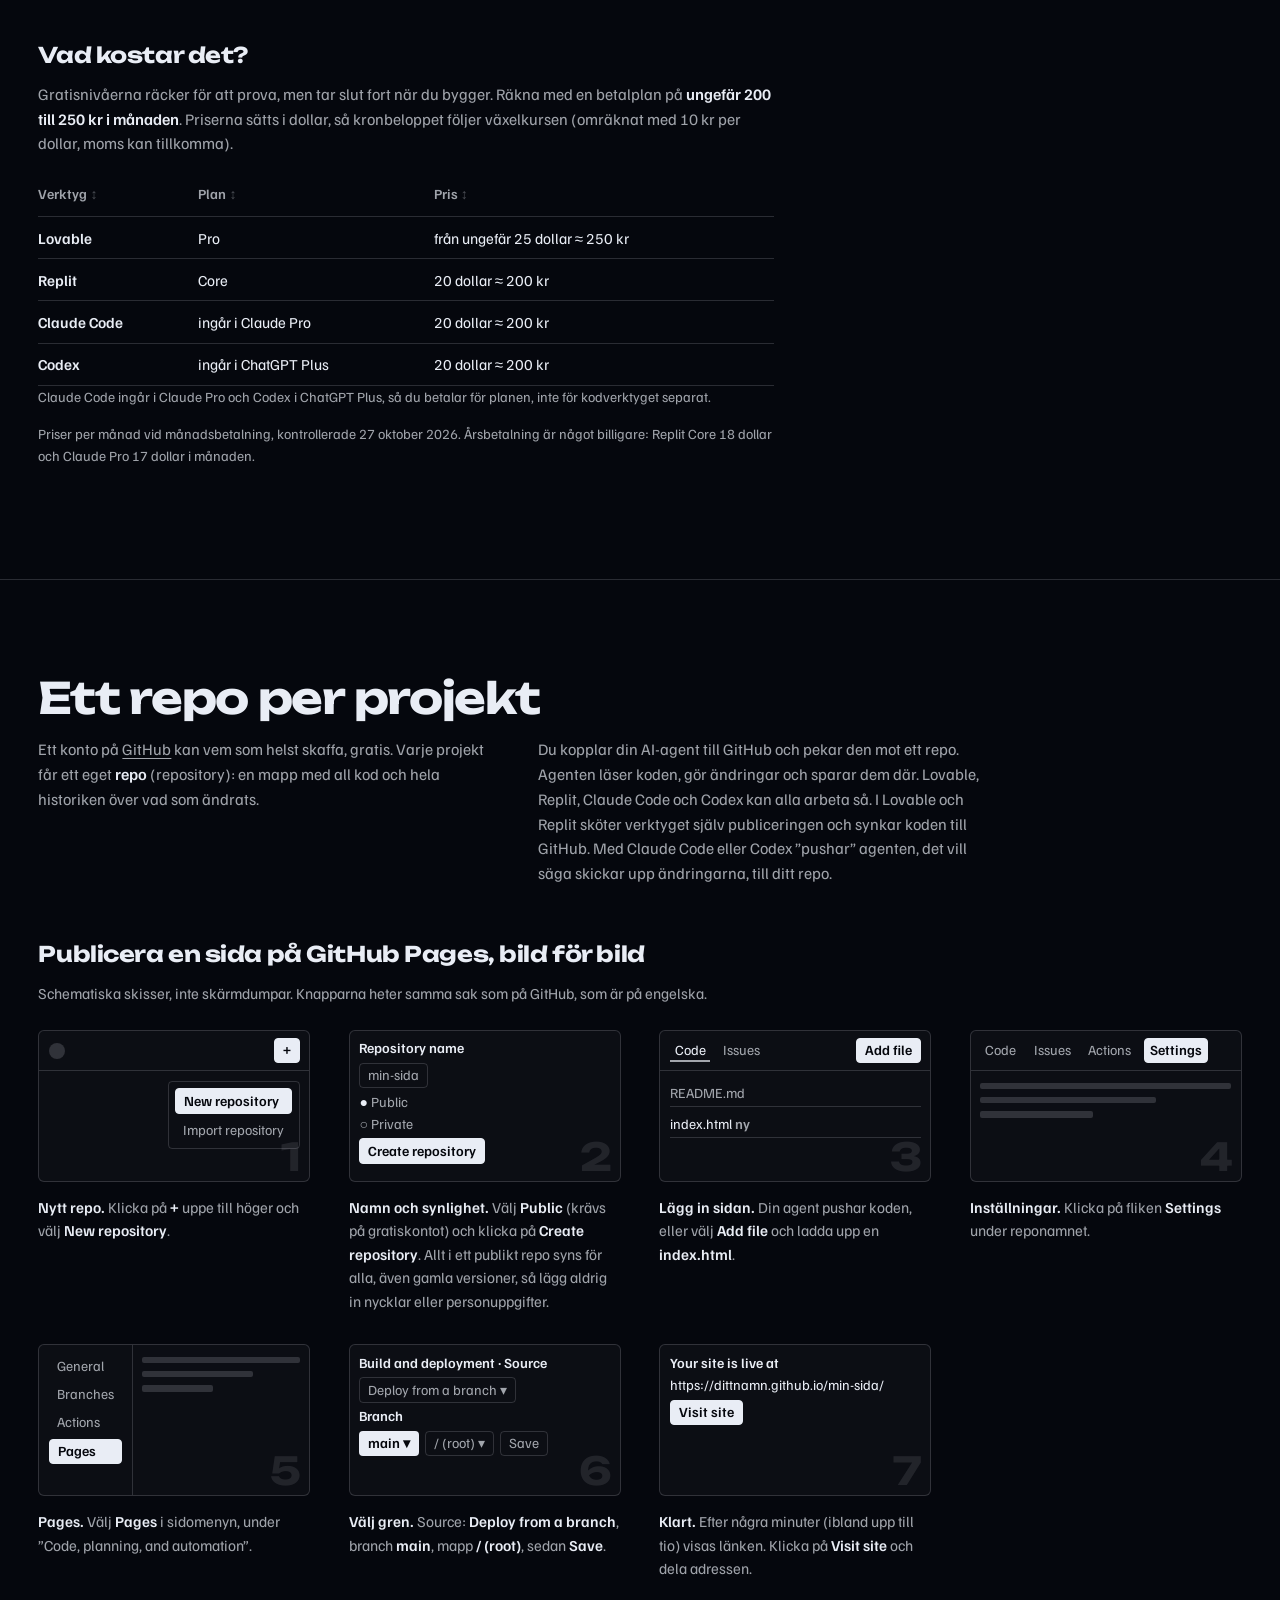
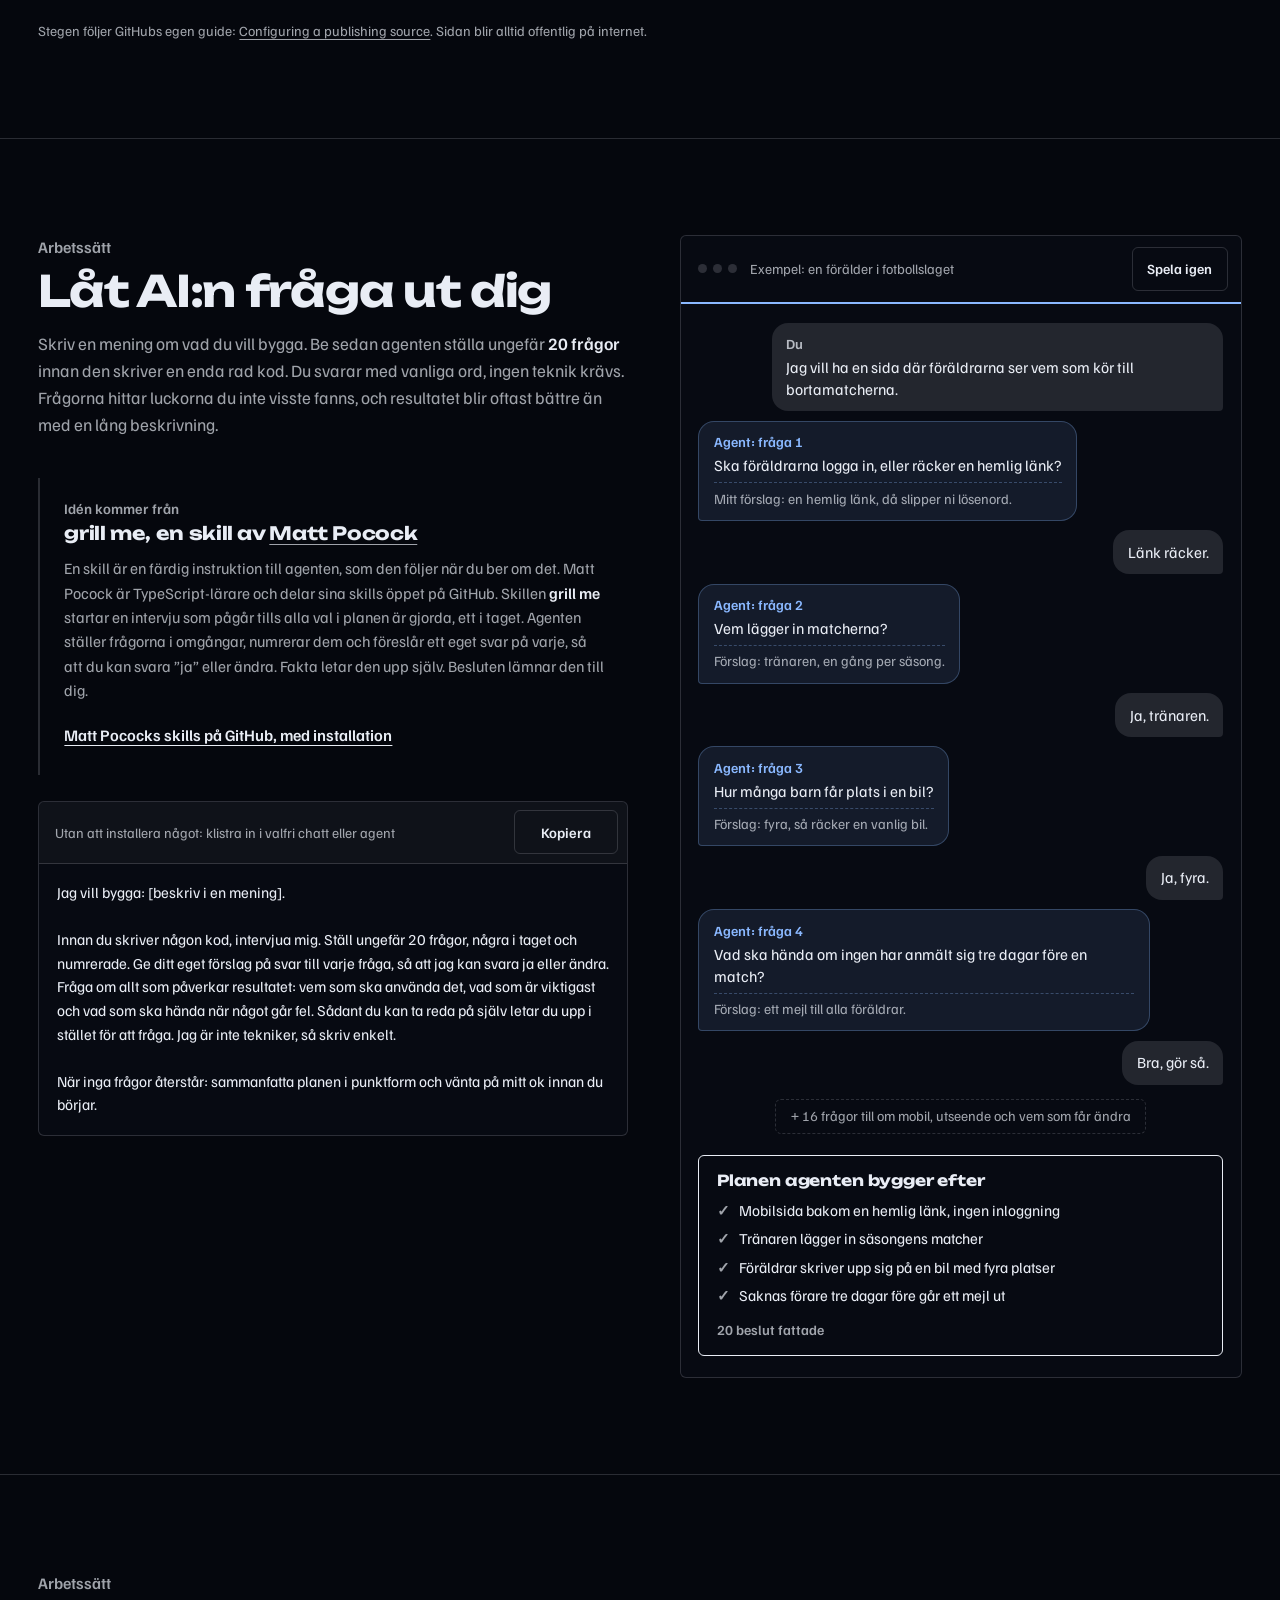
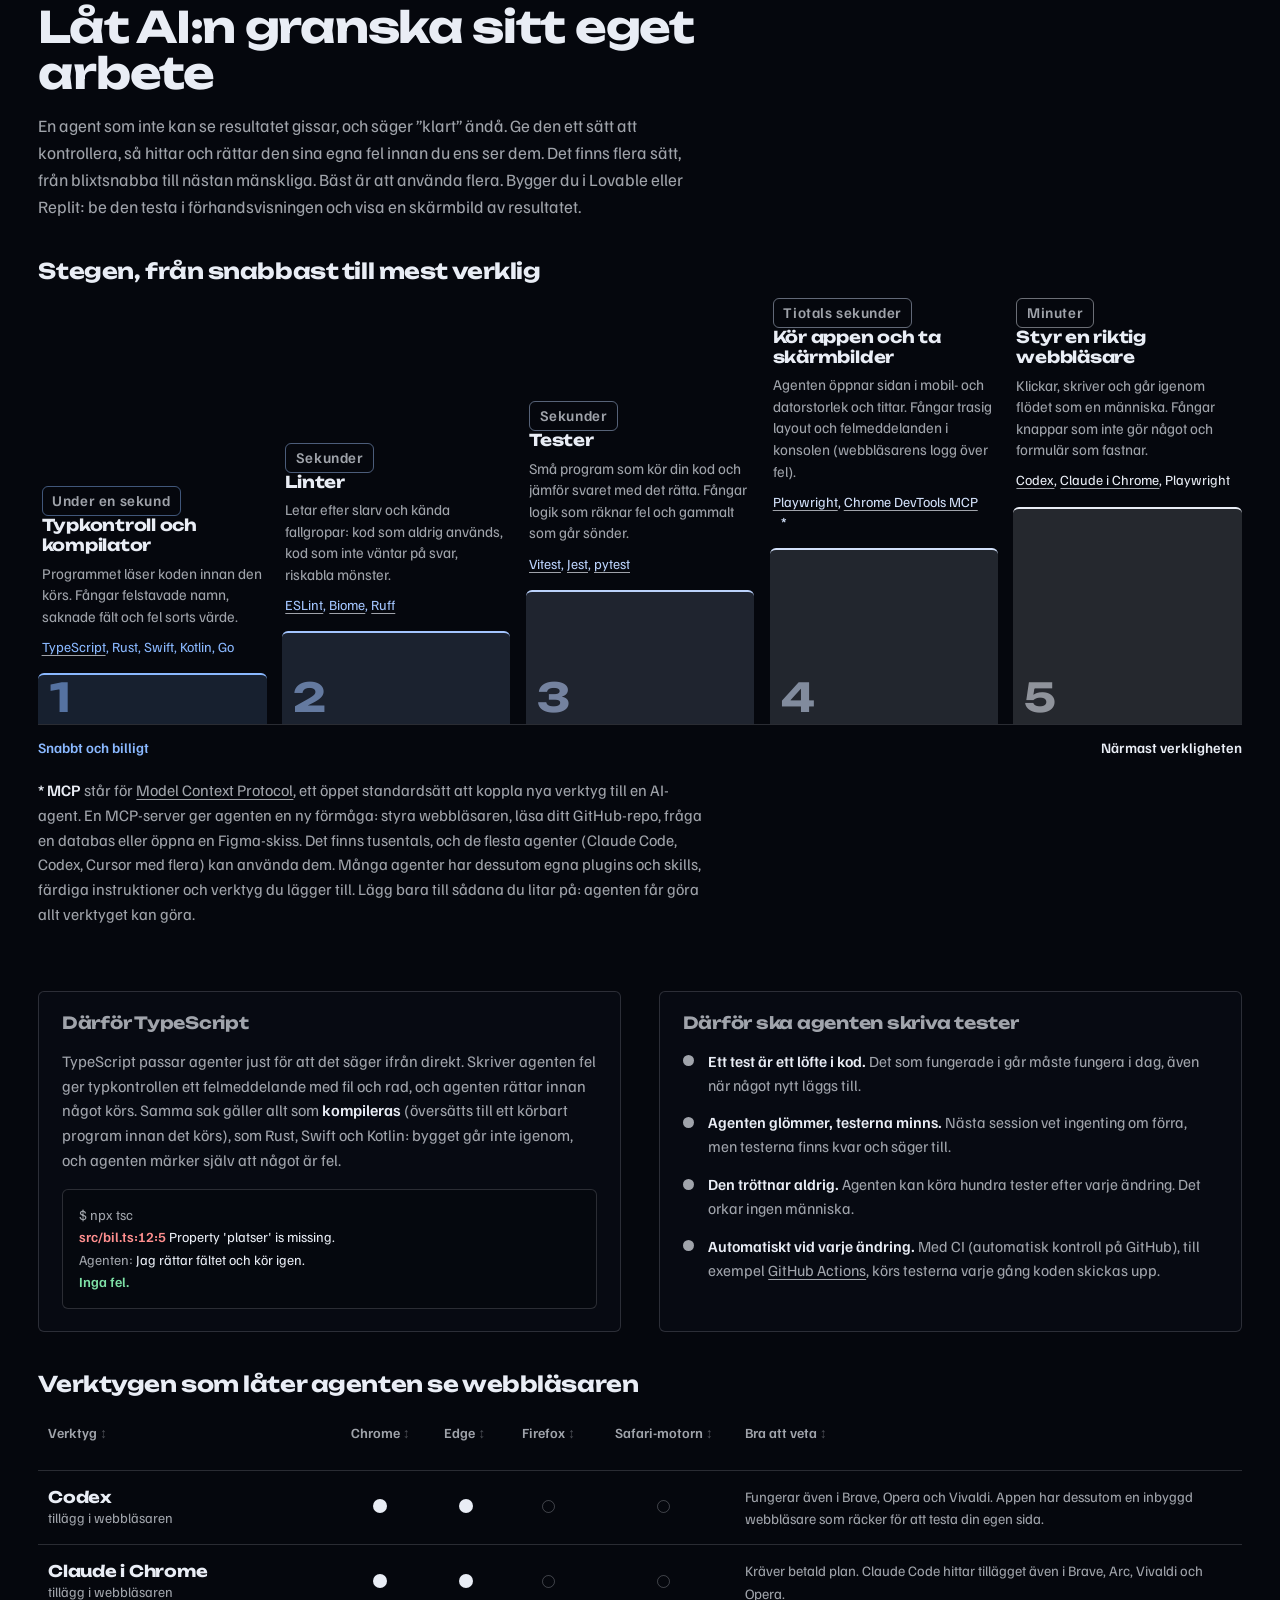
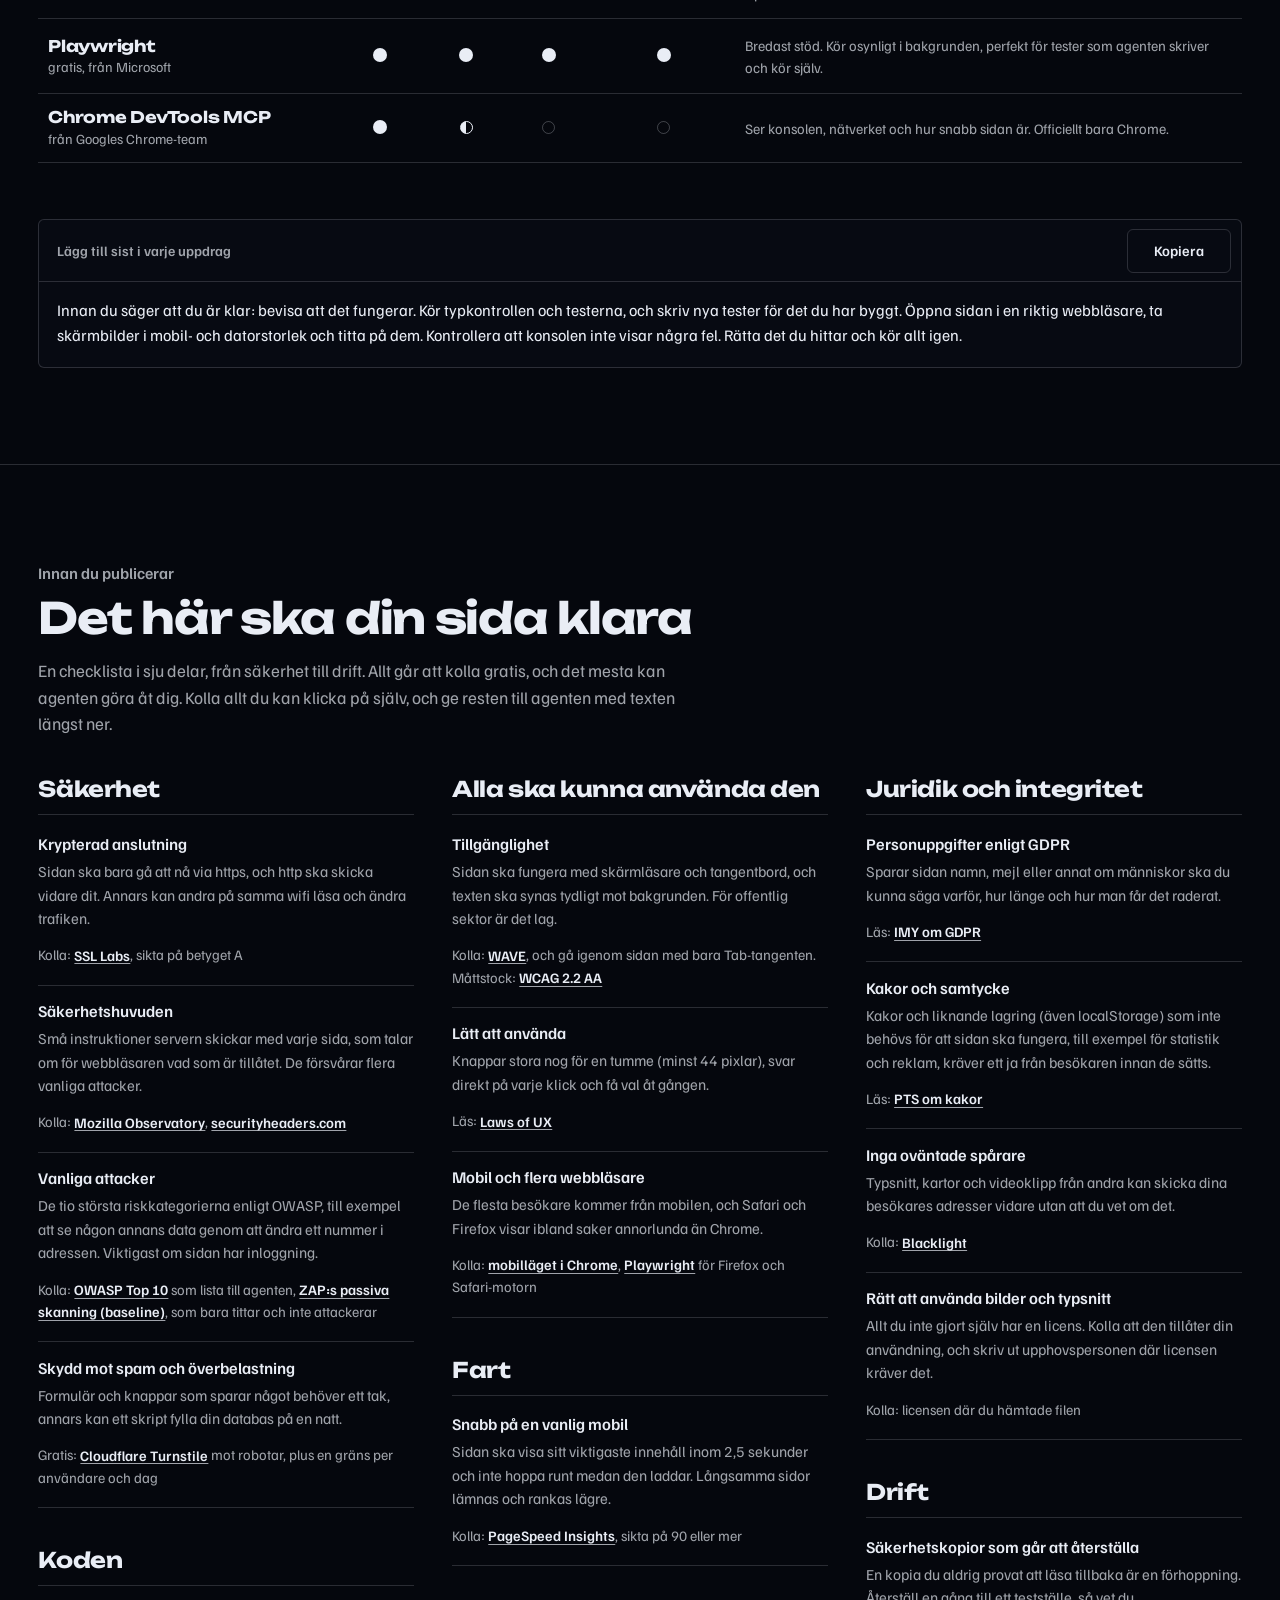
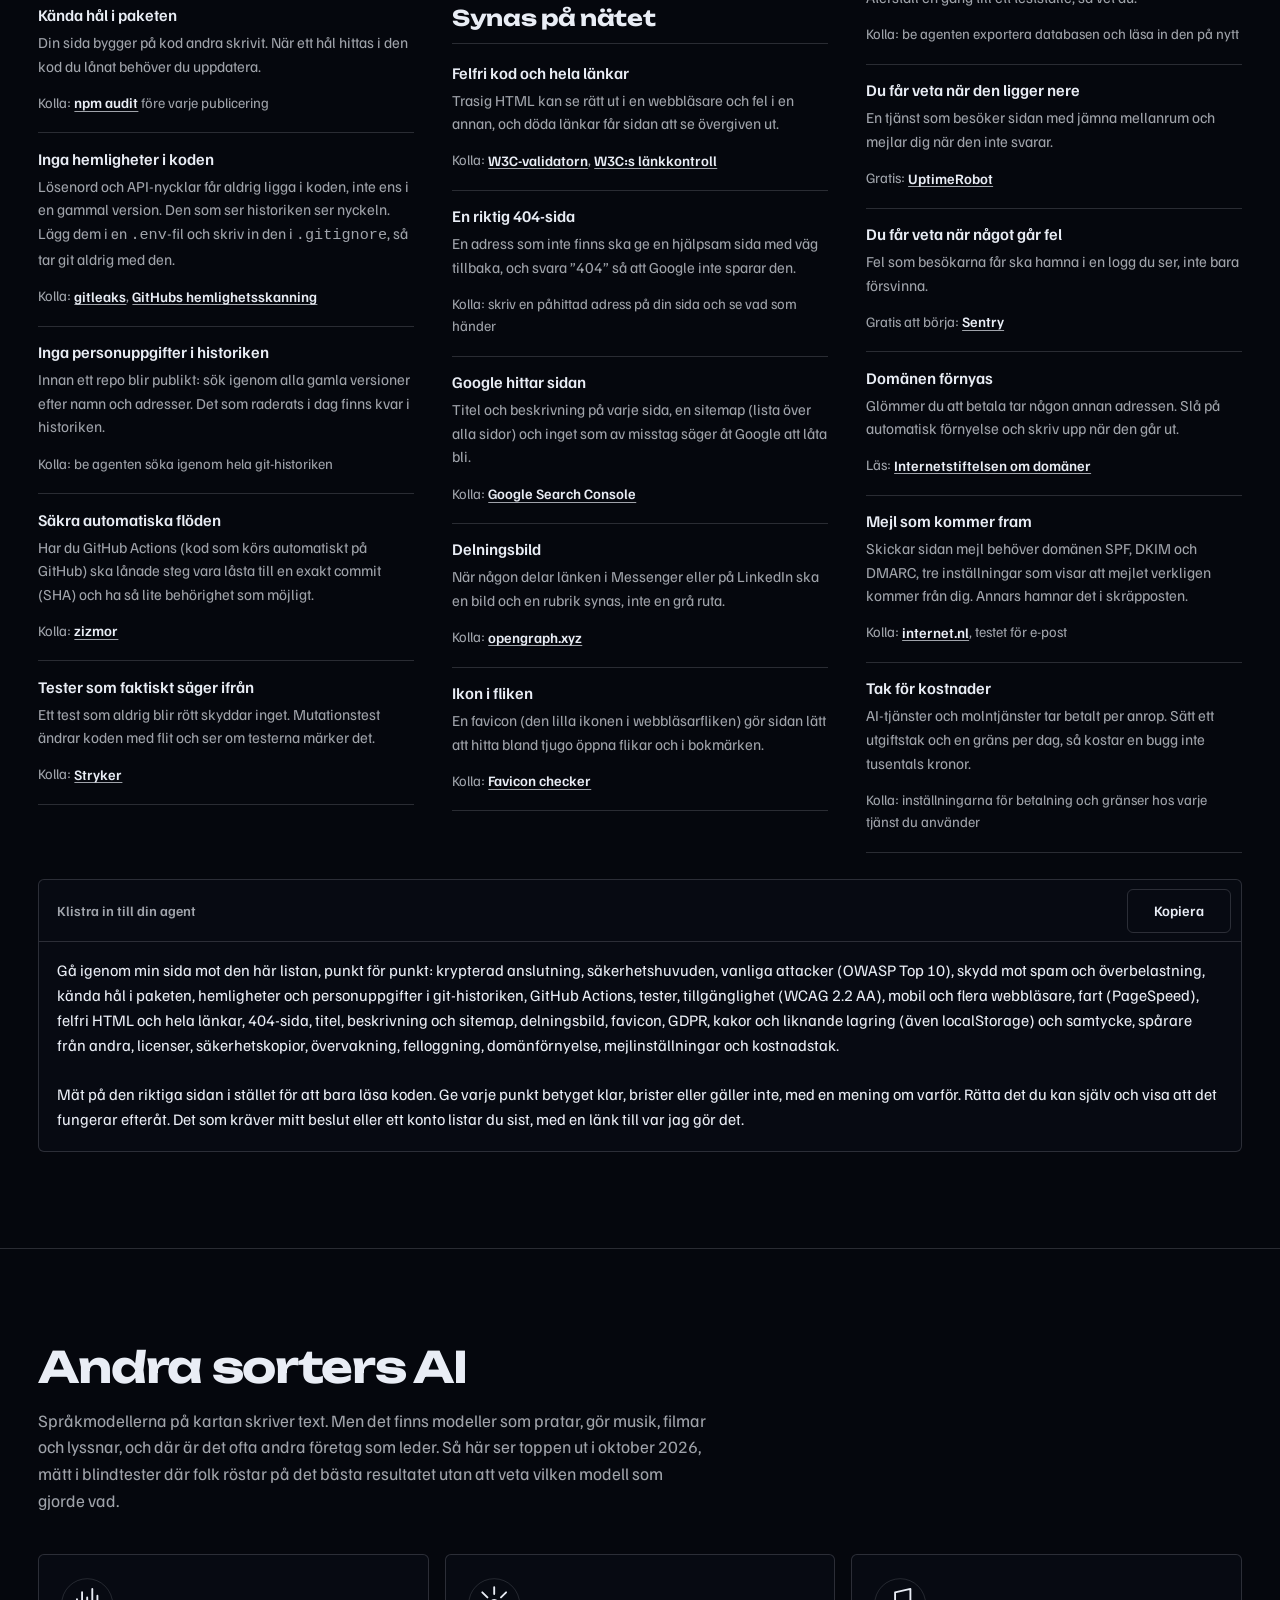
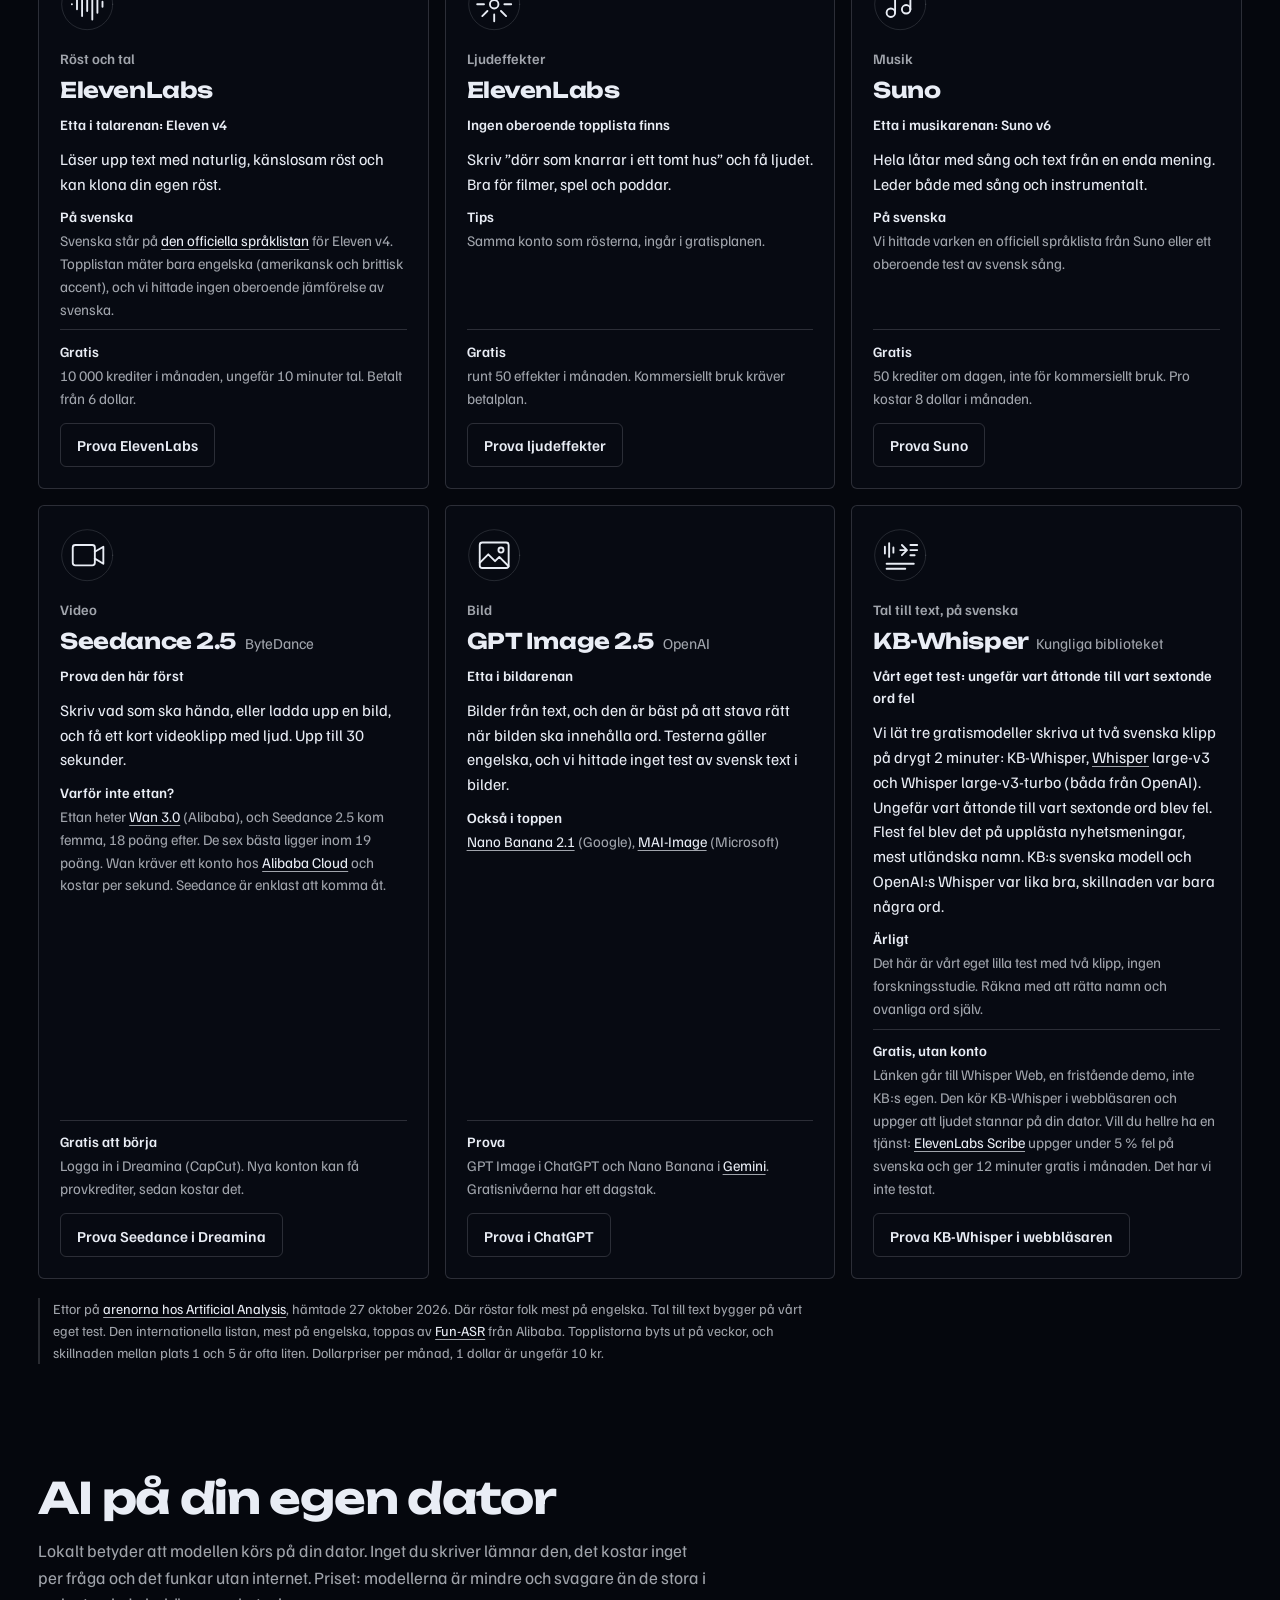
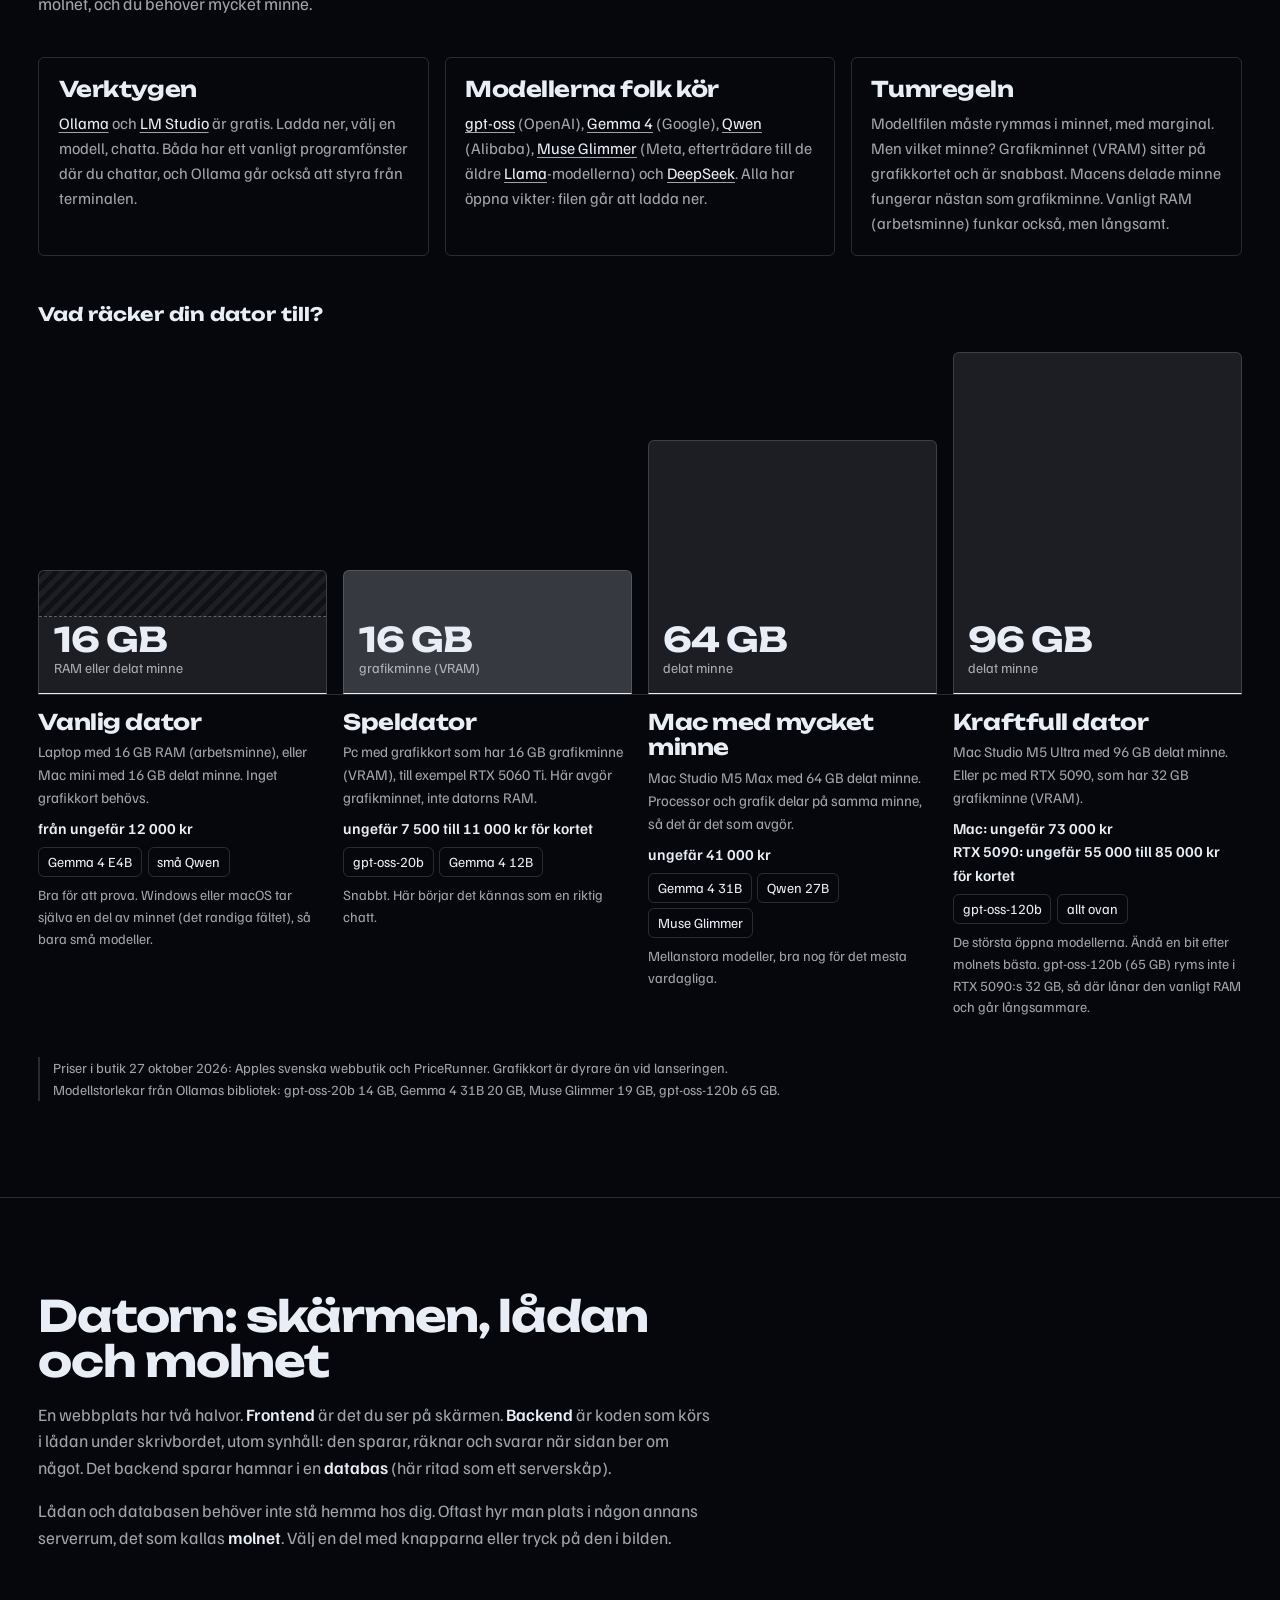
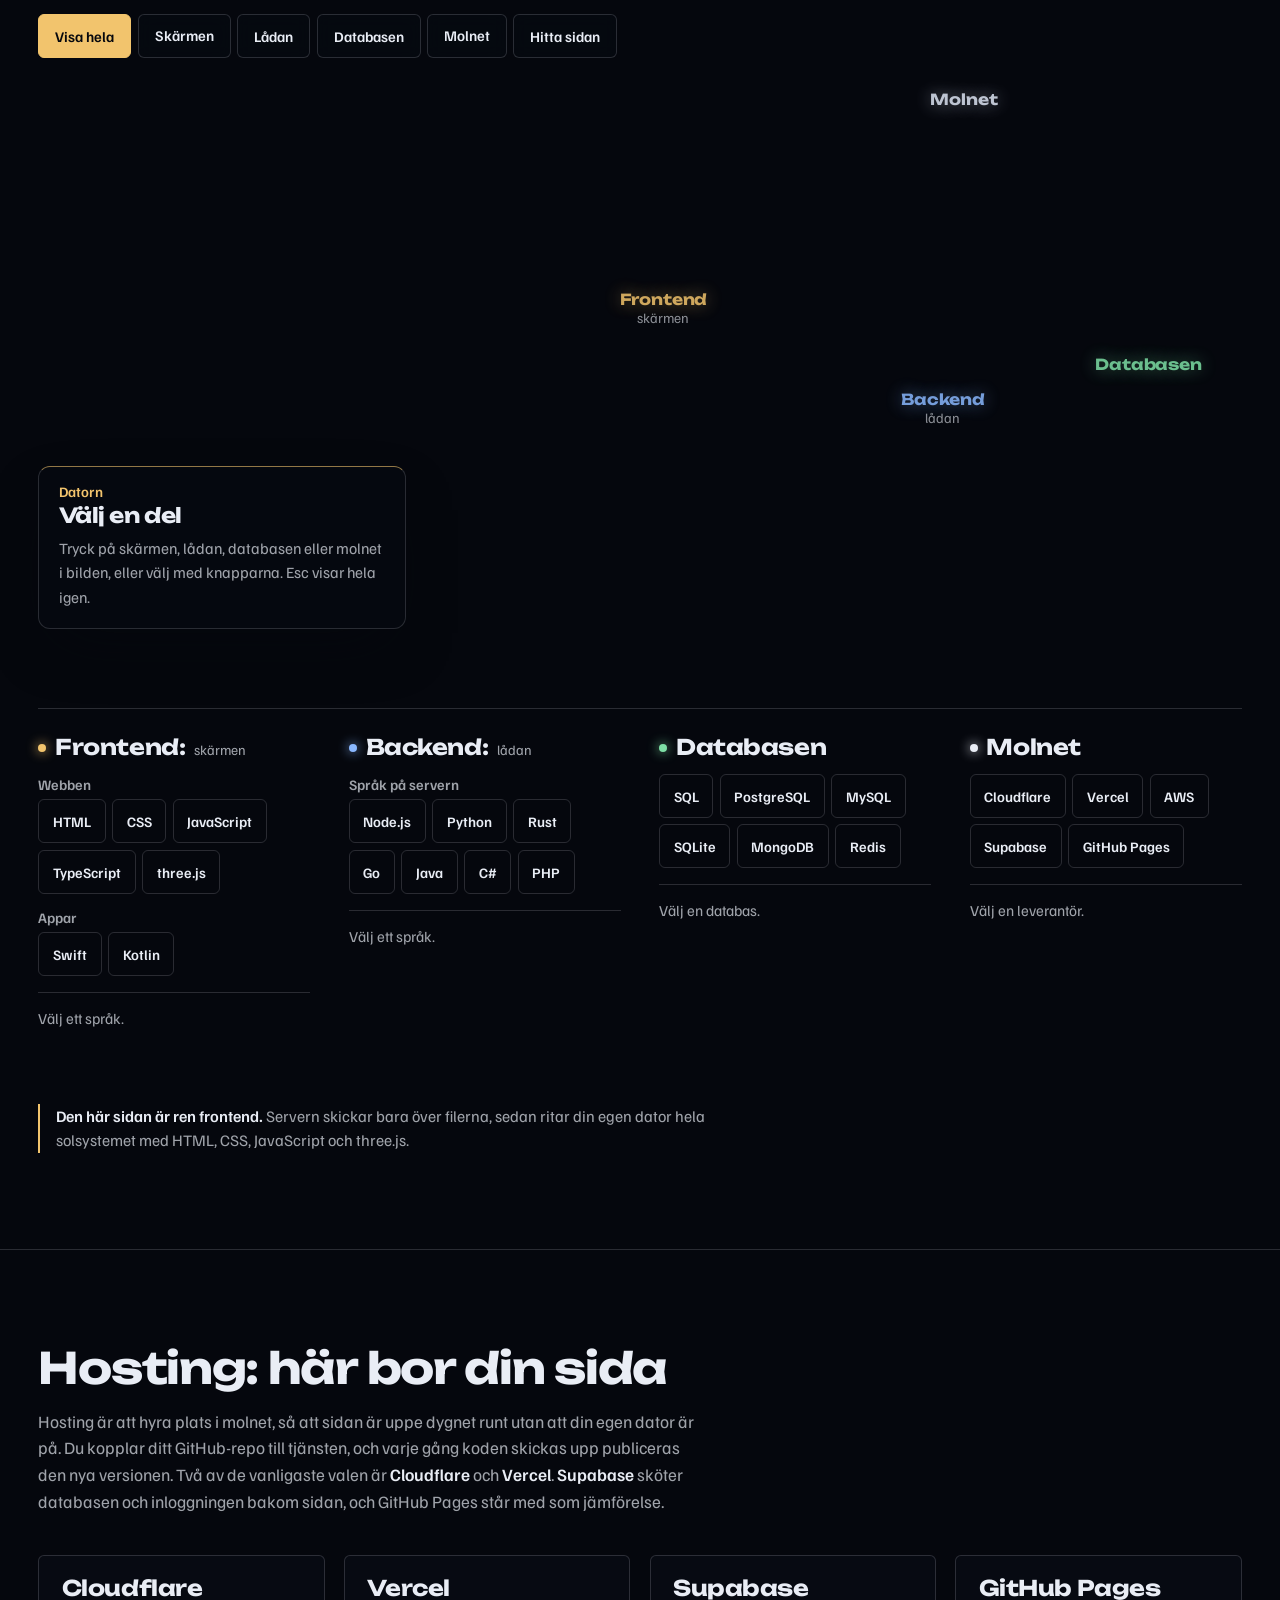
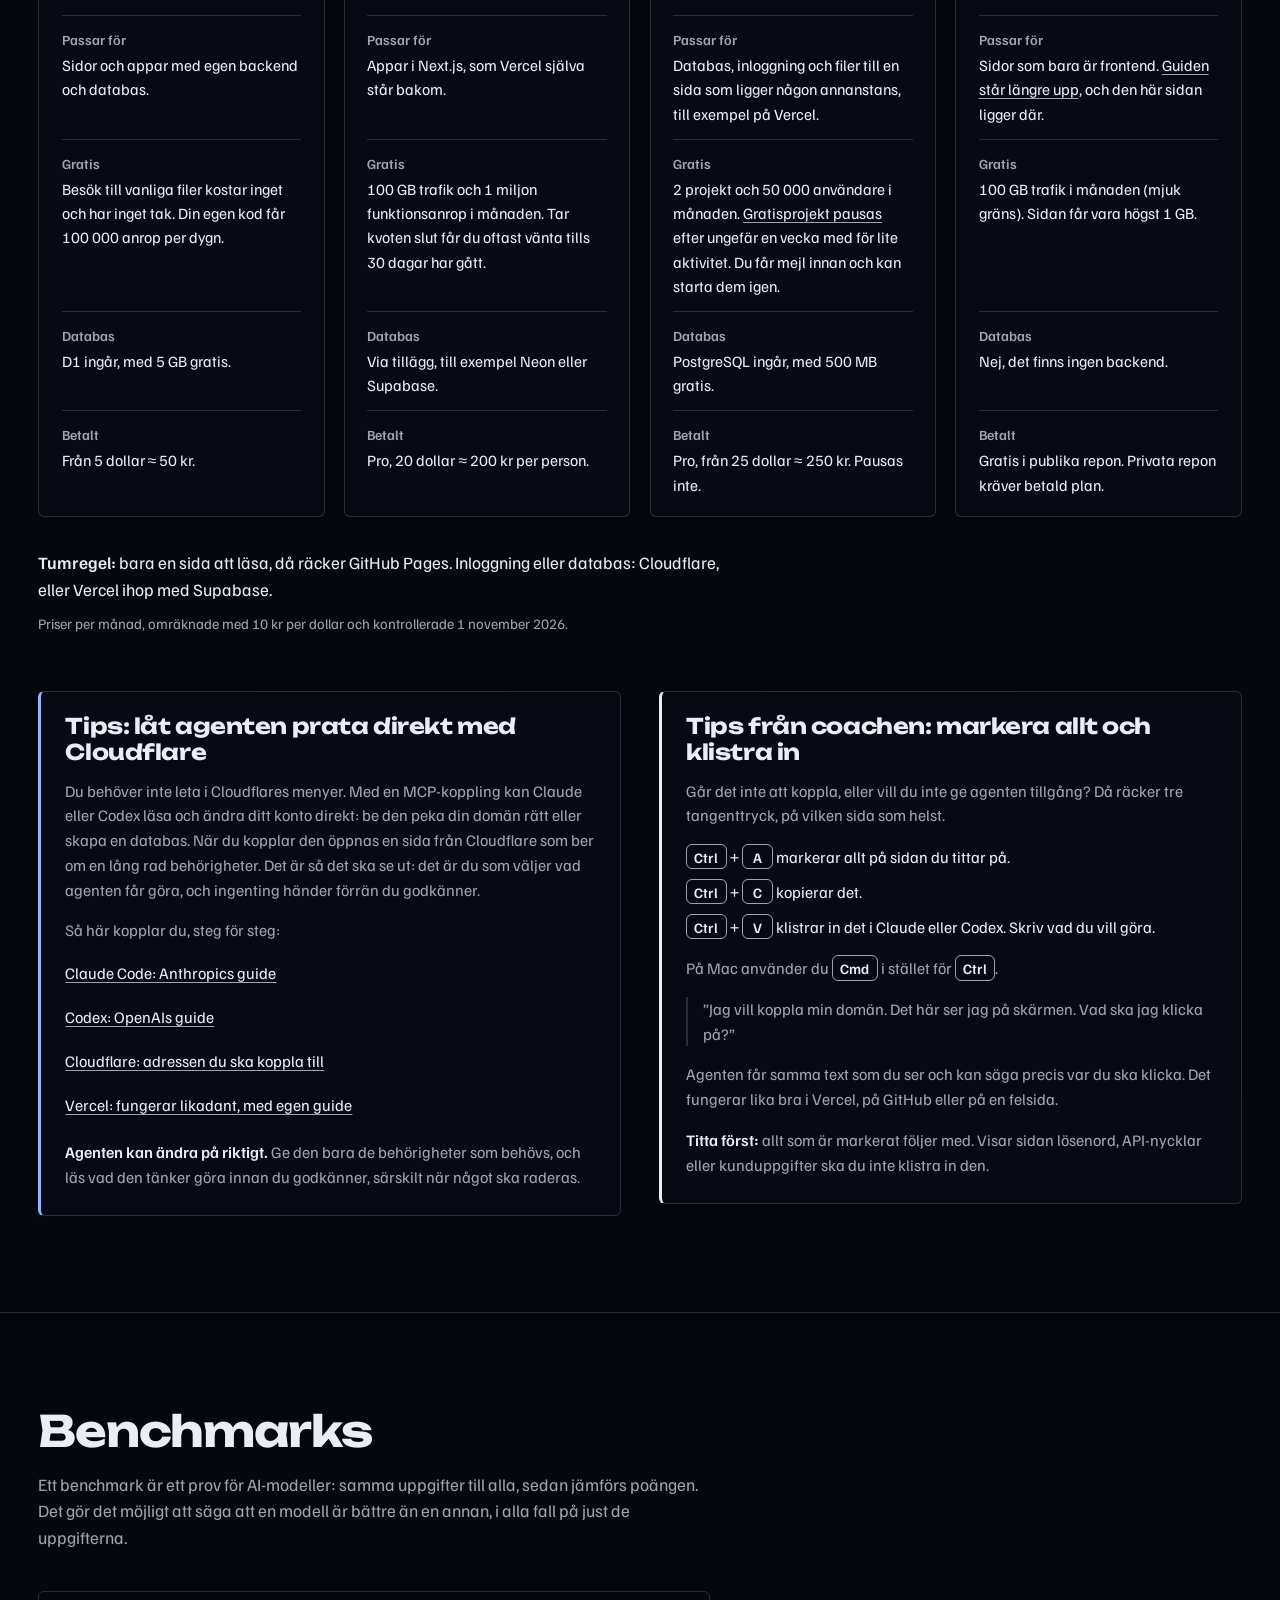
==== commit aca1c563: "buggjakt 2: utan three.js listan, integritet 2.9, dateModified (från webbverkstad a29eb4d, f8a8acd) " ====
--- a/index.html
+++ b/index.html
@@ -25,7 +25,7 @@
 <meta name="twitter:title" content="Från idé till publicerad sida">
 <meta name="twitter:description" content="En karta över AI-bolagen, och sedan vägen från idé till en publicerad sida, steg för steg.">
 <meta name="twitter:image" content="https://buildapp.se/ai/og.png">
-<script type="application/ld+json">{"@context":"https://schema.org","@type":"WebPage","name":"Från idé till publicerad sida","description":"Först en karta över AI-bolagen, deras modeller och verktyg. Sedan vägen från idé till en publicerad sida: verktyg, GitHub, kontroller och var du lär dig mer.","url":"https://buildapp.se/ai/","inLanguage":"sv","image":"https://buildapp.se/ai/og.png","dateModified":"2026-10-28","isPartOf":{"@type":"WebSite","name":"buildapp.se","url":"https://buildapp.se/"}}</script>
+<script type="application/ld+json">{"@context":"https://schema.org","@type":"WebPage","name":"Från idé till publicerad sida","description":"Först en karta över AI-bolagen, deras modeller och verktyg. Sedan vägen från idé till en publicerad sida: verktyg, GitHub, kontroller och var du lär dig mer.","url":"https://buildapp.se/ai/","inLanguage":"sv","image":"https://buildapp.se/ai/og.png","dateModified":"2026-11-24","isPartOf":{"@type":"WebSite","name":"buildapp.se","url":"https://buildapp.se/"}}</script>
 <style>
 @font-face { font-family: "Unbounded"; src: url(fonts/unbounded-latin-400-normal.woff2) format("woff2"); font-weight: 400; font-display: swap; }
 @font-face { font-family: "Unbounded"; src: url(fonts/unbounded-latin-700-normal.woff2) format("woff2"); font-weight: 700; font-display: swap; }
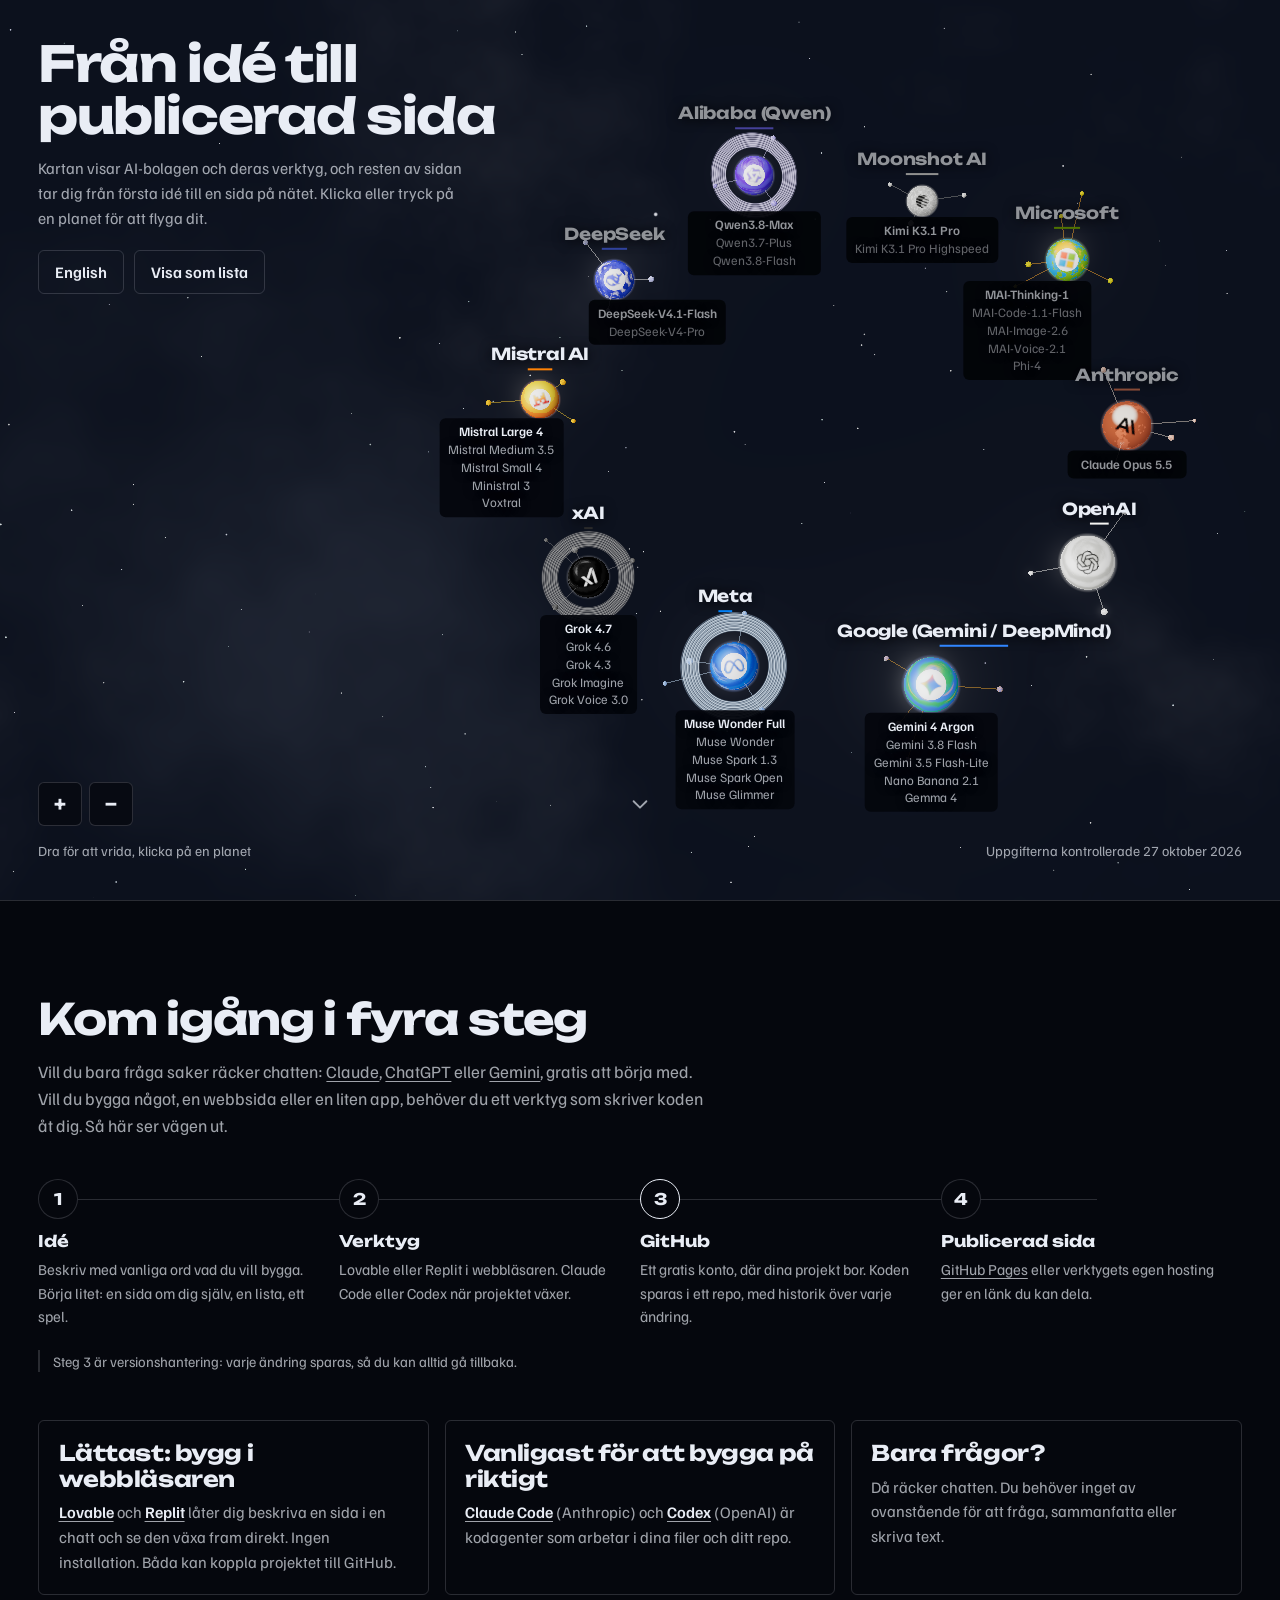
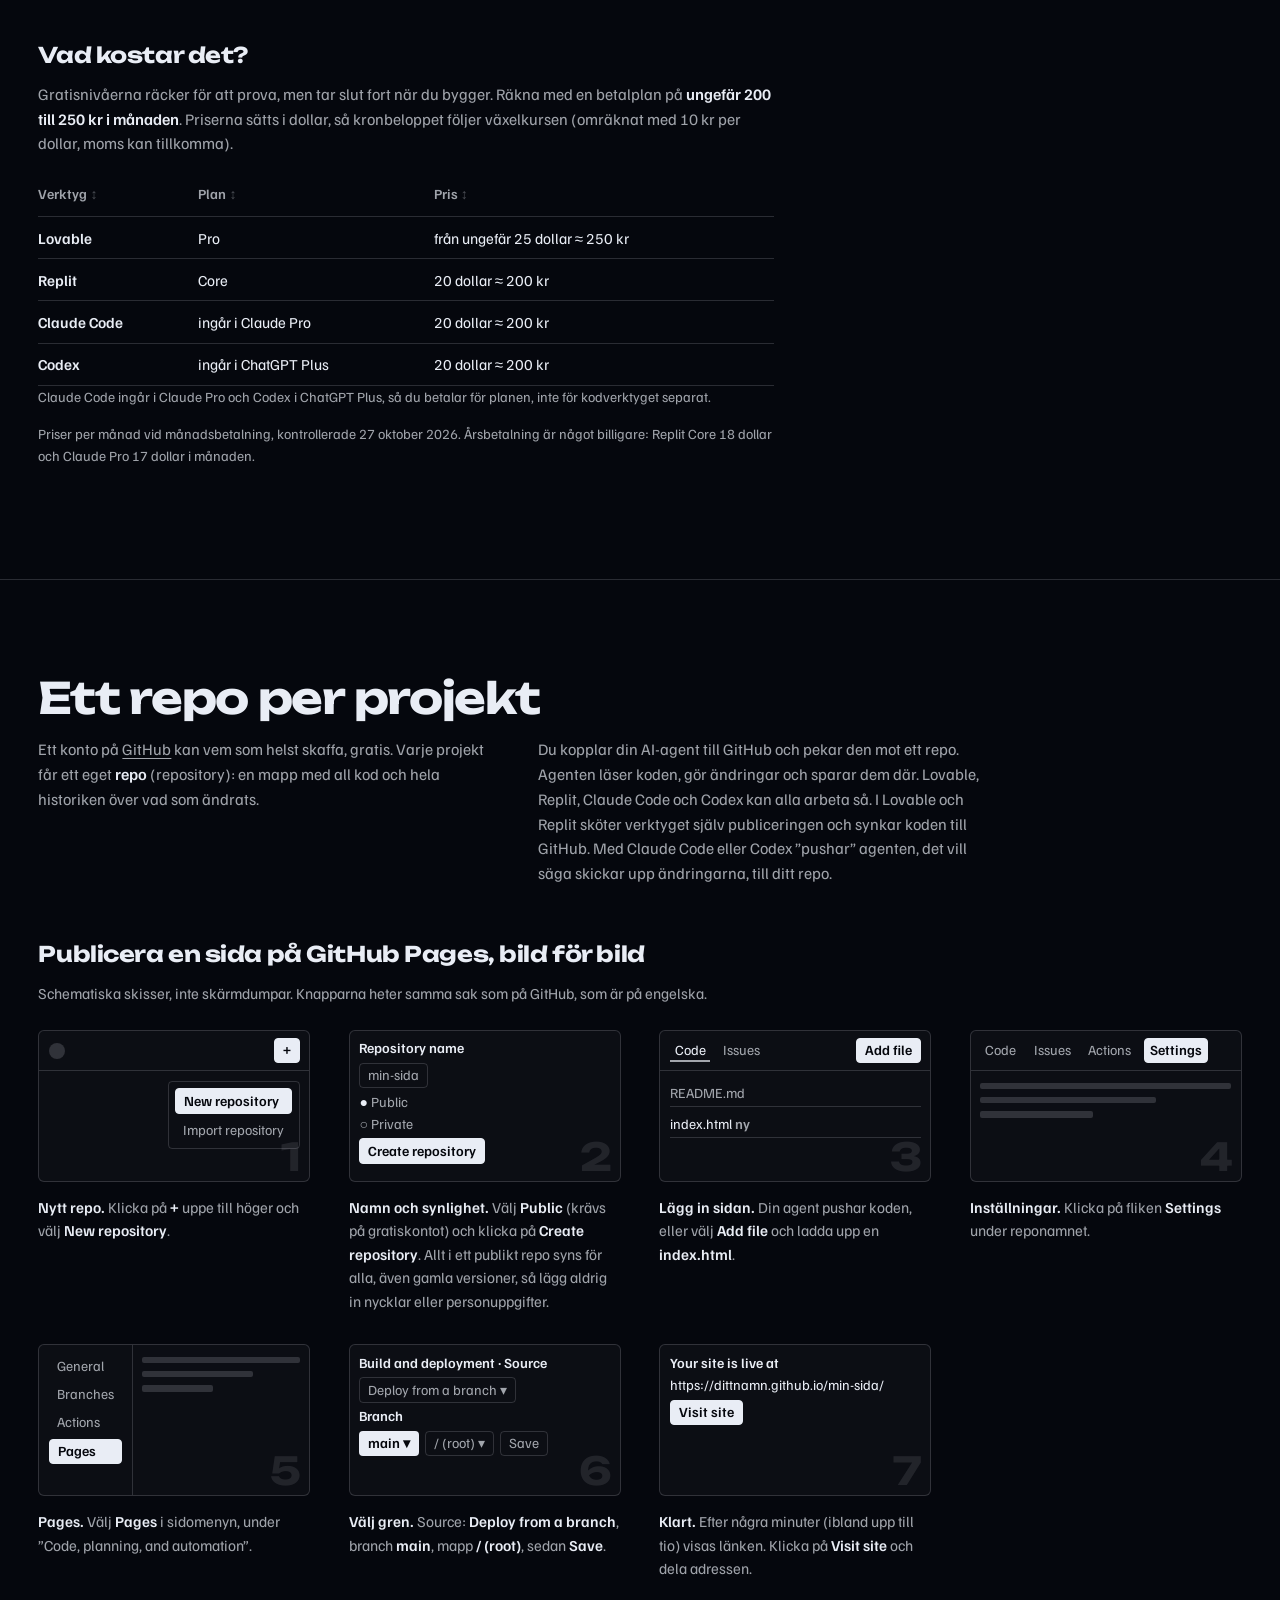
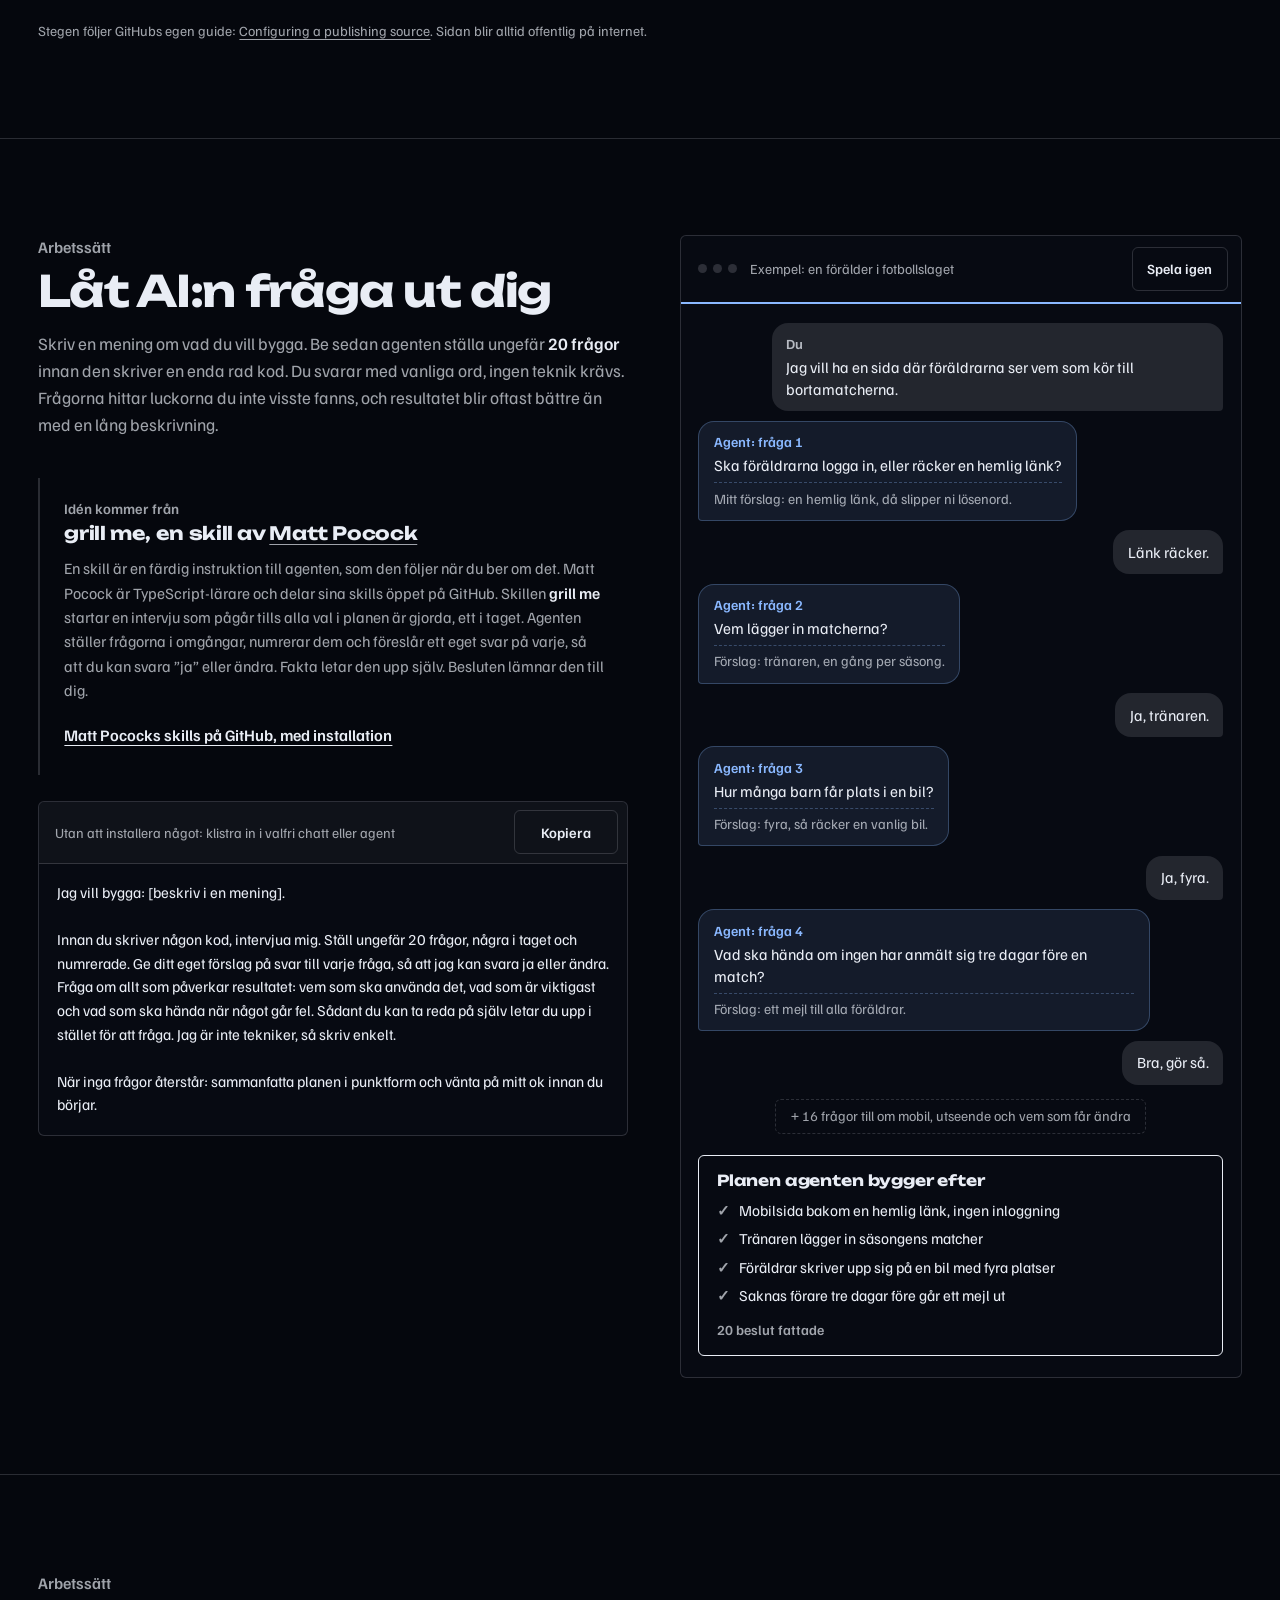
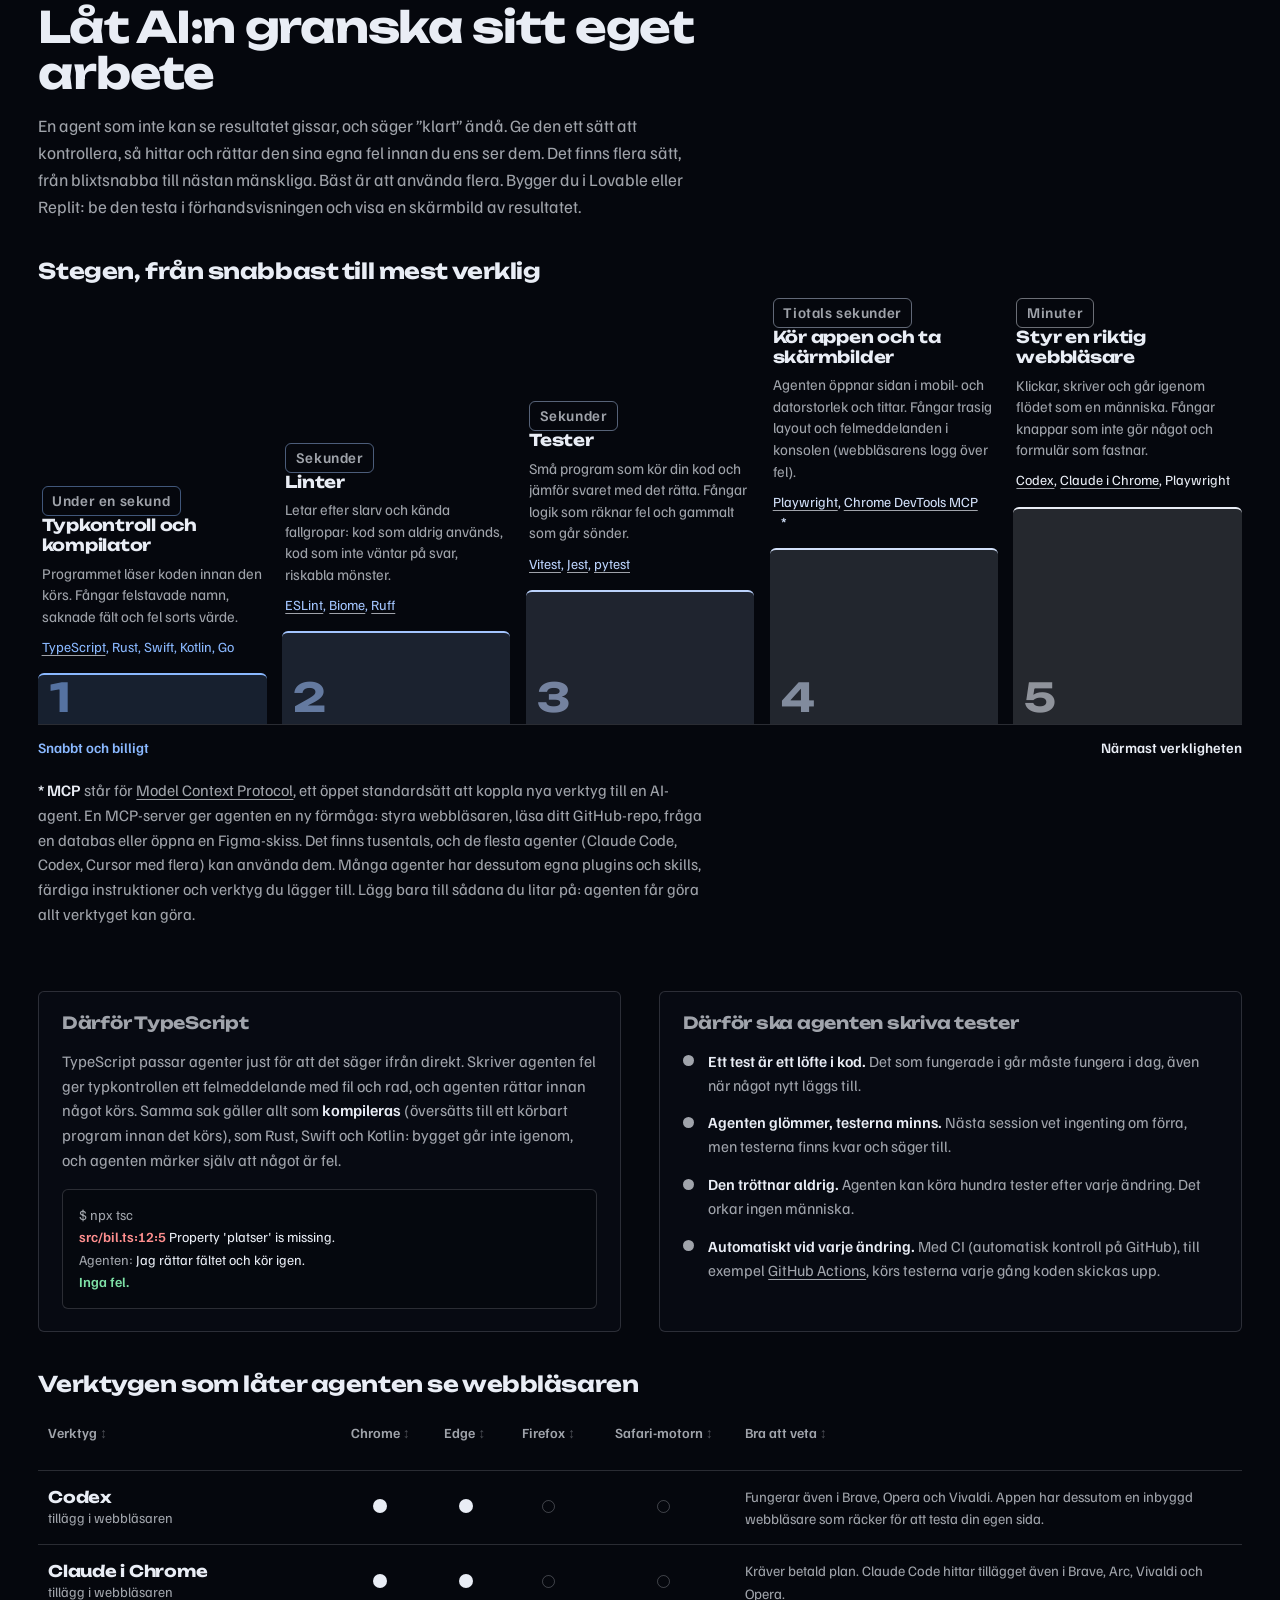
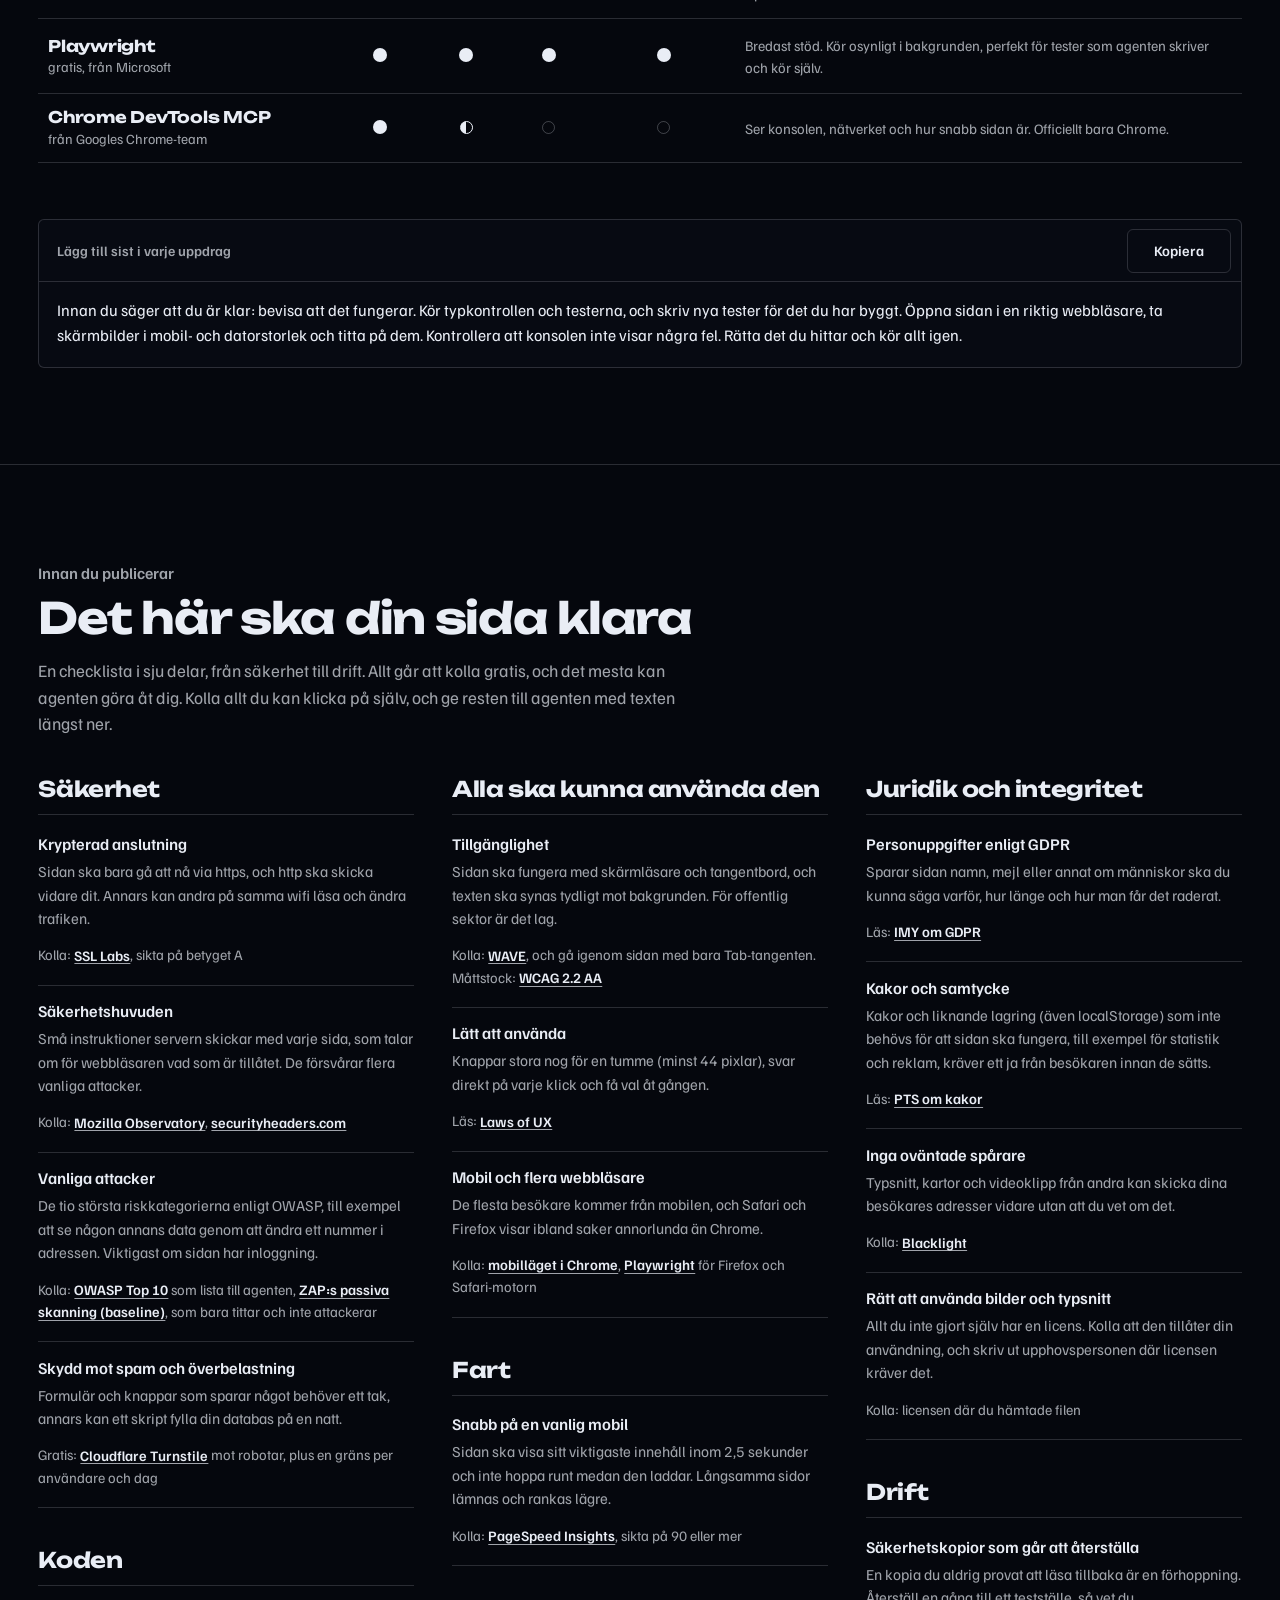
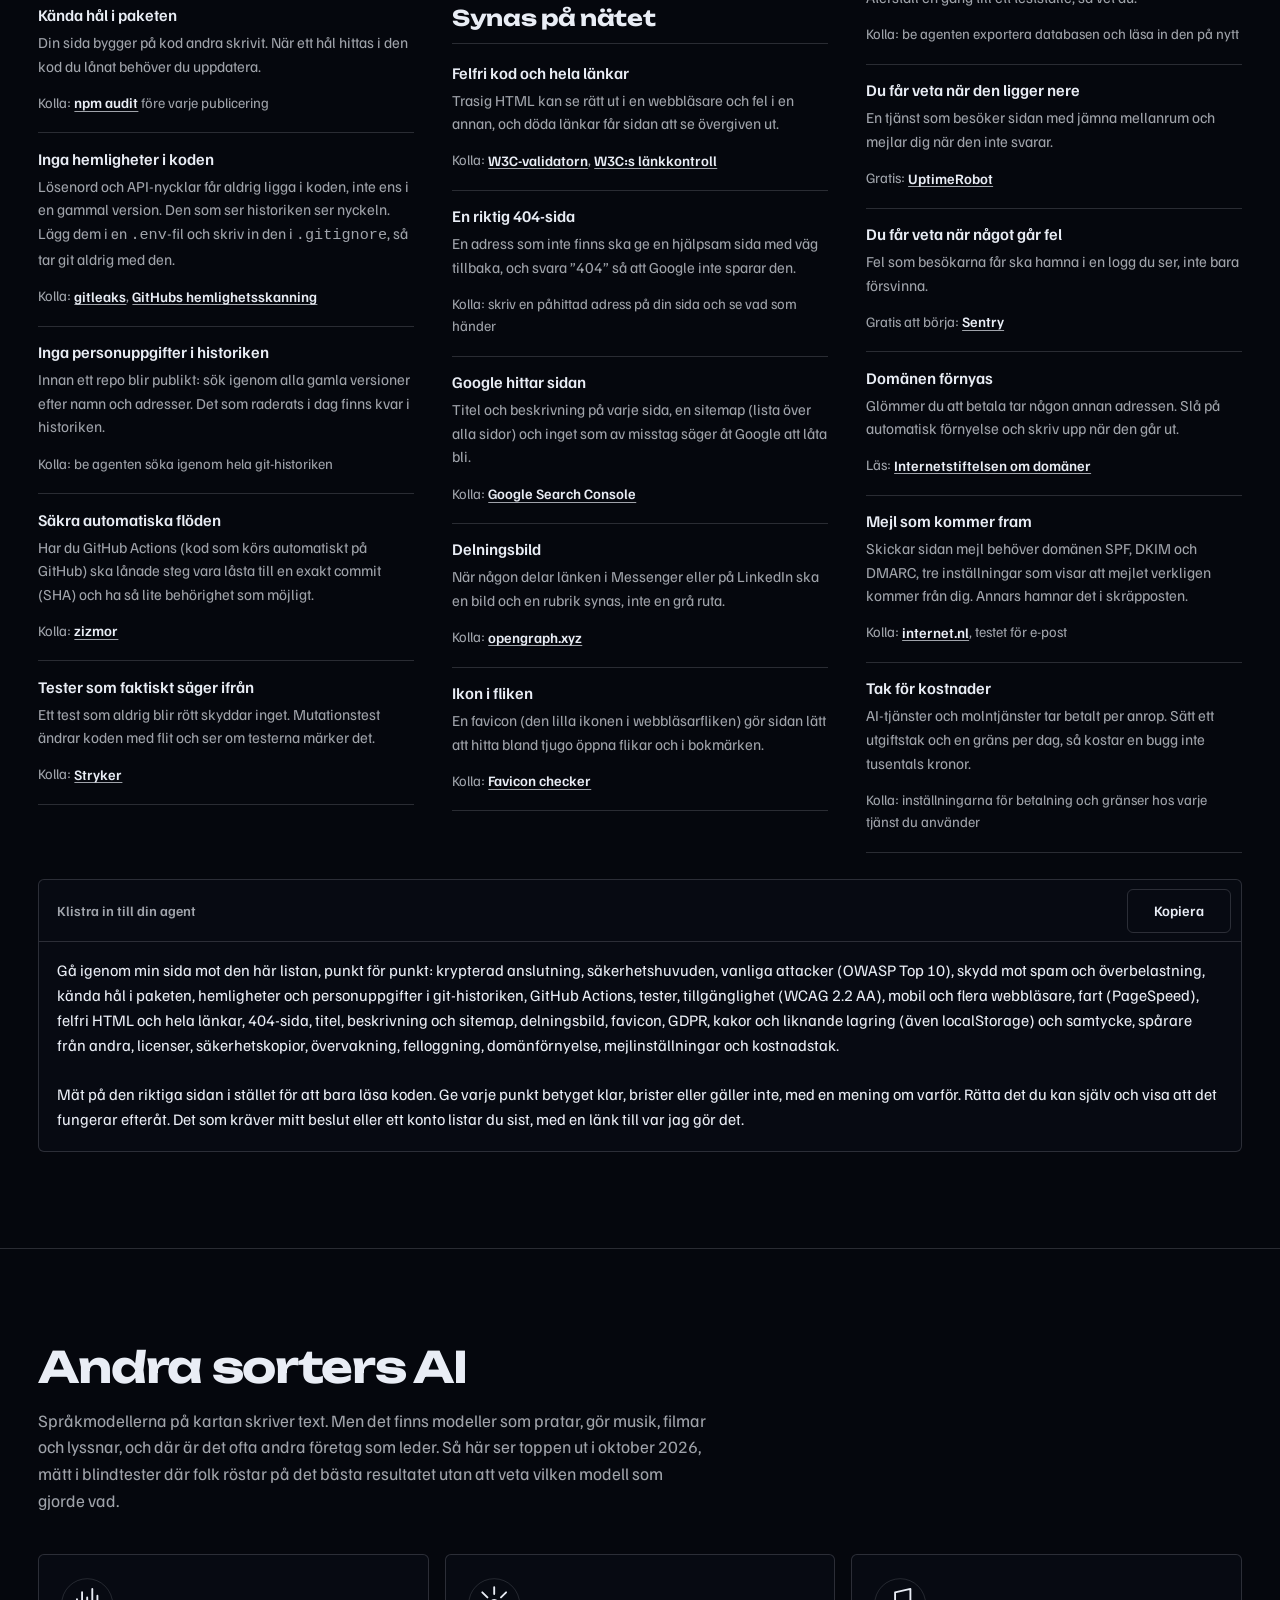
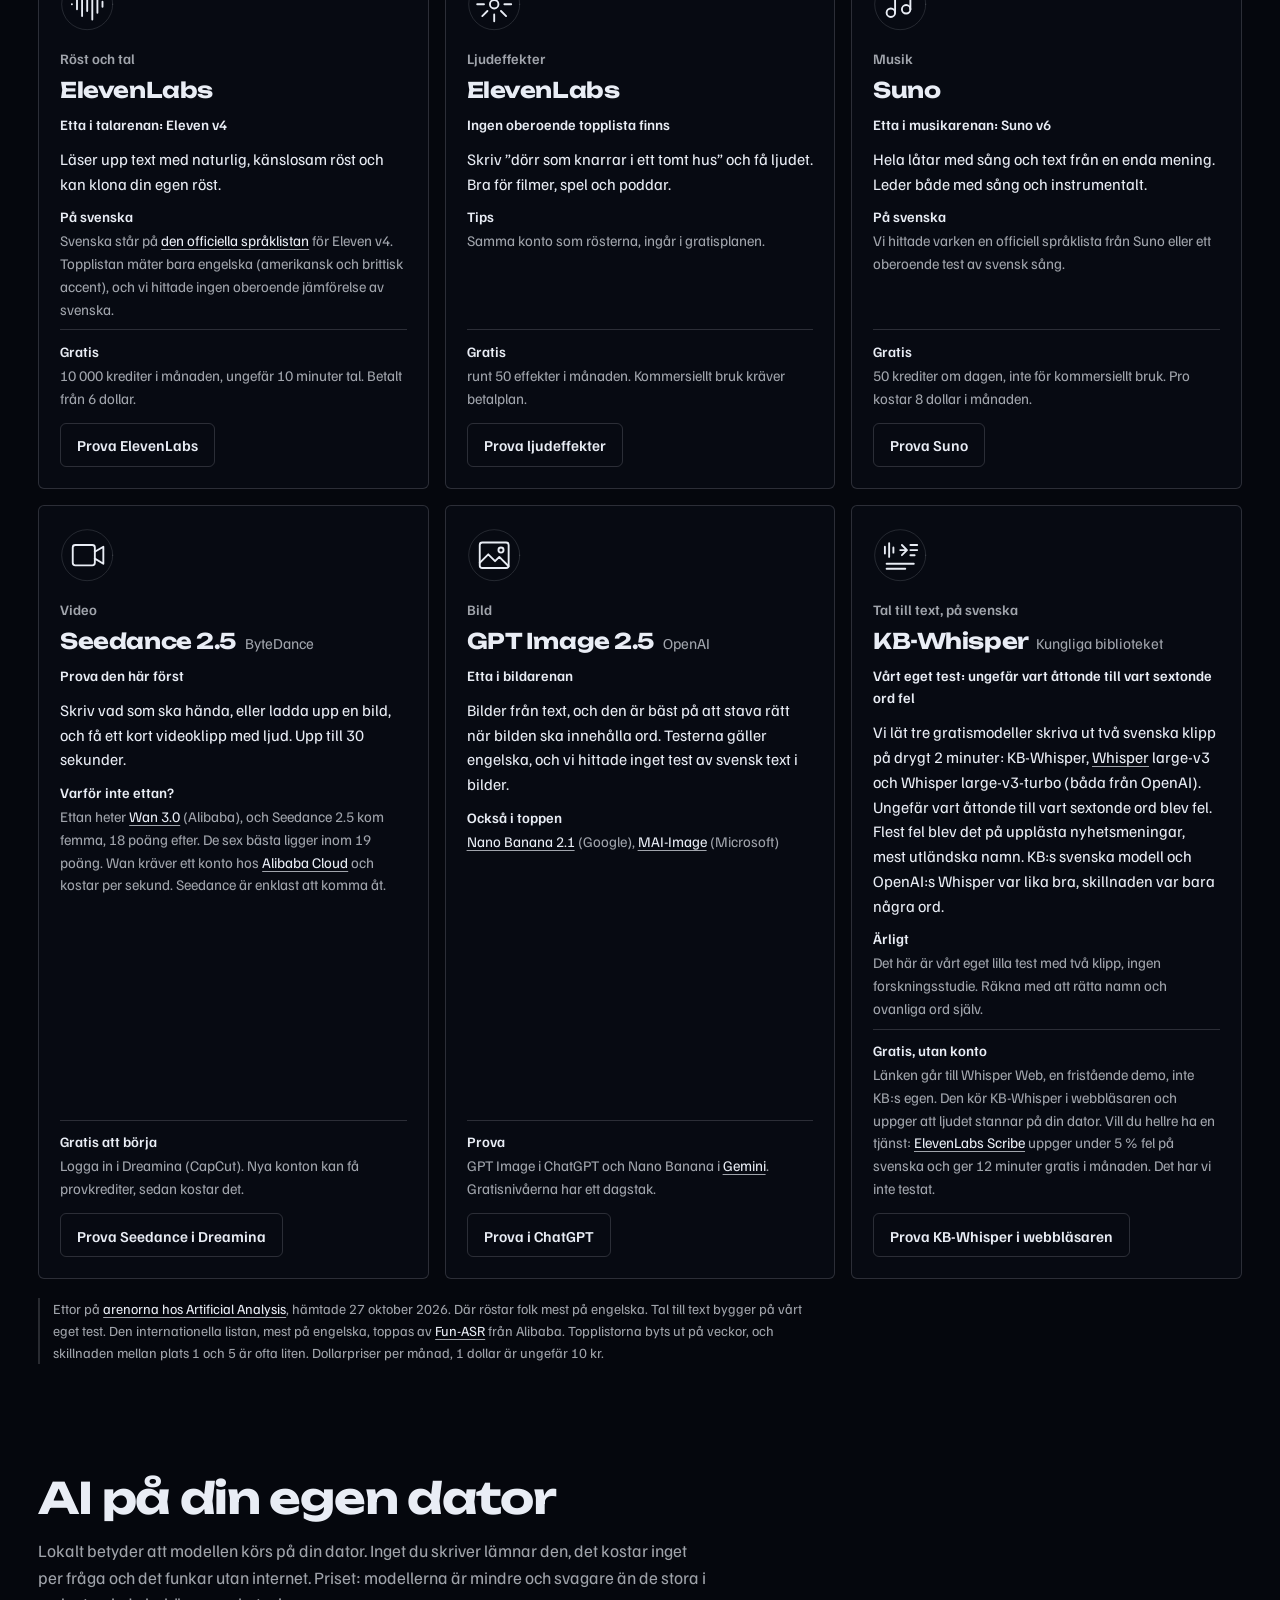
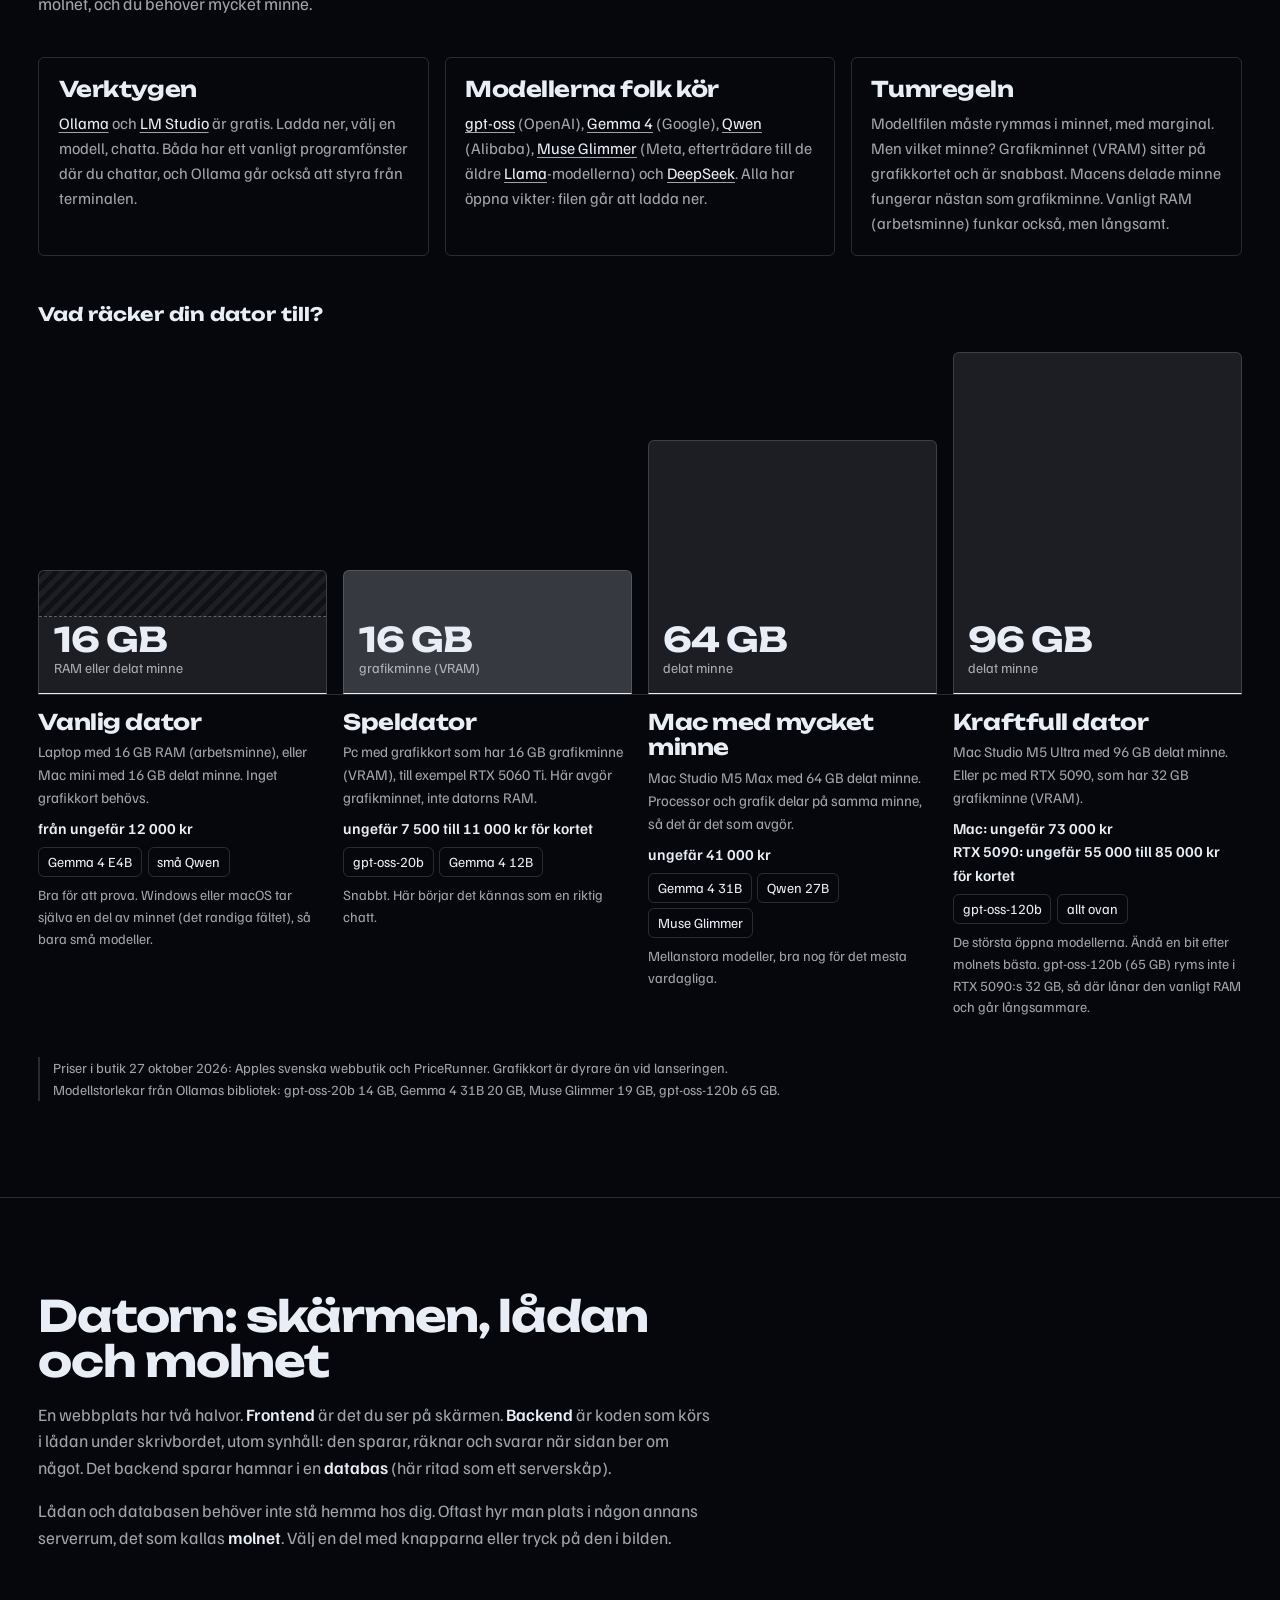
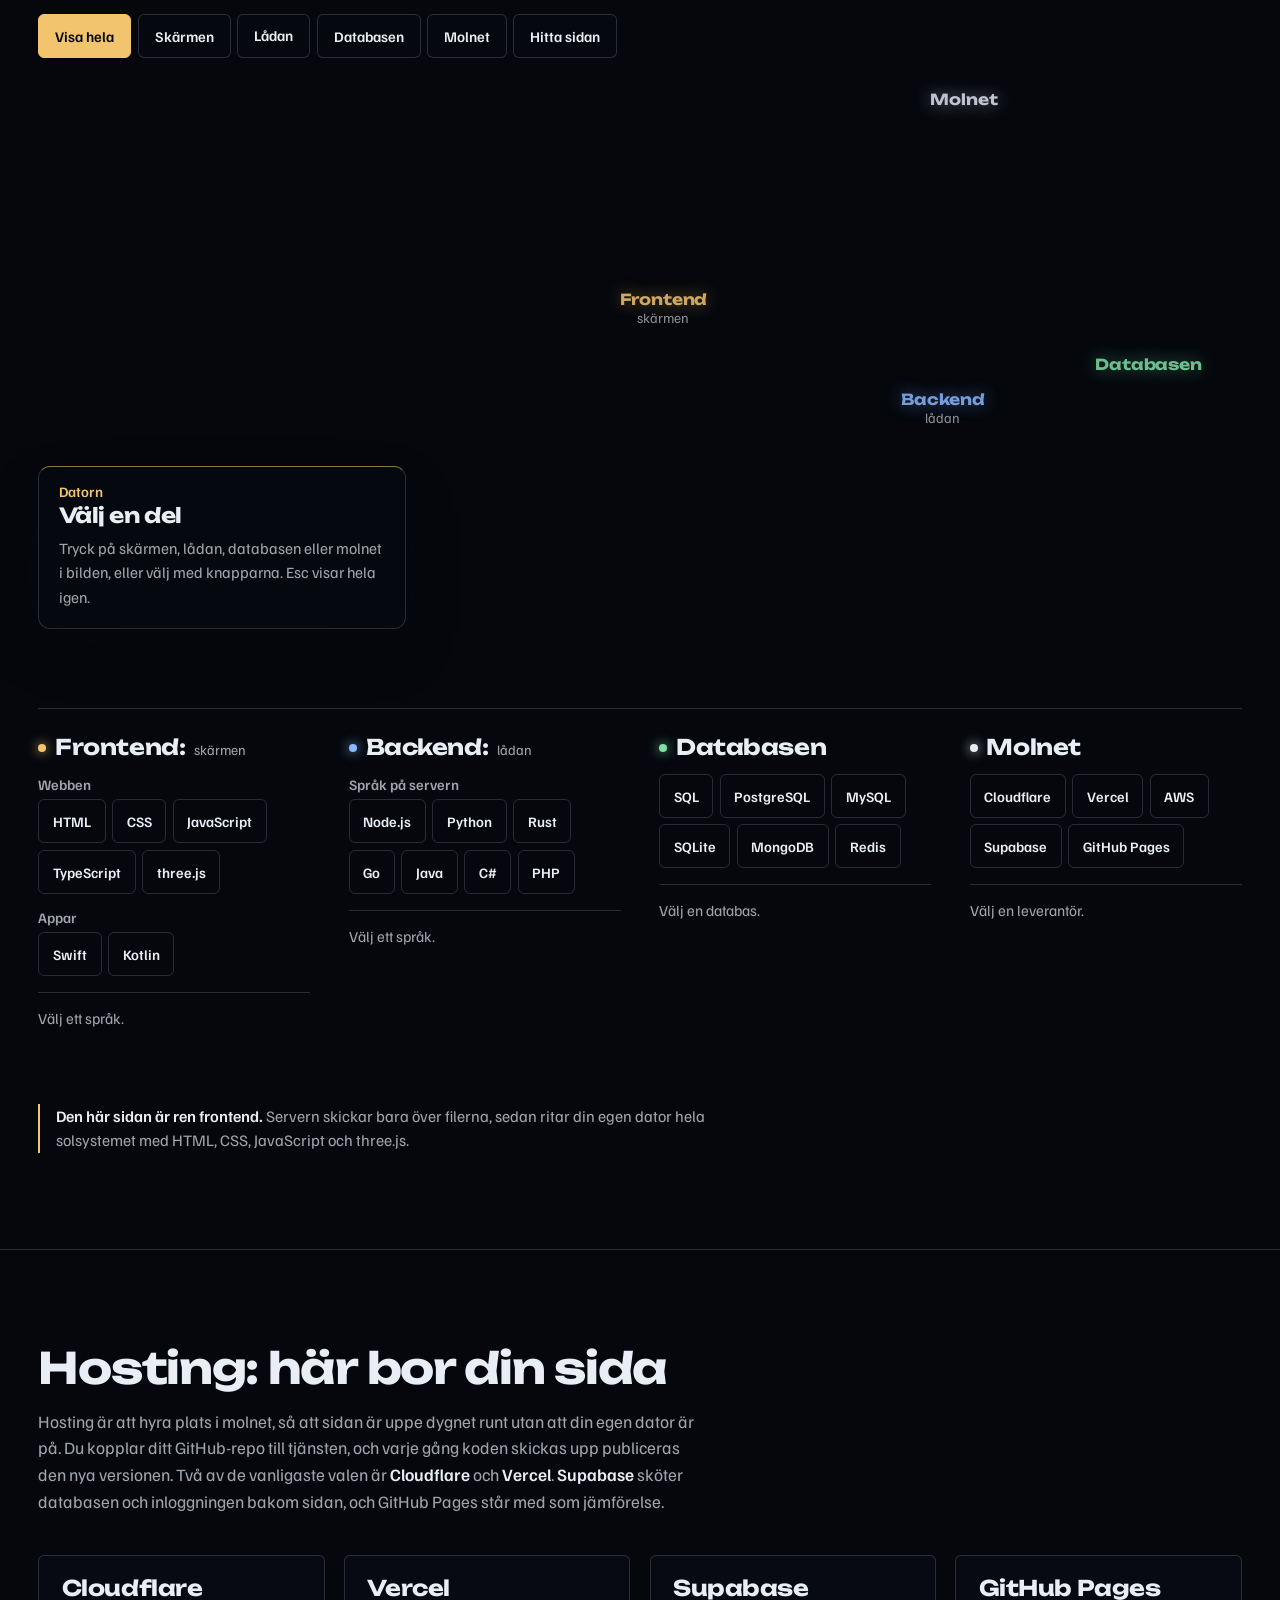
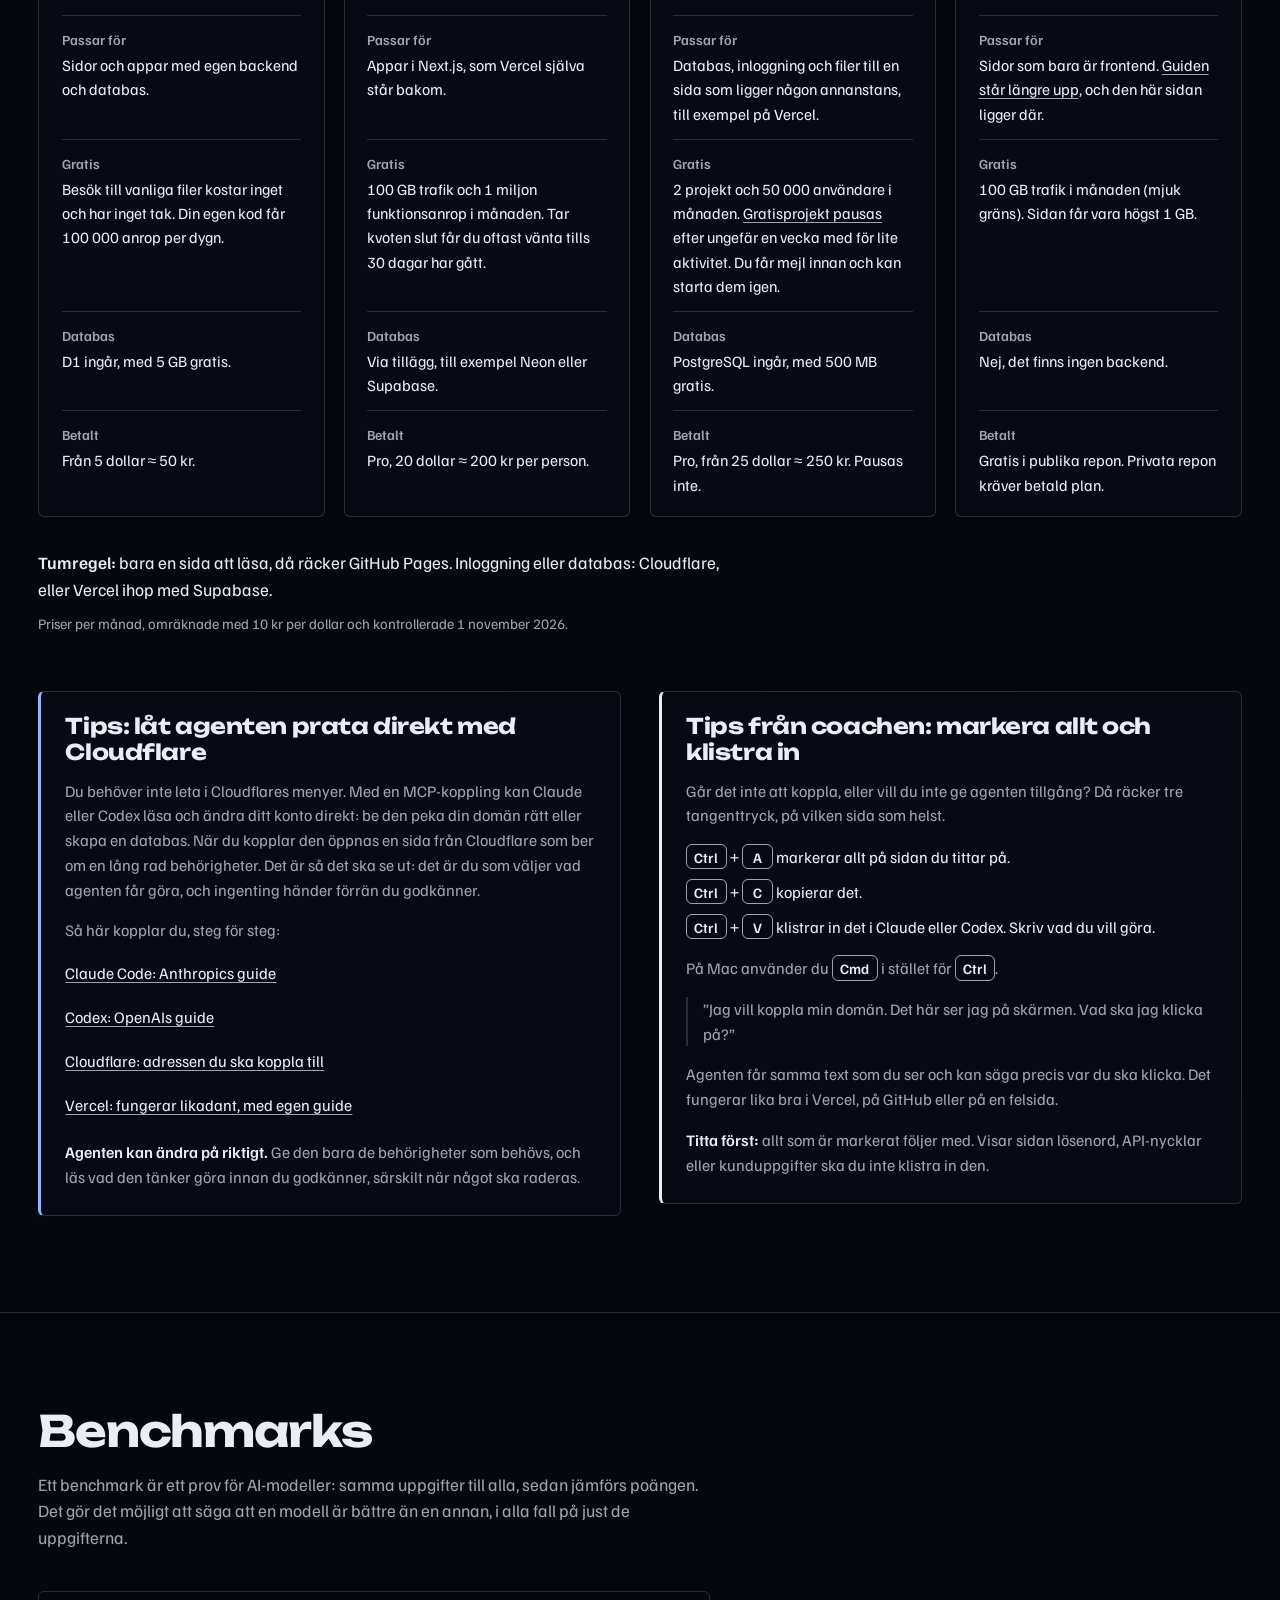
==== commit 68fcc6cc: "index flödar om under 316 px (från webbverkstad 65966cf), scenariojakt i docs Co-Authored-By: Claude" ====
--- a/index.html
+++ b/index.html
@@ -61,7 +61,7 @@
 }
 * { box-sizing: border-box; }
 html { background: var(--space); }
-body { margin: 0; background: var(--space); color: var(--text); font: 400 1rem/1.55 var(--body); }
+body { margin: 0; background: var(--space); color: var(--text); font: 400 1rem/1.55 var(--body); overflow-wrap: break-word; }
 a { color: inherit; text-decoration-color: var(--planet); text-underline-offset: 0.2em; }
 :focus-visible { outline: 2px solid var(--star); outline-offset: 3px; border-radius: var(--radius); }
 button { font: inherit; color: inherit; cursor: pointer; }
@@ -70,7 +70,7 @@
 
 /* ---------- intro ---------- */
 .intro { padding: var(--gutter); max-width: 38rem; margin-left: calc(var(--edge) - var(--gutter)); }
-h1 { font: 700 clamp(1.7rem, 1rem + 2.6vw, 3.3rem)/1.05 var(--display); letter-spacing: -0.03em; margin: 0 0 0.9rem; }
+h1 { font: 700 clamp(min(1.7rem, 8.6vw), 1rem + 2.6vw, 3.3rem)/1.05 var(--display); letter-spacing: -0.03em; margin: 0 0 0.9rem; }
 .intro .lede { margin: 0 0 1.2rem; color: var(--muted); max-width: 27rem; }
 .controls { display: flex; flex-wrap: wrap; gap: 0.6rem; }
 .has-3d .intro { position: absolute; top: 0; left: 0; z-index: 3; pointer-events: none; }
@@ -146,7 +146,7 @@
 .panel h3, .company h3 { font: 600 1rem/1.3 var(--body); margin: 1.6rem 0 0.5rem; color: var(--muted); }
 .panel-top, .panel-nav { display: flex; gap: 0.6rem; flex-wrap: wrap; }
 .panel-nav { margin-top: 2rem; }
-.facts { display: grid; grid-template-columns: repeat(3, auto); gap: 0.4rem 1.6rem; justify-content: start; margin: 0 0 1rem; }
+.facts { display: flex; flex-wrap: wrap; gap: 0.4rem 1.6rem; margin: 0 0 1rem; } /* wraps under ~300 px (200 % zoom on a phone) */
 .facts dt { font-size: 0.875rem; color: var(--muted); }
 .facts dd { margin: 0; font-weight: 600; }
 .blurb { margin: 0; max-width: 34rem; }
--- a/sections/verifiera.css
+++ b/sections/verifiera.css
@@ -92,3 +92,12 @@
   #verifiera .v-th-short { display: inline; }
   #verifiera .v-prompt-bar { flex-wrap: wrap; }
 }
+/* 200 % zoom on a phone: the four 44 px columns no longer fit beside the name. The name takes its own row
+   above the dots, the sort buttons may shrink to the column (still over WCAG's 24 px), and anything left scrolls in the table, not the page. */
+@media (max-width: 315px) {
+  #verifiera .v-matrix { overflow-x: auto; position: relative; }
+  #verifiera .v-matrix tr { grid-template-columns: repeat(4, minmax(0, 1fr)); }
+  #verifiera .v-matrix th:first-child { grid-column: 1 / -1; }
+  #verifiera .v-matrix .t-sort { min-width: 0; }
+  #verifiera .v-matrix thead th { font-size: 0.7rem; }
+}
--- a/sections/benchmarks.css
+++ b/sections/benchmarks.css
@@ -31,7 +31,9 @@
 #benchmarks .bm-key { margin-bottom: 0; }
 
 /* table: cells centre vertically so the model button (44 px tap height) lines up with its row */
-#benchmarks .bm-table-wrap { margin-top: 2rem; overflow-x: auto; }
+#benchmarks .bm-table-wrap { margin-top: 2rem; overflow-x: auto; position: relative; } /* relative: the hidden .bm-long spans stay inside the scroll box */
+/* the chart is at least 300 px wide: narrower screens (200 % zoom on a phone) scroll it, not the page */
+@media (max-width: 315px) { #benchmarks .bm-chart { overflow-x: auto; } }
 #benchmarks .bm-table { border-collapse: collapse; width: 100%; max-width: 48rem; font-size: 0.92rem; font-variant-numeric: tabular-nums; }
 #benchmarks caption { text-align: left; font-size: 0.875rem; padding-bottom: 0.6rem; }
 #benchmarks .bm-table th, #benchmarks .bm-table td { text-align: left; padding: 0.45rem 0.6rem 0.45rem 0; border-bottom: 1px solid var(--line); vertical-align: middle; }
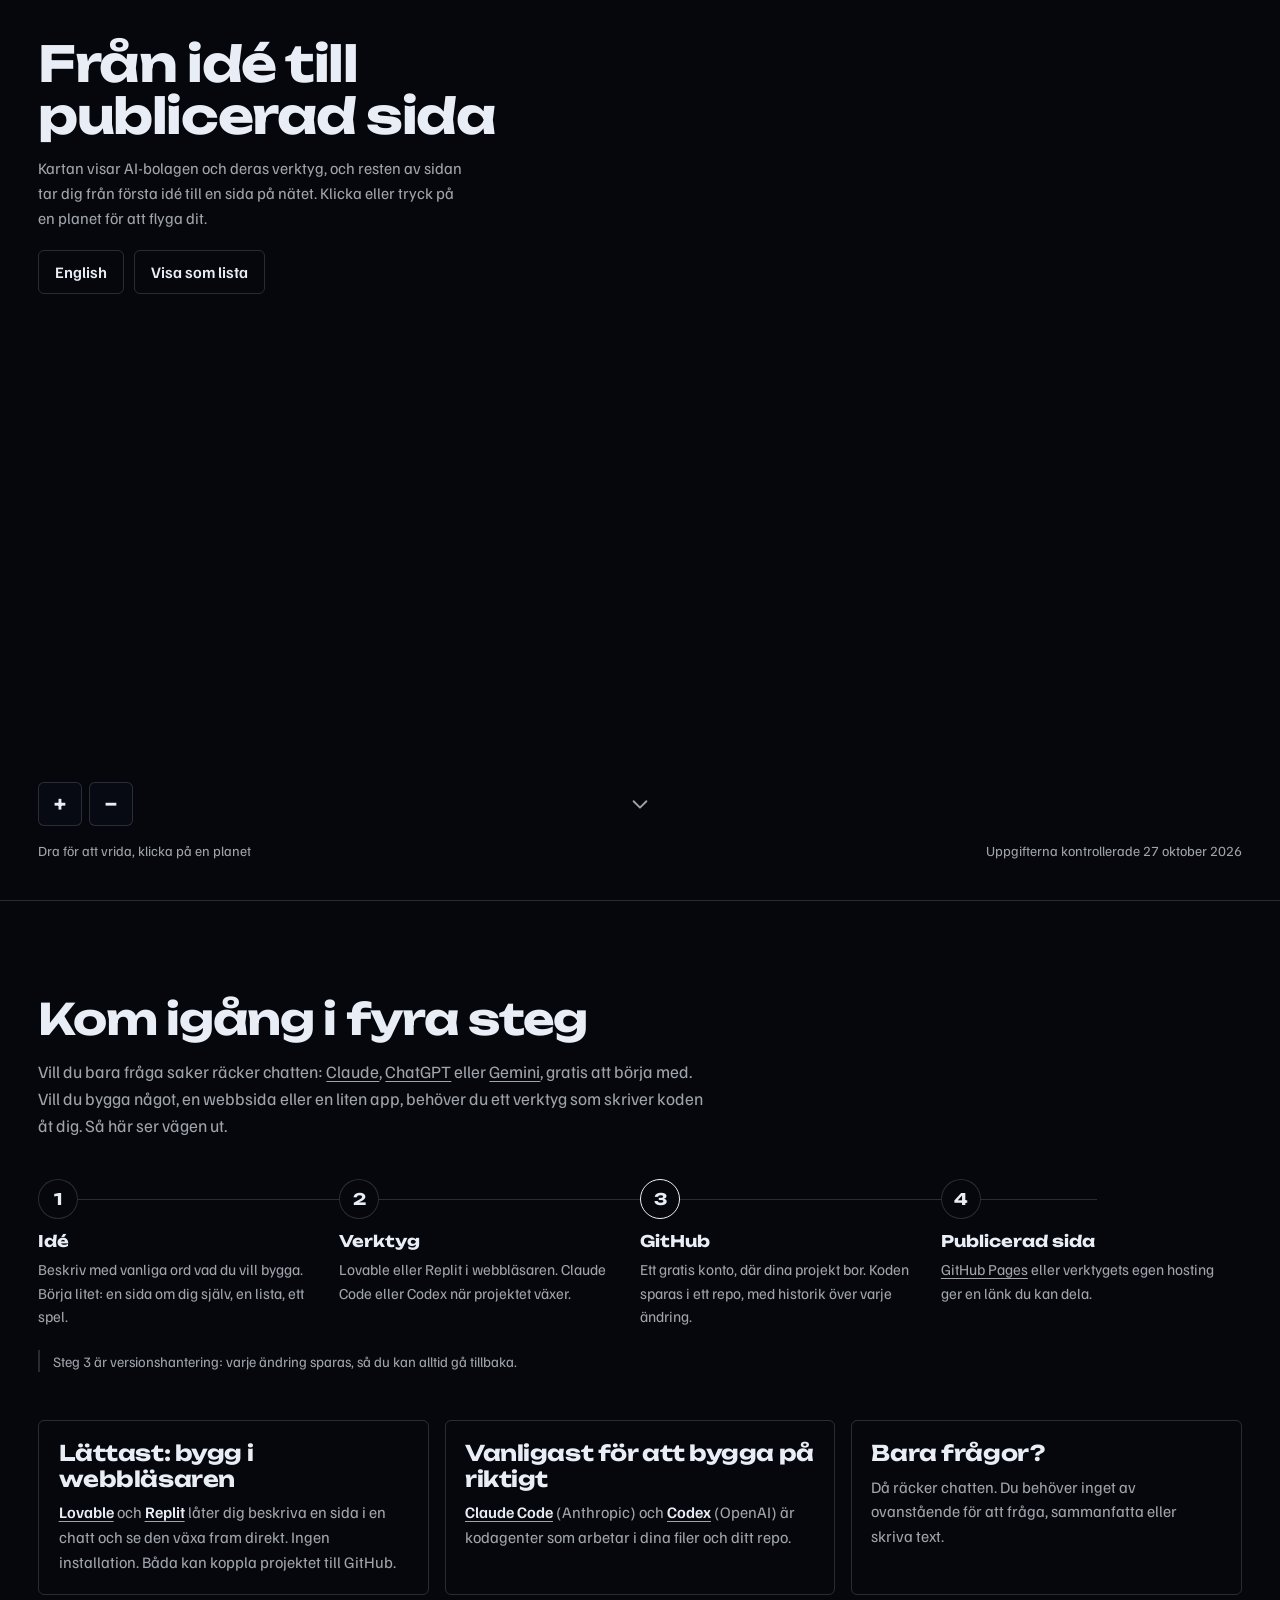
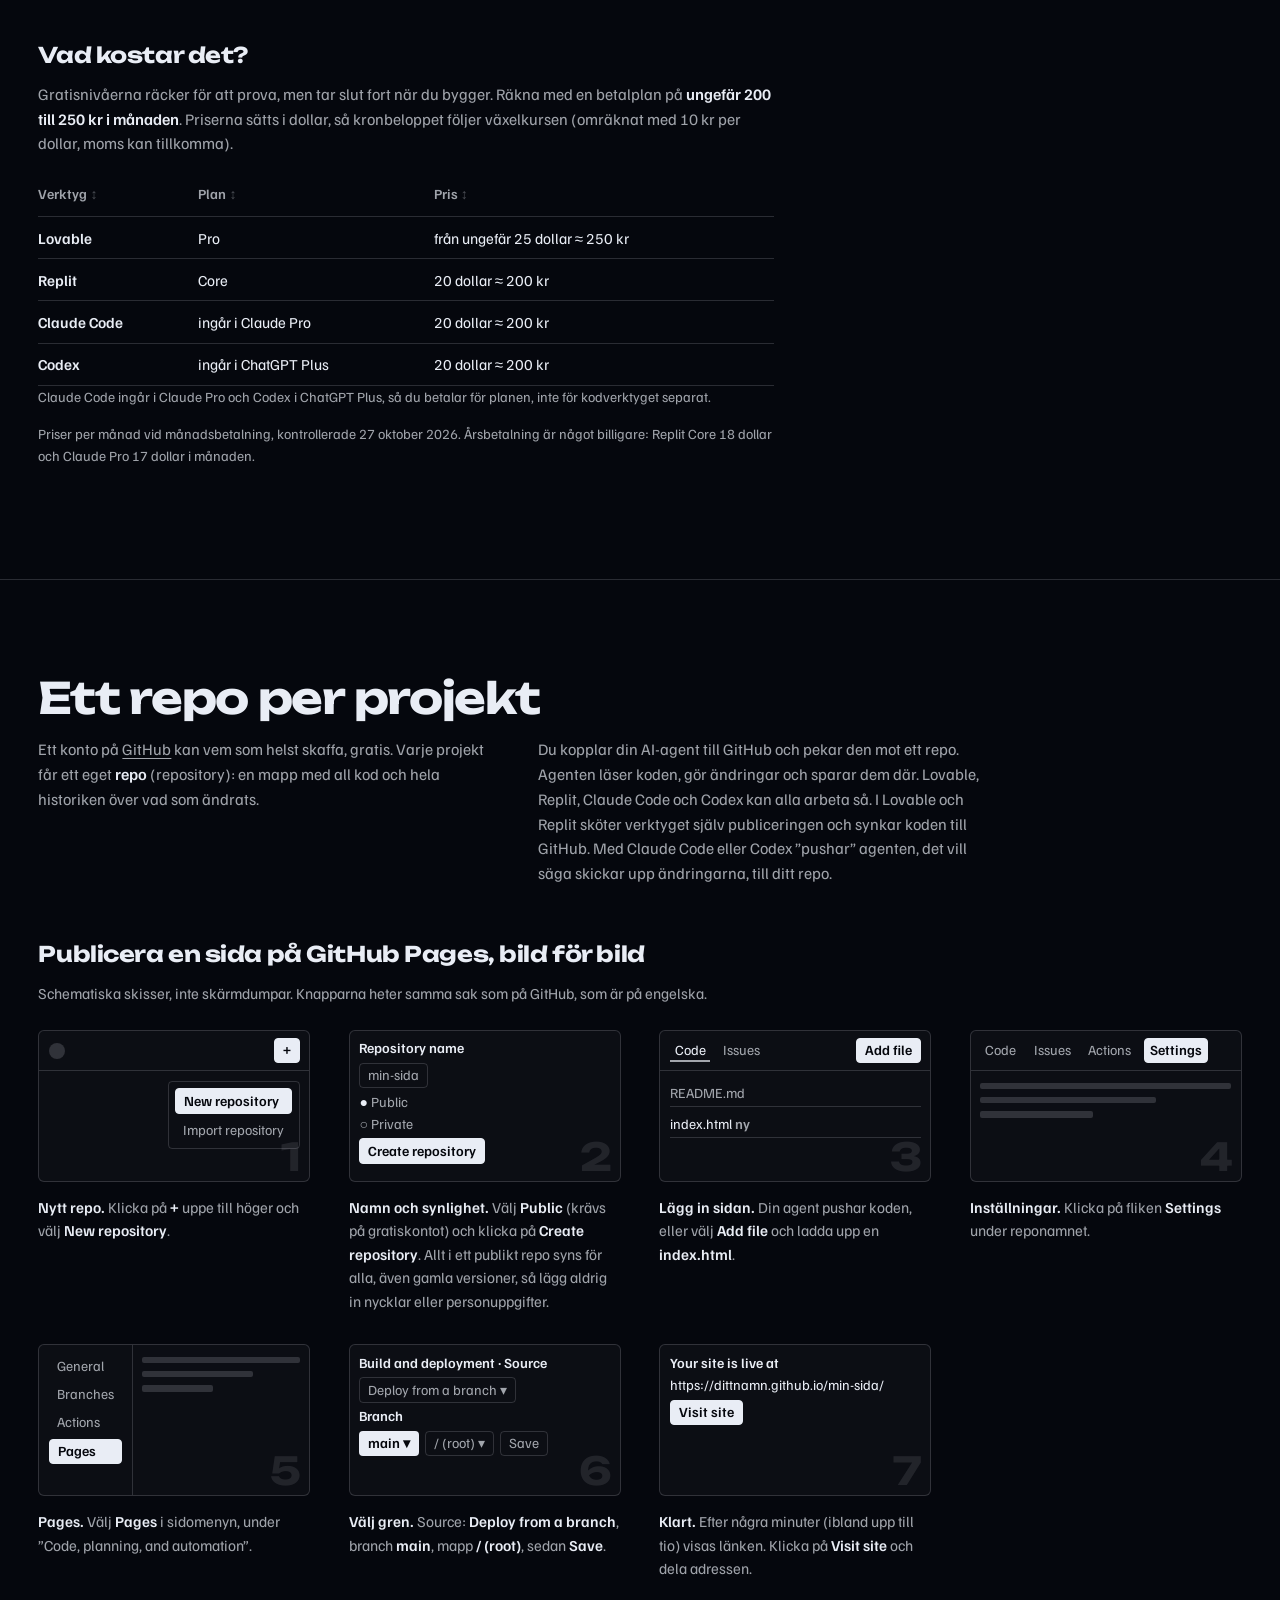
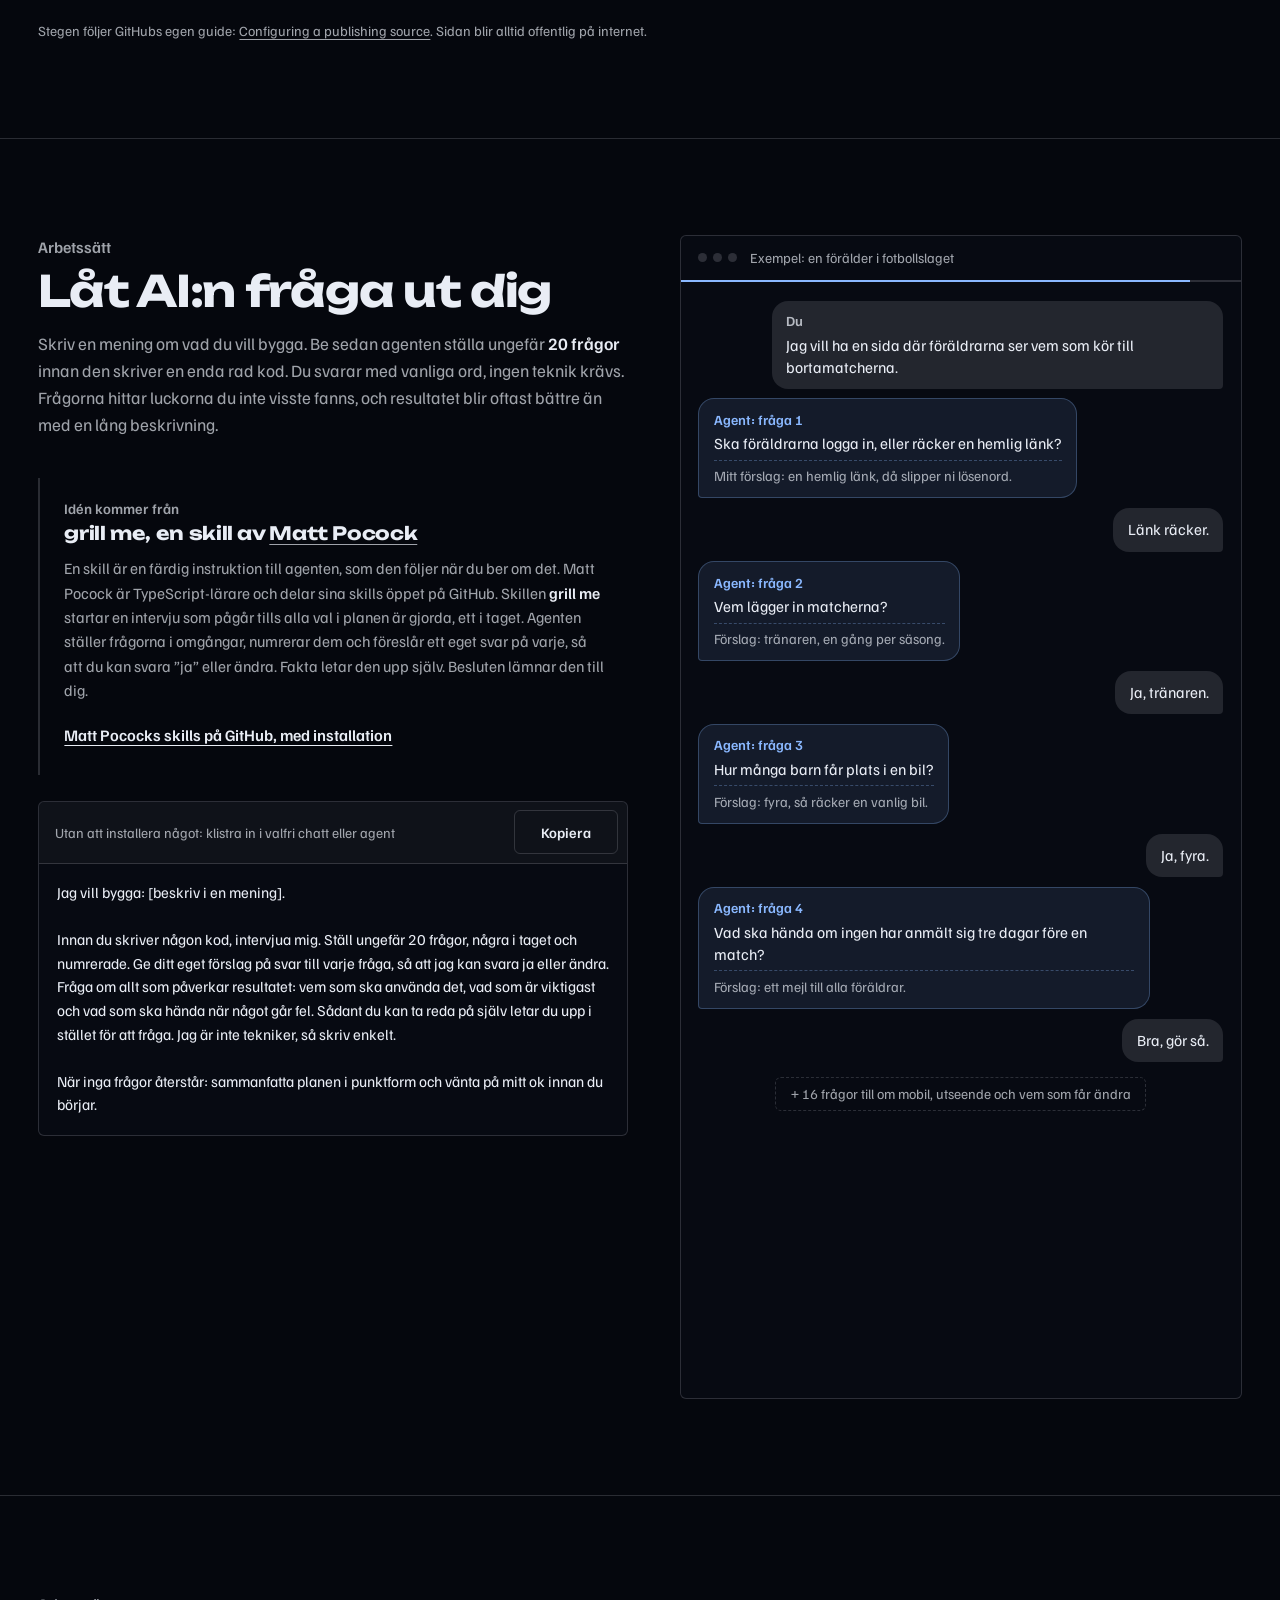
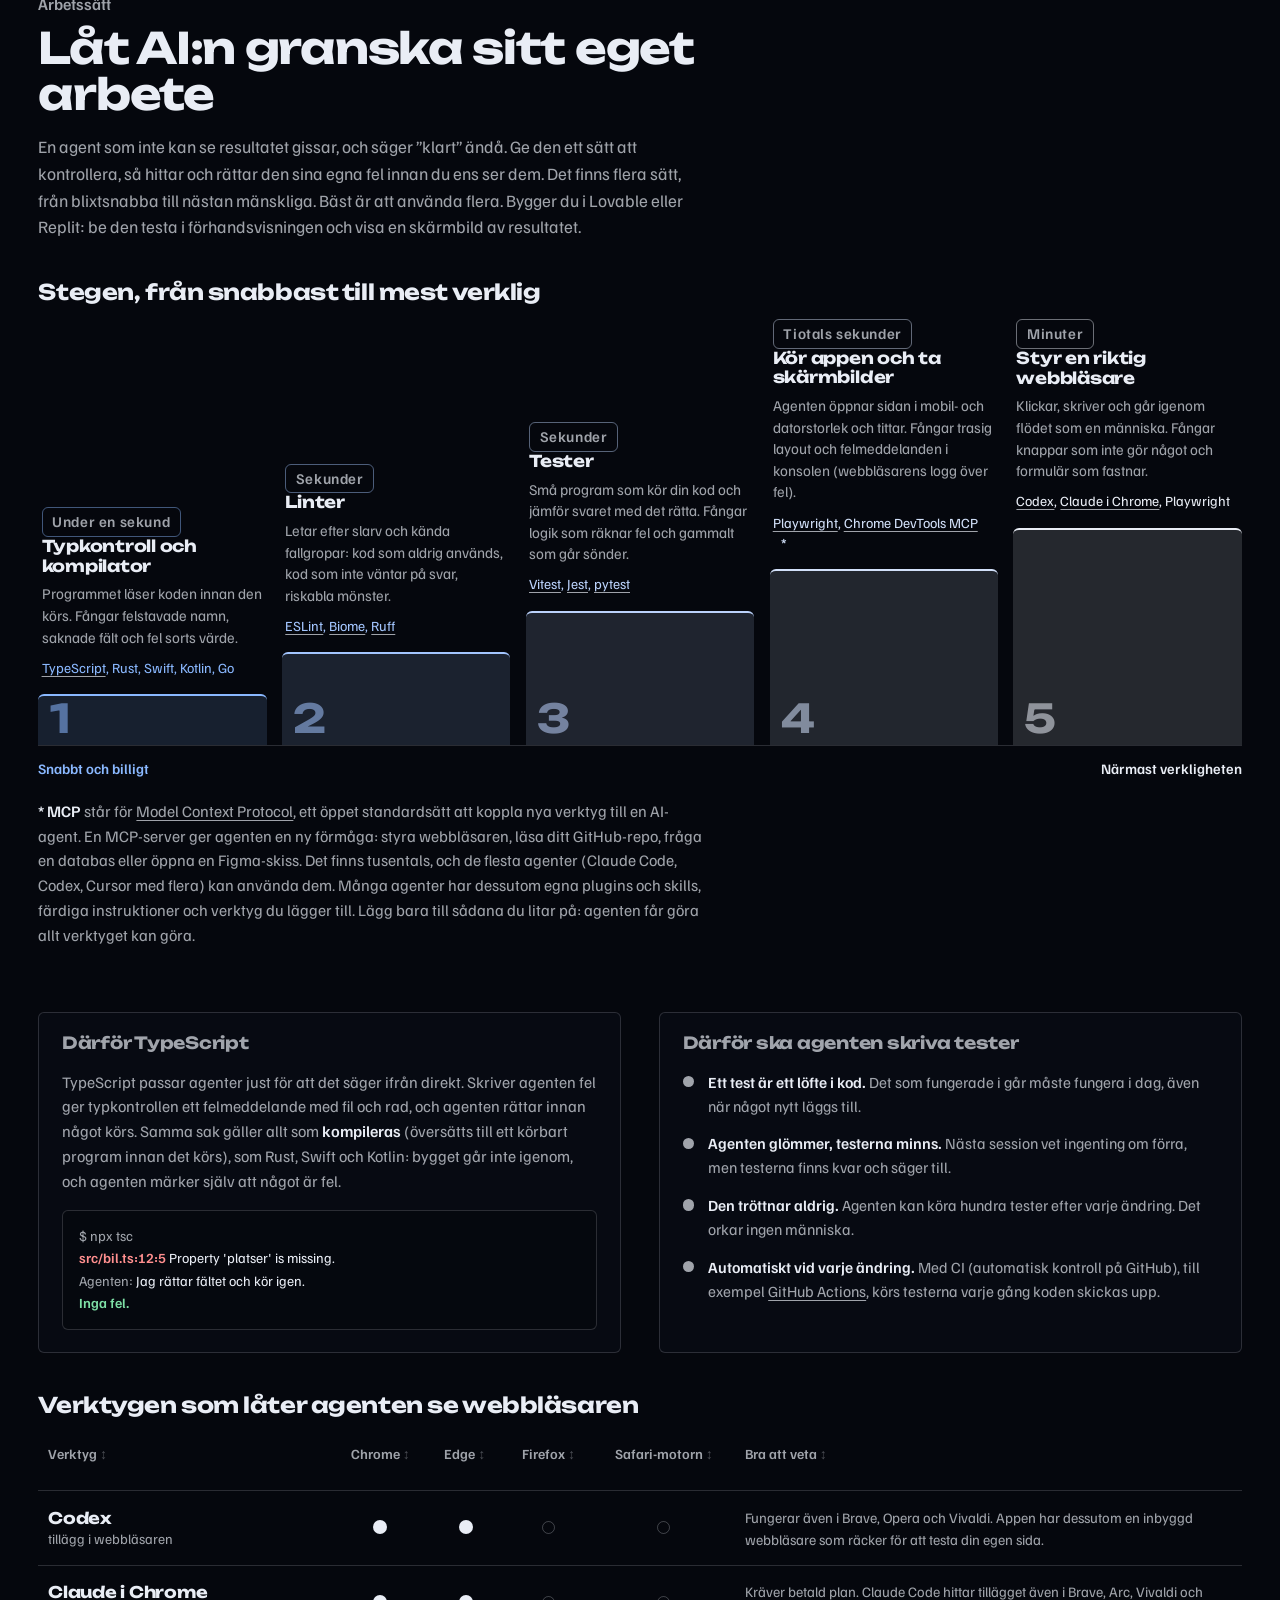
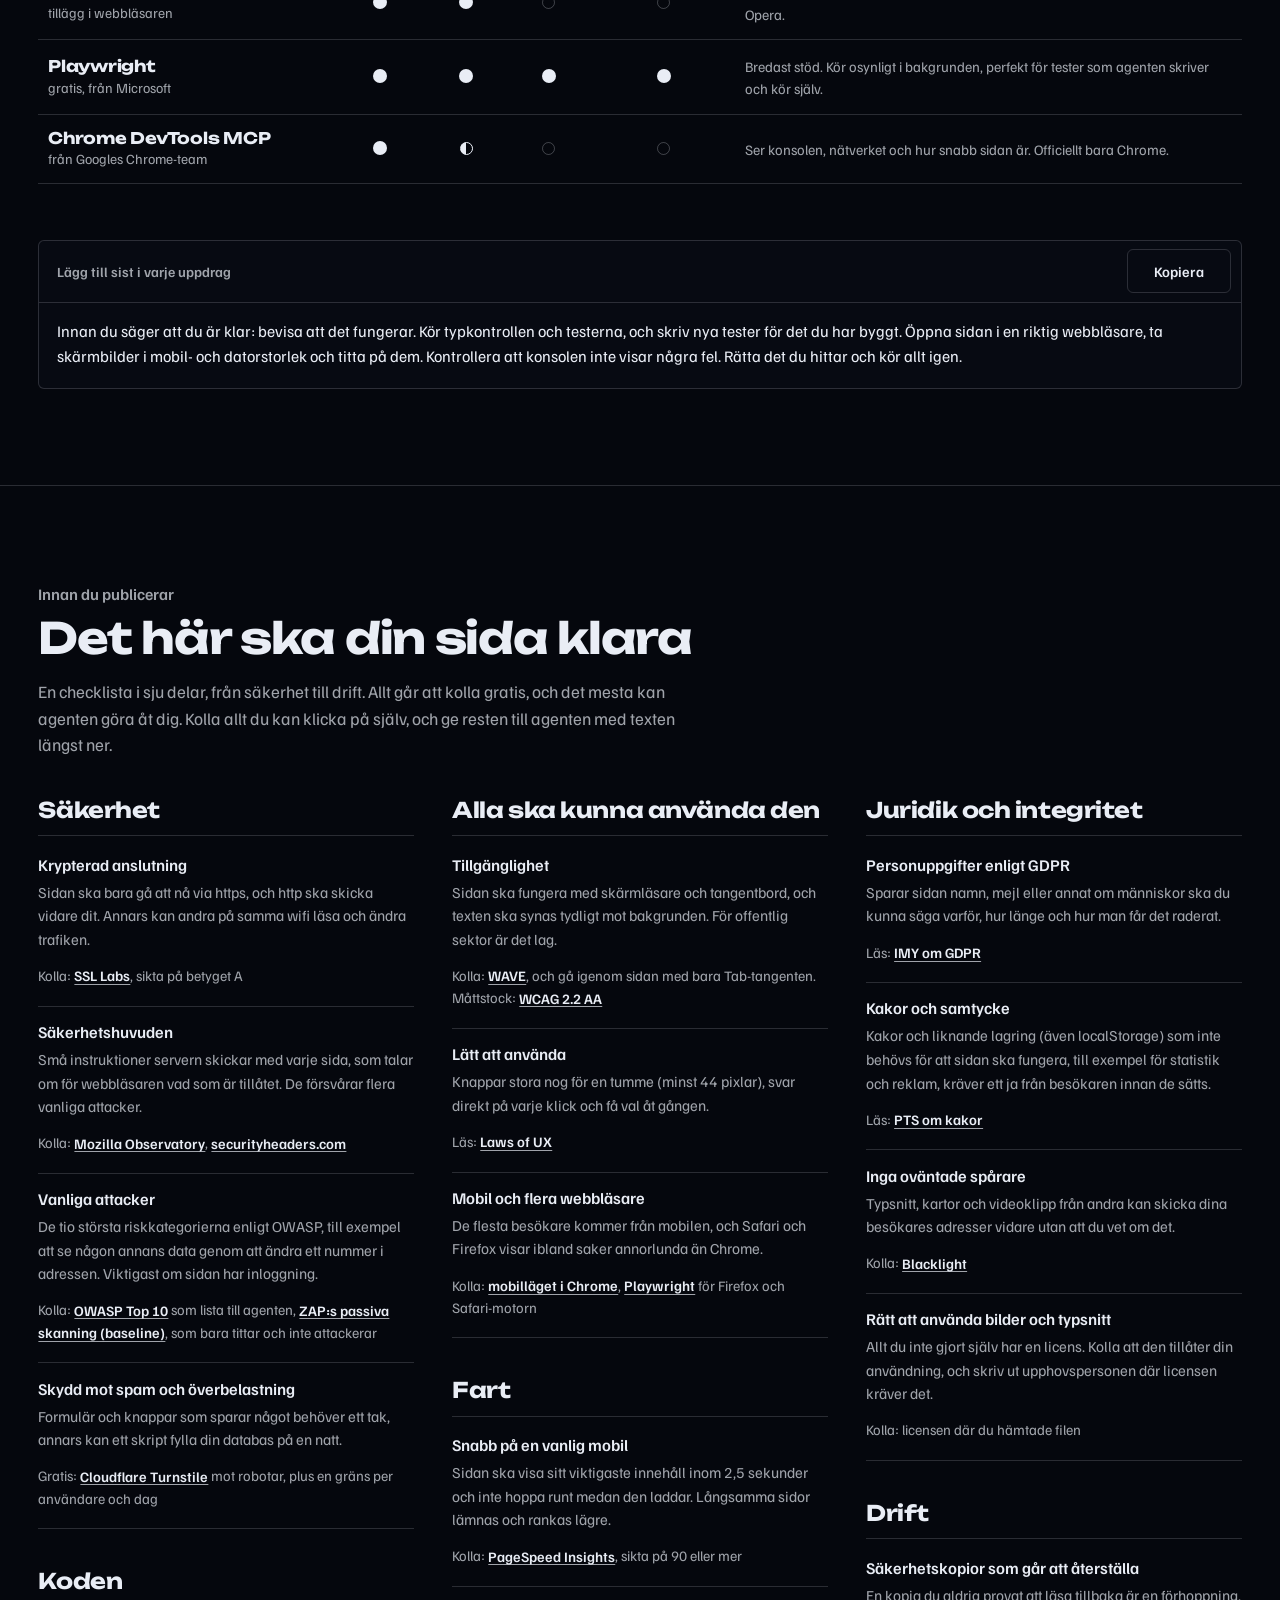
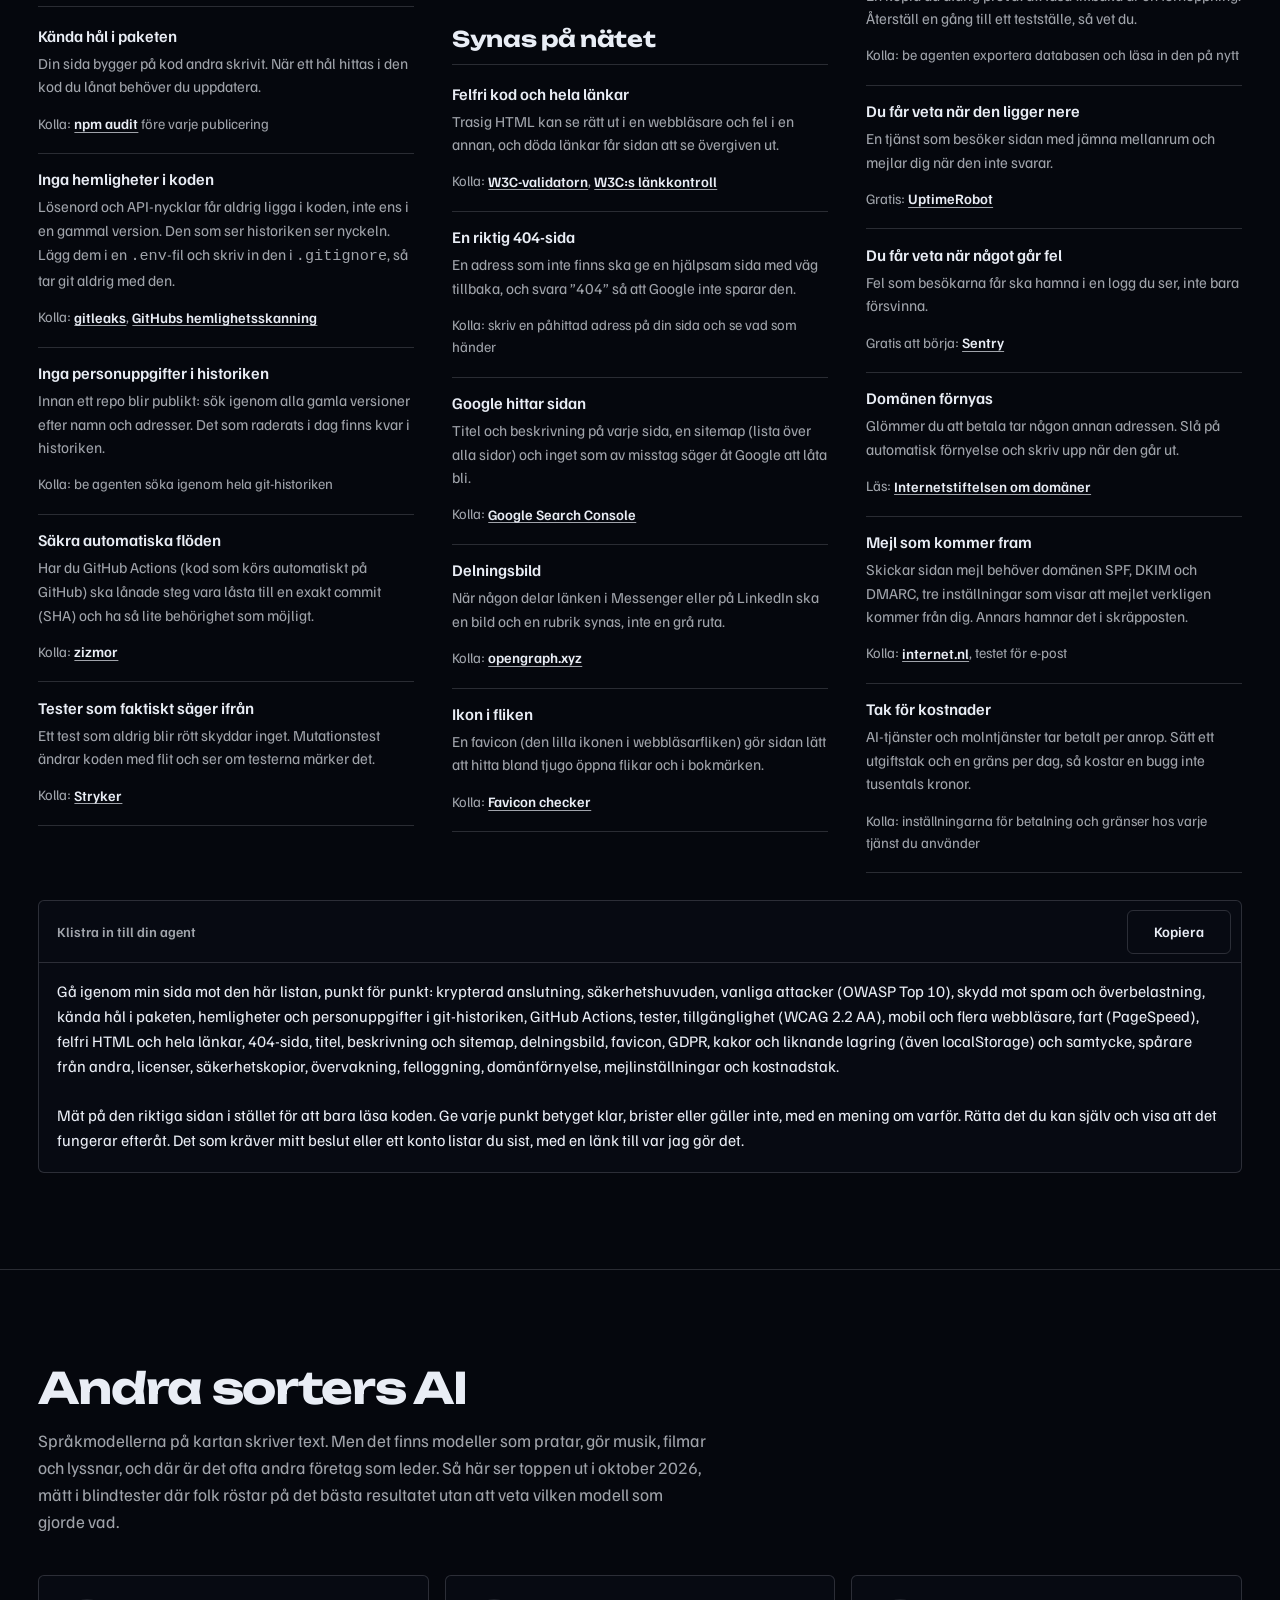
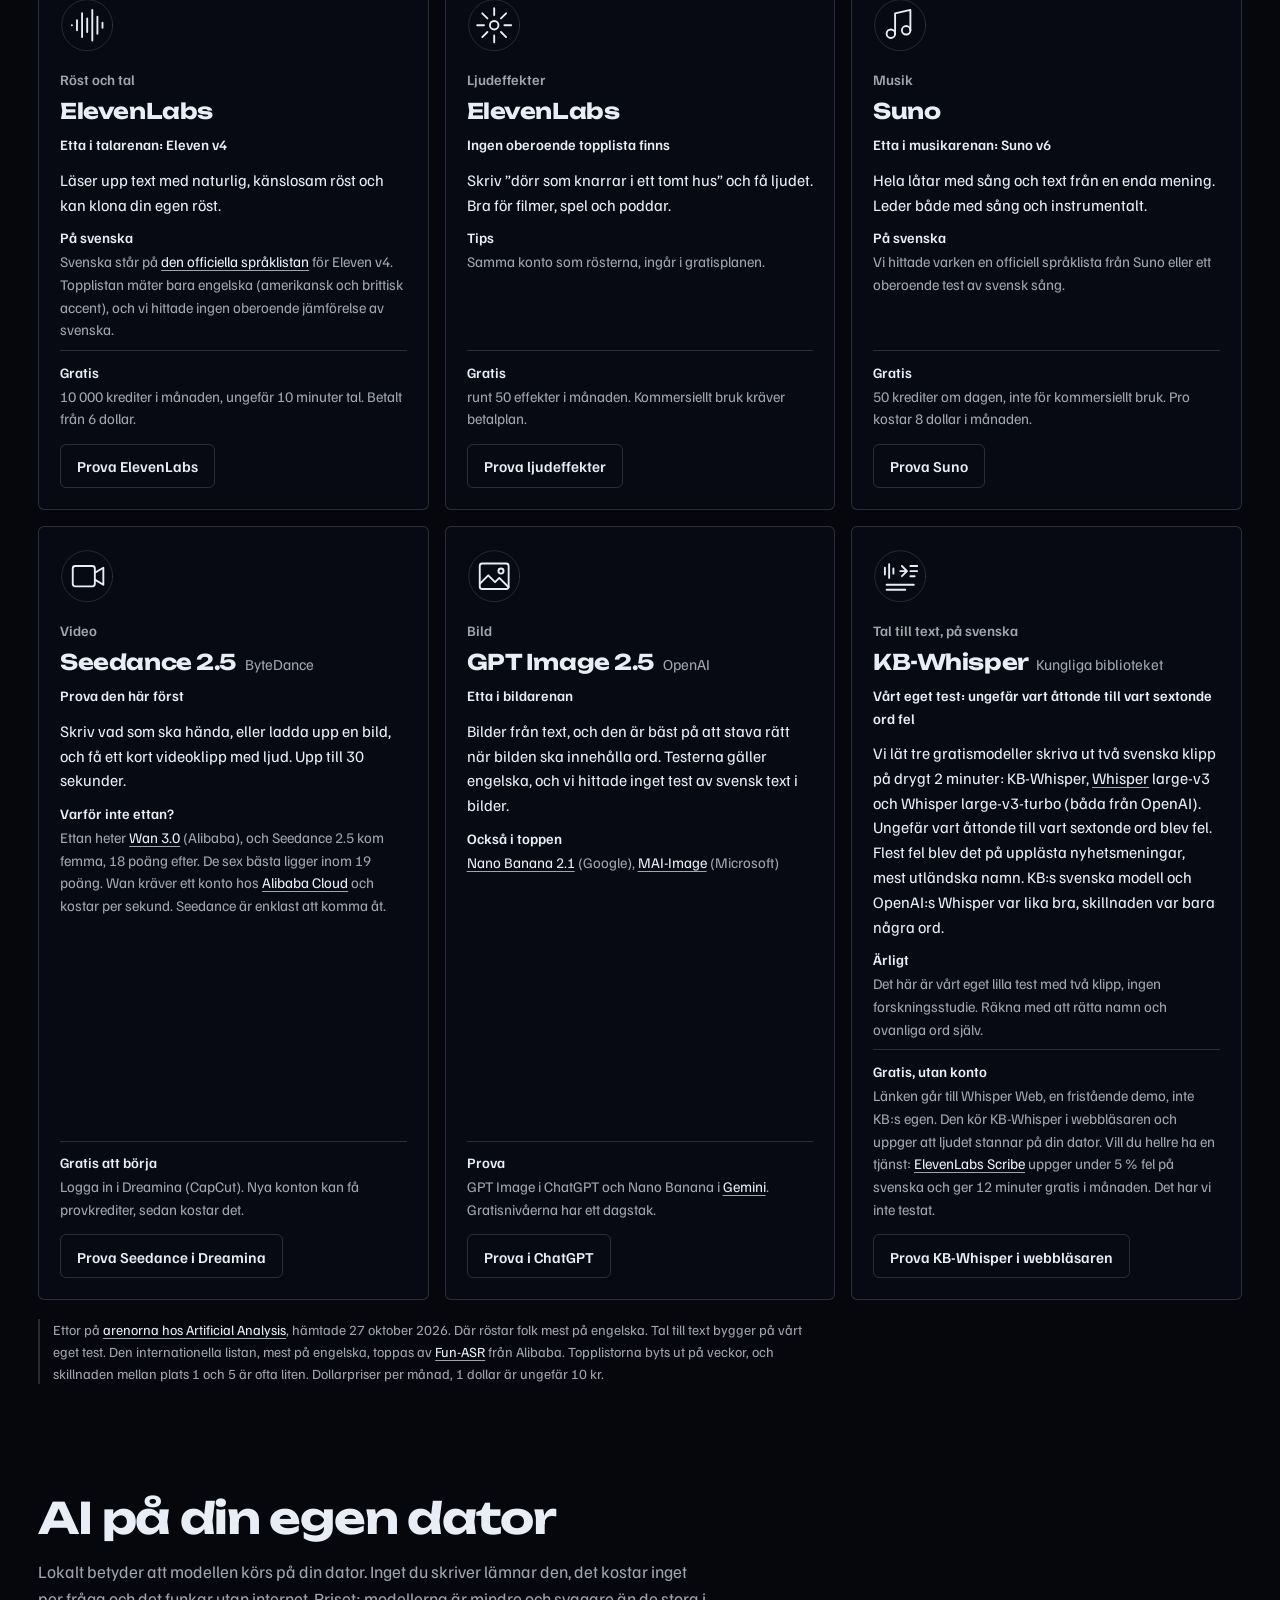
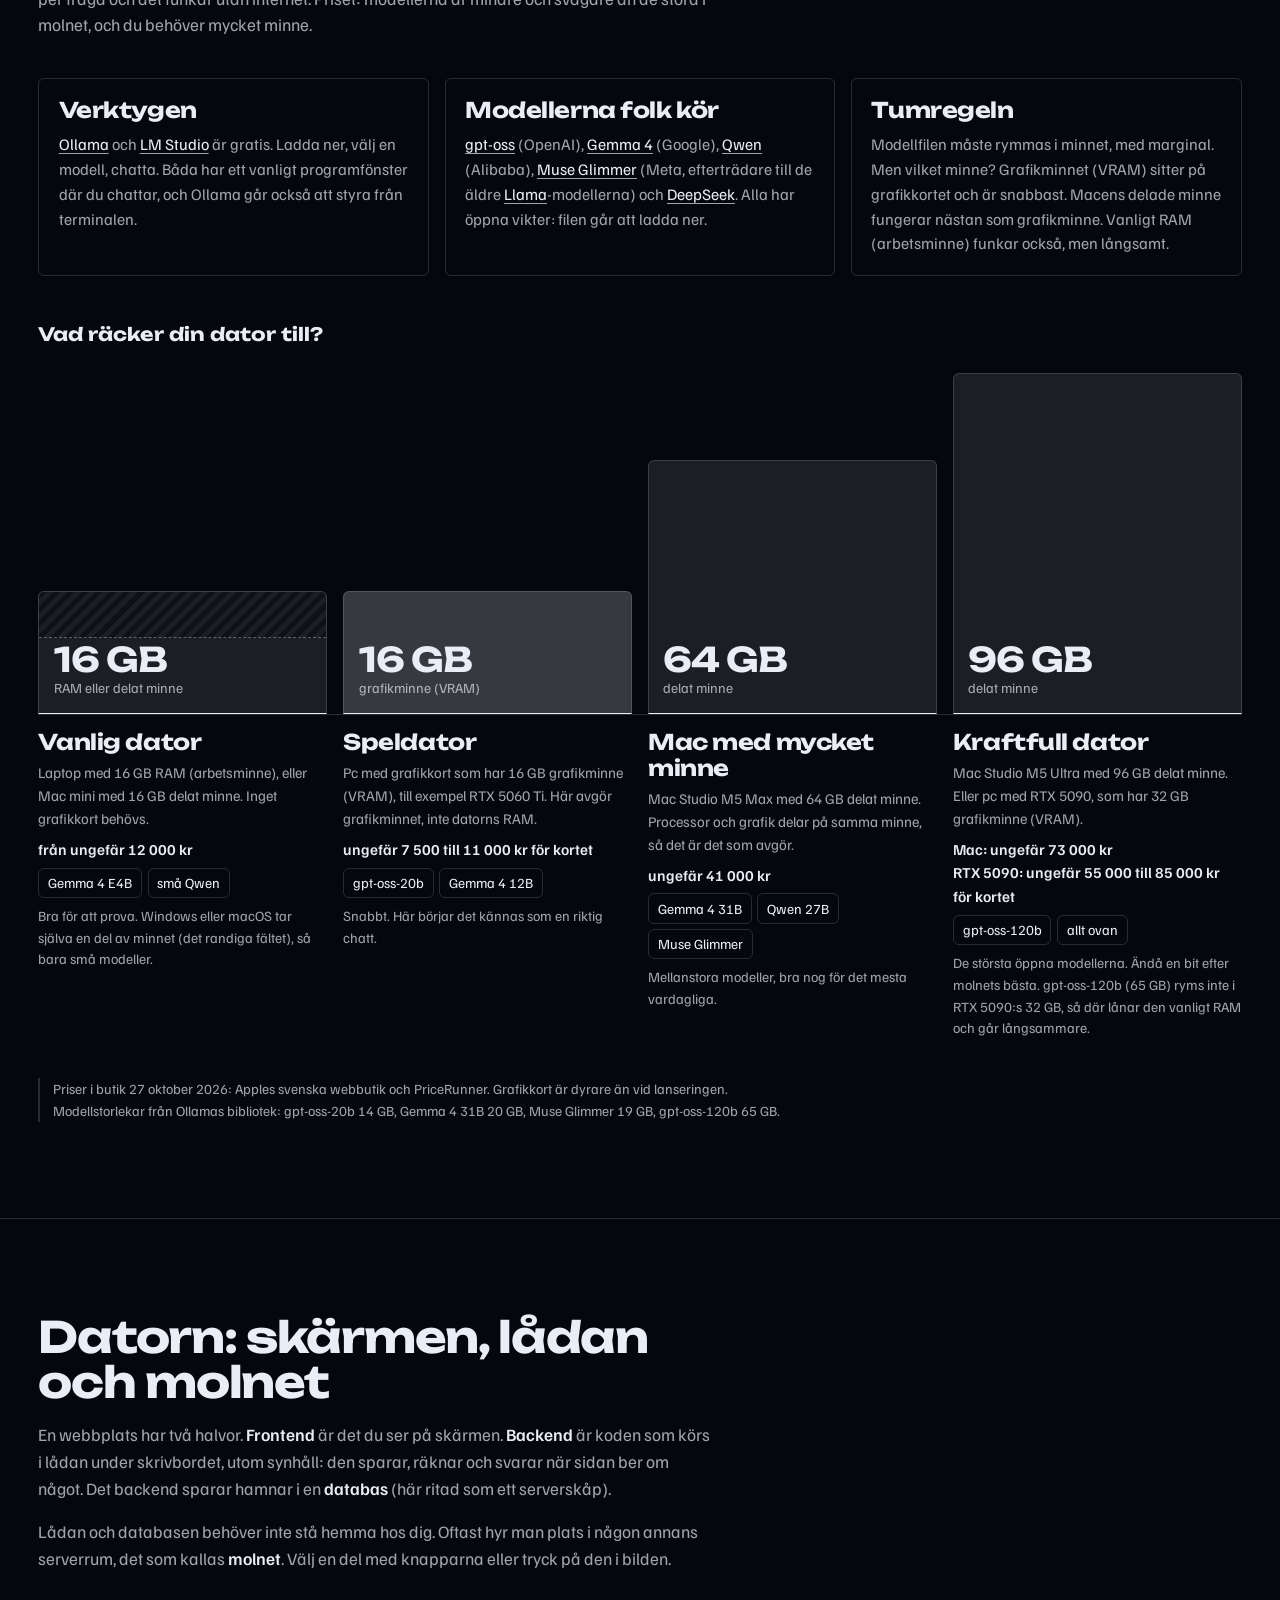
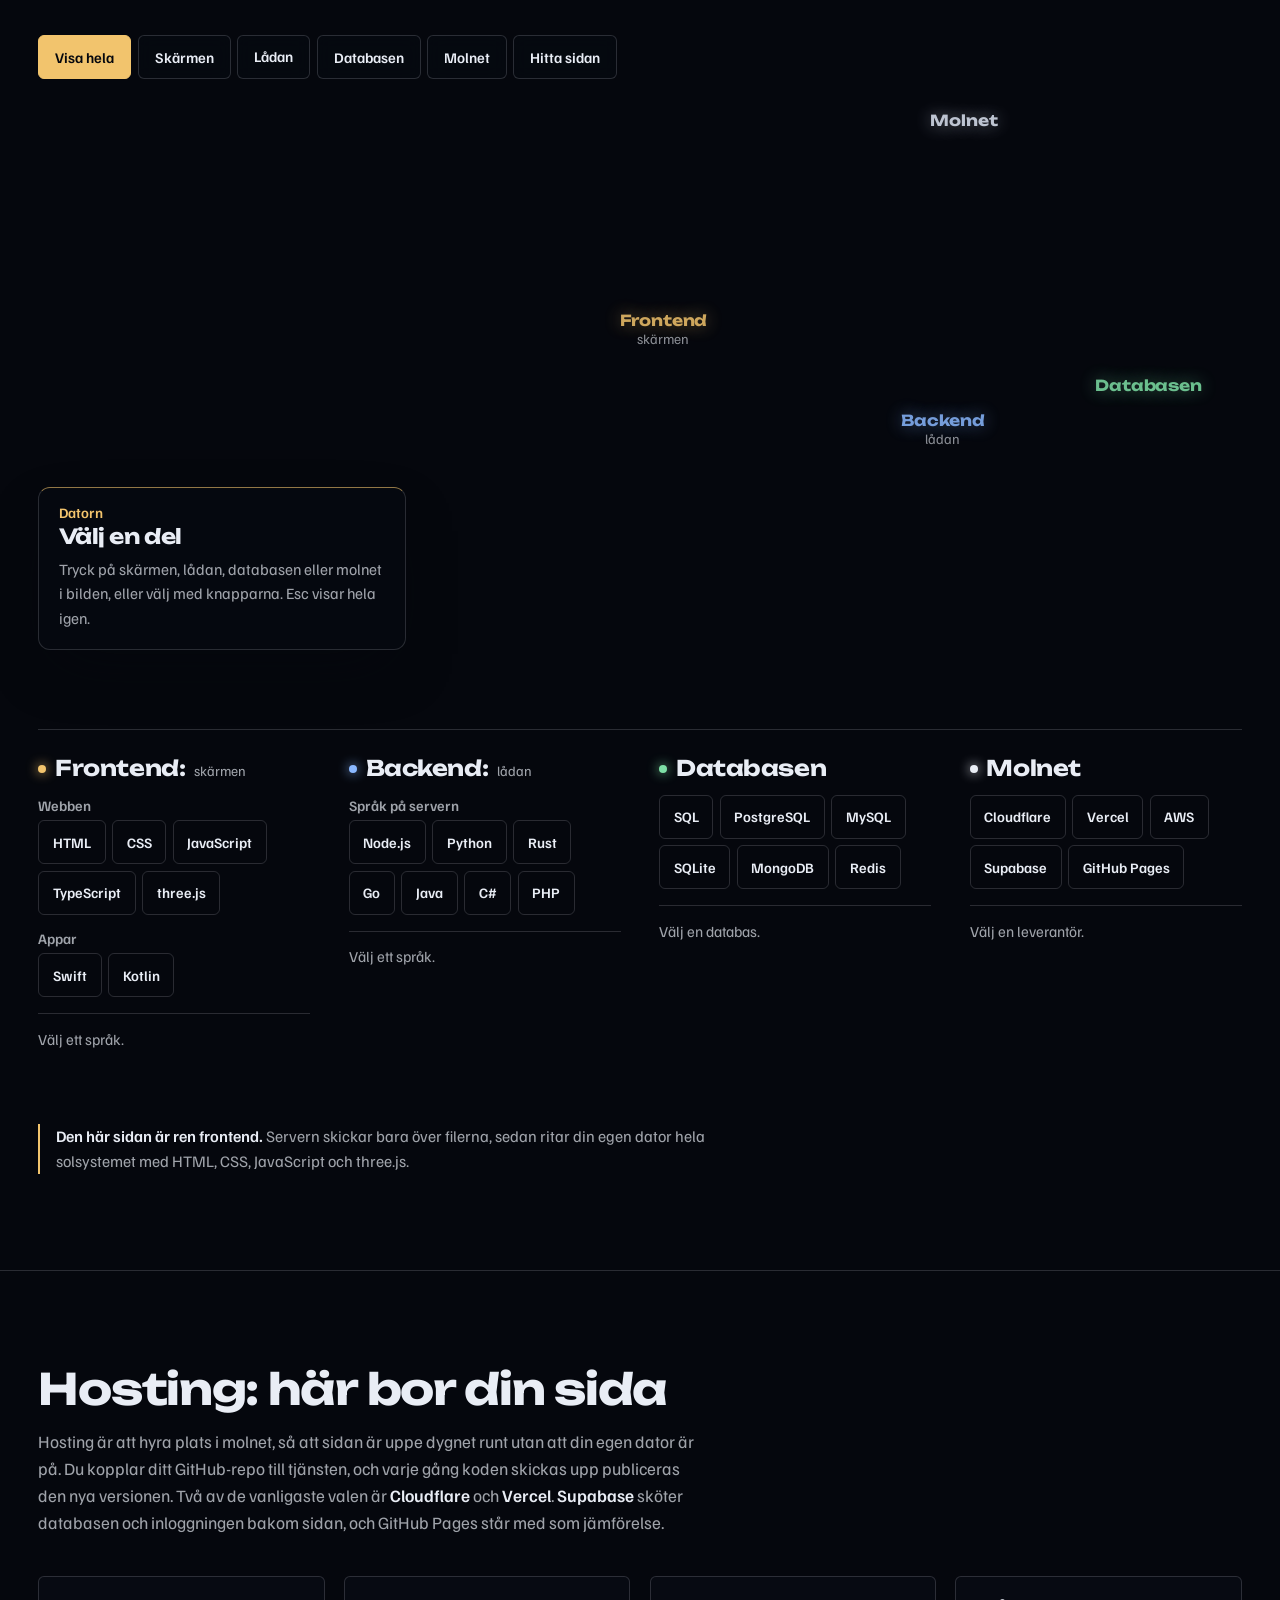
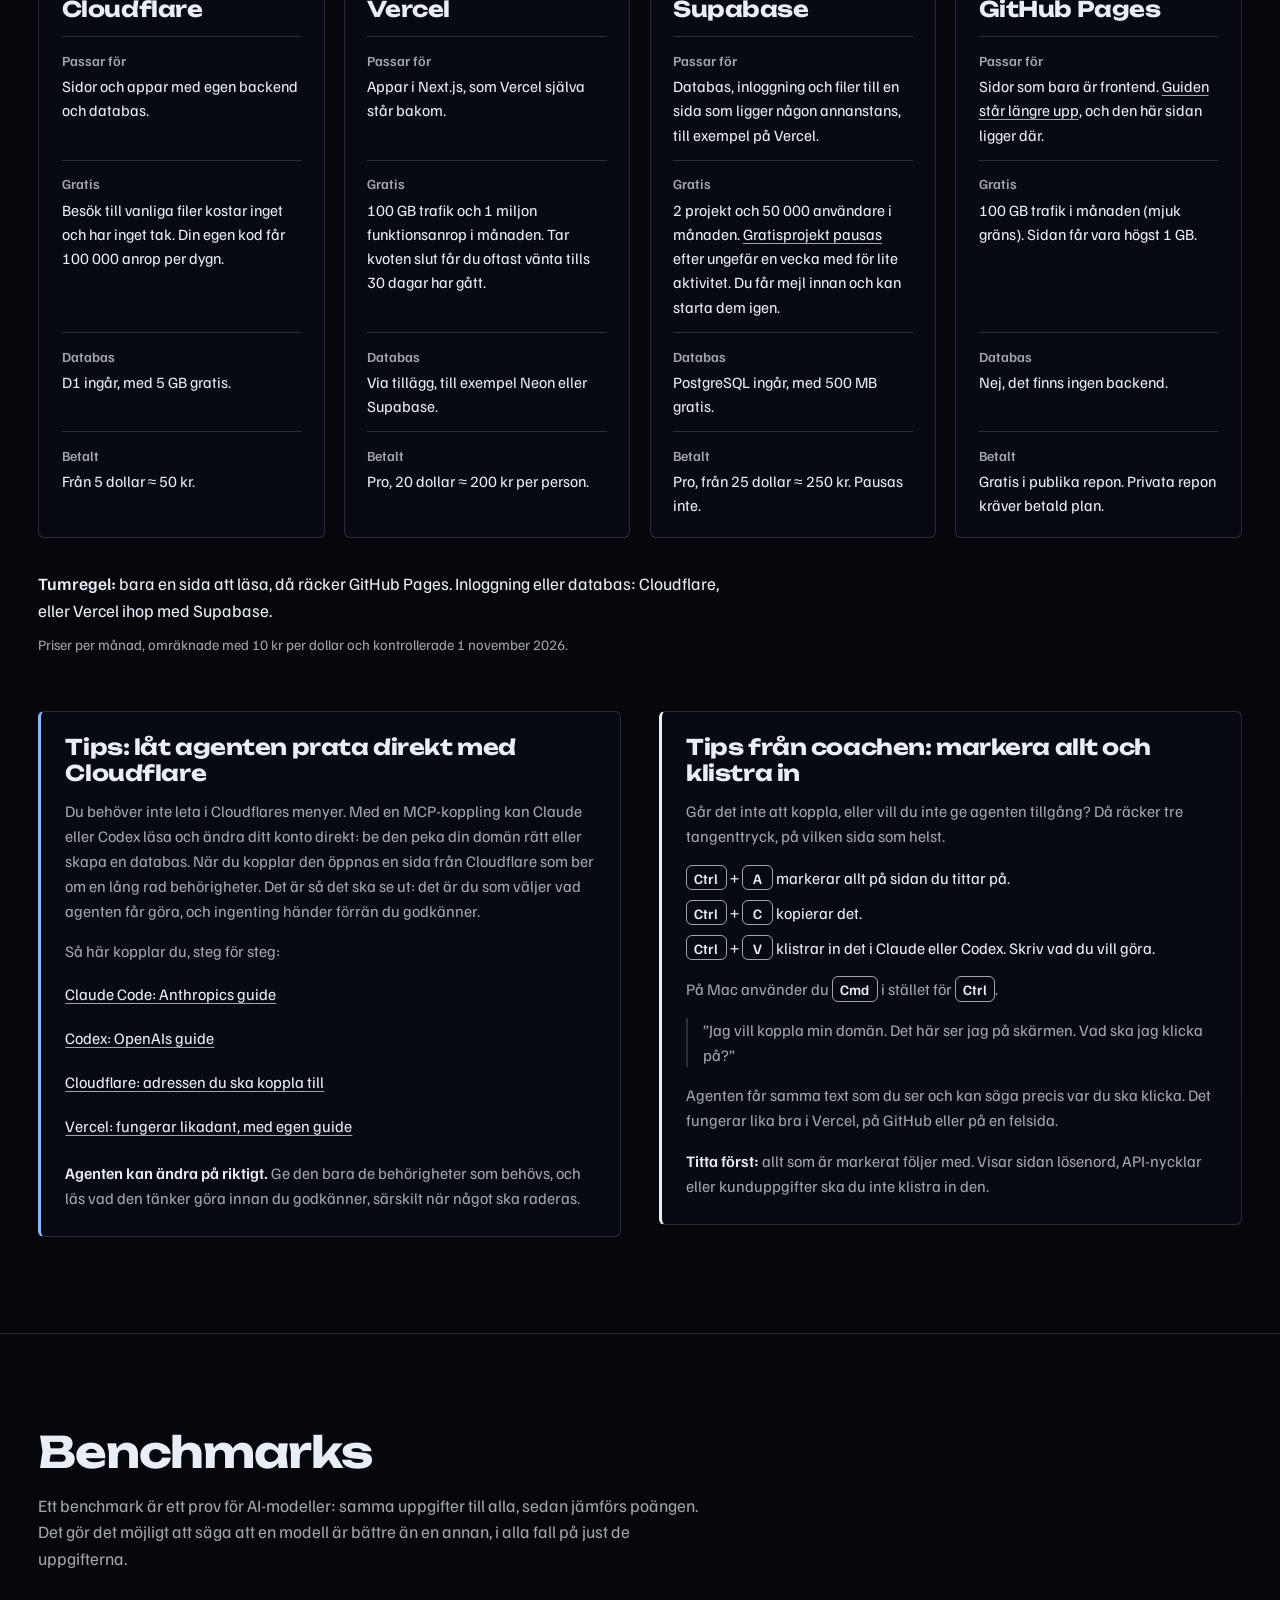
==== commit 77a0d6e0: "index: ?v=<innehållshash> på js/css (från webbverkstad 8d119c1), docs Co-Authored-By: Claude Opus 5." ====
--- a/index.html
+++ b/index.html
@@ -184,7 +184,7 @@
   .cue { animation: none; }
 }
 </style>
-<script src="three.js" defer></script>
+<script src="three.js?v=b5ab565a" defer></script>
 </head>
 <body>
 <header class="intro">
@@ -350,7 +350,7 @@
 
 <div lang="sv"><!-- the sections are Swedish only: the English switch must not relabel them -->
 <!--sections:start-->
-<link rel="stylesheet" href="sections/start.css">
+<link rel="stylesheet" href="sections/start.css?v=302cc7c4">
 <section id="start" class="sec" aria-labelledby="start-h">
   <h2 id="start-h">Kom igång i fyra steg</h2>
   <p class="lede">Vill du bara fråga saker räcker chatten: <a href="https://claude.ai" target="_blank" rel="noopener">Claude</a>, <a href="https://chatgpt.com" target="_blank" rel="noopener">ChatGPT</a> eller <a href="https://gemini.google.com" target="_blank" rel="noopener">Gemini</a>, gratis att börja med. Vill du bygga något, en webbsida eller en liten app, behöver du ett verktyg som skriver koden åt dig. Så här ser vägen ut.</p>
@@ -396,9 +396,9 @@
     <p class="note">Priser per månad vid månadsbetalning, kontrollerade 27 oktober 2026. Årsbetalning är något billigare: Replit Core 18 dollar och Claude Pro 17 dollar i månaden.</p>
   </div>
 </section>
-<script src="sections/start.js" defer></script>
-
-<link rel="stylesheet" href="sections/github.css">
+<script src="sections/start.js?v=584e37f1" defer></script>
+
+<link rel="stylesheet" href="sections/github.css?v=9c0564a9">
 <section id="github" class="sec" aria-labelledby="github-h">
   <h2 id="github-h">Ett repo per projekt</h2>
   <div class="intro-cols">
@@ -478,7 +478,7 @@
   <p class="src">Stegen följer GitHubs egen guide: <a href="https://docs.github.com/en/pages/getting-started-with-github-pages/configuring-a-publishing-source-for-your-github-pages-site">Configuring a publishing source</a>. Sidan blir alltid offentlig på internet.</p>
 </section>
 
-<link rel="stylesheet" href="sections/grilla.css">
+<link rel="stylesheet" href="sections/grilla.css?v=eae9864d">
 <section id="grilla" class="sec" aria-labelledby="grilla-h">
   <div class="g-grid">
     <div class="g-copy">
@@ -539,9 +539,9 @@
     </figure>
   </div>
 </section>
-<script src="sections/grilla.js" defer></script>
-
-<link rel="stylesheet" href="sections/verifiera.css">
+<script src="sections/grilla.js?v=8135d826" defer></script>
+
+<link rel="stylesheet" href="sections/verifiera.css?v=395c98cb">
 <section id="verifiera" class="sec" aria-labelledby="verifiera-h">
   <div class="v-head">
     <p class="eyebrow">Arbetssätt</p>
@@ -662,7 +662,7 @@
   </div>
 </section>
 
-<link rel="stylesheet" href="sections/koll.css">
+<link rel="stylesheet" href="sections/koll.css?v=37befac6">
 <section id="koll" class="sec" aria-labelledby="koll-h">
   <p class="eyebrow">Innan du publicerar</p>
   <h2 id="koll-h">Det här ska din sida klara</h2>
@@ -751,7 +751,7 @@
   </div>
 </section>
 
-<link rel="stylesheet" href="sections/andra.css">
+<link rel="stylesheet" href="sections/andra.css?v=6e6fcdb1">
 <section id="andra" class="sec" aria-labelledby="andra-h">
   <h2 id="andra-h">Andra sorters AI</h2>
   <p class="lede">Språkmodellerna på kartan skriver text. Men det finns modeller som pratar, gör musik, filmar och lyssnar, och där är det ofta andra företag som leder. Så här ser toppen ut i oktober 2026, mätt i blindtester där folk röstar på det bästa resultatet utan att veta vilken modell som gjorde vad.</p>
@@ -893,7 +893,7 @@
   </div>
 </section>
 
-<link rel="stylesheet" href="sections/datorn.css">
+<link rel="stylesheet" href="sections/datorn.css?v=2f3ffbbc">
 <section id="datorn" class="sec" aria-labelledby="datorn-h">
   <div class="d-head">
     <h2 id="datorn-h">Datorn: skärmen, lådan och molnet</h2>
@@ -1027,9 +1027,9 @@
 
   <p class="d-note"><strong>Den här sidan är ren frontend.</strong> Servern skickar bara över filerna, sedan ritar din egen dator hela solsystemet med HTML, CSS, JavaScript och three.js.</p>
 </section>
-<script src="sections/datorn.js" defer></script>
-
-<link rel="stylesheet" href="sections/hosting.css">
+<script src="sections/datorn.js?v=0230f866" defer></script>
+
+<link rel="stylesheet" href="sections/hosting.css?v=75ab1666">
 <section id="hosting" class="sec" aria-labelledby="hosting-h">
   <h2 id="hosting-h">Hosting: här bor din sida</h2>
   <p class="lede">Hosting är att hyra plats i molnet, så att sidan är uppe dygnet runt utan att din egen dator är på. Du kopplar ditt GitHub-repo till tjänsten, och varje gång koden skickas upp publiceras den nya versionen. Två av de vanligaste valen är <strong>Cloudflare</strong> och <strong>Vercel</strong>. <strong>Supabase</strong> sköter databasen och inloggningen bakom sidan, och GitHub Pages står med som jämförelse.</p>
@@ -1106,7 +1106,7 @@
   </div>
 </section>
 
-<link rel="stylesheet" href="sections/benchmarks.css">
+<link rel="stylesheet" href="sections/benchmarks.css?v=f4255d34">
 <section id="benchmarks" class="sec" aria-labelledby="bm-title">
   <h2 id="bm-title">Benchmarks</h2>
   <p class="lede">Ett benchmark är ett prov för AI-modeller: samma uppgifter till alla, sedan jämförs poängen. Det gör det möjligt att säga att en modell är bättre än en annan, i alla fall på just de uppgifterna.</p>
@@ -1172,9 +1172,9 @@
     <li><a href="https://metr.org/time-horizons/">METR</a><span>Hur svåra uppgifter en AI-agent klarar, mätt i hur lång tid en mänsklig expert behöver för dem.</span></li>
   </ul>
 </section>
-<script src="sections/benchmarks.js" defer></script>
-
-<link rel="stylesheet" href="sections/verktyg.css">
+<script src="sections/benchmarks.js?v=67938721" defer></script>
+
+<link rel="stylesheet" href="sections/verktyg.css?v=b76cb8e1">
 <section id="verktyg" class="sec" aria-labelledby="verktyg-h">
   <h2 id="verktyg-h">Skills, plugins och MCP vi kör själva</h2>
   <p class="lede">Rätt tillägg gör agenten mycket bättre. En <strong>skill</strong> är en färdig instruktion. Ett <strong>plugin</strong> är ett paket med skills och kopplingar. En <strong>MCP</strong> kopplar agenten till en annan tjänst.</p>
@@ -1240,7 +1240,7 @@
   </div>
 </section>
 
-<link rel="stylesheet" href="sections/lar.css">
+<link rel="stylesheet" href="sections/lar.css?v=6ebdf357">
 <section id="lar" class="sec" aria-labelledby="lar-h">
   <h2 id="lar-h">Det som är värt din tid</h2>
   <p class="lede">Två svenska grupper där du kan fråga folk, 18 forum på Reddit, 7 Youtubekanaler och 20 andra länkar, granskade i oktober och november 2026. Medlemsantalen är ungefärliga. Allt är gratis att läsa, lyssna på och titta på. Det mesta är på engelska, och det svenska är märkt. Verktygen själva (till exempel Claude Code) kräver oftast ett betalt abonnemang.</p>
@@ -1367,6 +1367,6 @@
 (function(){var u='kontakt',d='buildapp.se',el=document.getElementById('footer-email');if(!el)return;var a=document.createElement('a');a.href='mai'+'lto:'+u+'@'+d;a.textContent=u+'@'+d;el.appendChild(a);})();
 </script>
 
-<script src="app.js" defer></script>
+<script src="app.js?v=8704825c" defer></script>
 </body>
 </html>
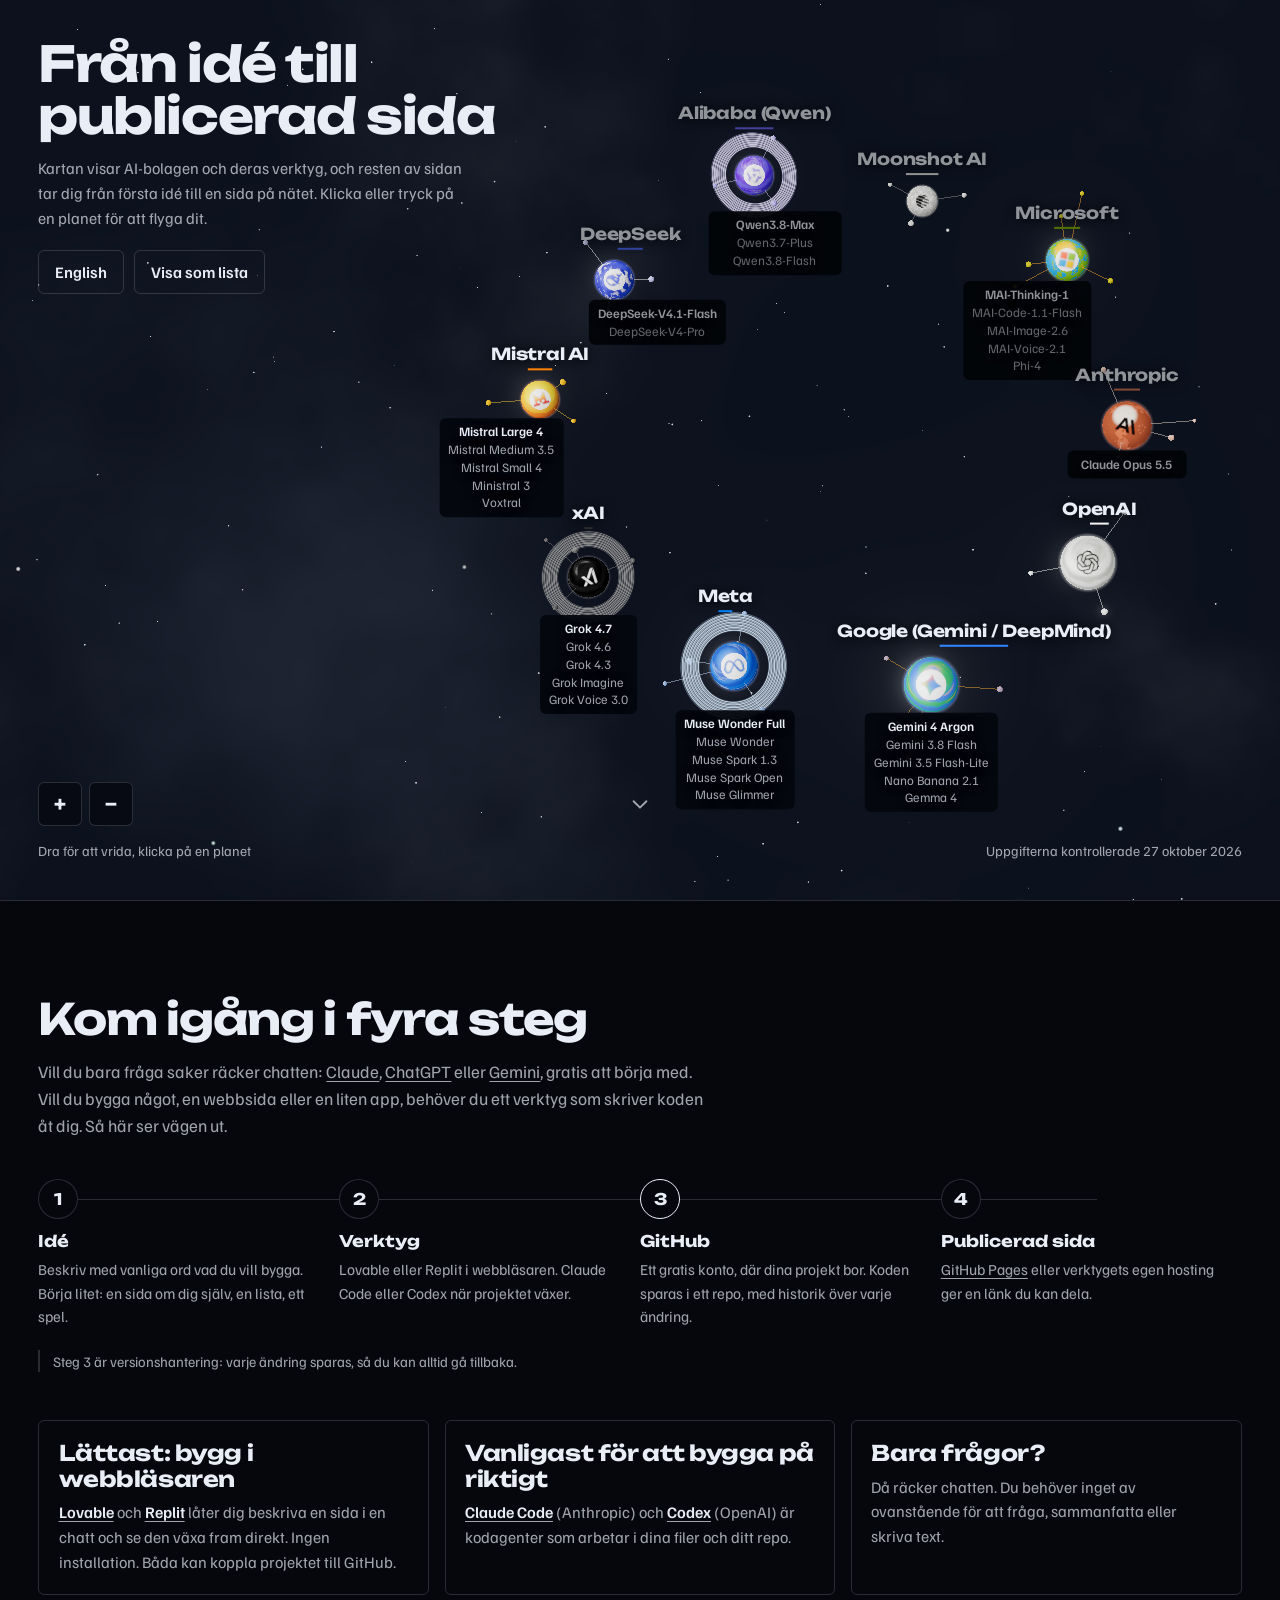
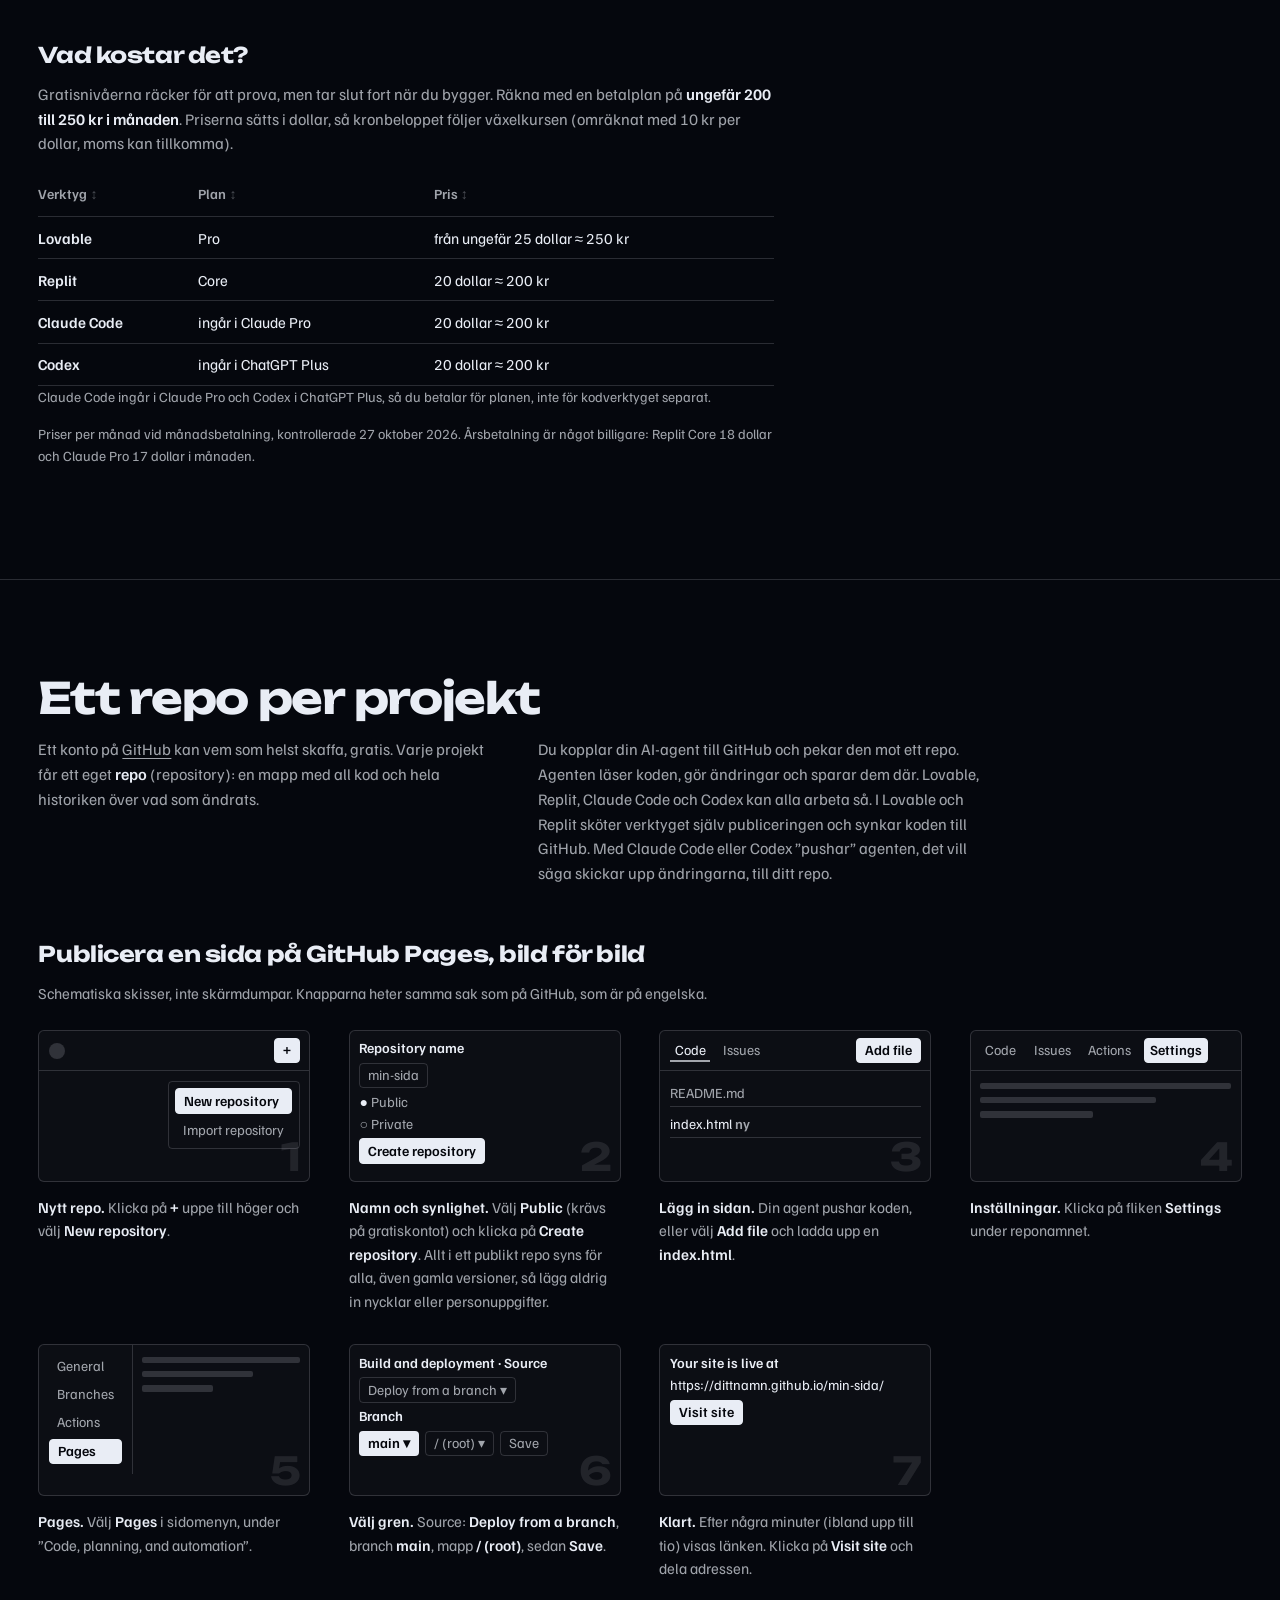
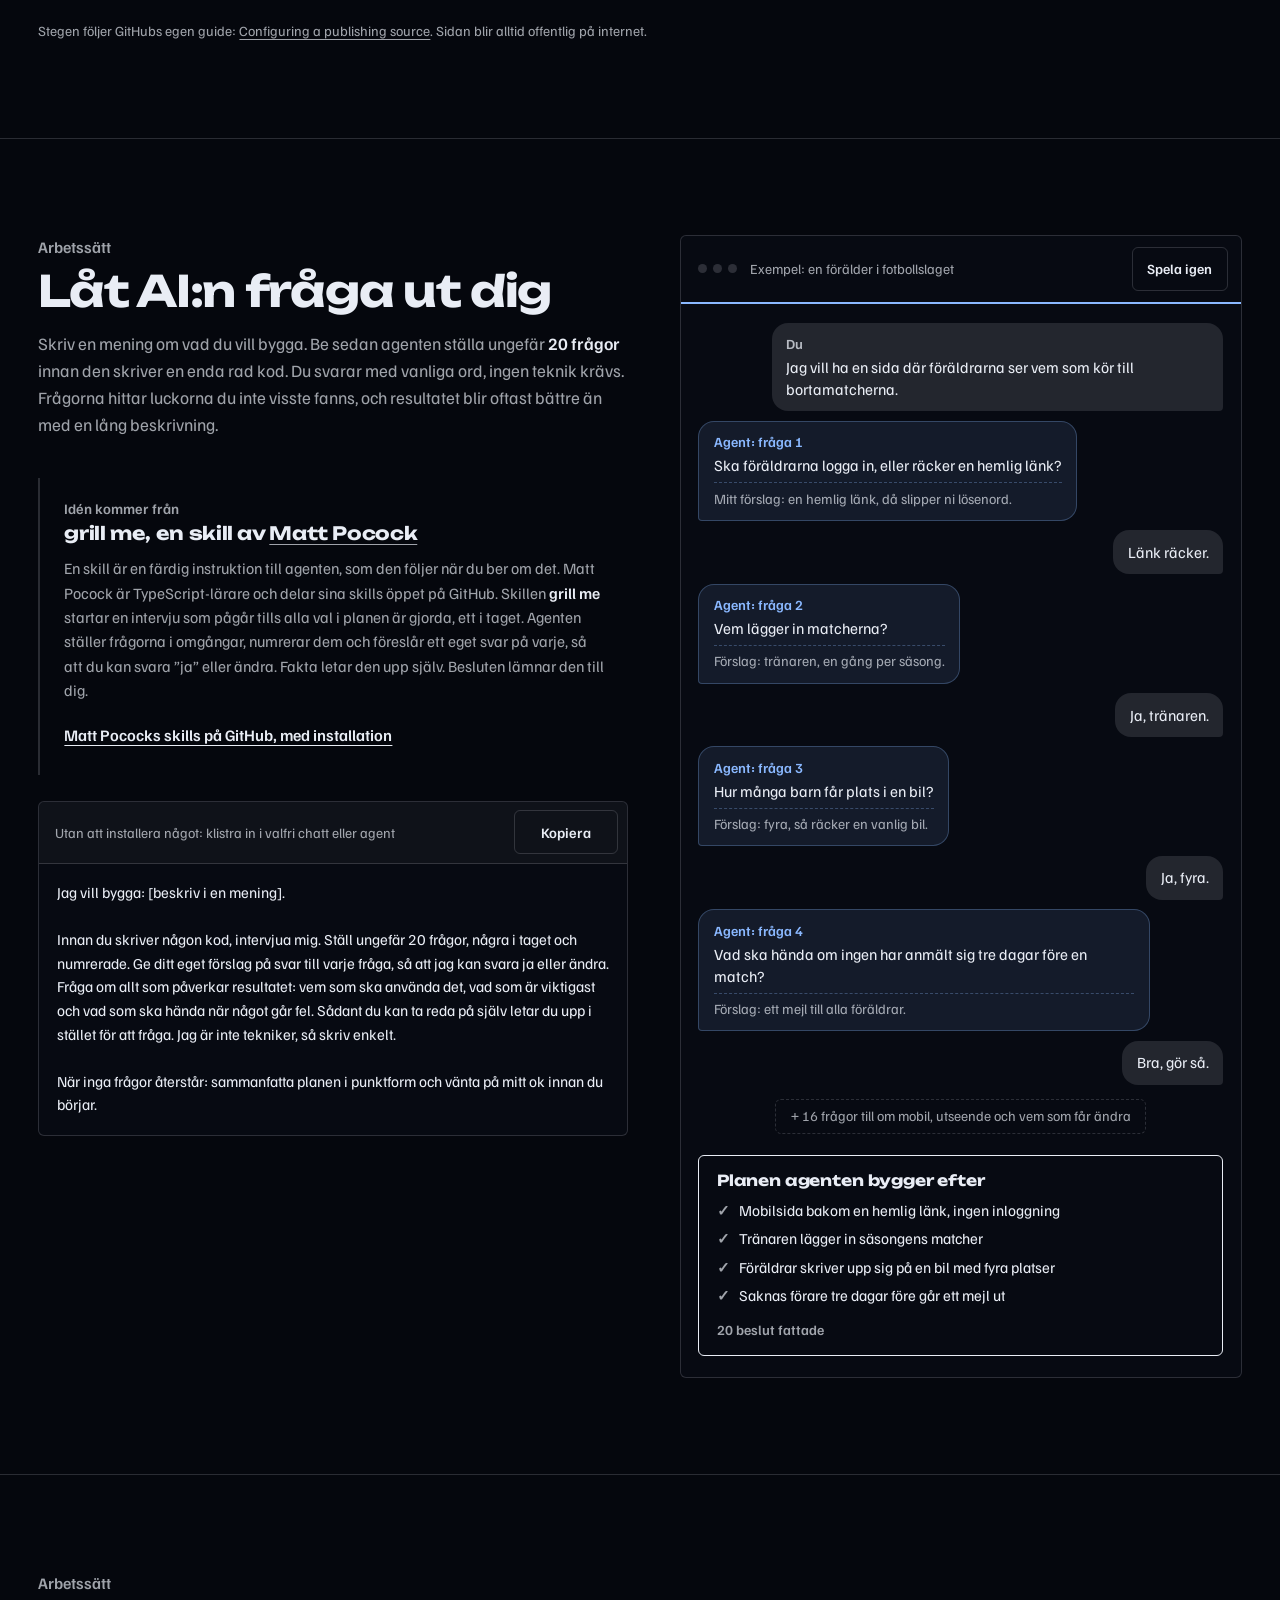
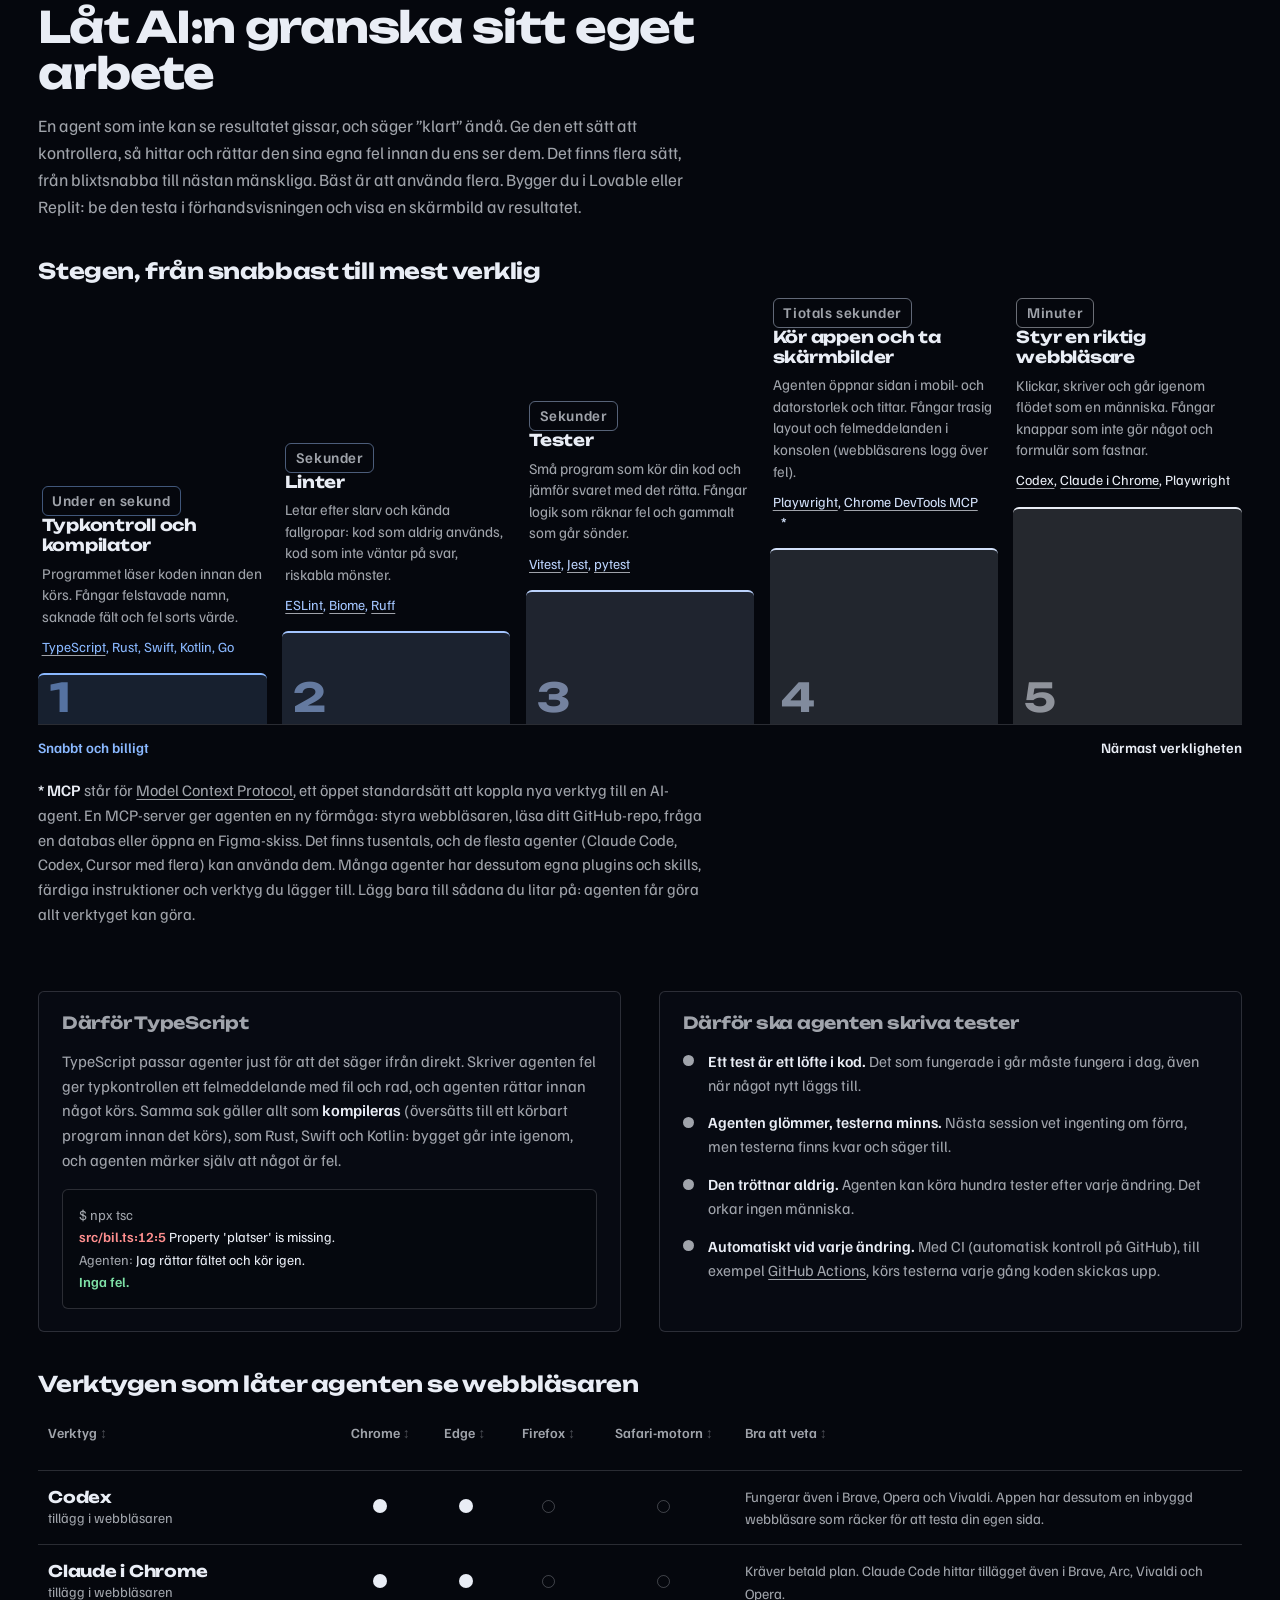
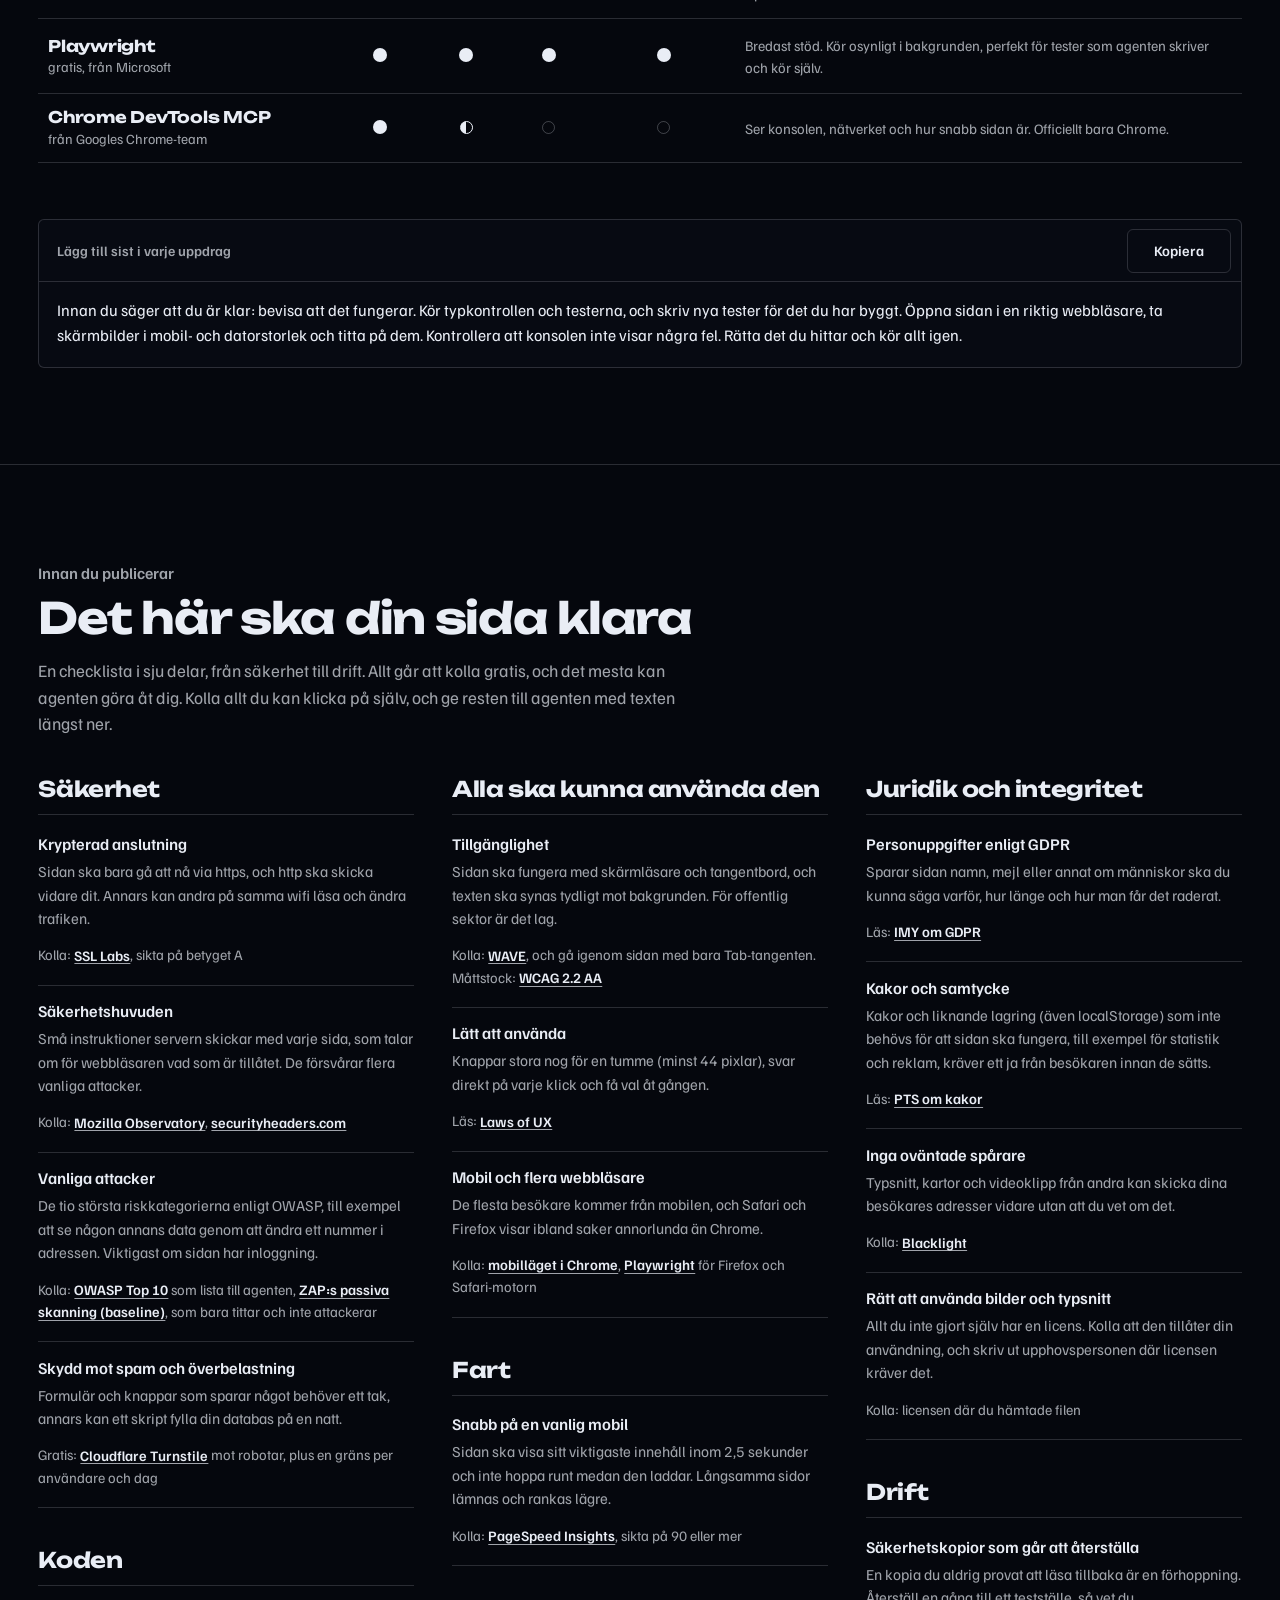
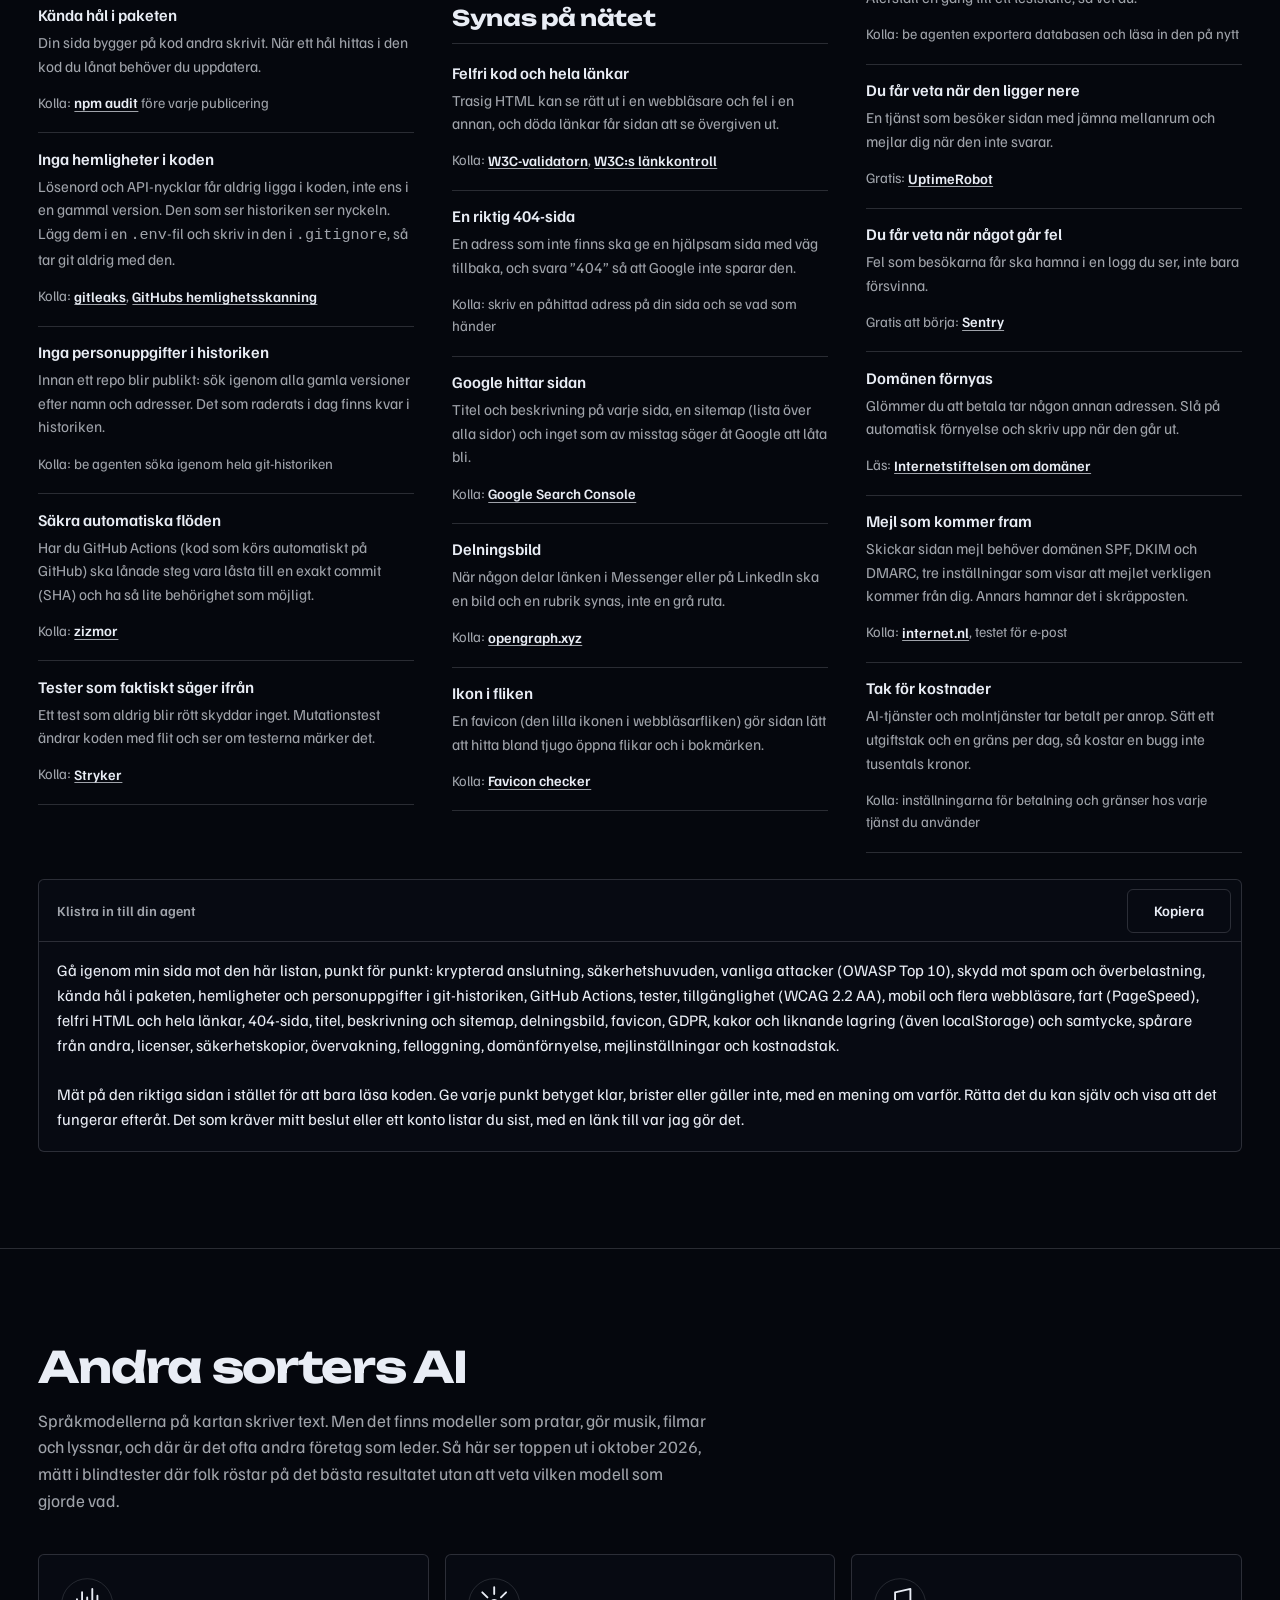
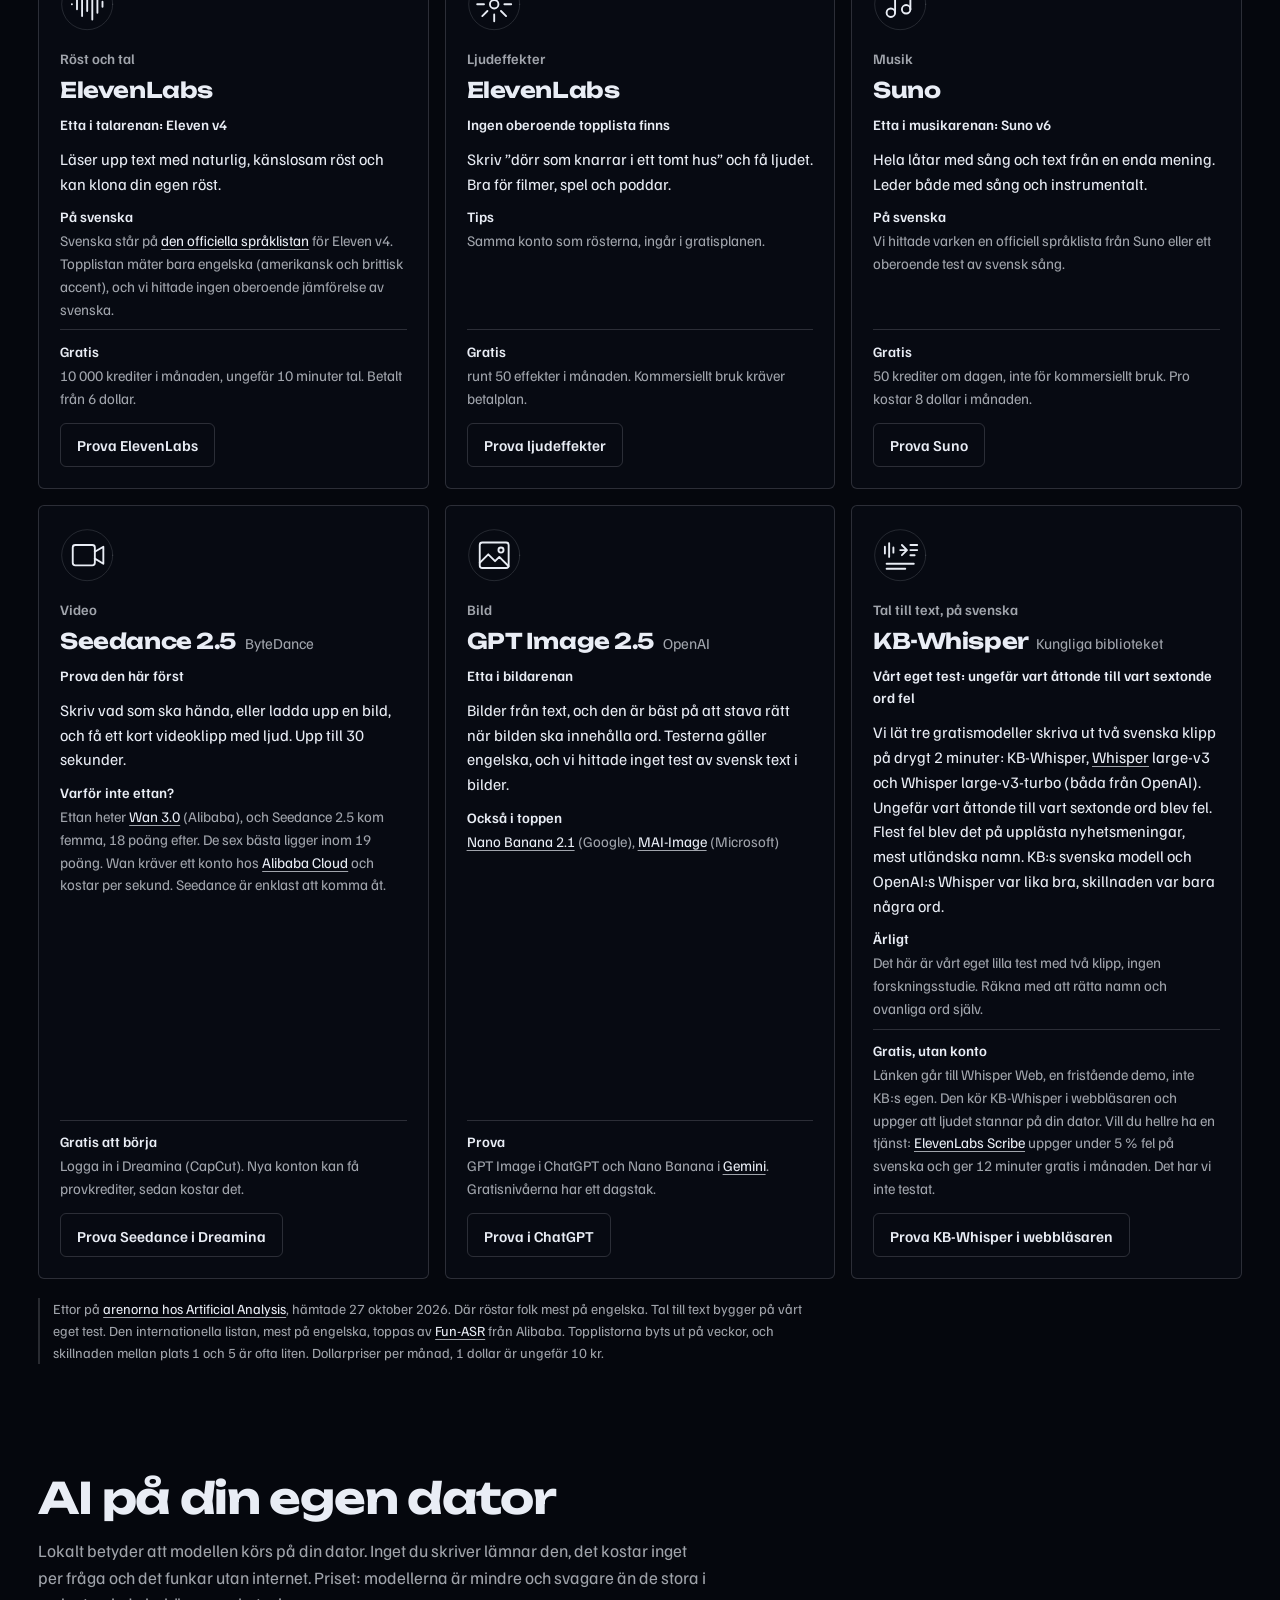
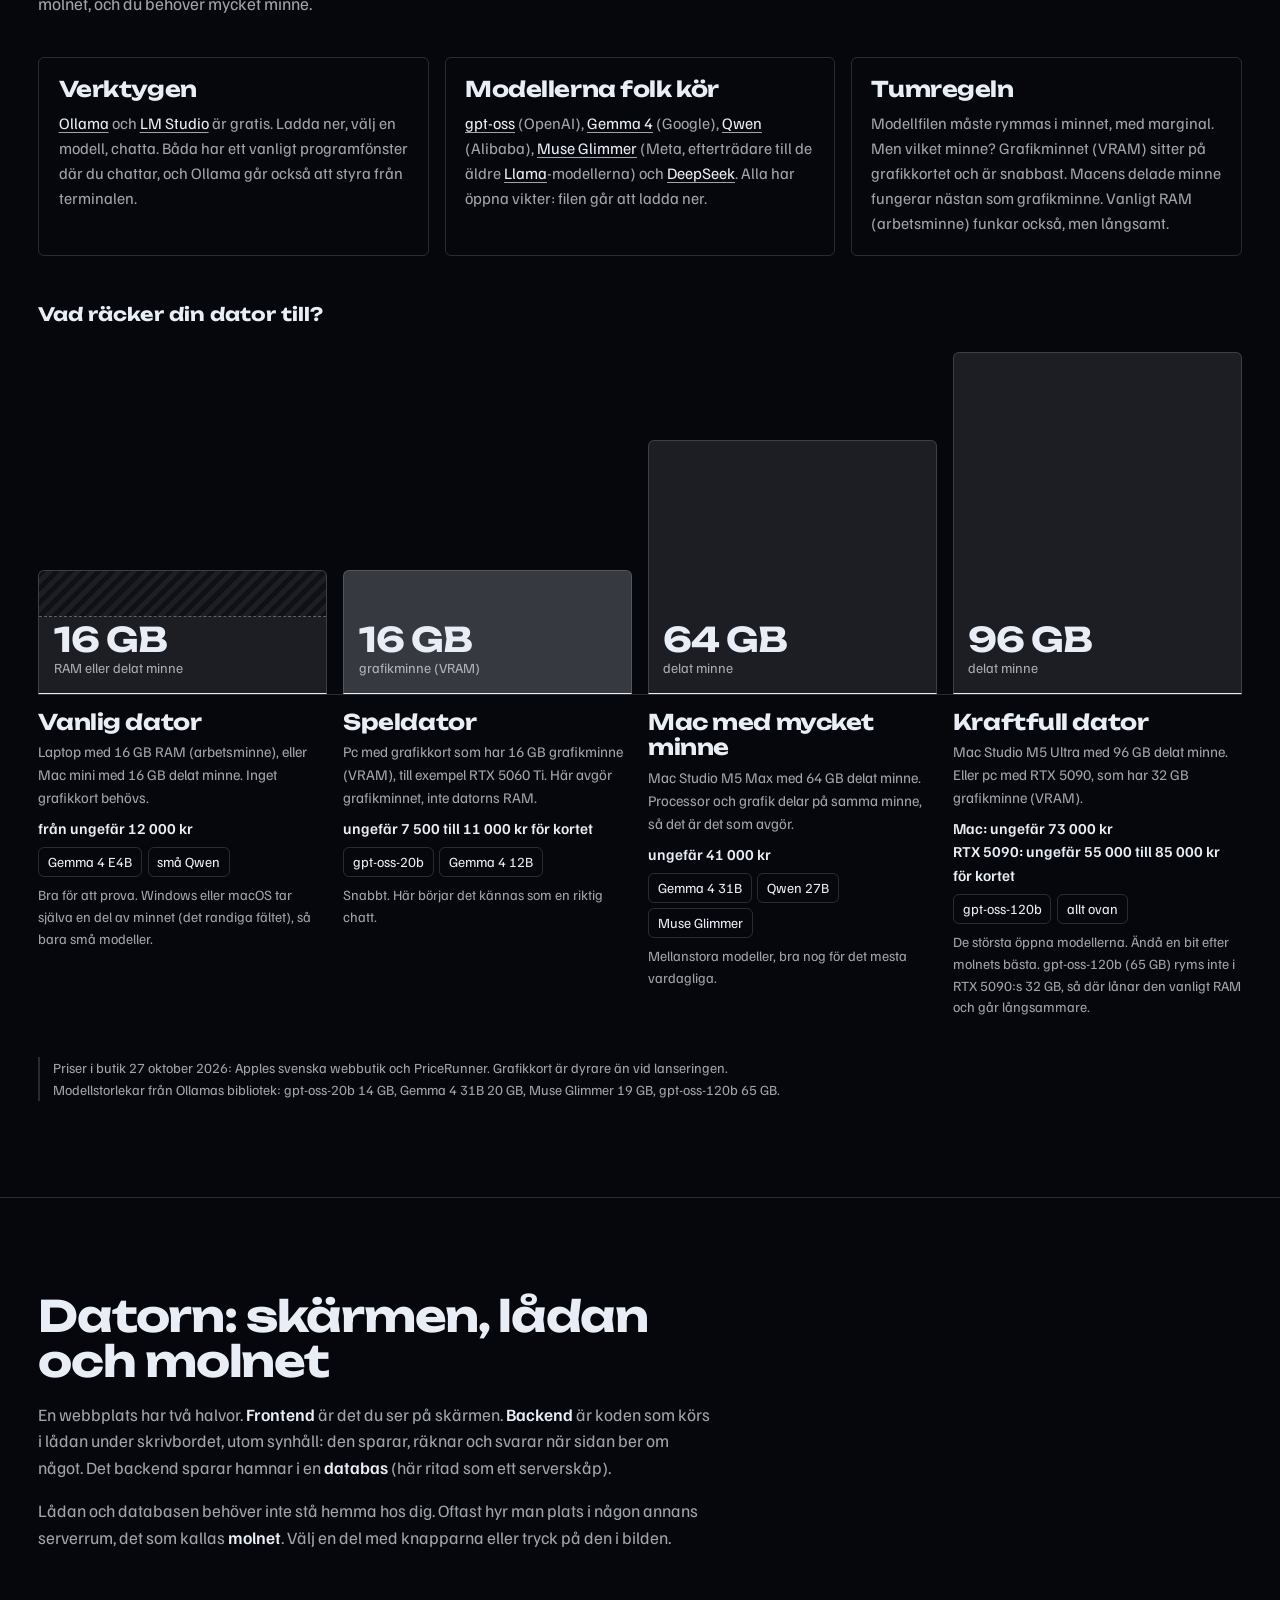
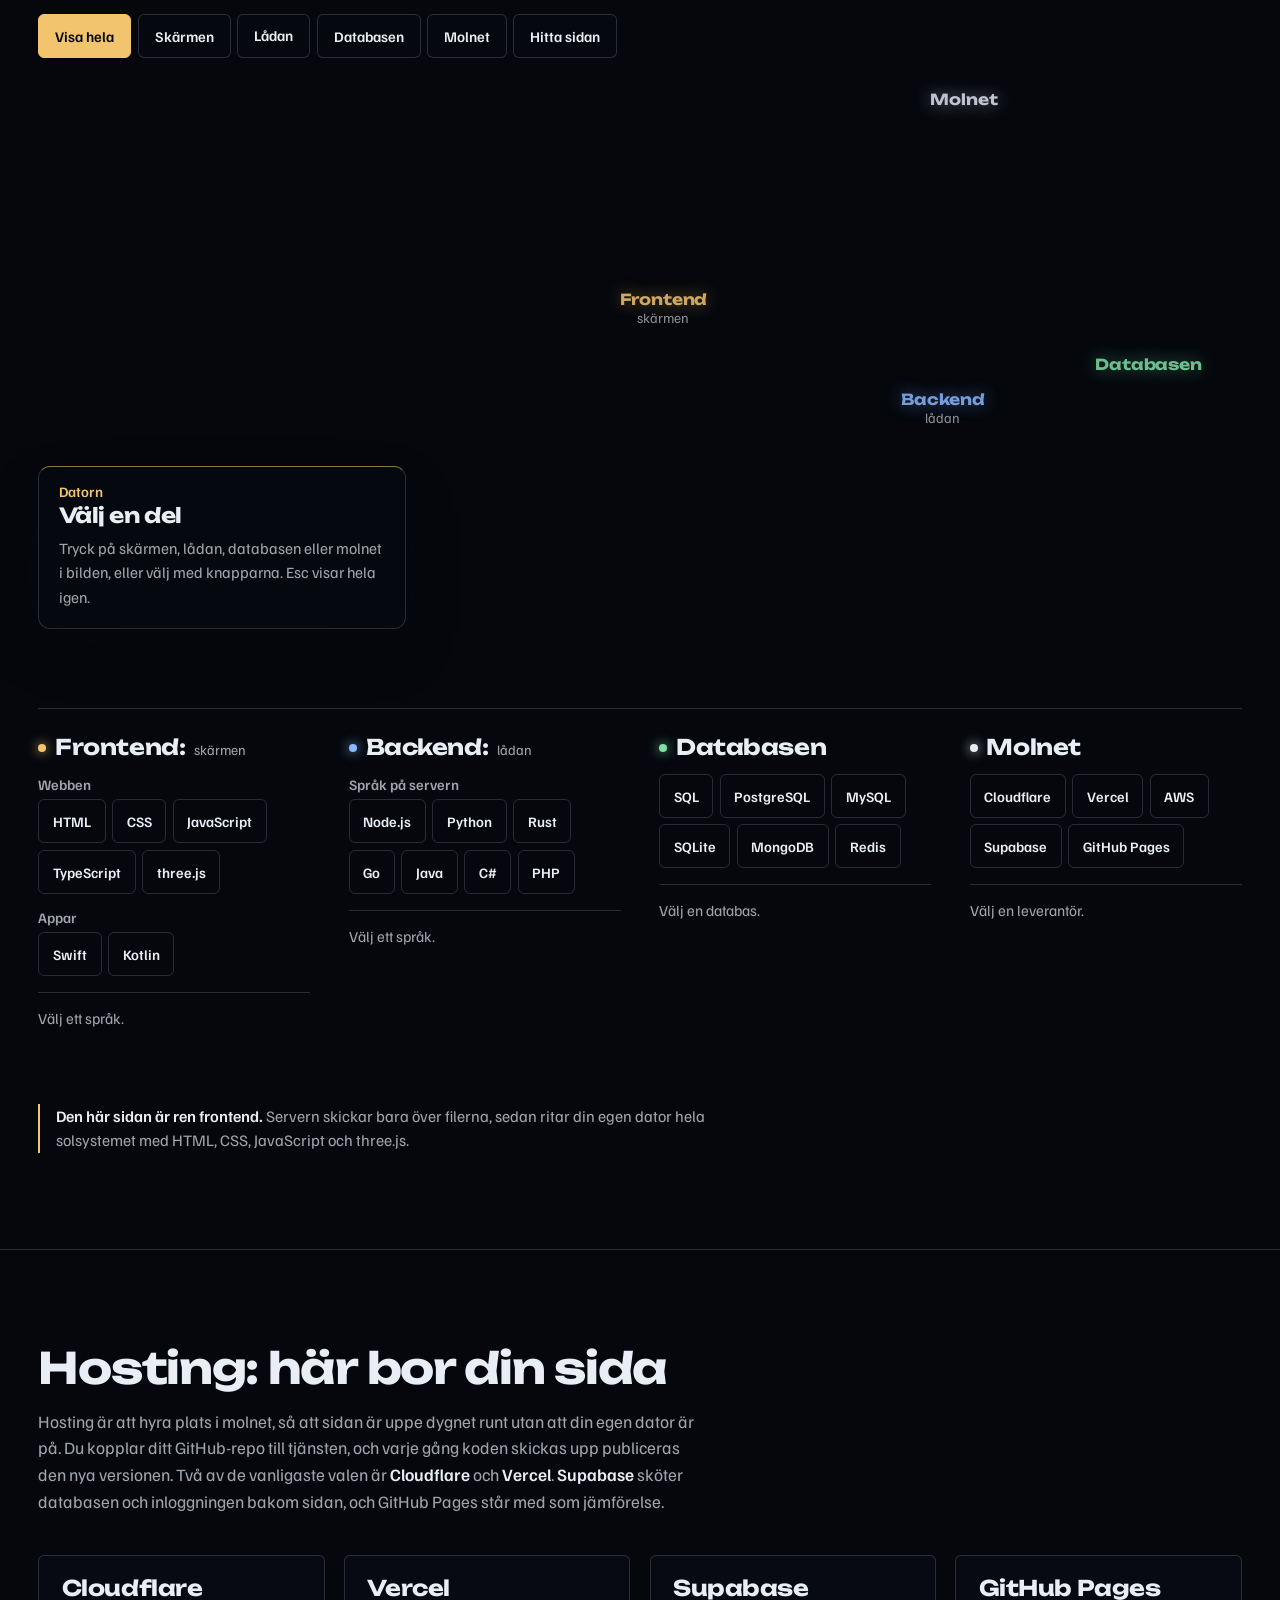
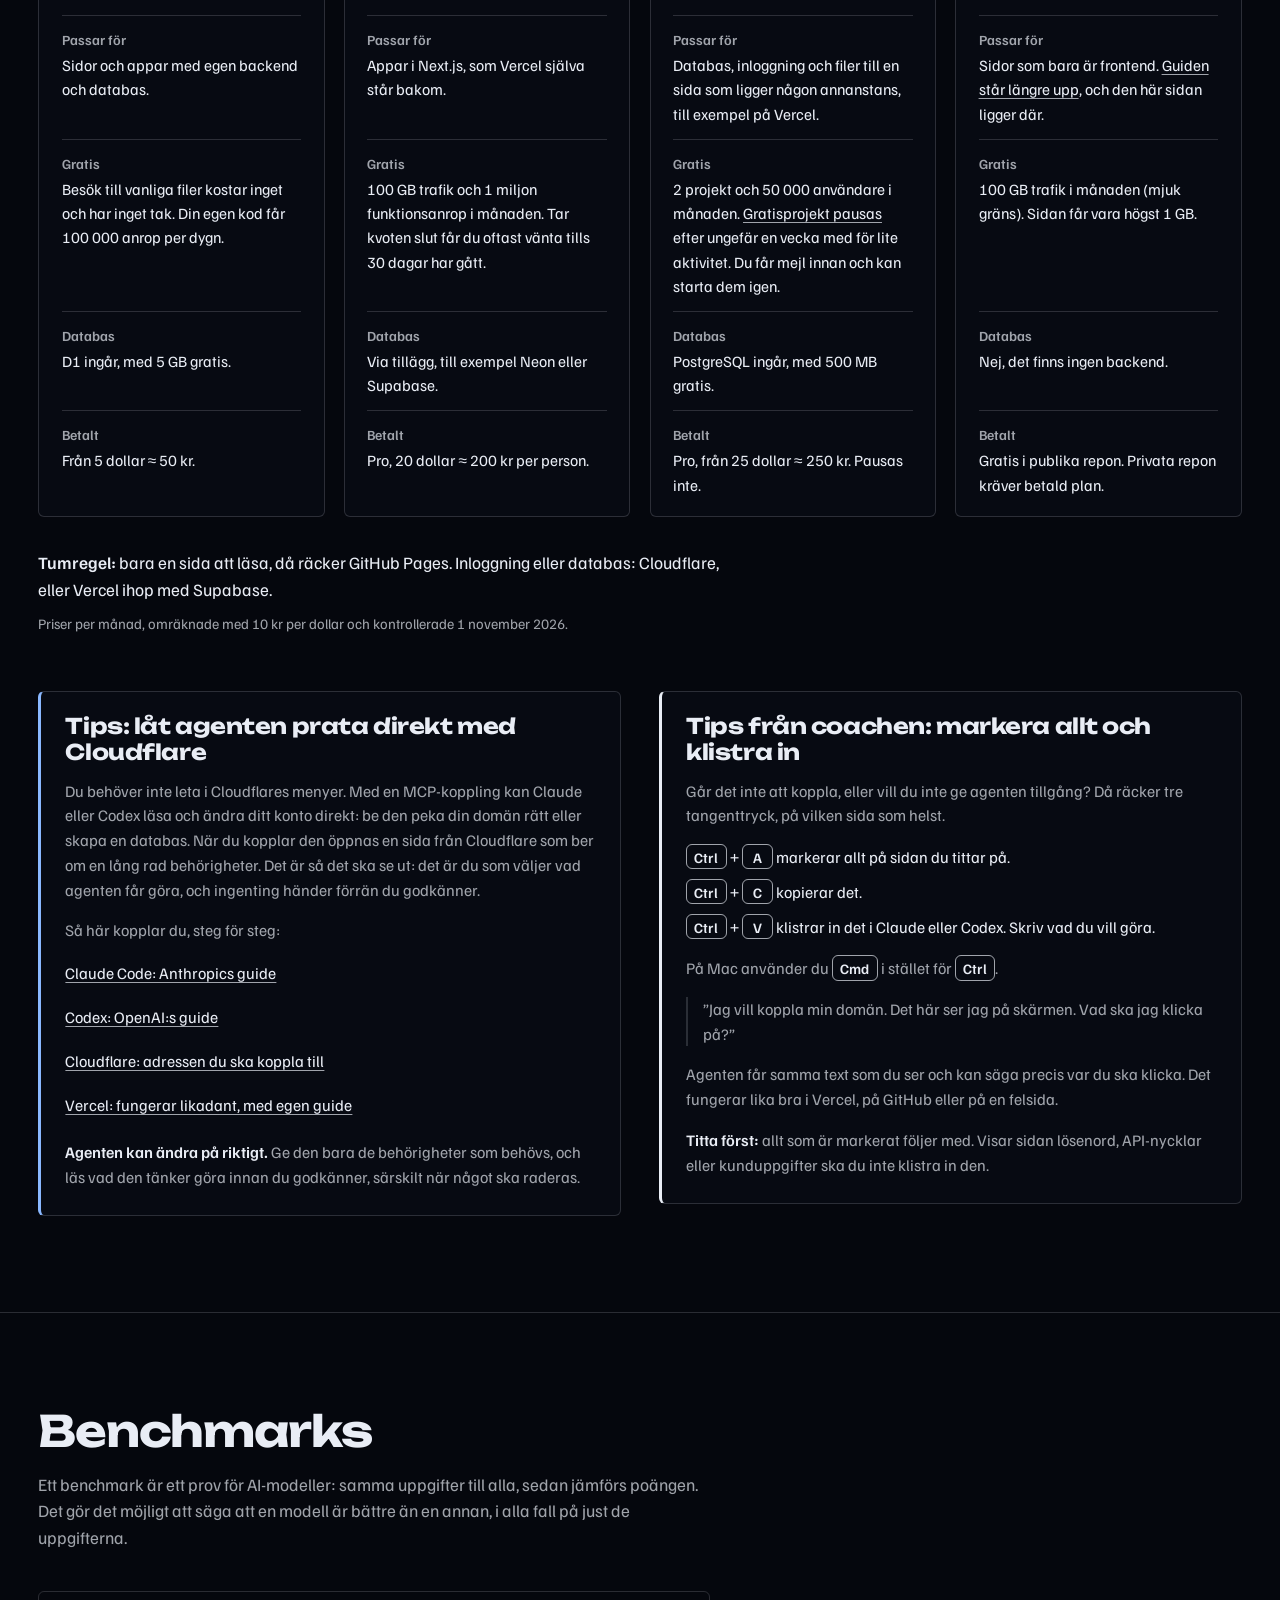
==== commit 620c0d7c: "200 % zoom på telefon: Settings, Spela upp, minnesetiketter klipptes; språk (från webbverkstad 9cba9" ====
--- a/index.html
+++ b/index.html
@@ -398,7 +398,7 @@
 </section>
 <script src="sections/start.js?v=584e37f1" defer></script>
 
-<link rel="stylesheet" href="sections/github.css?v=9c0564a9">
+<link rel="stylesheet" href="sections/github.css?v=725ed2b5">
 <section id="github" class="sec" aria-labelledby="github-h">
   <h2 id="github-h">Ett repo per projekt</h2>
   <div class="intro-cols">
@@ -478,7 +478,7 @@
   <p class="src">Stegen följer GitHubs egen guide: <a href="https://docs.github.com/en/pages/getting-started-with-github-pages/configuring-a-publishing-source-for-your-github-pages-site">Configuring a publishing source</a>. Sidan blir alltid offentlig på internet.</p>
 </section>
 
-<link rel="stylesheet" href="sections/grilla.css?v=eae9864d">
+<link rel="stylesheet" href="sections/grilla.css?v=4a9984d8">
 <section id="grilla" class="sec" aria-labelledby="grilla-h">
   <div class="g-grid">
     <div class="g-copy">
@@ -751,7 +751,7 @@
   </div>
 </section>
 
-<link rel="stylesheet" href="sections/andra.css?v=6e6fcdb1">
+<link rel="stylesheet" href="sections/andra.css?v=9573b5d2">
 <section id="andra" class="sec" aria-labelledby="andra-h">
   <h2 id="andra-h">Andra sorters AI</h2>
   <p class="lede">Språkmodellerna på kartan skriver text. Men det finns modeller som pratar, gör musik, filmar och lyssnar, och där är det ofta andra företag som leder. Så här ser toppen ut i oktober 2026, mätt i blindtester där folk röstar på det bästa resultatet utan att veta vilken modell som gjorde vad.</p>
@@ -1083,7 +1083,7 @@
       <p>Så här kopplar du, steg för steg:</p>
       <ul class="h-guides">
         <li><a href="https://code.claude.com/docs/en/mcp" target="_blank" rel="noopener">Claude Code: Anthropics guide</a></li>
-        <li><a href="https://learn.chatgpt.com/docs/extend/mcp?surface=cli" target="_blank" rel="noopener">Codex: OpenAIs guide</a></li>
+        <li><a href="https://learn.chatgpt.com/docs/extend/mcp?surface=cli" target="_blank" rel="noopener">Codex: OpenAI:s guide</a></li>
         <li><a href="https://github.com/cloudflare/mcp#get-started" target="_blank" rel="noopener">Cloudflare: adressen du ska koppla till</a></li>
         <li><a href="https://vercel.com/docs/agent-resources/vercel-mcp" target="_blank" rel="noopener">Vercel: fungerar likadant, med egen guide</a></li>
       </ul>
@@ -1325,7 +1325,7 @@
     <div class="group">
       <h3>Titta</h3>
       <ol>
-        <li><a href="https://www.youtube.com/@claude" target="_blank" rel="noopener">Claude på YouTube</a><p>Anthropics kanal för produkten: korta kom igång-videor och en månadsvis sammanfattning av nyheterna, direkt från dem som bygger verktygen.</p><span class="tags">På engelska</span></li>
+        <li><a href="https://www.youtube.com/@claude" target="_blank" rel="noopener">Claude på YouTube</a><p>Anthropics kanal för produkten: korta kom-igång-videor och en månadsvis sammanfattning av nyheterna, direkt från dem som bygger verktygen.</p><span class="tags">På engelska</span></li>
         <li><a href="https://www.youtube.com/watch?v=LPZh9BOjkQs" target="_blank" rel="noopener">3Blue1Brown: Large language models explained briefly</a><p>Hur en språkmodell fungerar inuti, med animationer och utan matte. 8 minuter.</p><span class="tags">På engelska</span></li>
       </ol>
     </div>
@@ -1337,7 +1337,7 @@
         <li><a href="https://www.youtube.com/@matthew_berman" target="_blank" rel="noopener">Matthew Berman</a><p>Testar nya AI-modeller och verktyg i stort sett samma dag de släpps. Här hänger du med i vad som händer. Ungefär 640 000 prenumeranter.</p><span class="tags">På engelska</span></li>
         <li><a href="https://www.youtube.com/@mattpocockuk" target="_blank" rel="noopener">Matt Pocock</a><p>Mannen bakom ”grill me”. Tydliga genomgångar av hur man jobbar med kodagenter och TypeScript, ofta lite mer avancerat. Ungefär 420 000 prenumeranter.</p><span class="tags">På engelska</span></li>
         <li><a href="https://www.youtube.com/@AZisk" target="_blank" rel="noopener">Alex Ziskind</a><p>Kör AI-modeller lokalt på riktig hårdvara och mäter vad som fungerar: Mac, grafikkort och små datorer. Bra innan du köper något. Ungefär 580 000 prenumeranter.</p><span class="tags">På engelska</span></li>
-        <li><a href="https://www.youtube.com/@KevinStratvert" target="_blank" rel="noopener">Kevin Stratvert</a><p>Lugna steg för steg-guider till vanliga program, ibland om AI-verktyg. Passar dig som är helt ny. Ungefär 4,5 miljoner prenumeranter.</p><span class="tags">På engelska</span></li>
+        <li><a href="https://www.youtube.com/@KevinStratvert" target="_blank" rel="noopener">Kevin Stratvert</a><p>Lugna steg-för-steg-guider till vanliga program, ibland om AI-verktyg. Passar dig som är helt ny. Ungefär 4,5 miljoner prenumeranter.</p><span class="tags">På engelska</span></li>
         <li><a href="https://www.youtube.com/@RyanLPeterman" target="_blank" rel="noopener">Ryan Peterman</a><p>Intervjuer med erfarna utvecklare om hur AI förändrar jobbet och karriären. Mer utzoomat än handfast. Ungefär 110 000 prenumeranter.</p><span class="tags">På engelska</span></li>
         <li><a href="https://www.youtube.com/@shanselman" target="_blank" rel="noopener">Scott Hanselman</a><p>Microsoft-veteran som pratar kod, verktyg och AI med eftertanke. Bra för perspektiv. Ungefär 190 000 prenumeranter.</p><span class="tags">På engelska</span></li>
       </ol>
--- a/sections/github.css
+++ b/sections/github.css
@@ -10,9 +10,9 @@
 #github code { font: 600 1em var(--body); color: var(--text); }
 
 /* the mock: a wireframe of GitHub drawn in lines on purpose, not a fake screenshot */
-#github .mock { position: relative; height: 9.5rem; border: 1px solid var(--line); border-radius: var(--radius); background: color-mix(in srgb, var(--text) 3%, transparent); overflow: hidden; font-size: 0.875rem; line-height: 1.2; color: var(--muted); }
+#github .mock { position: relative; min-height: 9.5rem; border: 1px solid var(--line); border-radius: var(--radius); background: color-mix(in srgb, var(--text) 3%, transparent); overflow: hidden; font-size: 0.875rem; line-height: 1.2; color: var(--muted); }
 #github .mock::before { content: counter(shot); position: absolute; right: 0.5rem; bottom: 0.3rem; font: 700 2.4rem/1 var(--display); color: color-mix(in srgb, var(--text) 10%, transparent); }
-#github .m-bar, #github .m-tabs { display: flex; align-items: center; gap: 0.5rem; padding: 0.45rem 0.6rem; border-bottom: 1px solid var(--line); }
+#github .m-bar, #github .m-tabs { display: flex; flex-wrap: wrap; align-items: center; gap: 0.5rem; padding: 0.45rem 0.6rem; border-bottom: 1px solid var(--line); }
 #github .m-logo { width: 1rem; height: 1rem; border-radius: 50%; background: var(--line); }
 #github .m-sp { flex: 1; }
 #github .m-body { padding: 0.6rem; }
--- a/sections/grilla.css
+++ b/sections/grilla.css
@@ -24,7 +24,7 @@
 
 /* the chat demo: same surface */
 #grilla .g-chat { position: sticky; top: 1.5rem; margin: 0; border: 1px solid var(--line); border-radius: var(--radius); background: var(--sheet); overflow: hidden; }
-#grilla .g-chat-top { display: flex; align-items: center; gap: 0.8rem; padding: 0.7rem 0.8rem 0.7rem 1.1rem; min-height: 44px; }
+#grilla .g-chat-top { display: flex; flex-wrap: wrap; align-items: center; gap: 0.8rem; padding: 0.7rem 0.8rem 0.7rem 1.1rem; min-height: 44px; }
 #grilla .g-dots { display: flex; gap: 6px; }
 #grilla .g-dots i { width: 9px; height: 9px; border-radius: 50%; background: var(--line); }
 #grilla figcaption { flex: 1; font-size: 0.875rem; color: var(--muted); }
--- a/sections/andra.css
+++ b/sections/andra.css
@@ -65,7 +65,7 @@
 @media (max-width: 760px) {
   #andra .an-ladder ol { background: none; grid-template-columns: 1fr; gap: 1.6rem; }
   #andra .an-ladder li { grid-template-rows: auto auto; gap: 0.8rem; }
-  #andra .an-pillar { height: 4.2rem; width: calc(38% + var(--gb) * 0.62%); padding: 0.6rem 0.8rem; flex-direction: row; align-items: flex-end; gap: 0.5rem; justify-content: flex-start; border-radius: 0 var(--radius) var(--radius) 0; border-bottom-color: var(--line); border-left-color: var(--text); }
+  #andra .an-pillar { height: 4.2rem; width: calc(38% + var(--gb) * 0.62%); padding: 0.6rem 0.8rem; flex-direction: row; align-items: flex-end; gap: 0.5rem; justify-content: flex-start; border-radius: 0 var(--radius) var(--radius) 0; border-bottom-color: var(--line); border-left-color: var(--text); overflow: visible; height: auto; min-height: 4.2rem; }
   #andra .an-os { inset: 0 0 0 auto; height: auto; width: 38%; border-bottom: 0; border-left: 1px dashed color-mix(in srgb, var(--text) 35%, transparent); }
 }
 @media (prefers-reduced-motion: reduce) {
